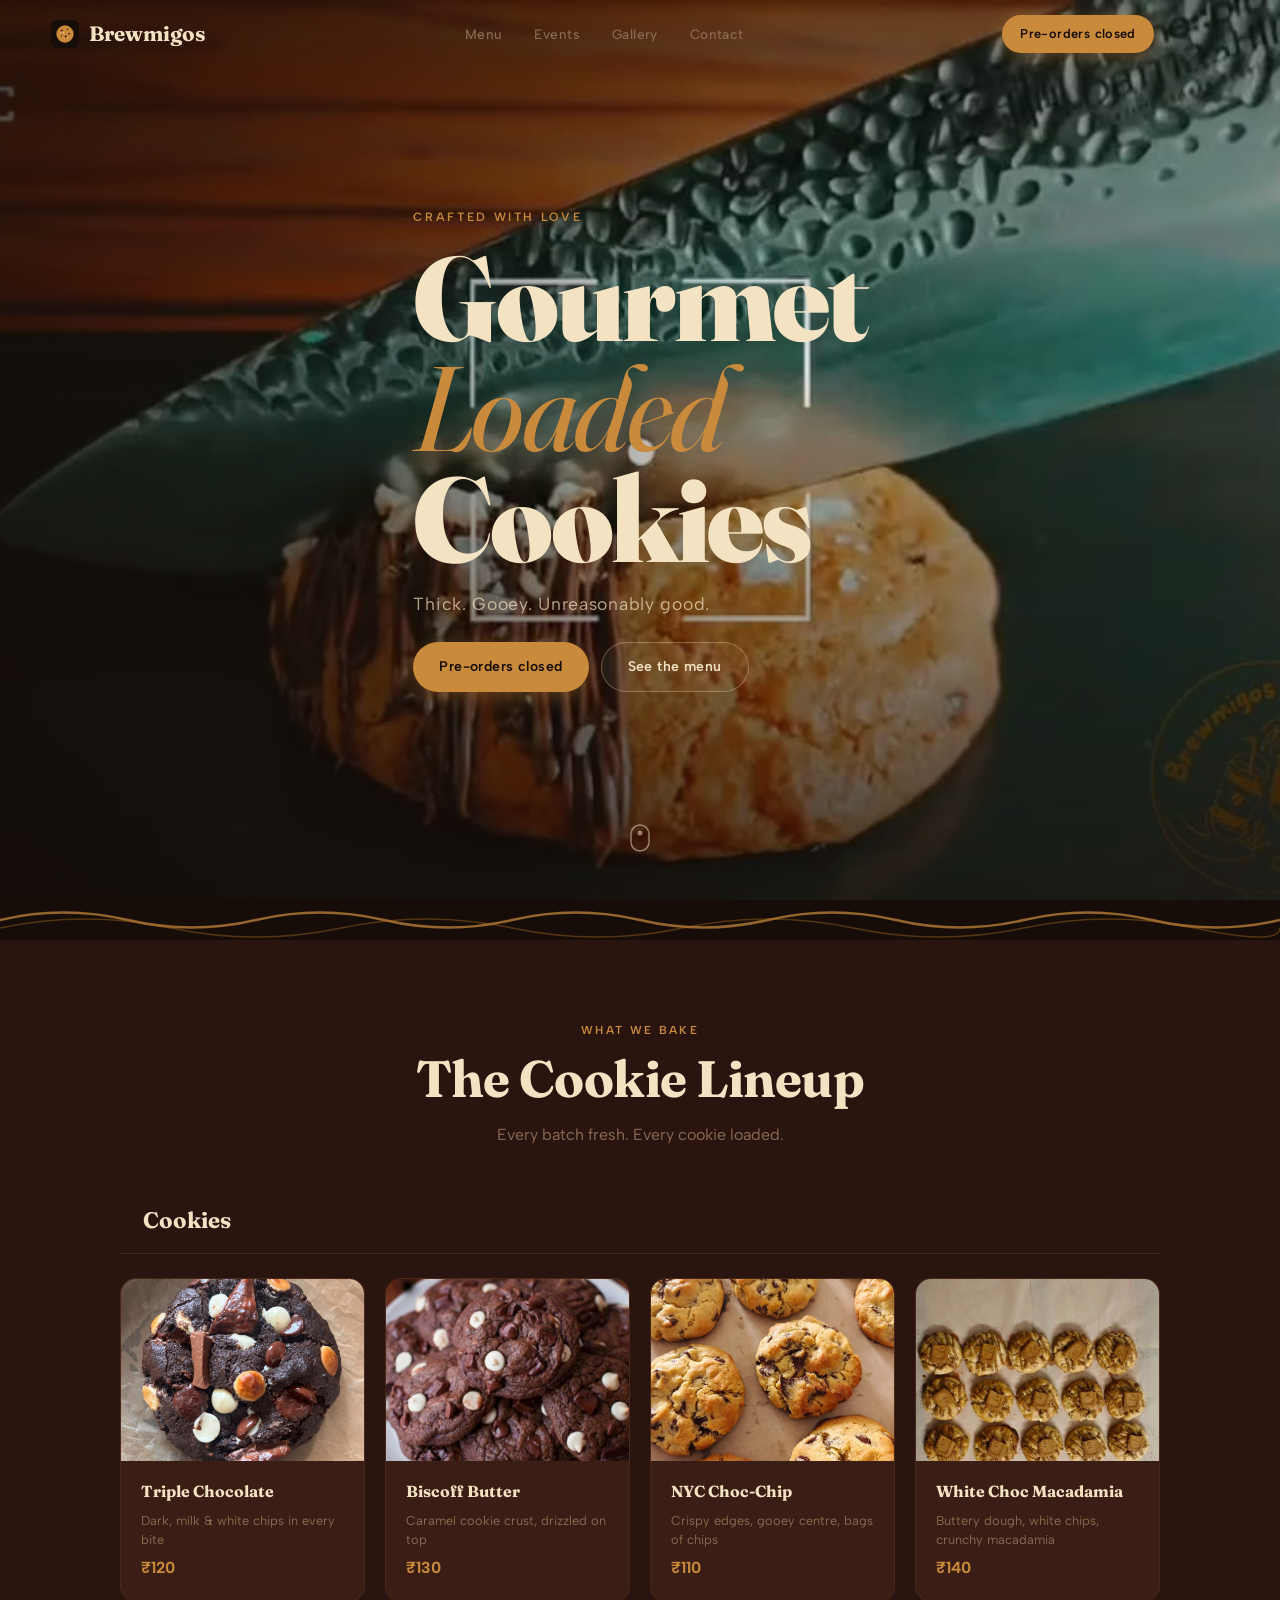
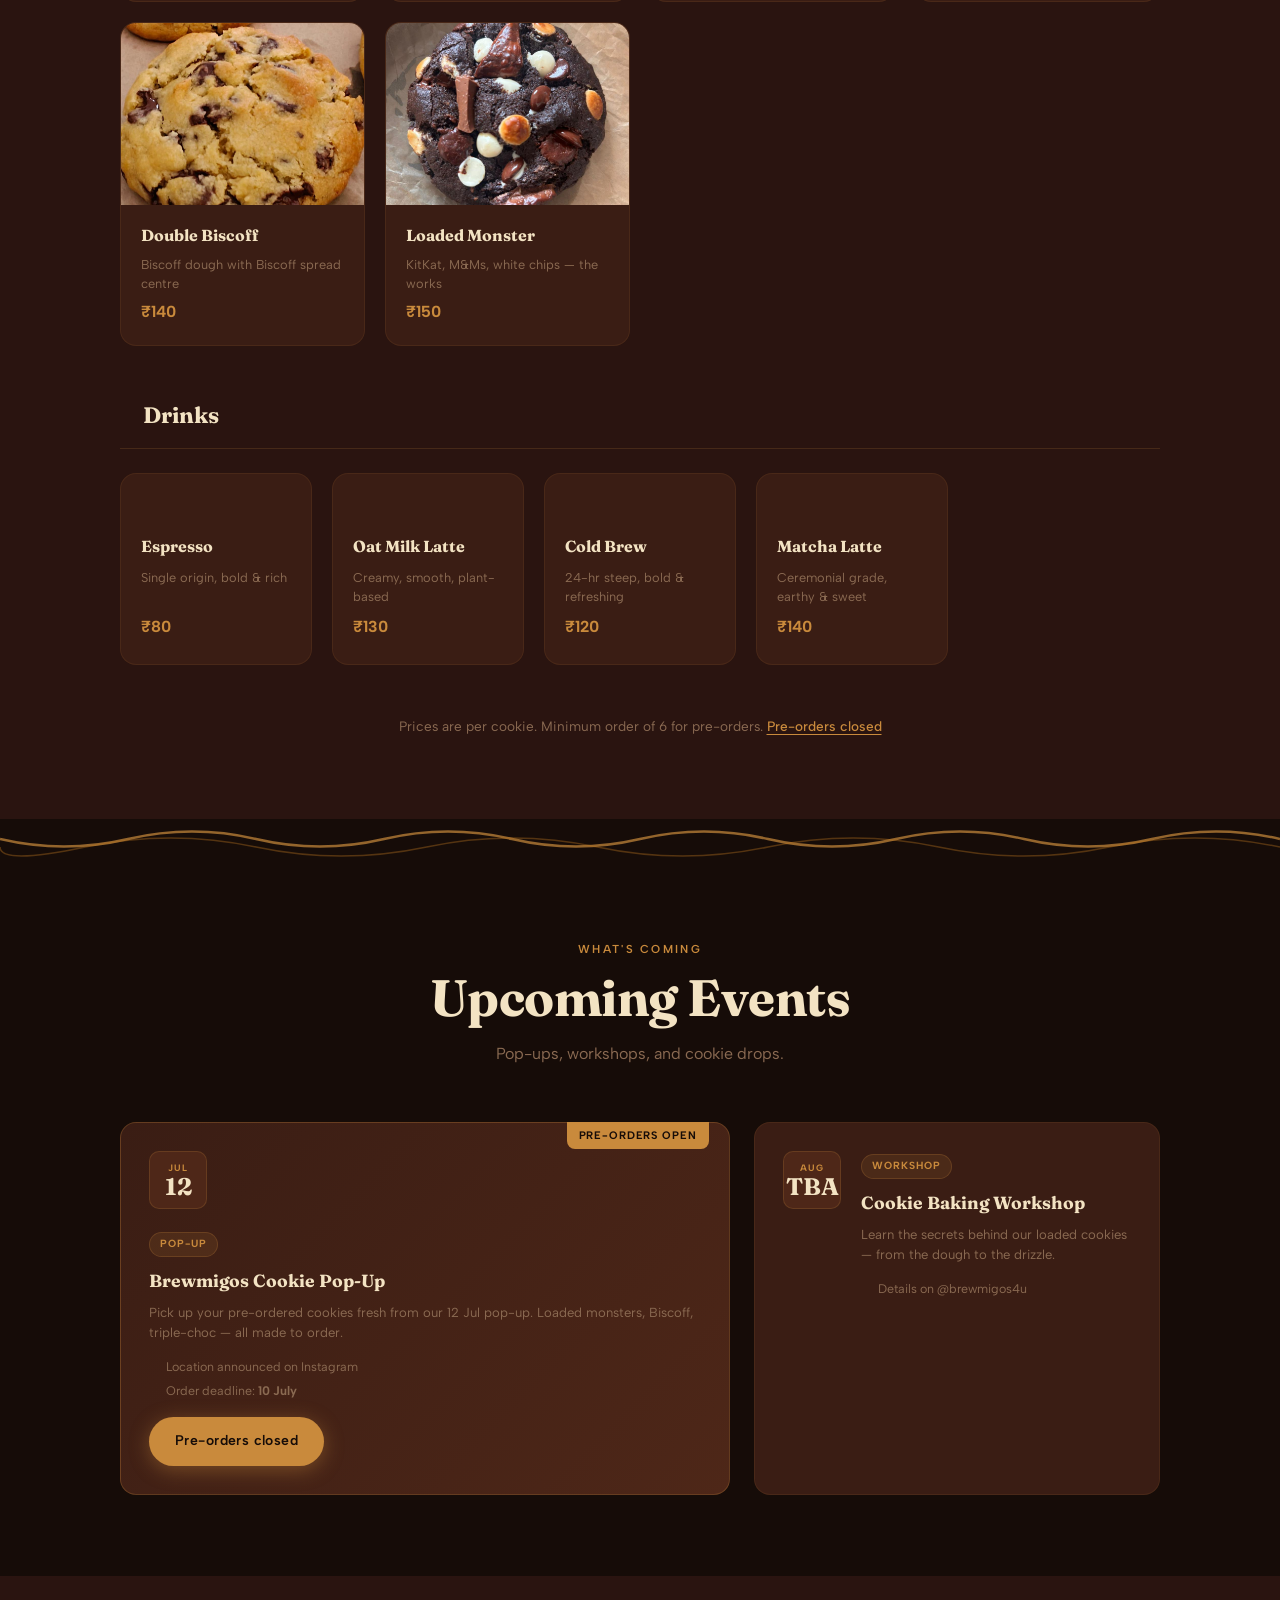
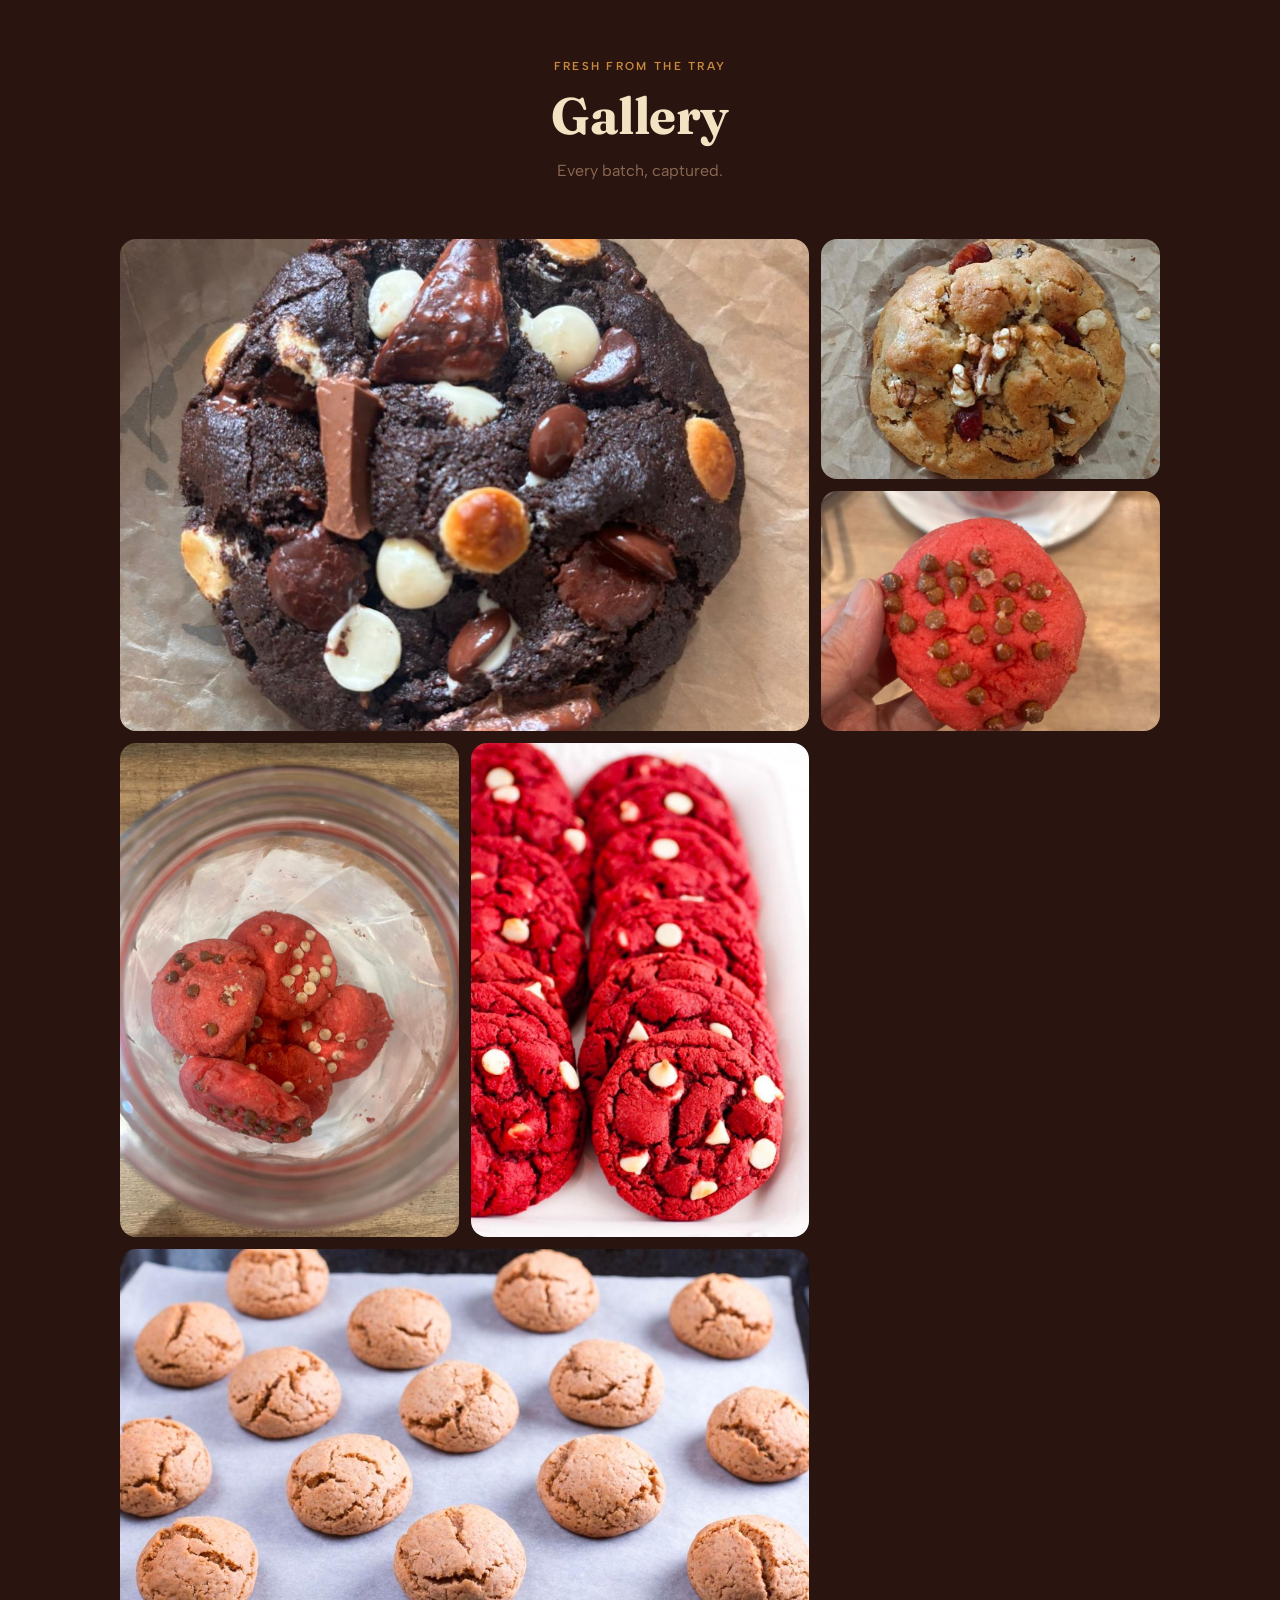
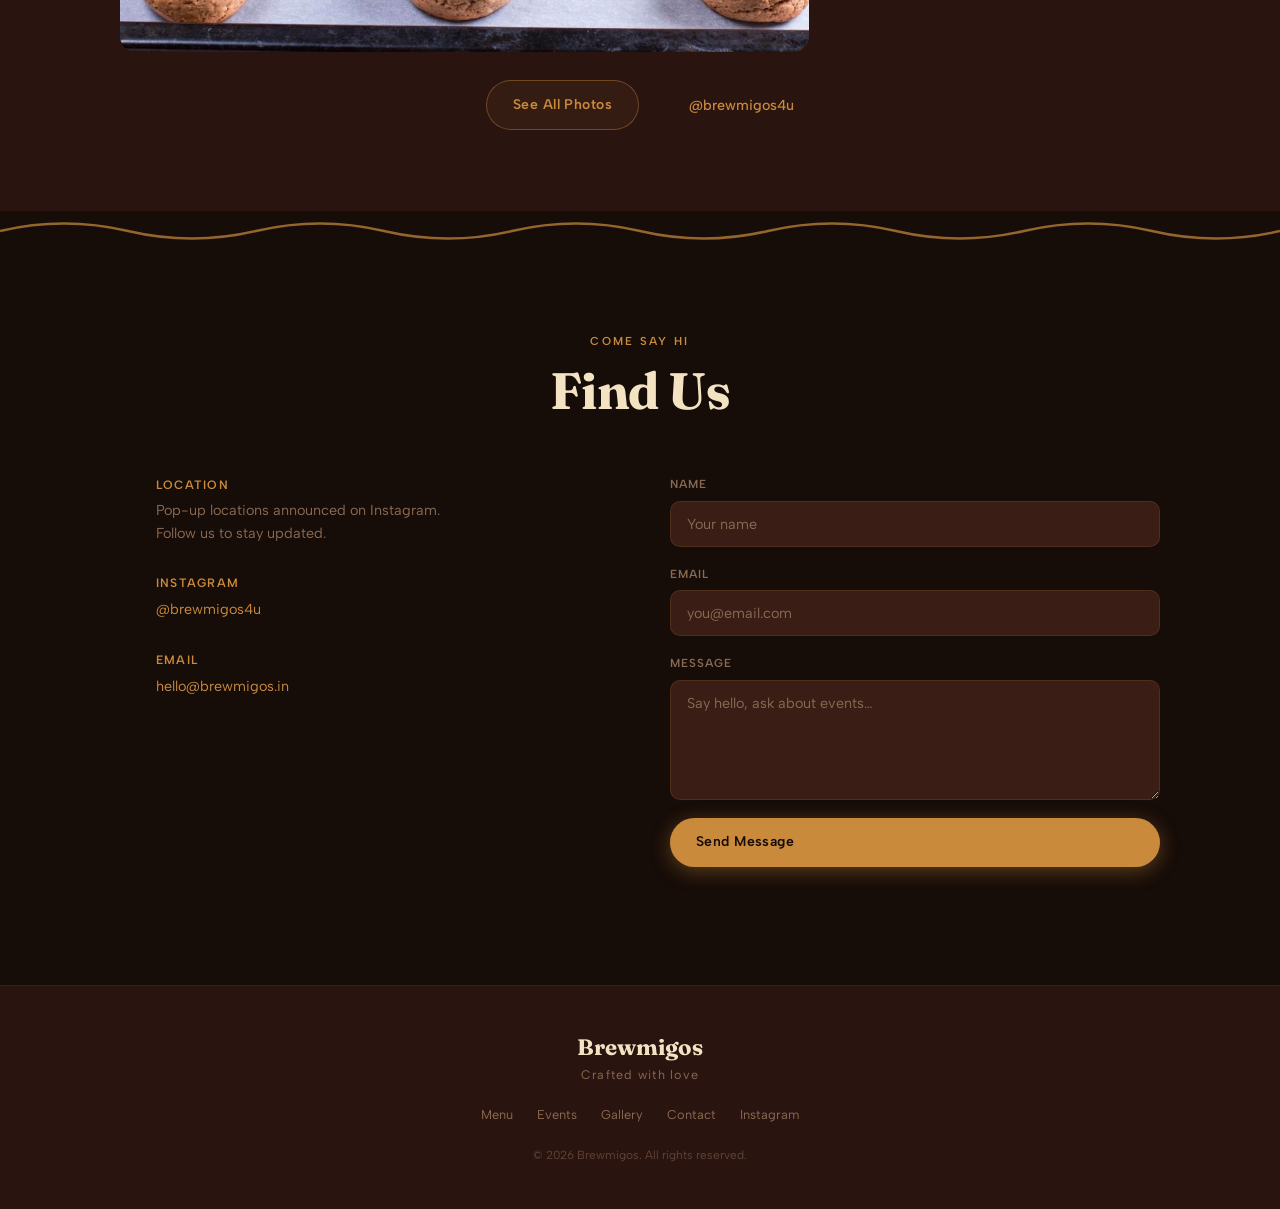
==== index.html @ 2e4a2f9e "fix: gallery carousel never rendered due to TDZ bug, add static fallback Root cause: initCarousel(ca" ====
<!DOCTYPE html>
<html lang="en">
<head>
  <meta charset="UTF-8" />
  <meta name="viewport" content="width=device-width, initial-scale=1.0" />
  <meta name="theme-color" content="#2A1410" />
  <meta name="description" content="Brewmigos — Gourmet loaded cookies, crafted with love. Pre-order for our 12 Jul pop-up." />
  <link rel="manifest" href="manifest.json" />
  <link rel="icon" type="image/svg+xml" href="icons/icon.svg" />
  <link rel="apple-touch-icon" href="icons/icon-192.png" />
  <title>Brewmigos</title>

  <script type="importmap">
  {
    "imports": {
      "three": "https://cdn.jsdelivr.net/npm/three@0.169.0/build/three.module.js",
      "three/addons/": "https://cdn.jsdelivr.net/npm/three@0.169.0/examples/jsm/"
    }
  }
  </script>

  <link rel="preconnect" href="https://fonts.googleapis.com" />
  <link rel="preconnect" href="https://fonts.gstatic.com" crossorigin />
  <link href="https://fonts.googleapis.com/css2?family=Fraunces:ital,opsz,wght@0,9..144,400;0,9..144,700;0,9..144,900;1,9..144,400&family=Albert+Sans:wght@300;400;500;600&display=swap" rel="stylesheet" />
  <link rel="stylesheet" href="style.css" />
</head>
<body>

  <!-- ── Navigation ─────────────────────────────────────────────────────── -->
  <nav class="nav" id="nav">
    <a href="#hero" class="nav__logo">
      <img src="icons/icon.svg" alt="" class="nav__logo-icon" width="28" height="28" />
      <span class="nav__logo-text">Brewmigos</span>
    </a>
    <button class="nav__hamburger" id="hamburger" aria-label="Toggle menu" aria-expanded="false">
      <span></span><span></span><span></span>
    </button>
    <ul class="nav__links" id="nav-links" role="list">
      <li><a href="#menu" class="nav__link">Menu</a></li>
      <li><a href="#events" class="nav__link">Events</a></li>
      <li><a href="#gallery" class="nav__link">Gallery</a></li>
      <li><a href="#contact" class="nav__link">Contact</a></li>
    </ul>
    <div class="nav__actions">
      <button class="btn btn--gold btn--sm" data-preorder-open id="nav-preorder-btn">
        Pre-order <span class="event-date"></span>
      </button>
      <button class="nav__cart" id="cart-badge" aria-label="View cart">
        <i data-lucide="shopping-cart" class="icon"></i>
        <span id="cart-count">0</span>
      </button>
    </div>
  </nav>

  <!-- ── Hero ───────────────────────────────────────────────────────────── -->
  <section class="hero" id="hero">
    <div class="hero__video-wrap">
      <video
        id="hero-video"
        class="hero__video"
        autoplay muted loop playsinline
        poster="assets/hero-poster.jpg"
        aria-hidden="true"
      >
        <source src="assets/VIDEO-2026-06-29-11-44-36%202.mp4" type="video/mp4" />
      </video>
      <div class="hero__scrim"></div>
    </div>

    <div class="hero__content">
      <p class="hero__eyebrow">Crafted with love</p>
      <h1 class="hero__title">Gourmet<br /><em>Loaded</em><br />Cookies</h1>
      <p class="hero__subtitle">Thick. Gooey. Unreasonably good.</p>
      <div class="hero__cta">
        <button class="btn btn--gold" data-preorder-open>
          Pre-order for <span class="event-date">12 Jul</span>
          <i data-lucide="arrow-right" class="icon"></i>
        </button>
        <a href="#menu" class="btn btn--ghost">See the menu</a>
      </div>
    </div>

    <a href="#menu" class="hero__scroll" aria-label="Scroll down">
      <svg width="20" height="36" viewBox="0 0 20 36" fill="none" aria-hidden="true">
        <rect x="1" y="1" width="18" height="26" rx="9" stroke="currentColor" stroke-width="1.5"/>
        <circle cx="10" cy="9" r="2.5" fill="currentColor" class="hero__scroll-dot"/>
      </svg>
    </a>
  </section>

  <!-- ── Drizzle divider ─────────────────────────────────────────────────── -->
  <div class="drizzle-divider" aria-hidden="true">
    <svg viewBox="0 0 1200 40" preserveAspectRatio="none" fill="none" xmlns="http://www.w3.org/2000/svg">
      <path d="M0 20 Q60 5 120 20 T240 20 T360 20 T480 20 T600 20 T720 20 T840 20 T960 20 T1080 20 T1200 20" stroke="#C98A3C" stroke-width="2.5" opacity="0.7"/>
      <path d="M0 28 Q80 10 160 28 T320 28 T480 28 T640 28 T800 28 T960 28 T1120 28 T1200 28" stroke="#B5701F" stroke-width="1.5" opacity="0.4"/>
    </svg>
  </div>

  <!-- ── Menu ───────────────────────────────────────────────────────────── -->
  <section class="section menu-section" id="menu">
    <div class="section__inner">
      <div class="section__header reveal">
        <p class="section__label">What We Bake</p>
        <h2 class="section__title">The Cookie Lineup</h2>
        <p class="section__desc">Every batch fresh. Every cookie loaded.</p>
      </div>

      <div class="menu__category reveal">
        <h3 class="menu__cat-title">
          <i data-lucide="cookie" class="icon"></i> Cookies
        </h3>
        <div class="menu__grid">
          <div class="menu-card" data-tilt>
            <div class="menu-card__photo">
              <img src="assets/PHOTO-2026-06-29-11-44-33.jpg" alt="Triple Chocolate cookie" loading="lazy" />
            </div>
            <div class="menu-card__body">
              <h4 class="menu-card__name">Triple Chocolate</h4>
              <p class="menu-card__desc">Dark, milk &amp; white chips in every bite</p>
              <span class="menu-card__price">&#8377;120</span>
            </div>
          </div>
          <div class="menu-card" data-tilt>
            <div class="menu-card__photo">
              <img src="assets/PHOTO-2026-06-29-11-44-35%202.jpg" alt="Biscoff Butter cookie" loading="lazy" />
            </div>
            <div class="menu-card__body">
              <h4 class="menu-card__name">Biscoff Butter</h4>
              <p class="menu-card__desc">Caramel cookie crust, drizzled on top</p>
              <span class="menu-card__price">&#8377;130</span>
            </div>
          </div>
          <div class="menu-card" data-tilt>
            <div class="menu-card__photo">
              <img src="assets/PHOTO-2026-06-29-11-44-35%2020.jpg" alt="NYC Choc-Chip cookie" loading="lazy" />
            </div>
            <div class="menu-card__body">
              <h4 class="menu-card__name">NYC Choc-Chip</h4>
              <p class="menu-card__desc">Crispy edges, gooey centre, bags of chips</p>
              <span class="menu-card__price">&#8377;110</span>
            </div>
          </div>
          <div class="menu-card" data-tilt>
            <div class="menu-card__photo">
              <img src="assets/PHOTO-2026-06-29-11-44-35%2010.jpg" alt="White Choc Macadamia cookie" loading="lazy" />
            </div>
            <div class="menu-card__body">
              <h4 class="menu-card__name">White Choc Macadamia</h4>
              <p class="menu-card__desc">Buttery dough, white chips, crunchy macadamia</p>
              <span class="menu-card__price">&#8377;140</span>
            </div>
          </div>
          <div class="menu-card" data-tilt>
            <div class="menu-card__photo">
              <img src="assets/PHOTO-2026-06-29-11-44-35%2015.jpg" alt="Double Biscoff cookie" loading="lazy" />
            </div>
            <div class="menu-card__body">
              <h4 class="menu-card__name">Double Biscoff</h4>
              <p class="menu-card__desc">Biscoff dough with Biscoff spread centre</p>
              <span class="menu-card__price">&#8377;140</span>
            </div>
          </div>
          <div class="menu-card" data-tilt>
            <div class="menu-card__photo">
              <img src="assets/PHOTO-2026-06-29-11-44-33.jpg" alt="Loaded Monster cookie" loading="lazy" />
            </div>
            <div class="menu-card__body">
              <h4 class="menu-card__name">Loaded Monster</h4>
              <p class="menu-card__desc">KitKat, M&amp;Ms, white chips — the works</p>
              <span class="menu-card__price">&#8377;150</span>
            </div>
          </div>
        </div>
      </div>

      <div class="menu__category reveal">
        <h3 class="menu__cat-title">
          <i data-lucide="coffee" class="icon"></i> Drinks
        </h3>
        <div class="menu__grid menu__grid--drinks">
          <div class="menu-card menu-card--drink" data-tilt>
            <i data-lucide="coffee" class="icon menu-card__icon"></i>
            <h4 class="menu-card__name">Espresso</h4>
            <p class="menu-card__desc">Single origin, bold &amp; rich</p>
            <span class="menu-card__price">&#8377;80</span>
          </div>
          <div class="menu-card menu-card--drink" data-tilt>
            <i data-lucide="milk" class="icon menu-card__icon"></i>
            <h4 class="menu-card__name">Oat Milk Latte</h4>
            <p class="menu-card__desc">Creamy, smooth, plant-based</p>
            <span class="menu-card__price">&#8377;130</span>
          </div>
          <div class="menu-card menu-card--drink" data-tilt>
            <i data-lucide="snowflake" class="icon menu-card__icon"></i>
            <h4 class="menu-card__name">Cold Brew</h4>
            <p class="menu-card__desc">24-hr steep, bold &amp; refreshing</p>
            <span class="menu-card__price">&#8377;120</span>
          </div>
          <div class="menu-card menu-card--drink" data-tilt>
            <i data-lucide="leaf" class="icon menu-card__icon"></i>
            <h4 class="menu-card__name">Matcha Latte</h4>
            <p class="menu-card__desc">Ceremonial grade, earthy &amp; sweet</p>
            <span class="menu-card__price">&#8377;140</span>
          </div>
        </div>
      </div>

      <p class="menu__note reveal">
        Prices are per cookie. Minimum order of 6 for pre-orders.
        <button class="link-btn" data-preorder-open>Pre-order for 12 Jul</button>
      </p>
    </div>
  </section>

  <!-- ── Drizzle divider ─────────────────────────────────────────────────── -->
  <div class="drizzle-divider drizzle-divider--flip" aria-hidden="true">
    <svg viewBox="0 0 1200 40" preserveAspectRatio="none" fill="none" xmlns="http://www.w3.org/2000/svg">
      <path d="M0 20 Q60 5 120 20 T240 20 T360 20 T480 20 T600 20 T720 20 T840 20 T960 20 T1080 20 T1200 20" stroke="#C98A3C" stroke-width="2.5" opacity="0.7"/>
      <path d="M0 28 Q80 10 160 28 T320 28 T480 28 T640 28 T800 28 T960 28 T1120 28 T1200 28" stroke="#B5701F" stroke-width="1.5" opacity="0.4"/>
    </svg>
  </div>

  <!-- ── Events ──────────────────────────────────────────────────────────── -->
  <section class="section events-section" id="events">
    <div class="section__inner">
      <div class="section__header reveal">
        <p class="section__label">What's Coming</p>
        <h2 class="section__title">Upcoming Events</h2>
        <p class="section__desc">Pop-ups, workshops, and cookie drops.</p>
      </div>
      <div class="events__grid">
        <article class="event-card event-card--featured reveal" data-tilt>
          <div class="event-card__badge">Pre-orders open</div>
          <div class="event-card__date">
            <span class="event-card__month">JUL</span>
            <span class="event-card__day">12</span>
          </div>
          <div class="event-card__body">
            <span class="event-card__tag">Pop-Up</span>
            <h3 class="event-card__title">Brewmigos Cookie Pop-Up</h3>
            <p class="event-card__desc">Pick up your pre-ordered cookies fresh from our 12 Jul pop-up. Loaded monsters, Biscoff, triple-choc — all made to order.</p>
            <div class="event-card__meta">
              <span>
                <i data-lucide="map-pin" class="icon icon--sm"></i>
                Location announced on Instagram
              </span>
              <span>
                <i data-lucide="clock" class="icon icon--sm"></i>
                Order deadline: <strong>10 July</strong>
              </span>
            </div>
            <button class="btn btn--gold" data-preorder-open style="margin-top:16px">
              Pre-order now
              <i data-lucide="arrow-right" class="icon"></i>
            </button>
          </div>
        </article>

        <article class="event-card reveal" data-tilt>
          <div class="event-card__date">
            <span class="event-card__month">AUG</span>
            <span class="event-card__day">TBA</span>
          </div>
          <div class="event-card__body">
            <span class="event-card__tag">Workshop</span>
            <h3 class="event-card__title">Cookie Baking Workshop</h3>
            <p class="event-card__desc">Learn the secrets behind our loaded cookies — from the dough to the drizzle.</p>
            <div class="event-card__meta">
              <span>
                <i data-lucide="instagram" class="icon icon--sm"></i>
                Details on @brewmigos4u
              </span>
            </div>
          </div>
        </article>
      </div>
    </div>
  </section>

  <!-- ── Gallery ─────────────────────────────────────────────────────────── -->
  <section class="section gallery-section" id="gallery">
    <div class="section__inner">
      <div class="section__header reveal">
        <p class="section__label">Fresh from the Tray</p>
        <h2 class="section__title">Gallery</h2>
        <p class="section__desc">Every batch, captured.</p>
      </div>

      <canvas id="gallery-canvas" aria-label="Cylindrical cookie photo carousel — drag to spin" role="img"></canvas>

      <div class="gallery__featured" id="gallery-fallback">
        <div class="gallery-item gallery-item--large">
          <img src="assets/PHOTO-2026-06-29-11-44-33.jpg" alt="Brewmigos cookies" loading="lazy" />
        </div>
        <div class="gallery-item">
          <img src="assets/PHOTO-2026-06-29-11-44-33%202.jpg" alt="Brewmigos cookies" loading="lazy" />
        </div>
        <div class="gallery-item">
          <img src="assets/PHOTO-2026-06-29-11-44-33%203.jpg" alt="Brewmigos cookies" loading="lazy" />
        </div>
        <div class="gallery-item">
          <img src="assets/PHOTO-2026-06-29-11-44-33%204.jpg" alt="Brewmigos cookies" loading="lazy" />
        </div>
        <div class="gallery-item">
          <img src="assets/PHOTO-2026-06-29-11-44-33%205.jpg" alt="Brewmigos cookies" loading="lazy" />
        </div>
        <div class="gallery-item gallery-item--wide">
          <img src="assets/PHOTO-2026-06-29-11-44-33%206.jpg" alt="Brewmigos cookies" loading="lazy" />
        </div>
      </div>

      <div class="gallery__all reveal" id="gallery-all" hidden>
        <div class="gallery__masonry">
          <img src="assets/PHOTO-2026-06-29-11-44-35.jpg" alt="" loading="lazy" />
          <img src="assets/PHOTO-2026-06-29-11-44-35%202.jpg" alt="" loading="lazy" />
          <img src="assets/PHOTO-2026-06-29-11-44-35%203.jpg" alt="" loading="lazy" />
          <img src="assets/PHOTO-2026-06-29-11-44-35%204.jpg" alt="" loading="lazy" />
          <img src="assets/PHOTO-2026-06-29-11-44-35%205.jpg" alt="" loading="lazy" />
          <img src="assets/PHOTO-2026-06-29-11-44-35%206.jpg" alt="" loading="lazy" />
          <img src="assets/PHOTO-2026-06-29-11-44-35%207.jpg" alt="" loading="lazy" />
          <img src="assets/PHOTO-2026-06-29-11-44-35%208.jpg" alt="" loading="lazy" />
          <img src="assets/PHOTO-2026-06-29-11-44-35%209.jpg" alt="" loading="lazy" />
          <img src="assets/PHOTO-2026-06-29-11-44-35%2010.jpg" alt="" loading="lazy" />
          <img src="assets/PHOTO-2026-06-29-11-44-35%2011.jpg" alt="" loading="lazy" />
          <img src="assets/PHOTO-2026-06-29-11-44-35%2012.jpg" alt="" loading="lazy" />
          <img src="assets/PHOTO-2026-06-29-11-44-35%2013.jpg" alt="" loading="lazy" />
          <img src="assets/PHOTO-2026-06-29-11-44-35%2014.jpg" alt="" loading="lazy" />
          <img src="assets/PHOTO-2026-06-29-11-44-35%2015.jpg" alt="" loading="lazy" />
          <img src="assets/PHOTO-2026-06-29-11-44-35%2016.jpg" alt="" loading="lazy" />
          <img src="assets/PHOTO-2026-06-29-11-44-35%2017.jpg" alt="" loading="lazy" />
          <img src="assets/PHOTO-2026-06-29-11-44-35%2018.jpg" alt="" loading="lazy" />
          <img src="assets/PHOTO-2026-06-29-11-44-35%2019.jpg" alt="" loading="lazy" />
          <img src="assets/PHOTO-2026-06-29-11-44-35%2020.jpg" alt="" loading="lazy" />
          <img src="assets/PHOTO-2026-06-29-11-44-35%2021.jpg" alt="" loading="lazy" />
          <img src="assets/PHOTO-2026-06-29-11-44-35%2022.jpg" alt="" loading="lazy" />
          <img src="assets/PHOTO-2026-06-29-11-44-35%2023.jpg" alt="" loading="lazy" />
          <img src="assets/PHOTO-2026-06-29-11-44-35%2024.jpg" alt="" loading="lazy" />
          <img src="assets/PHOTO-2026-06-29-11-44-35%2025.jpg" alt="" loading="lazy" />
          <img src="assets/PHOTO-2026-06-29-11-44-35%2026.jpg" alt="" loading="lazy" />
          <img src="assets/PHOTO-2026-06-29-11-44-35%2027.jpg" alt="" loading="lazy" />
          <img src="assets/PHOTO-2026-06-29-11-44-35%2028.jpg" alt="" loading="lazy" />
          <img src="assets/PHOTO-2026-06-29-11-44-35%2029.jpg" alt="" loading="lazy" />
          <img src="assets/PHOTO-2026-06-29-11-44-35%2030.jpg" alt="" loading="lazy" />
          <img src="assets/PHOTO-2026-06-29-11-44-35%2031.jpg" alt="" loading="lazy" />
          <img src="assets/PHOTO-2026-06-29-11-44-35%2032.jpg" alt="" loading="lazy" />
          <img src="assets/PHOTO-2026-06-29-11-44-35%2033.jpg" alt="" loading="lazy" />
          <img src="assets/PHOTO-2026-06-29-11-44-35%2034.jpg" alt="" loading="lazy" />
          <img src="assets/PHOTO-2026-06-29-11-44-36.jpg" alt="" loading="lazy" />
        </div>
      </div>

      <div class="gallery__footer reveal">
        <button class="btn btn--outline" id="gallery-toggle">See All Photos</button>
        <a href="https://www.instagram.com/brewmigos4u" target="_blank" rel="noopener noreferrer" class="gallery__ig-link">
          <i data-lucide="instagram" class="icon"></i> @brewmigos4u
        </a>
      </div>
    </div>
  </section>

  <!-- ── Drizzle divider ─────────────────────────────────────────────────── -->
  <div class="drizzle-divider" aria-hidden="true">
    <svg viewBox="0 0 1200 40" preserveAspectRatio="none" fill="none" xmlns="http://www.w3.org/2000/svg">
      <path d="M0 20 Q60 5 120 20 T240 20 T360 20 T480 20 T600 20 T720 20 T840 20 T960 20 T1080 20 T1200 20" stroke="#C98A3C" stroke-width="2.5" opacity="0.7"/>
    </svg>
  </div>

  <!-- ── Contact ─────────────────────────────────────────────────────────── -->
  <section class="section contact-section" id="contact">
    <div class="section__inner">
      <div class="section__header reveal">
        <p class="section__label">Come Say Hi</p>
        <h2 class="section__title">Find Us</h2>
      </div>
      <div class="contact__grid">
        <div class="contact__info reveal">
          <div class="contact__item">
            <i data-lucide="map-pin" class="icon contact__icon"></i>
            <div>
              <h4>Location</h4>
              <p>Pop-up locations announced on Instagram.<br />Follow us to stay updated.</p>
            </div>
          </div>
          <div class="contact__item">
            <i data-lucide="instagram" class="icon contact__icon"></i>
            <div>
              <h4>Instagram</h4>
              <a href="https://www.instagram.com/brewmigos4u" target="_blank" rel="noopener noreferrer" class="contact__link">@brewmigos4u</a>
            </div>
          </div>
          <div class="contact__item">
            <i data-lucide="mail" class="icon contact__icon"></i>
            <div>
              <h4>Email</h4>
              <a href="mailto:hello@brewmigos.in" class="contact__link">hello@brewmigos.in</a>
            </div>
          </div>
        </div>
        <div class="contact__form reveal">
          <form class="form" id="contact-form" novalidate>
            <div class="form__group">
              <label for="name" class="form__label">Name</label>
              <input type="text" id="name" name="name" class="form__input" placeholder="Your name" required />
            </div>
            <div class="form__group">
              <label for="email" class="form__label">Email</label>
              <input type="email" id="email" name="email" class="form__input" placeholder="you@email.com" required />
            </div>
            <div class="form__group">
              <label for="message" class="form__label">Message</label>
              <textarea id="message" name="message" class="form__input form__textarea" placeholder="Say hello, ask about events…" required></textarea>
            </div>
            <button type="submit" class="btn btn--gold">Send Message</button>
            <p class="form__status" id="form-status" aria-live="polite"></p>
          </form>
        </div>
      </div>
    </div>
  </section>

  <!-- ── Footer ──────────────────────────────────────────────────────────── -->
  <footer class="footer">
    <div class="footer__inner">
      <div class="footer__brand">
        <span class="footer__logo">Brewmigos</span>
        <p class="footer__tagline">Crafted with love</p>
      </div>
      <nav class="footer__links" aria-label="Footer navigation">
        <a href="#menu">Menu</a>
        <a href="#events">Events</a>
        <a href="#gallery">Gallery</a>
        <a href="#contact">Contact</a>
        <a href="https://www.instagram.com/brewmigos4u" target="_blank" rel="noopener noreferrer">Instagram</a>
      </nav>
      <p class="footer__copy">&copy; 2026 Brewmigos. All rights reserved.</p>
    </div>
  </footer>

  <!-- ── Pre-order modal ─────────────────────────────────────────────────── -->
  <div class="po-modal" id="preorder-modal" role="dialog" aria-modal="true" aria-label="Pre-order">
    <div class="po-modal__inner">
      <div class="po-modal__header">
        <div>
          <h2 class="po-modal__title">Pre-order for <span class="event-date"></span></h2>
          <p class="po-modal__subtitle event-location"></p>
        </div>
        <button class="po-modal__close" id="preorder-modal-close" aria-label="Close">
          <i data-lucide="x" class="icon"></i>
        </button>
      </div>

      <div class="po-modal__body">
        <div class="po-section">
          <h3 class="po-section__title">Pick your cookies</h3>
          <p class="po-section__hint">Minimum 6 cookies per order.</p>
          <div class="po-products" id="preorder-products"></div>
        </div>

        <div class="po-section po-cart">
          <h3 class="po-section__title">Your order</h3>
          <div id="cart-items" class="cart-items"></div>
          <div class="cart-total-row">
            <span>Total</span>
            <strong id="cart-total">&#8377;0</strong>
          </div>
        </div>

        <div class="po-section">
          <h3 class="po-section__title">Your details</h3>
          <form class="form po-form" id="checkout-form" novalidate>
            <div class="form__row">
              <div class="form__group">
                <label for="po-name" class="form__label">Name *</label>
                <input type="text" id="po-name" name="name" class="form__input" placeholder="Your name" required />
              </div>
              <div class="form__group">
                <label for="po-phone" class="form__label">Phone *</label>
                <input type="tel" id="po-phone" name="phone" class="form__input" placeholder="+91 00000 00000" required />
              </div>
            </div>
            <div class="form__group">
              <label for="po-email" class="form__label">Email *</label>
              <input type="email" id="po-email" name="email" class="form__input" placeholder="you@email.com" required />
            </div>
            <div class="form__group">
              <label class="form__label">Pickup</label>
              <input type="text" class="form__input" value="" readonly aria-readonly="true" id="pickup-info" />
            </div>
            <div class="form__group">
              <label for="po-notes" class="form__label">Notes / allergies</label>
              <textarea id="po-notes" name="notes" class="form__input form__textarea form__textarea--sm" placeholder="Any special requests, nut allergies, etc."></textarea>
            </div>
            <button type="submit" class="btn btn--gold btn--full">Place Pre-order</button>
            <div id="order-status" class="order-status" aria-live="polite"></div>
          </form>
        </div>
      </div>
    </div>
  </div>

  <!-- ── Lightbox ────────────────────────────────────────────────────────── -->
  <div class="lightbox" id="lightbox">
    <button class="lightbox__close" aria-label="Close">
      <i data-lucide="x" class="icon"></i>
    </button>
    <button class="lightbox__nav lightbox__prev" aria-label="Previous">
      <i data-lucide="chevron-left" class="icon"></i>
    </button>
    <img src="" alt="" />
    <button class="lightbox__nav lightbox__next" aria-label="Next">
      <i data-lucide="chevron-right" class="icon"></i>
    </button>
  </div>

  <script src="https://unpkg.com/lucide@latest/dist/umd/lucide.min.js"></script>
  <script src="https://cdn.jsdelivr.net/npm/gsap@3.12.5/dist/gsap.min.js"></script>
  <script type="module" src="ui.js"></script>
  <script type="module" src="preorder.js"></script>
  <script type="module" src="gallery-3d.js"></script>
  <script>
    if ('serviceWorker' in navigator) {
      window.addEventListener('load', () => {
        navigator.serviceWorker.register('sw.js').catch(() => {});
      });
    }
  </script>
</body>
</html>
---- style.css ----
/* ==========================================
   BREWMIGOS — CSS
   Palette: dark choc · baked cream · golden crust · Biscoff caramel
   Type: Fraunces (display) + Albert Sans (body)
   ========================================== */

:root {
  /* Palette */
  --c-bg:        #160C08;
  --c-surface:   #2A1410;
  --c-surface2:  #3A1D14;
  --c-surface3:  #4E2718;
  --c-muted:     #7A4E3A;
  --c-gold:      #C98A3C;
  --c-gold-lt:   #E0A852;
  --c-caramel:   #B5701F;
  --c-kraft:     #D8B98A;
  --c-cream:     #F3E3C3;
  --c-text:      #EDD8B4;
  --c-text-dim:  #8A6A52;

  /* Type */
  --font-display: 'Fraunces', Georgia, serif;
  --font-body:    'Albert Sans', system-ui, sans-serif;

  /* Layout */
  --nav-h: 68px;
  --radius: 16px;
  --radius-sm: 10px;
  --ease-out: cubic-bezier(0.22, 1, 0.36, 1);
}

/* ── Lucide icons ───────────────────────── */
.icon {
  display: inline-block;
  width: 18px; height: 18px;
  stroke: currentColor; fill: none;
  stroke-width: 1.75;
  stroke-linecap: round; stroke-linejoin: round;
  flex-shrink: 0;
  vertical-align: middle;
}
.icon--sm { width: 14px; height: 14px; }
.icon--lg { width: 22px; height: 22px; }

/* ── Reset ──────────────────────────────── */
*, *::before, *::after { box-sizing: border-box; margin: 0; padding: 0; }
html { scroll-behavior: smooth; scroll-padding-top: var(--nav-h); }
body {
  background: var(--c-bg);
  color: var(--c-text);
  font-family: var(--font-body);
  font-size: 16px;
  line-height: 1.6;
  overflow-x: hidden;
  -webkit-font-smoothing: antialiased;
}
img, video { display: block; max-width: 100%; }
a { color: inherit; text-decoration: none; }
button { cursor: pointer; border: none; background: none; font: inherit; }
ul { list-style: none; }
::-webkit-scrollbar { width: 6px; }
::-webkit-scrollbar-track { background: var(--c-bg); }
::-webkit-scrollbar-thumb { background: var(--c-surface3); border-radius: 3px; }

/* ── Buttons ────────────────────────────── */
.btn {
  display: inline-flex; align-items: center; gap: 8px;
  padding: 13px 26px; border-radius: 50px;
  font-family: var(--font-body); font-size: 0.875rem; font-weight: 600;
  letter-spacing: 0.03em; white-space: nowrap;
  transition: transform 0.2s var(--ease-out), box-shadow 0.2s var(--ease-out), background 0.2s;
}
.btn:hover { transform: translateY(-2px); }
.btn:active { transform: translateY(0); }

.btn--gold {
  background: var(--c-gold);
  color: var(--c-bg);
  box-shadow: 0 4px 20px rgba(201, 138, 60, 0.4);
}
.btn--gold:hover {
  background: var(--c-gold-lt);
  box-shadow: 0 8px 28px rgba(201, 138, 60, 0.55);
}

.btn--ghost {
  border: 1.5px solid rgba(243, 227, 195, 0.3);
  color: var(--c-cream);
  background: rgba(243, 227, 195, 0.06);
}
.btn--ghost:hover { border-color: rgba(243, 227, 195, 0.6); background: rgba(243, 227, 195, 0.1); }

.btn--outline {
  border: 1.5px solid rgba(201, 138, 60, 0.4);
  color: var(--c-gold);
  background: rgba(201, 138, 60, 0.07);
}
.btn--outline:hover { border-color: var(--c-gold); background: rgba(201, 138, 60, 0.14); }

.btn--sm   { padding: 9px 18px; font-size: 0.8rem; }
.btn--full { width: 100%; justify-content: center; }

.link-btn {
  background: none; border: none; padding: 0;
  color: var(--c-gold); font-size: inherit; font-weight: 500;
  cursor: pointer; text-decoration: underline;
  text-underline-offset: 3px;
}
.link-btn:hover { color: var(--c-gold-lt); }

/* ── Navigation ─────────────────────────── */
.nav {
  position: fixed; top: 0; left: 0; right: 0; z-index: 100;
  height: var(--nav-h);
  display: flex; align-items: center; justify-content: space-between;
  padding: 0 clamp(16px, 4vw, 52px);
  transition: background 0.4s var(--ease-out), backdrop-filter 0.4s, box-shadow 0.4s;
  gap: 16px;
}
.nav.scrolled {
  background: rgba(22, 12, 8, 0.9);
  backdrop-filter: blur(20px) saturate(1.5);
  -webkit-backdrop-filter: blur(20px) saturate(1.5);
  box-shadow: 0 1px 0 rgba(201, 138, 60, 0.1);
}
.nav__logo {
  display: flex; align-items: center; gap: 10px;
  font-family: var(--font-display); font-size: 1.3rem; font-weight: 700;
  color: var(--c-cream); flex-shrink: 0;
}
.nav__logo-icon { width: 28px; height: 28px; border-radius: 6px; }
.nav__logo:hover { color: var(--c-gold); }

.nav__links {
  display: flex; align-items: center; gap: 32px;
  flex: 1; justify-content: center;
}
.nav__link {
  font-size: 0.85rem; font-weight: 500;
  color: var(--c-text-dim); letter-spacing: 0.03em;
  position: relative; transition: color 0.2s;
}
.nav__link::after {
  content: ''; position: absolute; bottom: -4px; left: 0;
  width: 0; height: 1.5px; background: var(--c-gold);
  transition: width 0.3s var(--ease-out);
}
.nav__link:hover { color: var(--c-cream); }
.nav__link:hover::after { width: 100%; }
.nav__link.active { color: var(--c-cream); }
.nav__link.active::after { width: 100%; }

.nav__actions { display: flex; align-items: center; gap: 12px; flex-shrink: 0; }

.nav__cart {
  display: flex; align-items: center; gap: 6px;
  font-size: 0.85rem; font-weight: 600;
  color: var(--c-gold); padding: 8px 14px;
  border: 1.5px solid rgba(201, 138, 60, 0.3); border-radius: 50px;
  transition: all 0.2s; opacity: 0; pointer-events: none;
}
.nav__cart.visible { opacity: 1; pointer-events: all; }
.nav__cart:hover { border-color: var(--c-gold); background: rgba(201, 138, 60, 0.08); }

.nav__hamburger {
  display: none; flex-direction: column; gap: 5px;
  width: 28px; padding: 4px 0;
}
.nav__hamburger span {
  display: block; height: 2px; background: var(--c-cream);
  border-radius: 2px; transition: transform 0.3s var(--ease-out), opacity 0.3s, width 0.3s;
}
.nav__hamburger span:nth-child(2) { width: 70%; }
.nav__hamburger.open span:nth-child(1) { transform: translateY(7px) rotate(45deg); }
.nav__hamburger.open span:nth-child(2) { opacity: 0; width: 0; }
.nav__hamburger.open span:nth-child(3) { transform: translateY(-7px) rotate(-45deg); }

/* ── Hero ───────────────────────────────── */
.hero {
  position: relative; height: 100svh; min-height: 580px;
  display: flex; align-items: center; justify-content: center;
  overflow: hidden;
}
.hero__video-wrap {
  position: absolute; inset: 0;
}
.hero__video {
  width: 100%; height: 100%;
  object-fit: cover; object-position: center;
}
.hero__scrim {
  position: absolute; inset: 0;
  background:
    linear-gradient(to bottom, rgba(22,12,8,0.5) 0%, rgba(22,12,8,0.1) 40%, rgba(22,12,8,0.7) 100%),
    linear-gradient(to right, rgba(22,12,8,0.6) 0%, transparent 60%);
}

.hero__content {
  position: relative; z-index: 2;
  padding: 0 clamp(20px, 6vw, 80px);
  max-width: 700px;
  display: flex; flex-direction: column; gap: 16px;
}
.hero__eyebrow {
  font-size: 0.75rem; font-weight: 600; letter-spacing: 0.22em;
  text-transform: uppercase; color: var(--c-gold);
  opacity: 0; transform: translateY(16px);
  animation: fadeUp 0.7s 0.2s var(--ease-out) forwards;
}
.hero__title {
  font-family: var(--font-display);
  font-size: clamp(3.2rem, 10vw, 7.5rem);
  font-weight: 900; line-height: 0.92;
  color: var(--c-cream); letter-spacing: -0.02em;
  opacity: 0; transform: translateY(24px);
  animation: fadeUp 0.8s 0.35s var(--ease-out) forwards;
}
.hero__title em {
  font-style: italic; color: var(--c-gold);
  font-weight: 400;
}
.hero__subtitle {
  font-size: clamp(0.9rem, 2vw, 1.1rem);
  color: rgba(243, 227, 195, 0.7); letter-spacing: 0.04em;
  opacity: 0; transform: translateY(16px);
  animation: fadeUp 0.7s 0.5s var(--ease-out) forwards;
}
.hero__cta {
  display: flex; gap: 12px; flex-wrap: wrap;
  margin-top: 8px;
  opacity: 0; transform: translateY(16px);
  animation: fadeUp 0.7s 0.65s var(--ease-out) forwards;
}
.hero__scroll {
  position: absolute; bottom: 32px; left: 50%;
  transform: translateX(-50%);
  z-index: 2; color: rgba(243, 227, 195, 0.5);
  opacity: 0; animation: fadeIn 1s 1.3s ease forwards;
}
.hero__scroll-dot { animation: scrollBob 2s ease-in-out infinite; }

/* ── Drizzle divider ────────────────────── */
.drizzle-divider {
  height: 40px; overflow: hidden;
  background: transparent;
}
.drizzle-divider svg { width: 100%; height: 100%; }
.drizzle-divider--flip { transform: scaleX(-1); }

/* ── Section commons ────────────────────── */
.section { padding: clamp(72px, 9vh, 120px) 0; }
.section__inner { max-width: 1160px; margin: 0 auto; padding: 0 clamp(20px, 5vw, 60px); }
.section__header { text-align: center; margin-bottom: 56px; }
.section__label {
  font-size: 0.72rem; font-weight: 600; letter-spacing: 0.2em;
  text-transform: uppercase; color: var(--c-gold); margin-bottom: 12px;
}
.section__title {
  font-family: var(--font-display);
  font-size: clamp(2rem, 5vw, 3.2rem);
  font-weight: 700; line-height: 1.1;
  color: var(--c-cream); letter-spacing: -0.01em; margin-bottom: 14px;
}
.section__desc { font-size: 1rem; color: var(--c-text-dim); max-width: 440px; margin: 0 auto; }

/* ── Reveal ─────────────────────────────── */
.reveal {
  opacity: 0; transform: translateY(28px);
  transition: opacity 0.65s var(--ease-out), transform 0.65s var(--ease-out);
}
.reveal.visible { opacity: 1; transform: translateY(0); }

/* ── Menu section ───────────────────────── */
.menu-section { background: var(--c-surface); }

.menu__category { margin-bottom: 52px; }
.menu__category:last-child { margin-bottom: 0; }

.menu__cat-title {
  font-family: var(--font-display); font-size: 1.4rem; font-weight: 700;
  color: var(--c-cream); margin-bottom: 24px; padding-bottom: 14px;
  border-bottom: 1px solid rgba(201, 138, 60, 0.18);
}
.menu__grid {
  display: grid;
  grid-template-columns: repeat(auto-fill, minmax(210px, 1fr));
  gap: 20px;
}
.menu__grid--drinks { grid-template-columns: repeat(auto-fill, minmax(160px, 1fr)); }

/* Cookie cards (photo) */
.menu-card {
  background: var(--c-surface2);
  border: 1px solid rgba(201, 138, 60, 0.1);
  border-radius: var(--radius);
  overflow: hidden;
  transition: border-color 0.3s, box-shadow 0.3s, transform 0.15s;
  will-change: transform;
  display: flex; flex-direction: column;
}
.menu-card:hover {
  border-color: rgba(201, 138, 60, 0.35);
  box-shadow: 0 10px 36px rgba(0,0,0,0.45), 0 0 0 1px rgba(201,138,60,0.15);
}
.menu-card__photo {
  aspect-ratio: 4/3; overflow: hidden;
}
.menu-card__photo img {
  width: 100%; height: 100%; object-fit: cover;
  transition: transform 0.5s var(--ease-out);
}
.menu-card:hover .menu-card__photo img { transform: scale(1.06); }

.menu-card__body {
  padding: 18px 20px 20px; display: flex; flex-direction: column; gap: 6px; flex: 1;
}
.menu-card__name {
  font-family: var(--font-display); font-size: 1rem; font-weight: 700; color: var(--c-cream);
}
.menu-card__desc { font-size: 0.8rem; color: var(--c-text-dim); line-height: 1.5; flex: 1; }
.menu-card__price { font-size: 1rem; font-weight: 700; color: var(--c-gold); }

/* Drink cards (icon-only) */
.menu-card--drink {
  flex-direction: column; padding: 24px 20px;
  align-items: flex-start; gap: 8px;
}
.menu-card__icon { width: 28px; height: 28px; color: var(--c-gold); }

.menu__note {
  text-align: center; font-size: 0.85rem; color: var(--c-text-dim);
  margin-top: 36px;
}

/* ── Events section ─────────────────────── */
.events-section { background: var(--c-bg); }

.events__grid {
  display: grid;
  grid-template-columns: 1.5fr 1fr;
  gap: 24px;
}

.event-card {
  background: var(--c-surface2);
  border: 1px solid rgba(201, 138, 60, 0.1);
  border-radius: var(--radius); padding: 28px;
  display: flex; gap: 20px;
  transition: border-color 0.3s, box-shadow 0.3s, transform 0.15s;
  will-change: transform; position: relative;
}
.event-card:hover {
  border-color: rgba(201, 138, 60, 0.35);
  box-shadow: 0 12px 40px rgba(0,0,0,0.4);
}
.event-card--featured {
  border-color: rgba(201, 138, 60, 0.25);
  background: linear-gradient(135deg, var(--c-surface2), var(--c-surface3));
  flex-direction: column;
}
.event-card__badge {
  position: absolute; top: -1px; right: 20px;
  background: var(--c-gold); color: var(--c-bg);
  font-size: 0.68rem; font-weight: 700; letter-spacing: 0.08em;
  text-transform: uppercase; padding: 5px 12px; border-radius: 0 0 8px 8px;
}

.event-card__date {
  flex-shrink: 0; display: flex; flex-direction: column;
  align-items: center; justify-content: center;
  width: 58px; height: 58px;
  background: var(--c-surface3); border-radius: var(--radius-sm);
  border: 1px solid rgba(201, 138, 60, 0.2);
}
.event-card__month {
  font-size: 0.58rem; font-weight: 700; letter-spacing: 0.1em;
  color: var(--c-gold); text-transform: uppercase;
}
.event-card__day {
  font-family: var(--font-display); font-size: 1.5rem; font-weight: 700;
  color: var(--c-cream); line-height: 1;
}
.event-card__body { flex: 1; min-width: 0; }
.event-card__tag {
  display: inline-block; font-size: 0.65rem; font-weight: 700;
  letter-spacing: 0.1em; text-transform: uppercase; color: var(--c-gold);
  background: rgba(201, 138, 60, 0.12); border: 1px solid rgba(201, 138, 60, 0.22);
  padding: 3px 10px; border-radius: 20px; margin-bottom: 10px;
}
.event-card__title {
  font-family: var(--font-display); font-size: 1.1rem; font-weight: 700;
  color: var(--c-cream); margin-bottom: 8px;
}
.event-card__desc {
  font-size: 0.82rem; color: var(--c-text-dim); line-height: 1.55; margin-bottom: 14px;
}
.event-card__meta {
  display: flex; flex-direction: column; gap: 4px;
  font-size: 0.78rem; color: var(--c-text-dim);
}

/* ── Gallery section ────────────────────── */
.gallery-section { background: var(--c-surface); }

/* ── Gallery 3D canvas ──────────────────── */
/* Static grid is the default; JS swaps to the canvas only once the
   carousel has actually initialized (skipped under reduced-motion,
   WebGL failure, or a blocked/failed Three.js CDN load). */
#gallery-canvas {
  display: none;
  width: 100%;
  height: 520px;
  border-radius: var(--radius);
  margin-bottom: 12px;
  cursor: grab;
  touch-action: none;
}
#gallery-canvas:active { cursor: grabbing; }

.gallery-section.gallery-3d-active #gallery-canvas { display: block; }
.gallery-section.gallery-3d-active #gallery-fallback { display: none; }

.gallery__featured {
  display: grid;
  grid-template-columns: repeat(3, 1fr);
  grid-template-rows: repeat(2, 240px);
  gap: 12px; margin-bottom: 12px;
}
.gallery-item { border-radius: var(--radius); overflow: hidden; background: var(--c-surface2); }
.gallery-item--large { grid-column: span 2; grid-row: span 2; }
.gallery-item--wide  { grid-column: span 2; }

.gallery-item img {
  width: 100%; height: 100%; object-fit: cover; display: block;
  transition: transform 0.5s var(--ease-out); cursor: zoom-in;
}
.gallery-item:hover img { transform: scale(1.05); }

.gallery__all { margin-bottom: 32px; }
.gallery__all[hidden] { display: none; }
.gallery__masonry { columns: 4 200px; gap: 12px; }
.gallery__masonry img {
  width: 100%; border-radius: var(--radius-sm); margin-bottom: 12px;
  display: block; cursor: zoom-in;
  transition: transform 0.3s var(--ease-out), box-shadow 0.3s;
}
.gallery__masonry img:hover {
  transform: scale(1.02);
  box-shadow: 0 8px 28px rgba(0,0,0,0.5);
}
.gallery__footer {
  display: flex; align-items: center; justify-content: center;
  gap: 28px; flex-wrap: wrap; margin-top: 28px;
}
.gallery__ig-link {
  color: var(--c-gold); font-weight: 500; font-size: 0.9rem; transition: color 0.2s;
}
.gallery__ig-link:hover { color: var(--c-gold-lt); }

/* ── Lightbox ────────────────────────────── */
.lightbox {
  position: fixed; inset: 0; z-index: 200;
  background: rgba(0,0,0,0.92);
  display: flex; align-items: center; justify-content: center;
  opacity: 0; pointer-events: none;
  transition: opacity 0.3s;
  backdrop-filter: blur(8px); -webkit-backdrop-filter: blur(8px);
}
.lightbox.open { opacity: 1; pointer-events: all; }
.lightbox img {
  max-width: min(90vw, 1200px); max-height: 88vh;
  object-fit: contain; border-radius: var(--radius-sm);
  box-shadow: 0 24px 80px rgba(0,0,0,0.8);
}
.lightbox__close {
  position: absolute; top: 20px; right: 24px;
  color: var(--c-cream); opacity: 0.7;
  transition: opacity 0.2s;
  width: 40px; height: 40px;
  display: flex; align-items: center; justify-content: center;
  border-radius: 50%;
}
.lightbox__close:hover { opacity: 1; background: rgba(255,255,255,0.08); }
.lightbox__close .icon { width: 22px; height: 22px; }
.lightbox__nav {
  position: absolute; top: 50%; transform: translateY(-50%);
  background: rgba(255,255,255,0.08); border: 1px solid rgba(255,255,255,0.15);
  color: var(--c-cream);
  width: 48px; height: 48px; border-radius: 50%;
  display: flex; align-items: center; justify-content: center;
  transition: background 0.2s;
}
.lightbox__nav:hover { background: rgba(255,255,255,0.18); }
.lightbox__nav .icon { width: 22px; height: 22px; }
.lightbox__prev { left: 16px; }
.lightbox__next { right: 16px; }

/* ── Contact section ────────────────────── */
.contact-section { background: var(--c-bg); }
.contact__grid { display: grid; grid-template-columns: 1fr 1fr; gap: 60px; }
.contact__info { display: flex; flex-direction: column; gap: 28px; }
.contact__item { display: flex; gap: 16px; align-items: flex-start; }
.contact__icon { width: 20px; height: 20px; flex-shrink: 0; margin-top: 3px; color: var(--c-gold); }
.contact__item h4 {
  font-size: 0.76rem; font-weight: 600; letter-spacing: 0.1em;
  text-transform: uppercase; color: var(--c-gold); margin-bottom: 4px;
}
.contact__item p { font-size: 0.9rem; color: var(--c-text-dim); line-height: 1.6; }
.contact__link { font-size: 0.9rem; color: var(--c-gold); transition: color 0.2s; }
.contact__link:hover { color: var(--c-gold-lt); }

/* ── Form ───────────────────────────────── */
.form { display: flex; flex-direction: column; gap: 18px; }
.form__row { display: grid; grid-template-columns: 1fr 1fr; gap: 16px; }
.form__group { display: flex; flex-direction: column; gap: 7px; }
.form__label {
  font-size: 0.73rem; font-weight: 600; letter-spacing: 0.08em;
  text-transform: uppercase; color: var(--c-text-dim);
}
.form__input {
  background: var(--c-surface2); border: 1.5px solid rgba(201, 138, 60, 0.15);
  border-radius: var(--radius-sm); padding: 13px 16px;
  font-family: var(--font-body); font-size: 0.9rem; color: var(--c-text);
  transition: border-color 0.2s, box-shadow 0.2s; outline: none; width: 100%;
}
.form__input::placeholder { color: var(--c-text-dim); }
.form__input:focus { border-color: var(--c-gold); box-shadow: 0 0 0 3px rgba(201, 138, 60, 0.12); }
.form__input[readonly] { opacity: 0.65; cursor: default; }
.form__textarea { resize: vertical; min-height: 120px; }
.form__textarea--sm { min-height: 80px; }
.form__status { font-size: 0.85rem; min-height: 1.4em; }
.form__status.success { color: #7BC67E; }
.form__status.error   { color: #FF6B6B; }

/* ── Footer ─────────────────────────────── */
.footer {
  background: var(--c-surface);
  border-top: 1px solid rgba(201, 138, 60, 0.1);
  padding: 44px 0;
}
.footer__inner {
  max-width: 1160px; margin: 0 auto; padding: 0 clamp(20px, 5vw, 60px);
  display: flex; flex-direction: column; align-items: center; gap: 20px; text-align: center;
}
.footer__logo { font-family: var(--font-display); font-size: 1.4rem; font-weight: 700; color: var(--c-cream); }
.footer__tagline { font-size: 0.78rem; color: var(--c-text-dim); letter-spacing: 0.1em; }
.footer__links { display: flex; gap: 24px; flex-wrap: wrap; justify-content: center; }
.footer__links a { font-size: 0.8rem; color: var(--c-text-dim); transition: color 0.2s; }
.footer__links a:hover { color: var(--c-gold); }
.footer__copy { font-size: 0.74rem; color: var(--c-text-dim); opacity: 0.55; }

/* ── Pre-order modal ─────────────────────── */
.po-modal {
  position: fixed; inset: 0; z-index: 300;
  background: rgba(12, 6, 3, 0.85);
  backdrop-filter: blur(10px); -webkit-backdrop-filter: blur(10px);
  display: flex; align-items: stretch; justify-content: flex-end;
  opacity: 0; pointer-events: none;
  transition: opacity 0.35s var(--ease-out);
}
.po-modal.open { opacity: 1; pointer-events: all; }

.po-modal__inner {
  width: min(540px, 100vw);
  background: var(--c-surface);
  border-left: 1px solid rgba(201, 138, 60, 0.15);
  overflow-y: auto; -webkit-overflow-scrolling: touch;
  display: flex; flex-direction: column;
  transform: translateX(100%);
  transition: transform 0.4s var(--ease-out);
}
.po-modal.open .po-modal__inner { transform: translateX(0); }

.po-modal__header {
  display: flex; align-items: flex-start; justify-content: space-between;
  padding: 28px 28px 20px; gap: 16px;
  border-bottom: 1px solid rgba(201, 138, 60, 0.12);
  position: sticky; top: 0; background: var(--c-surface); z-index: 1;
}
.po-modal__title {
  font-family: var(--font-display); font-size: 1.4rem; font-weight: 700; color: var(--c-cream);
}
.po-modal__subtitle { font-size: 0.8rem; color: var(--c-text-dim); margin-top: 4px; }
.po-modal__close {
  color: var(--c-text-dim); flex-shrink: 0;
  width: 36px; height: 36px; display: flex; align-items: center; justify-content: center;
  border-radius: 50%; transition: background 0.2s, color 0.2s;
}
.po-modal__close:hover { background: var(--c-surface2); color: var(--c-cream); }
.po-modal__close .icon { width: 18px; height: 18px; }

.po-modal__body { padding: 0 28px 40px; flex: 1; }

.po-section { padding: 28px 0; border-bottom: 1px solid rgba(201, 138, 60, 0.08); }
.po-section:last-child { border-bottom: none; }
.po-section__title {
  font-family: var(--font-display); font-size: 1rem; font-weight: 700;
  color: var(--c-cream); margin-bottom: 6px;
}
.po-section__hint { font-size: 0.78rem; color: var(--c-text-dim); margin-bottom: 20px; }

/* Pre-order product cards */
.po-products {
  display: flex; flex-direction: column; gap: 12px;
}
.po-card {
  display: flex; gap: 14px; align-items: center;
  background: var(--c-surface2); border: 1px solid rgba(201, 138, 60, 0.1);
  border-radius: var(--radius-sm); padding: 12px;
  transition: border-color 0.2s;
}
.po-card:hover { border-color: rgba(201, 138, 60, 0.25); }
.po-card__img-wrap {
  width: 64px; height: 64px; border-radius: 8px;
  overflow: hidden; flex-shrink: 0;
}
.po-card__img-wrap img { width: 100%; height: 100%; object-fit: cover; }
.po-card__body { flex: 1; min-width: 0; }
.po-card__name { font-size: 0.9rem; font-weight: 600; color: var(--c-cream); margin-bottom: 2px; }
.po-card__desc { font-size: 0.74rem; color: var(--c-text-dim); line-height: 1.4; }
.po-card__footer {
  display: flex; align-items: center; justify-content: space-between; margin-top: 8px;
}
.po-card__price { font-size: 0.85rem; font-weight: 700; color: var(--c-gold); }

/* Qty stepper */
.qty-stepper {
  display: flex; align-items: center; gap: 0;
  border: 1.5px solid rgba(201, 138, 60, 0.25); border-radius: 50px;
  overflow: hidden;
}
.qty-btn {
  width: 32px; height: 32px; font-size: 1.1rem; font-weight: 700;
  color: var(--c-gold); transition: background 0.15s;
  display: flex; align-items: center; justify-content: center;
}
.qty-btn:hover { background: rgba(201, 138, 60, 0.12); }
.qty-val {
  min-width: 28px; text-align: center;
  font-size: 0.85rem; font-weight: 600; color: var(--c-cream);
}

/* Cart summary */
.cart-items { display: flex; flex-direction: column; gap: 8px; margin-bottom: 16px; }
.cart-row {
  display: flex; align-items: center; gap: 8px; font-size: 0.85rem;
}
.cart-row__name { flex: 1; color: var(--c-text); }
.cart-row__qty  { color: var(--c-text-dim); }
.cart-row__sub  { font-weight: 600; color: var(--c-gold); min-width: 50px; text-align: right; }
.cart-empty     { font-size: 0.82rem; color: var(--c-text-dim); font-style: italic; }
.cart-note      { font-size: 0.78rem; color: var(--c-caramel); margin-top: 8px; }
.cart-total-row {
  display: flex; align-items: center; justify-content: space-between;
  padding-top: 14px; border-top: 1px solid rgba(201, 138, 60, 0.15);
  font-size: 0.9rem; color: var(--c-text-dim);
}
.cart-total-row strong { font-size: 1.1rem; font-weight: 700; color: var(--c-gold); }

/* Order status */
.order-status { margin-top: 14px; font-size: 0.85rem; line-height: 1.6; }
.order-status--success { color: #7BC67E; }
.order-status--error   { color: #FF6B6B; }
.order-status--info    { color: var(--c-kraft); }
.order-summary-text {
  font-family: monospace; font-size: 0.78rem; white-space: pre-wrap;
  background: var(--c-bg); border-radius: 8px; padding: 12px;
  margin: 10px 0; color: var(--c-text);
}

/* ── Keyframes ──────────────────────────── */
@keyframes fadeUp { to { opacity: 1; transform: translateY(0); } }
@keyframes fadeIn { to { opacity: 1; } }
@keyframes scrollBob {
  0%, 100% { transform: translateY(0); }
  50%       { transform: translateY(6px); }
}

/* ── Reduced motion ─────────────────────── */
@media (prefers-reduced-motion: reduce) {
  *, *::before, *::after { animation-duration: 0.01ms !important; transition-duration: 0.1ms !important; }
  .hero__video { display: none; }
}

/* ── Responsive ─────────────────────────── */
@media (max-width: 960px) {
  .events__grid { grid-template-columns: 1fr; }
  .contact__grid { grid-template-columns: 1fr; gap: 44px; }
  .gallery__featured {
    grid-template-columns: repeat(2, 1fr);
    grid-template-rows: auto;
  }
  .gallery-item--large { grid-column: span 2; grid-row: span 1; height: 200px; }
  .gallery-item--wide  { grid-column: span 2; height: 160px; }
  .gallery-item        { height: 160px; }
  .gallery__masonry    { columns: 3 150px; }
}

@media (max-width: 700px) {
  .nav__links {
    position: fixed; top: var(--nav-h); left: 0; right: 0;
    background: rgba(22, 12, 8, 0.97);
    backdrop-filter: blur(24px); -webkit-backdrop-filter: blur(24px);
    flex-direction: column; justify-content: flex-start;
    gap: 0; padding: 12px 0 28px;
    transform: translateY(-110%);
    transition: transform 0.35s var(--ease-out);
    border-bottom: 1px solid rgba(201, 138, 60, 0.1);
  }
  .nav__links.open { transform: translateY(0); }
  .nav__link { padding: 14px 0; font-size: 1rem; }
  .nav__link::after { display: none; }
  .nav__hamburger { display: flex; }
  .nav__actions .btn--sm span { display: none; }

  .hero__title { font-size: clamp(2.8rem, 14vw, 5rem); }
  .hero__cta { flex-direction: column; align-items: flex-start; }
  .btn { width: auto; }

  .menu__grid { grid-template-columns: repeat(auto-fill, minmax(160px, 1fr)); }

  .gallery__featured {
    grid-template-columns: 1fr;
    grid-template-rows: auto;
  }
  .gallery-item,
  .gallery-item--large,
  .gallery-item--wide {
    grid-column: span 1; grid-row: span 1; height: 220px;
  }
  .gallery__masonry { columns: 2 140px; }

  .form__row { grid-template-columns: 1fr; }

  .po-modal__inner { width: 100vw; border-left: none; }
}

@media (max-width: 400px) {
  .hero__cta .btn { width: 100%; justify-content: center; }
}
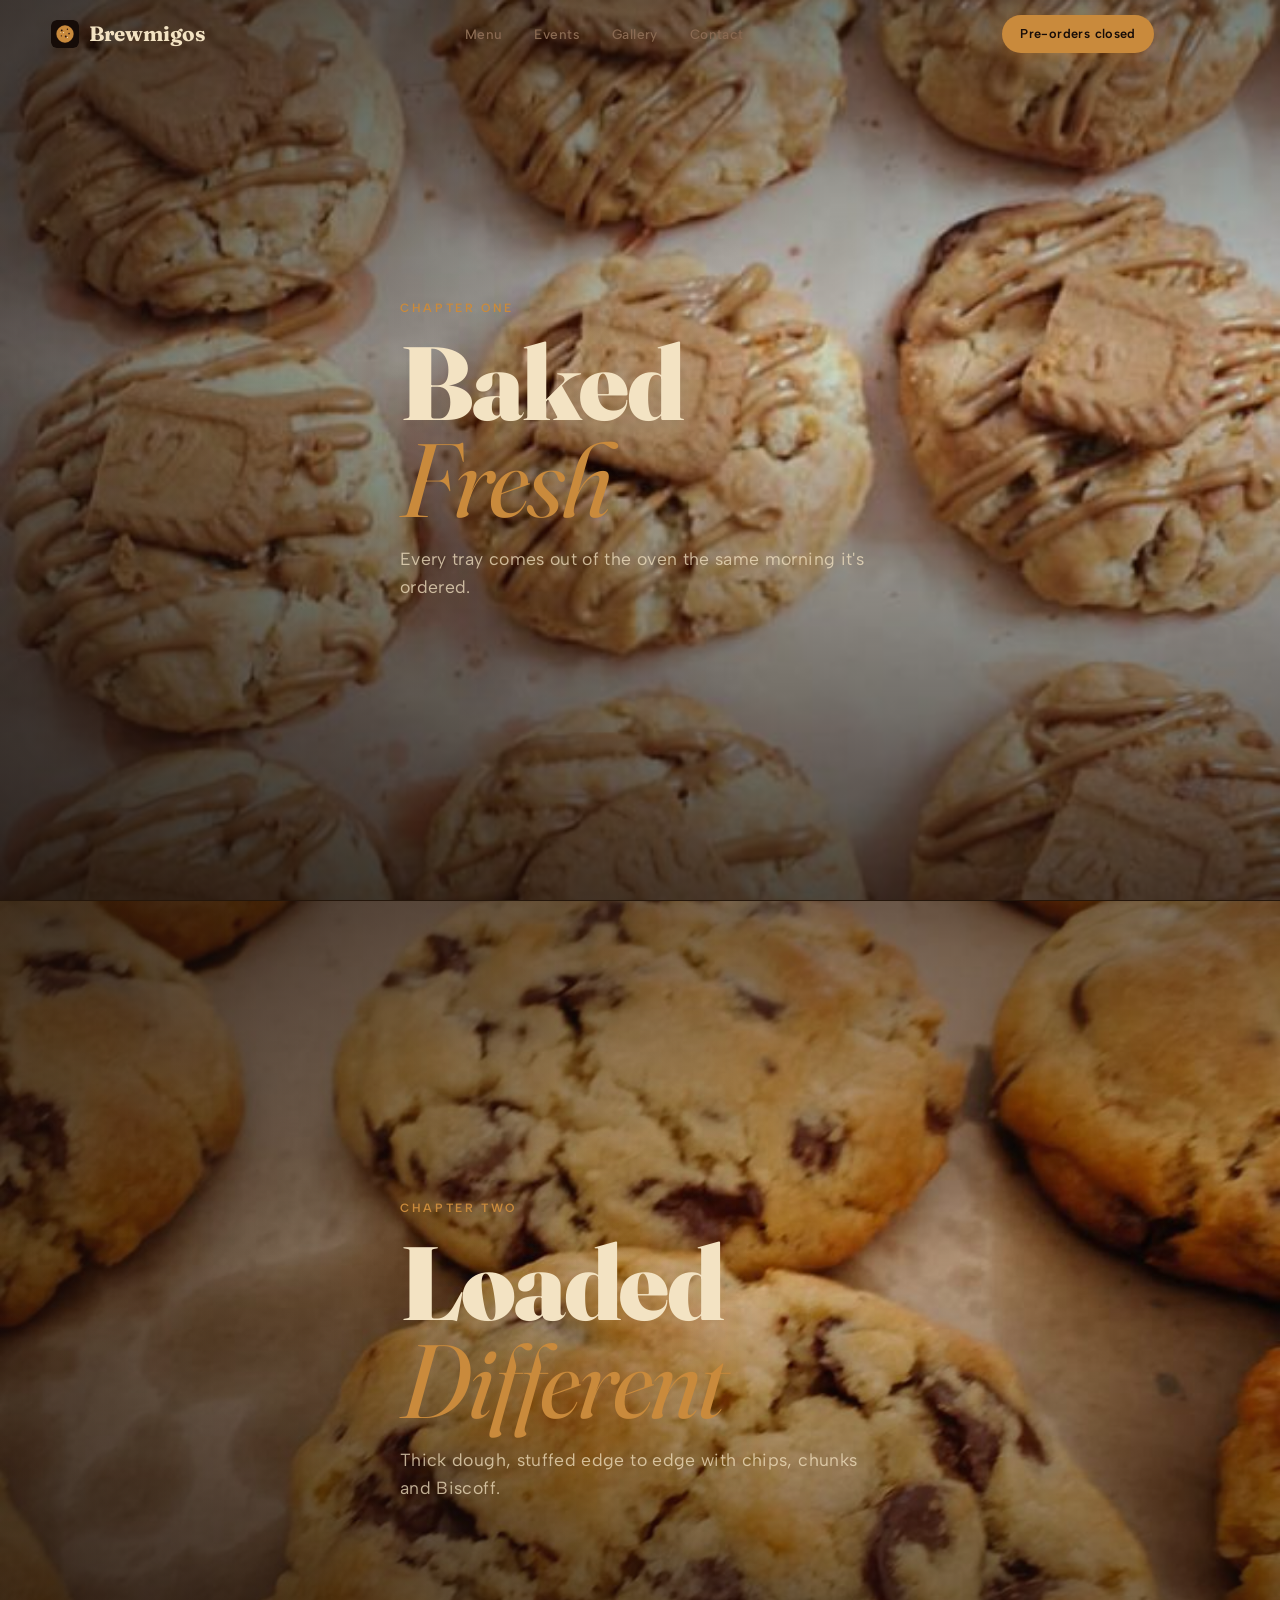
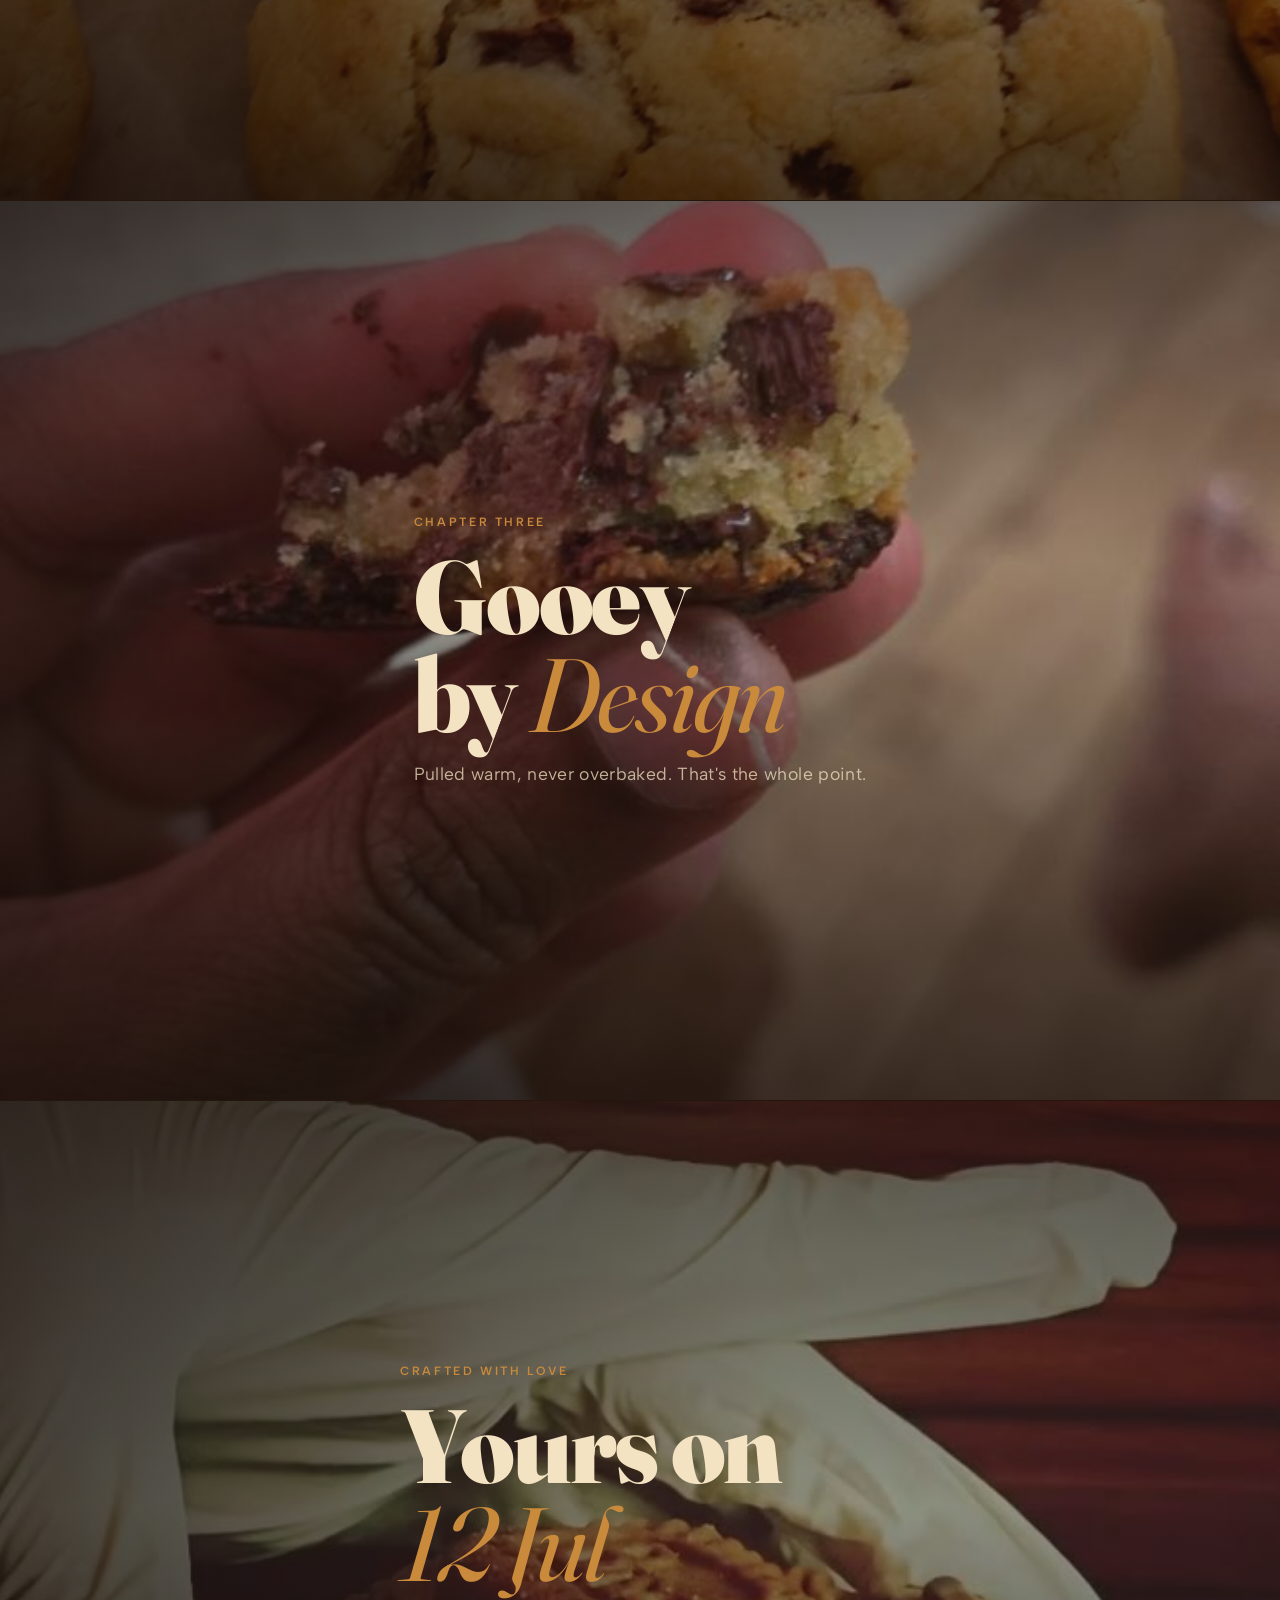
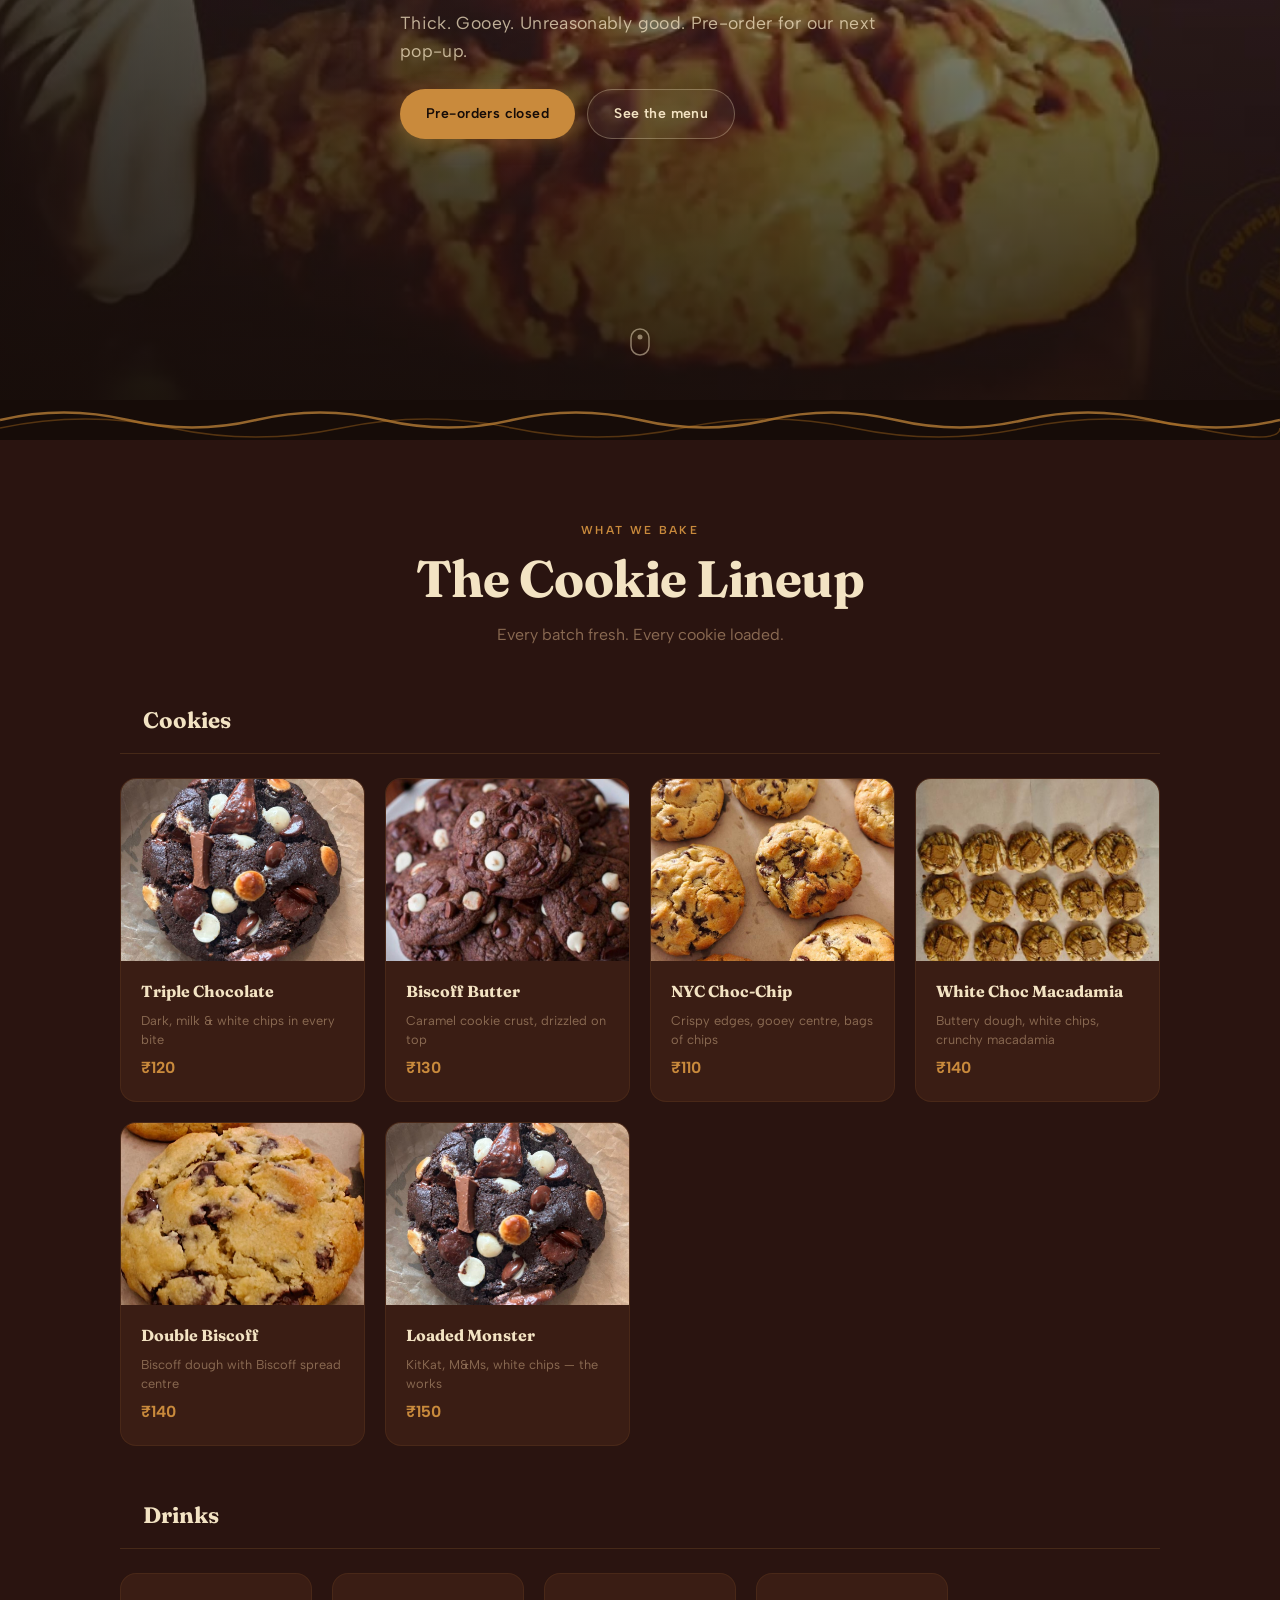
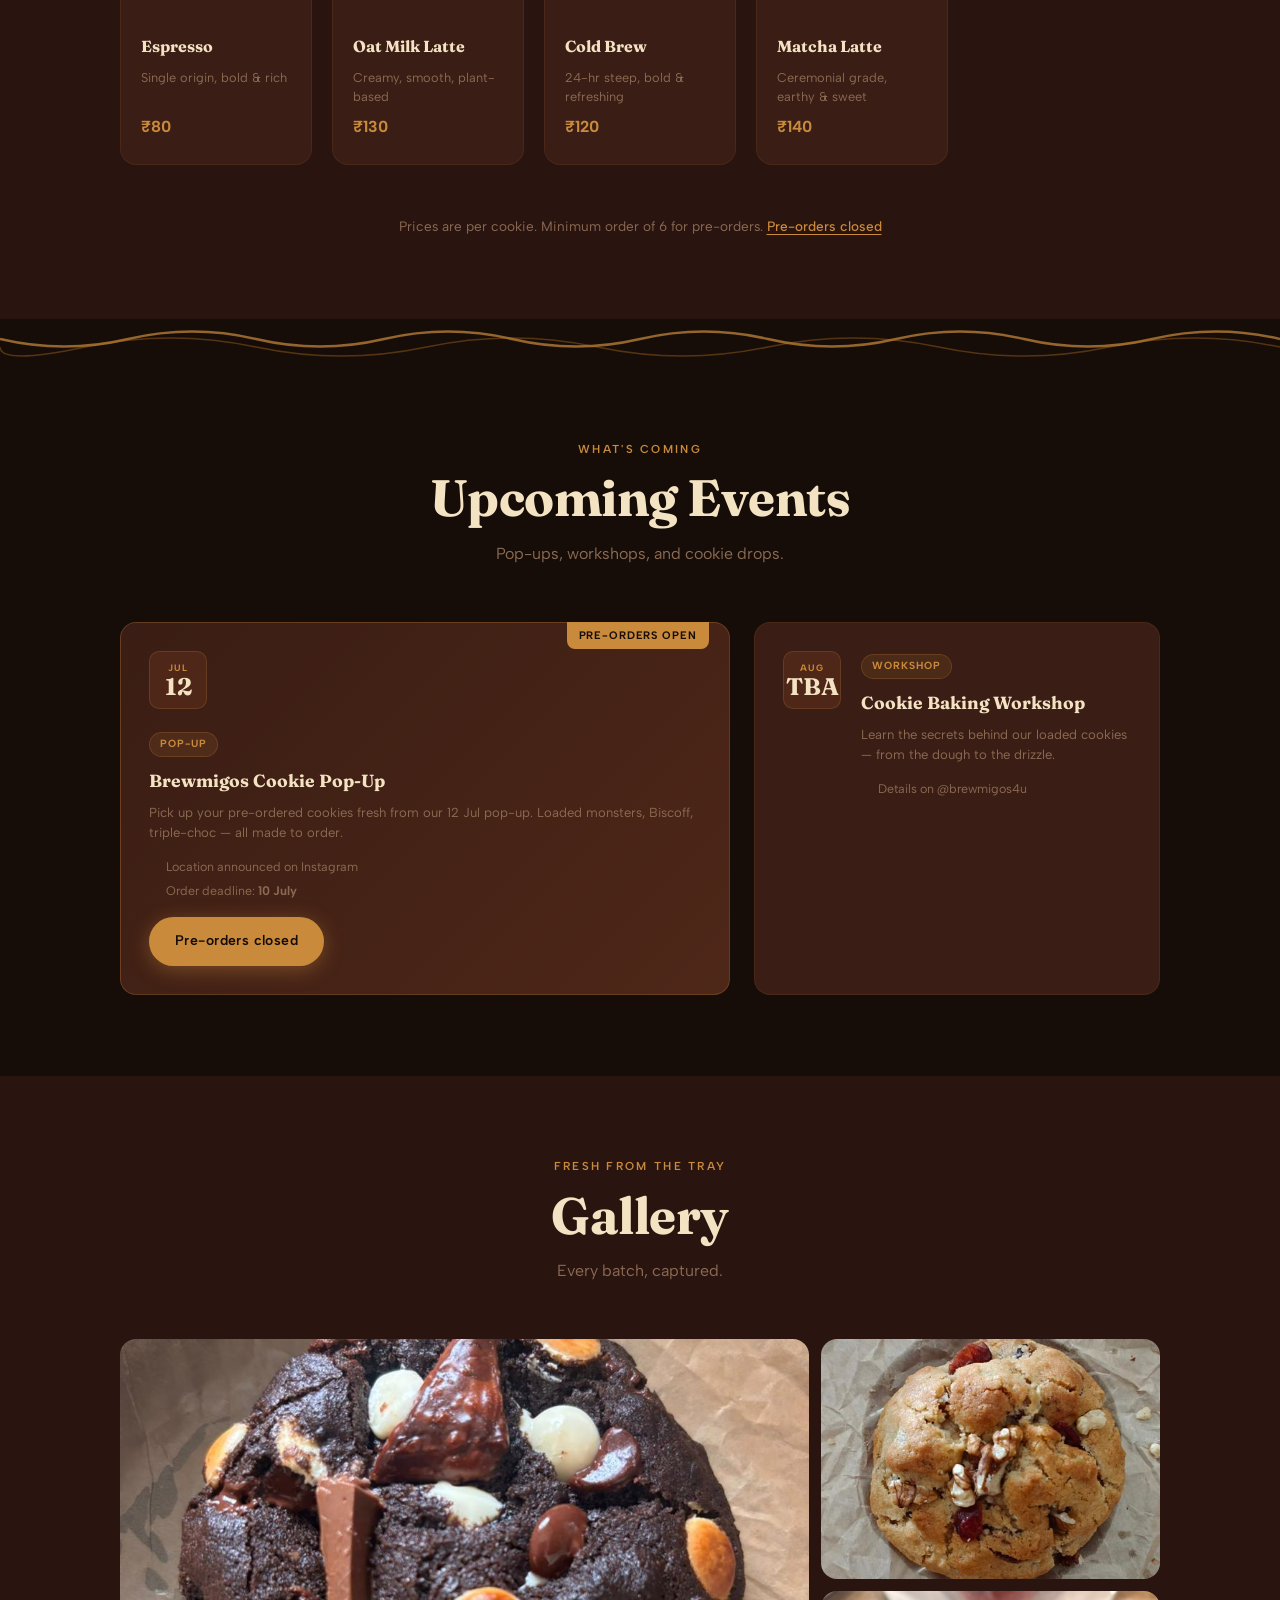
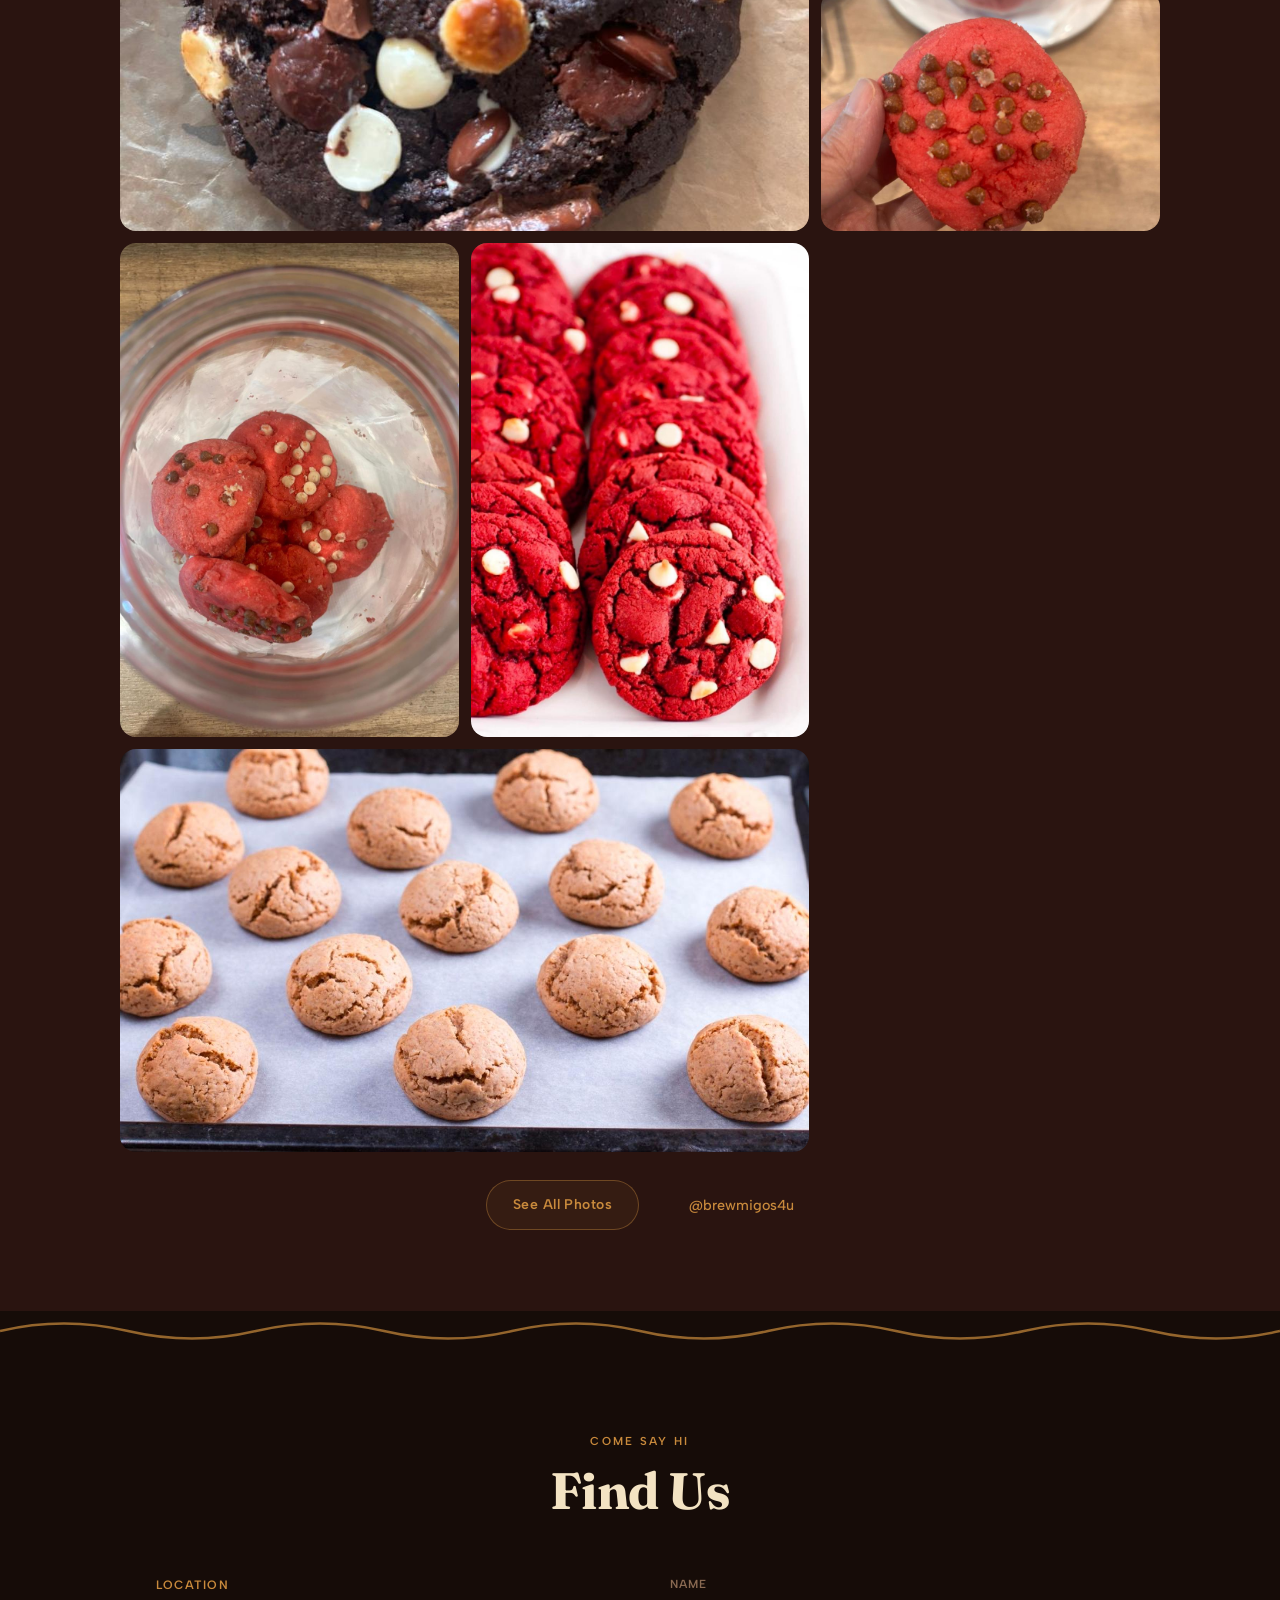
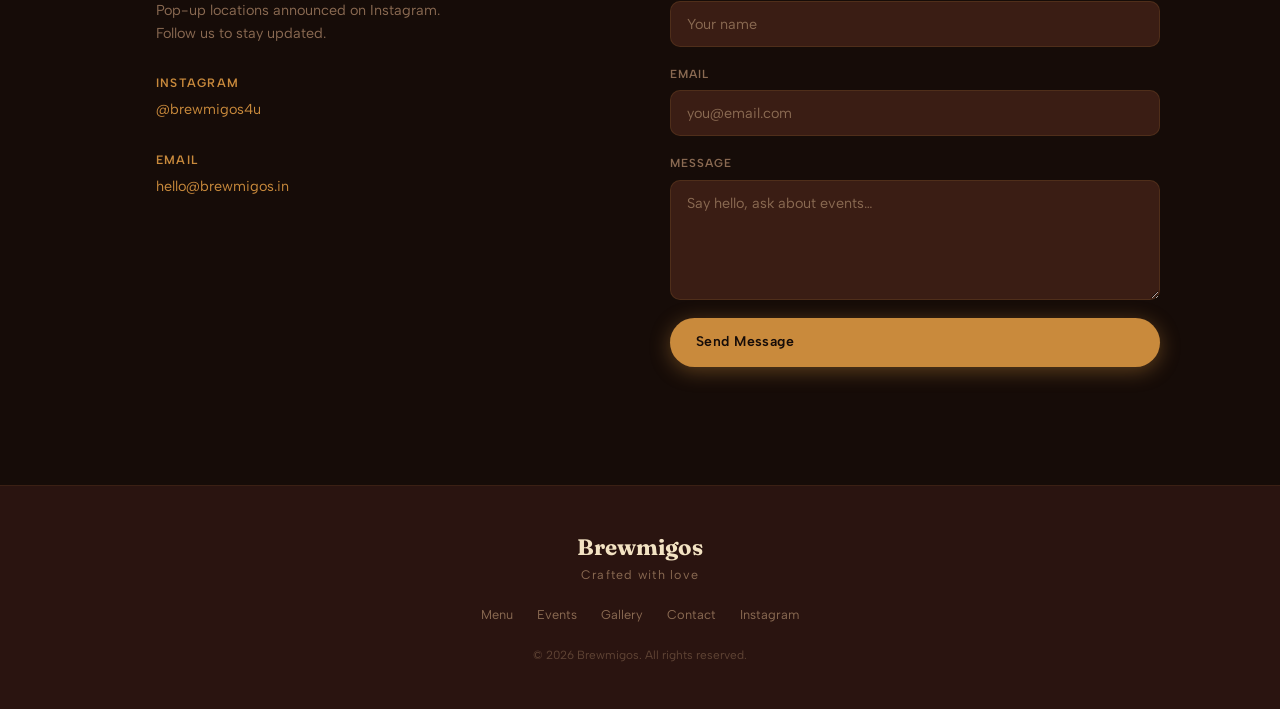
==== commit 8d8363bb: "feat: scroll-pinned story hero (GSAP ScrollTrigger), Café Oquendo–inspired Replaces the video hero w" ====
--- a/index.html
+++ b/index.html
@@ -52,38 +52,63 @@
     </div>
   </nav>
 
-  <!-- ── Hero ───────────────────────────────────────────────────────────── -->
-  <section class="hero" id="hero">
-    <div class="hero__video-wrap">
-      <video
-        id="hero-video"
-        class="hero__video"
-        autoplay muted loop playsinline
-        poster="assets/hero-poster.jpg"
-        aria-hidden="true"
-      >
-        <source src="assets/VIDEO-2026-06-29-11-44-36%202.mp4" type="video/mp4" />
-      </video>
-      <div class="hero__scrim"></div>
-    </div>
-
-    <div class="hero__content">
-      <p class="hero__eyebrow">Crafted with love</p>
-      <h1 class="hero__title">Gourmet<br /><em>Loaded</em><br />Cookies</h1>
-      <p class="hero__subtitle">Thick. Gooey. Unreasonably good.</p>
-      <div class="hero__cta">
-        <button class="btn btn--gold" data-preorder-open>
-          Pre-order for <span class="event-date">12 Jul</span>
-          <i data-lucide="arrow-right" class="icon"></i>
-        </button>
-        <a href="#menu" class="btn btn--ghost">See the menu</a>
-      </div>
-    </div>
-
-    <a href="#menu" class="hero__scroll" aria-label="Scroll down">
+  <!-- ── Story ──────────────────────────────────────────────────────────── -->
+  <section class="story" id="hero">
+    <div class="story__sticky">
+
+      <div class="story__stage" data-stage="0">
+        <div class="story__bg" style="background-image:url('assets/PHOTO-2026-06-29-11-44-35%208.jpg')"></div>
+        <div class="story__scrim"></div>
+        <div class="story__copy">
+          <p class="story__eyebrow">Chapter One</p>
+          <h2 class="story__title">Baked<br /><em>Fresh</em></h2>
+          <p class="story__desc">Every tray comes out of the oven the same morning it's ordered.</p>
+        </div>
+      </div>
+
+      <div class="story__stage" data-stage="1">
+        <div class="story__bg" style="background-image:url('assets/PHOTO-2026-06-29-11-44-35%2016.jpg')"></div>
+        <div class="story__scrim"></div>
+        <div class="story__copy">
+          <p class="story__eyebrow">Chapter Two</p>
+          <h2 class="story__title">Loaded<br /><em>Different</em></h2>
+          <p class="story__desc">Thick dough, stuffed edge to edge with chips, chunks and Biscoff.</p>
+        </div>
+      </div>
+
+      <div class="story__stage" data-stage="2">
+        <div class="story__bg" style="background-image:url('assets/PHOTO-2026-06-29-11-44-35%2025.jpg')"></div>
+        <div class="story__scrim"></div>
+        <div class="story__copy">
+          <p class="story__eyebrow">Chapter Three</p>
+          <h2 class="story__title">Gooey<br />by <em>Design</em></h2>
+          <p class="story__desc">Pulled warm, never overbaked. That's the whole point.</p>
+        </div>
+      </div>
+
+      <div class="story__stage story__stage--cta" data-stage="3">
+        <div class="story__bg" style="background-image:url('assets/hero-poster.jpg')"></div>
+        <div class="story__scrim story__scrim--cta"></div>
+        <div class="story__copy">
+          <p class="story__eyebrow">Crafted with love</p>
+          <h2 class="story__title">Yours on<br /><em>12 Jul</em></h2>
+          <p class="story__desc">Thick. Gooey. Unreasonably good. Pre-order for our next pop-up.</p>
+          <div class="story__cta">
+            <button class="btn btn--gold" data-preorder-open>
+              Pre-order for <span class="event-date">12 Jul</span>
+              <i data-lucide="arrow-right" class="icon"></i>
+            </button>
+            <a href="#menu" class="btn btn--ghost">See the menu</a>
+          </div>
+        </div>
+      </div>
+
+    </div>
+
+    <a href="#menu" class="story__scroll" aria-label="Scroll down">
       <svg width="20" height="36" viewBox="0 0 20 36" fill="none" aria-hidden="true">
         <rect x="1" y="1" width="18" height="26" rx="9" stroke="currentColor" stroke-width="1.5"/>
-        <circle cx="10" cy="9" r="2.5" fill="currentColor" class="hero__scroll-dot"/>
+        <circle cx="10" cy="9" r="2.5" fill="currentColor" class="story__scroll-dot"/>
       </svg>
     </a>
   </section>
@@ -514,9 +539,11 @@
 
   <script src="https://unpkg.com/lucide@latest/dist/umd/lucide.min.js"></script>
   <script src="https://cdn.jsdelivr.net/npm/gsap@3.12.5/dist/gsap.min.js"></script>
+  <script src="https://cdn.jsdelivr.net/npm/gsap@3.12.5/dist/ScrollTrigger.min.js"></script>
   <script type="module" src="ui.js"></script>
   <script type="module" src="preorder.js"></script>
   <script type="module" src="gallery-3d.js"></script>
+  <script type="module" src="story.js"></script>
   <script>
     if ('serviceWorker' in navigator) {
       window.addEventListener('load', () => {
--- a/style.css
+++ b/style.css
@@ -45,7 +45,10 @@
 
 /* ── Reset ──────────────────────────────── */
 *, *::before, *::after { box-sizing: border-box; margin: 0; padding: 0; }
-html { scroll-behavior: smooth; scroll-padding-top: var(--nav-h); }
+/* scroll-behavior: smooth intentionally omitted — it fights GSAP
+   ScrollTrigger's scrubbed pin in the story section (see ui.js for the
+   JS-driven smooth anchor scroll that replaces it). */
+html { scroll-padding-top: var(--nav-h); }
 body {
   background: var(--c-bg);
   color: var(--c-text);
@@ -176,69 +179,94 @@
 .nav__hamburger.open span:nth-child(2) { opacity: 0; width: 0; }
 .nav__hamburger.open span:nth-child(3) { transform: translateY(-7px) rotate(-45deg); }
 
-/* ── Hero ───────────────────────────────── */
-.hero {
-  position: relative; height: 100svh; min-height: 580px;
+/* ── Story (scroll narrative) ───────────── */
+/* Default state is a safe, always-visible stacked flow — works with no
+   JS, JS-disabled, GSAP CDN failure, or reduced-motion. story.js opts
+   INTO the pinned/crossfade treatment only once ScrollTrigger is
+   confirmed available and motion + viewport conditions allow it (adds
+   .story--pinned). This is progressive enhancement, not a fallback
+   bolted on after the fact. */
+.story {
+  position: relative;
+  background: var(--c-bg);
+}
+.story__sticky {
+  display: flex;
+  flex-direction: column;
+}
+.story__stage {
+  position: relative;
+  min-height: 100svh;
   display: flex; align-items: center; justify-content: center;
   overflow: hidden;
-}
-.hero__video-wrap {
+  border-top: 1px solid rgba(201, 138, 60, 0.08);
+}
+.story__stage:first-child { border-top: none; }
+
+.story__bg {
   position: absolute; inset: 0;
-}
-.hero__video {
-  width: 100%; height: 100%;
-  object-fit: cover; object-position: center;
-}
-.hero__scrim {
+  background-size: cover; background-position: center;
+}
+.story__scrim {
   position: absolute; inset: 0;
   background:
-    linear-gradient(to bottom, rgba(22,12,8,0.5) 0%, rgba(22,12,8,0.1) 40%, rgba(22,12,8,0.7) 100%),
+    linear-gradient(to bottom, rgba(22,12,8,0.55) 0%, rgba(22,12,8,0.15) 40%, rgba(22,12,8,0.75) 100%),
+    linear-gradient(to right, rgba(22,12,8,0.55) 0%, transparent 60%);
+}
+.story__scrim--cta {
+  background:
+    linear-gradient(to bottom, rgba(22,12,8,0.65) 0%, rgba(22,12,8,0.35) 45%, rgba(22,12,8,0.85) 100%),
     linear-gradient(to right, rgba(22,12,8,0.6) 0%, transparent 60%);
 }
 
-.hero__content {
+.story__copy {
   position: relative; z-index: 2;
   padding: 0 clamp(20px, 6vw, 80px);
   max-width: 700px;
   display: flex; flex-direction: column; gap: 16px;
 }
-.hero__eyebrow {
+.story__eyebrow {
   font-size: 0.75rem; font-weight: 600; letter-spacing: 0.22em;
   text-transform: uppercase; color: var(--c-gold);
-  opacity: 0; transform: translateY(16px);
-  animation: fadeUp 0.7s 0.2s var(--ease-out) forwards;
-}
-.hero__title {
+}
+.story__title {
   font-family: var(--font-display);
-  font-size: clamp(3.2rem, 10vw, 7.5rem);
-  font-weight: 900; line-height: 0.92;
+  font-size: clamp(3rem, 9vw, 6.5rem);
+  font-weight: 900; line-height: 0.94;
   color: var(--c-cream); letter-spacing: -0.02em;
-  opacity: 0; transform: translateY(24px);
-  animation: fadeUp 0.8s 0.35s var(--ease-out) forwards;
-}
-.hero__title em {
-  font-style: italic; color: var(--c-gold);
-  font-weight: 400;
-}
-.hero__subtitle {
+}
+.story__title em { font-style: italic; color: var(--c-gold); font-weight: 400; }
+.story__desc {
   font-size: clamp(0.9rem, 2vw, 1.1rem);
-  color: rgba(243, 227, 195, 0.7); letter-spacing: 0.04em;
-  opacity: 0; transform: translateY(16px);
-  animation: fadeUp 0.7s 0.5s var(--ease-out) forwards;
-}
-.hero__cta {
+  color: rgba(243, 227, 195, 0.75); letter-spacing: 0.02em;
+  max-width: 480px;
+}
+.story__cta {
   display: flex; gap: 12px; flex-wrap: wrap;
   margin-top: 8px;
-  opacity: 0; transform: translateY(16px);
-  animation: fadeUp 0.7s 0.65s var(--ease-out) forwards;
-}
-.hero__scroll {
-  position: absolute; bottom: 32px; left: 50%;
+}
+
+.story__scroll {
+  position: absolute; bottom: 28px; left: 50%;
   transform: translateX(-50%);
-  z-index: 2; color: rgba(243, 227, 195, 0.5);
-  opacity: 0; animation: fadeIn 1s 1.3s ease forwards;
-}
-.hero__scroll-dot { animation: scrollBob 2s ease-in-out infinite; }
+  z-index: 3; color: rgba(243, 227, 195, 0.5);
+}
+.story__scroll-dot { animation: scrollBob 2s ease-in-out infinite; }
+
+/* ── Pinned/enhanced mode (JS opt-in via story.js) ──────── */
+.story--pinned .story__sticky {
+  position: relative;
+  height: 100svh;
+}
+.story--pinned .story__stage {
+  position: absolute; inset: 0;
+  min-height: 0;
+  border-top: none;
+}
+.story--pinned .story__scroll {
+  opacity: 0;
+  animation: fadeIn 1s 1s ease forwards;
+}
 
 /* ── Drizzle divider ────────────────────── */
 .drizzle-divider {
@@ -680,7 +708,6 @@
 /* ── Reduced motion ─────────────────────── */
 @media (prefers-reduced-motion: reduce) {
   *, *::before, *::after { animation-duration: 0.01ms !important; transition-duration: 0.1ms !important; }
-  .hero__video { display: none; }
 }
 
 /* ── Responsive ─────────────────────────── */
@@ -714,8 +741,8 @@
   .nav__hamburger { display: flex; }
   .nav__actions .btn--sm span { display: none; }
 
-  .hero__title { font-size: clamp(2.8rem, 14vw, 5rem); }
-  .hero__cta { flex-direction: column; align-items: flex-start; }
+  .story__title { font-size: clamp(2.8rem, 14vw, 5rem); }
+  .story__cta { flex-direction: column; align-items: flex-start; }
   .btn { width: auto; }
 
   .menu__grid { grid-template-columns: repeat(auto-fill, minmax(160px, 1fr)); }
@@ -737,5 +764,5 @@
 }
 
 @media (max-width: 400px) {
-  .hero__cta .btn { width: 100%; justify-content: center; }
-}
+  .story__cta .btn { width: 100%; justify-content: center; }
+}
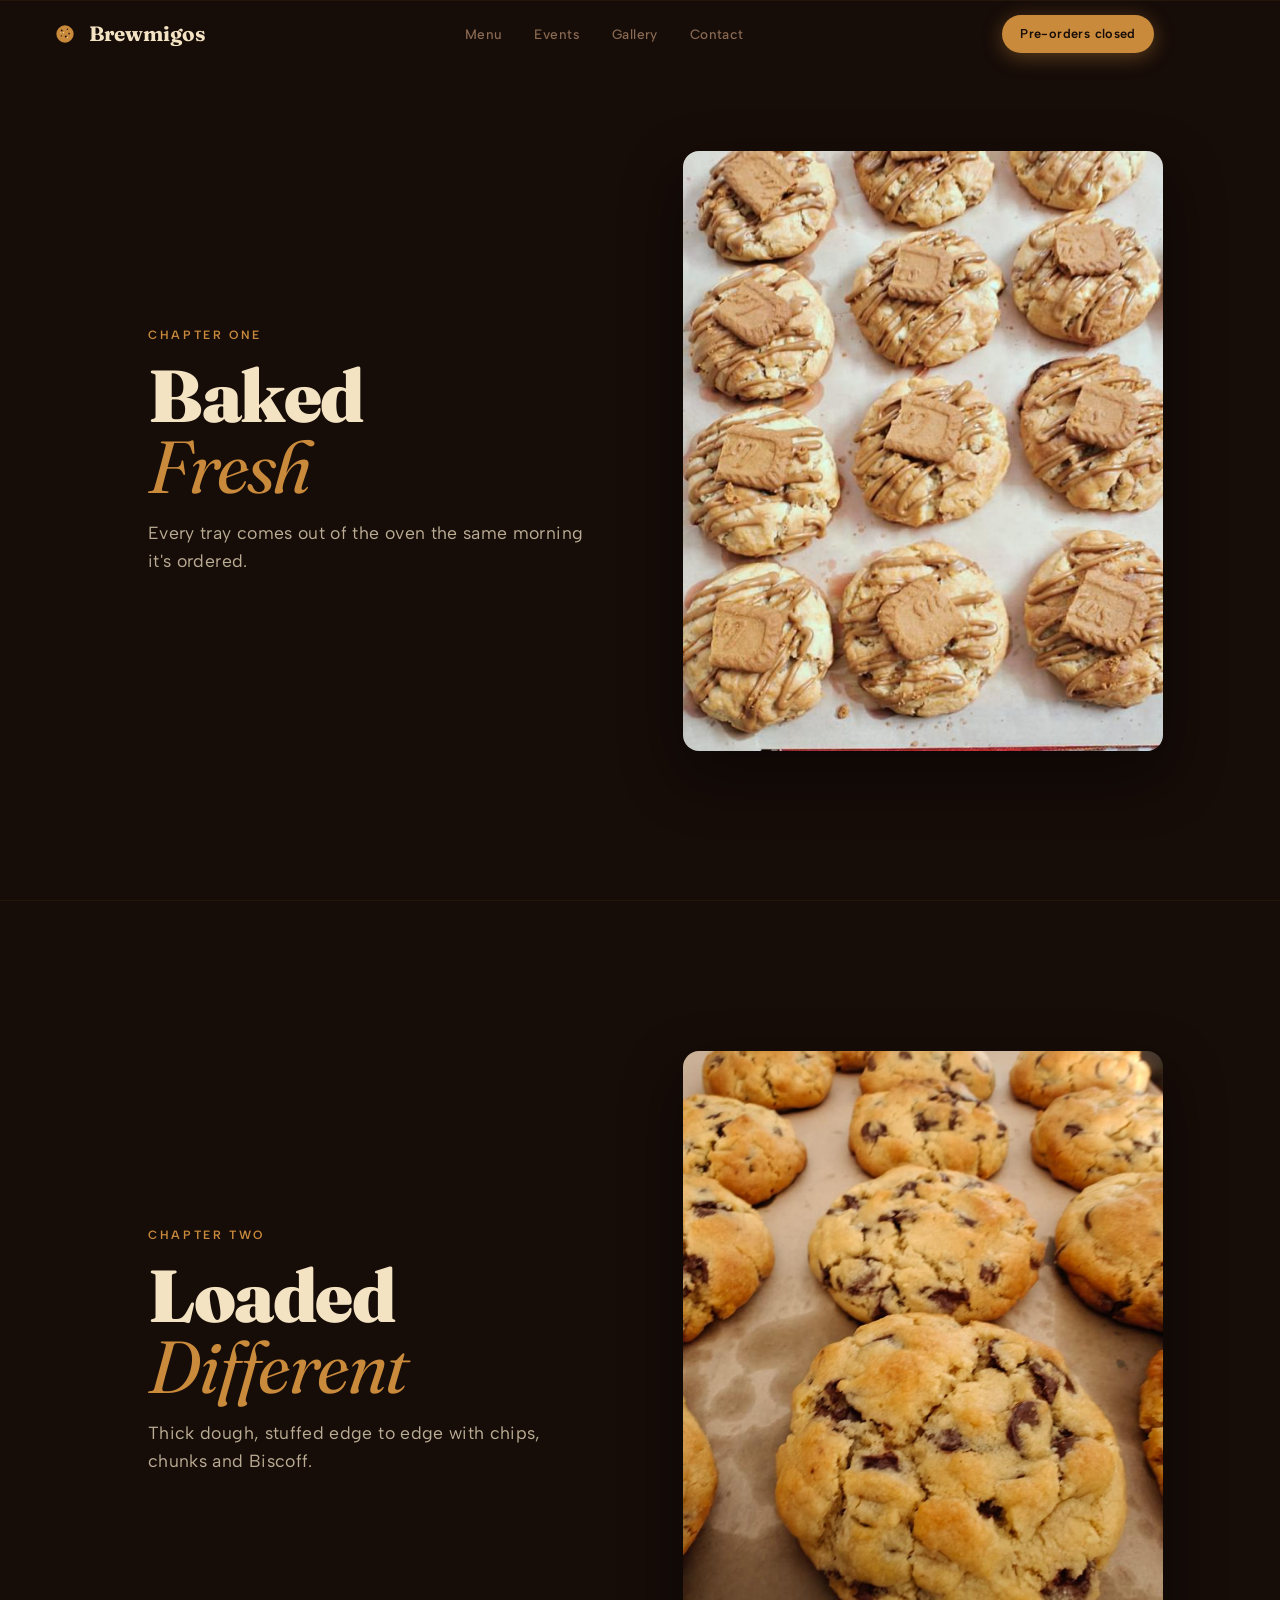
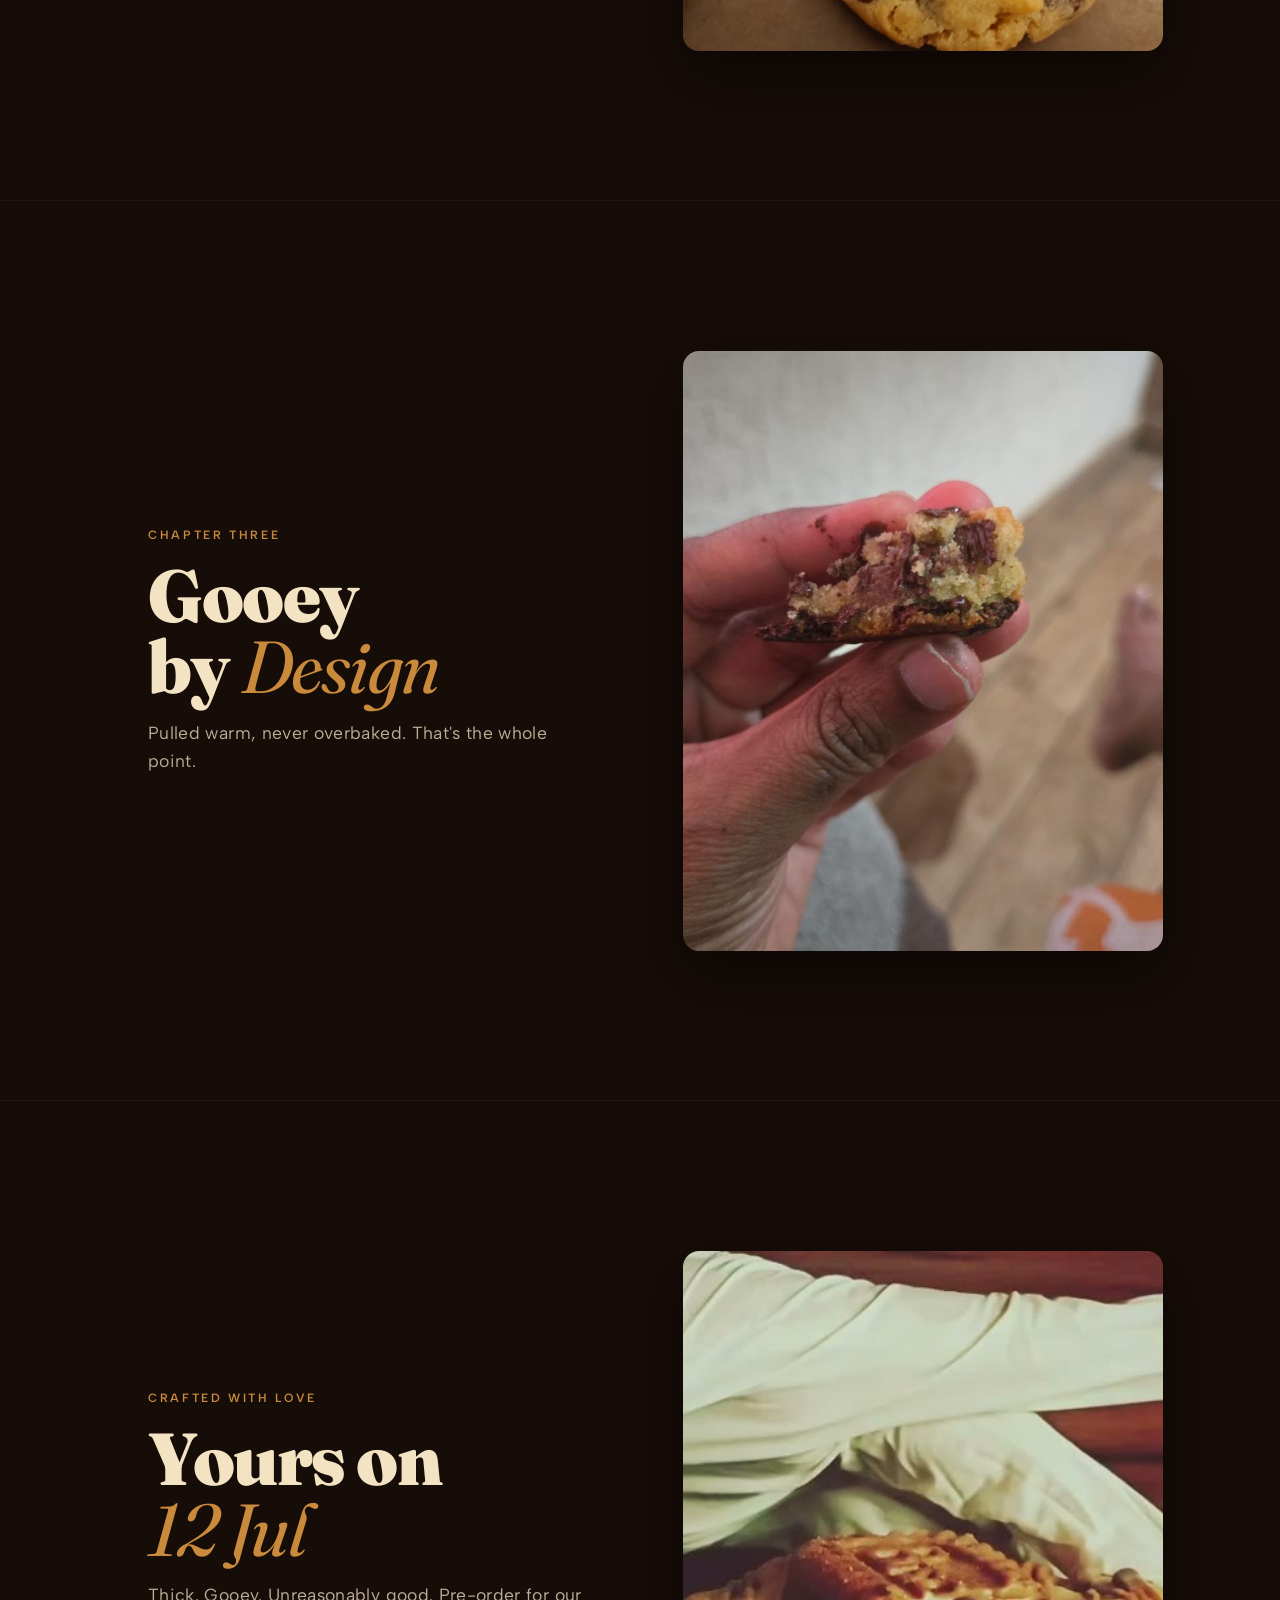
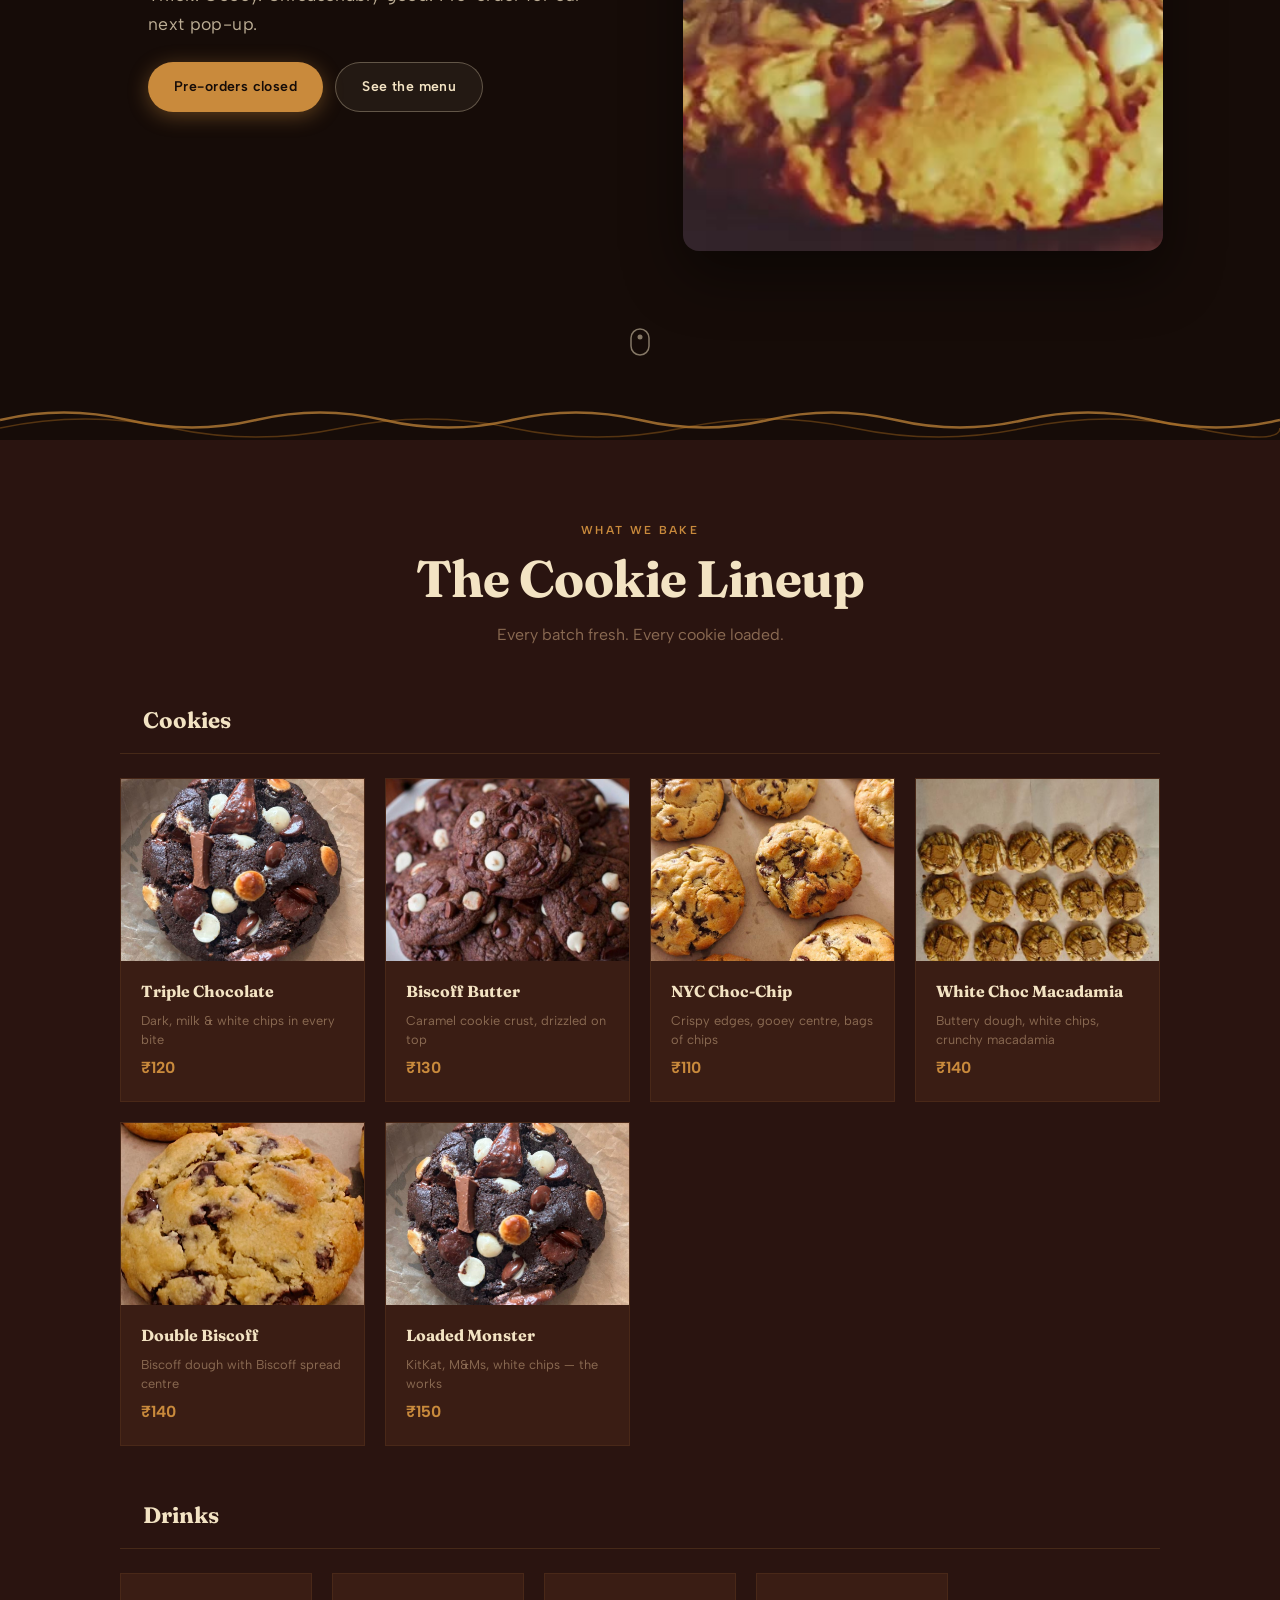
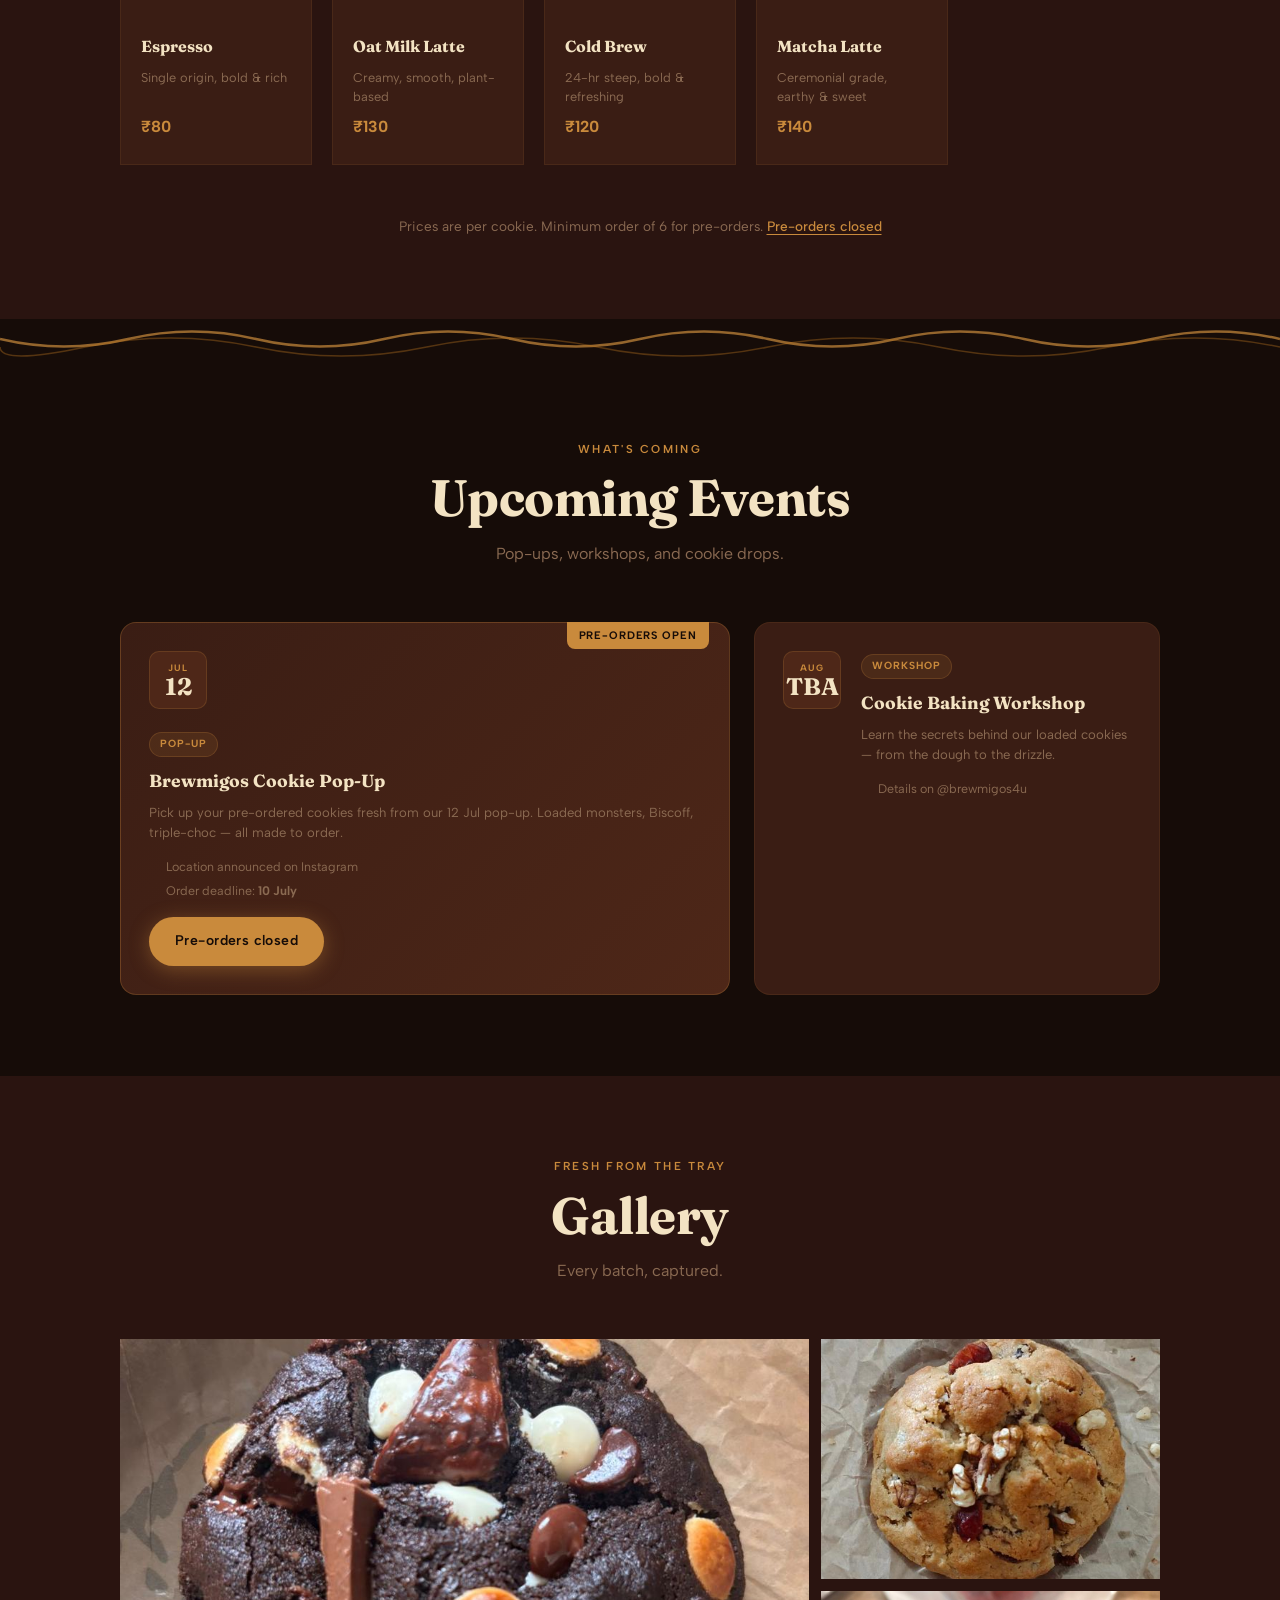
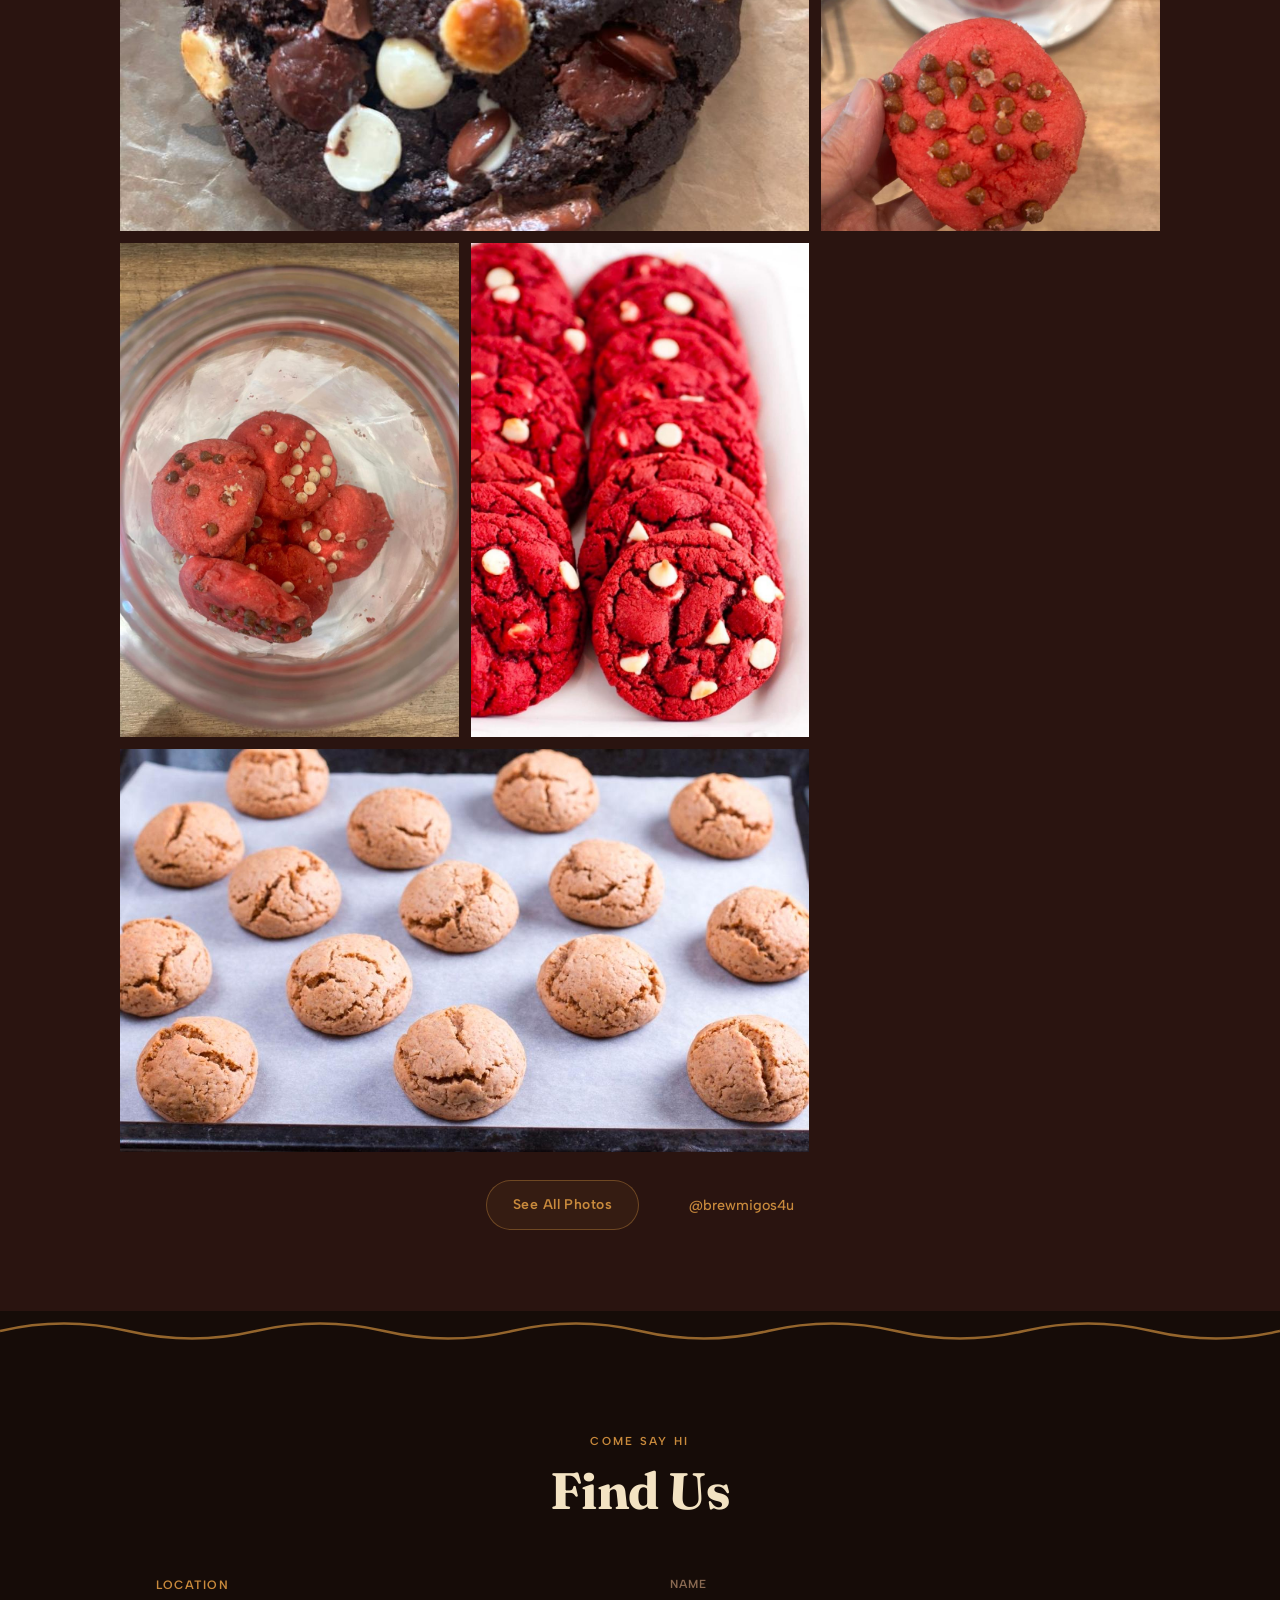
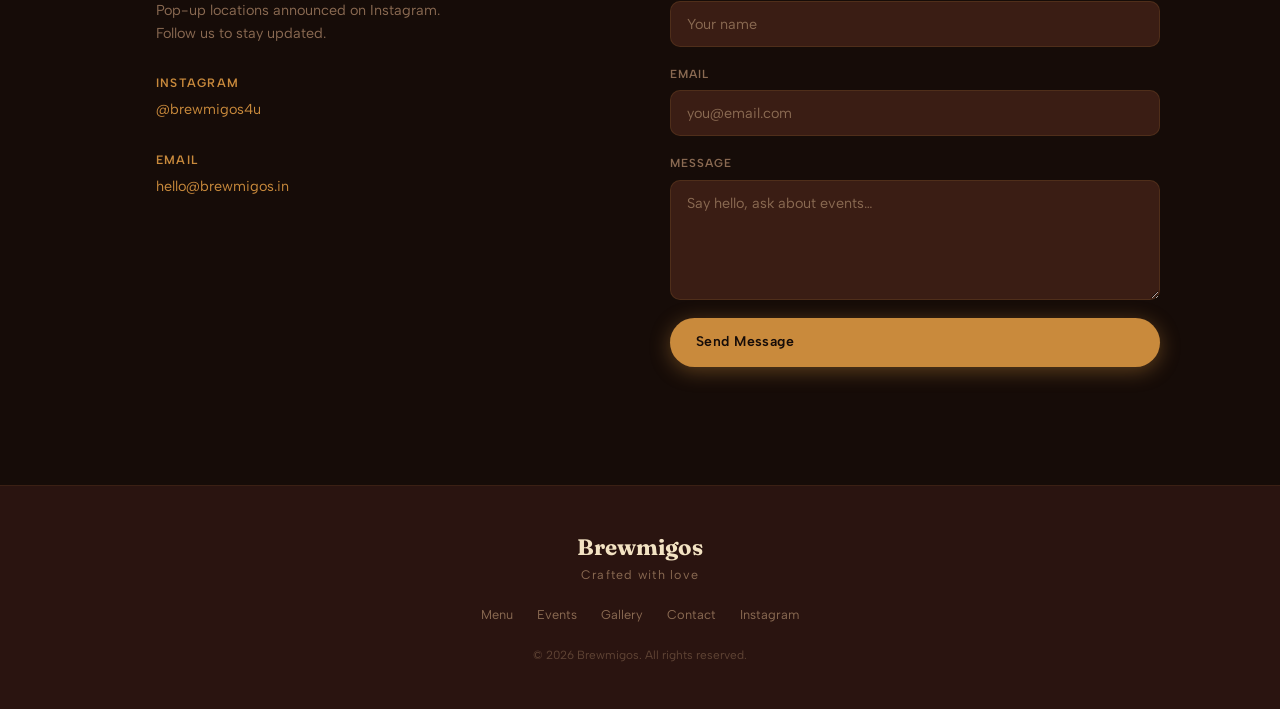
==== commit c3d5acc8: "feat: story hero as text-left/image-right split with a guide rail Redesign each of the 4 scroll-stor" ====
--- a/index.html
+++ b/index.html
@@ -56,49 +56,70 @@
   <section class="story" id="hero">
     <div class="story__sticky">
 
+      <!-- Vertical guide rail — tracks which chapter is active as you scroll -->
+      <div class="story__rail" aria-hidden="true">
+        <div class="story__rail-line"></div>
+        <div class="story__rail-dot" data-rail-dot="0"></div>
+        <div class="story__rail-dot" data-rail-dot="1"></div>
+        <div class="story__rail-dot" data-rail-dot="2"></div>
+        <div class="story__rail-dot" data-rail-dot="3"></div>
+      </div>
+
       <div class="story__stage" data-stage="0">
-        <div class="story__bg" style="background-image:url('assets/PHOTO-2026-06-29-11-44-35%208.jpg')"></div>
-        <div class="story__scrim"></div>
-        <div class="story__copy">
-          <p class="story__eyebrow">Chapter One</p>
-          <h2 class="story__title">Baked<br /><em>Fresh</em></h2>
-          <p class="story__desc">Every tray comes out of the oven the same morning it's ordered.</p>
+        <div class="story__row">
+          <div class="story__copy">
+            <p class="story__eyebrow">Chapter One</p>
+            <h2 class="story__title">Baked<br /><em>Fresh</em></h2>
+            <p class="story__desc">Every tray comes out of the oven the same morning it's ordered.</p>
+          </div>
+          <div class="story__media">
+            <img class="story__img" src="assets/PHOTO-2026-06-29-11-44-35%208.jpg" alt="Fresh-baked tray of Biscoff cookies" loading="eager" />
+          </div>
         </div>
       </div>
 
       <div class="story__stage" data-stage="1">
-        <div class="story__bg" style="background-image:url('assets/PHOTO-2026-06-29-11-44-35%2016.jpg')"></div>
-        <div class="story__scrim"></div>
-        <div class="story__copy">
-          <p class="story__eyebrow">Chapter Two</p>
-          <h2 class="story__title">Loaded<br /><em>Different</em></h2>
-          <p class="story__desc">Thick dough, stuffed edge to edge with chips, chunks and Biscoff.</p>
+        <div class="story__row">
+          <div class="story__copy">
+            <p class="story__eyebrow">Chapter Two</p>
+            <h2 class="story__title">Loaded<br /><em>Different</em></h2>
+            <p class="story__desc">Thick dough, stuffed edge to edge with chips, chunks and Biscoff.</p>
+          </div>
+          <div class="story__media">
+            <img class="story__img" src="assets/PHOTO-2026-06-29-11-44-35%2016.jpg" alt="Loaded cookie macro shot" loading="lazy" />
+          </div>
         </div>
       </div>
 
       <div class="story__stage" data-stage="2">
-        <div class="story__bg" style="background-image:url('assets/PHOTO-2026-06-29-11-44-35%2025.jpg')"></div>
-        <div class="story__scrim"></div>
-        <div class="story__copy">
-          <p class="story__eyebrow">Chapter Three</p>
-          <h2 class="story__title">Gooey<br />by <em>Design</em></h2>
-          <p class="story__desc">Pulled warm, never overbaked. That's the whole point.</p>
+        <div class="story__row">
+          <div class="story__copy">
+            <p class="story__eyebrow">Chapter Three</p>
+            <h2 class="story__title">Gooey<br />by <em>Design</em></h2>
+            <p class="story__desc">Pulled warm, never overbaked. That's the whole point.</p>
+          </div>
+          <div class="story__media">
+            <img class="story__img" src="assets/PHOTO-2026-06-29-11-44-35%2025.jpg" alt="Gooey cookie cross-section" loading="lazy" />
+          </div>
         </div>
       </div>
 
       <div class="story__stage story__stage--cta" data-stage="3">
-        <div class="story__bg" style="background-image:url('assets/hero-poster.jpg')"></div>
-        <div class="story__scrim story__scrim--cta"></div>
-        <div class="story__copy">
-          <p class="story__eyebrow">Crafted with love</p>
-          <h2 class="story__title">Yours on<br /><em>12 Jul</em></h2>
-          <p class="story__desc">Thick. Gooey. Unreasonably good. Pre-order for our next pop-up.</p>
-          <div class="story__cta">
-            <button class="btn btn--gold" data-preorder-open>
-              Pre-order for <span class="event-date">12 Jul</span>
-              <i data-lucide="arrow-right" class="icon"></i>
-            </button>
-            <a href="#menu" class="btn btn--ghost">See the menu</a>
+        <div class="story__row">
+          <div class="story__copy">
+            <p class="story__eyebrow">Crafted with love</p>
+            <h2 class="story__title">Yours on<br /><em>12 Jul</em></h2>
+            <p class="story__desc">Thick. Gooey. Unreasonably good. Pre-order for our next pop-up.</p>
+            <div class="story__cta">
+              <button class="btn btn--gold" data-preorder-open>
+                Pre-order for <span class="event-date">12 Jul</span>
+                <i data-lucide="arrow-right" class="icon"></i>
+              </button>
+              <a href="#menu" class="btn btn--ghost">See the menu</a>
+            </div>
+          </div>
+          <div class="story__media">
+            <img class="story__img" src="assets/hero-poster.jpg" alt="Brewmigos cookie, crafted with love" loading="lazy" />
           </div>
         </div>
       </div>
--- a/style.css
+++ b/style.css
@@ -169,6 +169,11 @@
 .nav__hamburger {
   display: none; flex-direction: column; gap: 5px;
   width: 28px; padding: 4px 0;
+  /* the bar spans have no intrinsic width of their own (span 1/3 are
+     unset, span 2 is a % of the parent) — without this, flexbox's
+     default min-width:auto lets the button shrink to 0 the moment the
+     nav row (logo + hamburger + pre-order button) gets tight. */
+  flex-shrink: 0;
 }
 .nav__hamburger span {
   display: block; height: 2px; background: var(--c-cream);
@@ -203,26 +208,20 @@
 }
 .story__stage:first-child { border-top: none; }
 
-.story__bg {
-  position: absolute; inset: 0;
-  background-size: cover; background-position: center;
-}
-.story__scrim {
-  position: absolute; inset: 0;
-  background:
-    linear-gradient(to bottom, rgba(22,12,8,0.55) 0%, rgba(22,12,8,0.15) 40%, rgba(22,12,8,0.75) 100%),
-    linear-gradient(to right, rgba(22,12,8,0.55) 0%, transparent 60%);
-}
-.story__scrim--cta {
-  background:
-    linear-gradient(to bottom, rgba(22,12,8,0.65) 0%, rgba(22,12,8,0.35) 45%, rgba(22,12,8,0.85) 100%),
-    linear-gradient(to right, rgba(22,12,8,0.6) 0%, transparent 60%);
-}
-
+/* Text left, image right, split row — no full-bleed photo/scrim */
+.story__row {
+  position: relative; z-index: 1;
+  max-width: 1200px;
+  margin: 0 auto;
+  padding: 0 clamp(20px, 6vw, 80px) 0 clamp(56px, 9vw, 108px);
+  display: flex;
+  align-items: center;
+  gap: clamp(32px, 5vw, 72px);
+  width: 100%;
+}
 .story__copy {
-  position: relative; z-index: 2;
-  padding: 0 clamp(20px, 6vw, 80px);
-  max-width: 700px;
+  flex: 1 1 42%;
+  min-width: 0;
   display: flex; flex-direction: column; gap: 16px;
 }
 .story__eyebrow {
@@ -231,20 +230,64 @@
 }
 .story__title {
   font-family: var(--font-display);
-  font-size: clamp(3rem, 9vw, 6.5rem);
-  font-weight: 900; line-height: 0.94;
+  font-size: clamp(2.6rem, 6vw, 4.6rem);
+  font-weight: 900; line-height: 0.96;
   color: var(--c-cream); letter-spacing: -0.02em;
 }
 .story__title em { font-style: italic; color: var(--c-gold); font-weight: 400; }
 .story__desc {
   font-size: clamp(0.9rem, 2vw, 1.1rem);
   color: rgba(243, 227, 195, 0.75); letter-spacing: 0.02em;
-  max-width: 480px;
+  max-width: 440px;
 }
 .story__cta {
   display: flex; gap: 12px; flex-wrap: wrap;
   margin-top: 8px;
 }
+
+/* Image — rounded rectangle, contained (not full-bleed) */
+.story__media {
+  flex: 1 1 50%;
+  max-width: 480px;
+  aspect-ratio: 4 / 5;
+  border-radius: var(--radius);
+  overflow: hidden;
+  box-shadow: 0 24px 60px rgba(0,0,0,0.45);
+}
+.story__img {
+  width: 100%; height: 100%;
+  object-fit: cover; object-position: center;
+  display: block;
+}
+
+/* Vertical guide rail — one persistent instance, tracks the active
+   chapter as the pinned timeline scrubs. Desktop/pinned only; in the
+   default flow layout (mobile, reduced-motion, no-JS) there's no
+   single "active chapter" to track, so it's hidden. */
+.story__rail {
+  display: none;
+  position: absolute;
+  left: clamp(20px, 5vw, 64px);
+  top: 20%; bottom: 20%;
+  width: 2px;
+  z-index: 2;
+}
+.story--pinned .story__rail { display: block; }
+.story__rail-line {
+  position: absolute; inset: 0;
+  background: rgba(201, 138, 60, 0.2);
+}
+.story__rail-dot {
+  position: absolute; left: 50%; top: 0;
+  width: 8px; height: 8px;
+  border-radius: 50%;
+  background: rgba(201, 138, 60, 0.3);
+  transform: translate(-50%, -50%) scale(1);
+}
+.story__rail-dot[data-rail-dot="0"] { top: 0%; }
+.story__rail-dot[data-rail-dot="1"] { top: 33.33%; }
+.story__rail-dot[data-rail-dot="2"] { top: 66.66%; }
+.story__rail-dot[data-rail-dot="3"] { top: 100%; }
 
 .story__scroll {
   position: absolute; bottom: 28px; left: 50%;
@@ -317,11 +360,10 @@
 }
 .menu__grid--drinks { grid-template-columns: repeat(auto-fill, minmax(160px, 1fr)); }
 
-/* Cookie cards (photo) */
+/* Cookie cards (photo) — sharp rectangular crop, no rounded mask */
 .menu-card {
   background: var(--c-surface2);
   border: 1px solid rgba(201, 138, 60, 0.1);
-  border-radius: var(--radius);
   overflow: hidden;
   transition: border-color 0.3s, box-shadow 0.3s, transform 0.15s;
   will-change: transform;
@@ -439,7 +481,6 @@
   display: none;
   width: 100%;
   height: 520px;
-  border-radius: var(--radius);
   margin-bottom: 12px;
   cursor: grab;
   touch-action: none;
@@ -455,7 +496,7 @@
   grid-template-rows: repeat(2, 240px);
   gap: 12px; margin-bottom: 12px;
 }
-.gallery-item { border-radius: var(--radius); overflow: hidden; background: var(--c-surface2); }
+.gallery-item { overflow: hidden; background: var(--c-surface2); }
 .gallery-item--large { grid-column: span 2; grid-row: span 2; }
 .gallery-item--wide  { grid-column: span 2; }
 
@@ -469,7 +510,7 @@
 .gallery__all[hidden] { display: none; }
 .gallery__masonry { columns: 4 200px; gap: 12px; }
 .gallery__masonry img {
-  width: 100%; border-radius: var(--radius-sm); margin-bottom: 12px;
+  width: 100%; margin-bottom: 12px;
   display: block; cursor: zoom-in;
   transition: transform 0.3s var(--ease-out), box-shadow 0.3s;
 }
@@ -498,7 +539,7 @@
 .lightbox.open { opacity: 1; pointer-events: all; }
 .lightbox img {
   max-width: min(90vw, 1200px); max-height: 88vh;
-  object-fit: contain; border-radius: var(--radius-sm);
+  object-fit: contain;
   box-shadow: 0 24px 80px rgba(0,0,0,0.8);
 }
 .lightbox__close {
@@ -635,12 +676,12 @@
 .po-card {
   display: flex; gap: 14px; align-items: center;
   background: var(--c-surface2); border: 1px solid rgba(201, 138, 60, 0.1);
-  border-radius: var(--radius-sm); padding: 12px;
+  padding: 12px;
   transition: border-color 0.2s;
 }
 .po-card:hover { border-color: rgba(201, 138, 60, 0.25); }
 .po-card__img-wrap {
-  width: 64px; height: 64px; border-radius: 8px;
+  width: 64px; height: 64px;
   overflow: hidden; flex-shrink: 0;
 }
 .po-card__img-wrap img { width: 100%; height: 100%; object-fit: cover; }
@@ -731,7 +772,12 @@
     backdrop-filter: blur(24px); -webkit-backdrop-filter: blur(24px);
     flex-direction: column; justify-content: flex-start;
     gap: 0; padding: 12px 0 28px;
-    transform: translateY(-110%);
+    /* -100vh (not a %-of-own-height translate) guarantees full clearance
+       above the viewport regardless of how tall the link list grows —
+       a %-based translate here undershoots once top + own-height (both
+       ~68px + ~143px) exceed what -110% of just the own-height covers,
+       which let the last link ("Contact") peek into the navbar. */
+    transform: translateY(-100vh);
     transition: transform 0.35s var(--ease-out);
     border-bottom: 1px solid rgba(201, 138, 60, 0.1);
   }
@@ -741,7 +787,14 @@
   .nav__hamburger { display: flex; }
   .nav__actions .btn--sm span { display: none; }
 
-  .story__title { font-size: clamp(2.8rem, 14vw, 5rem); }
+  .story__row {
+    flex-direction: column;
+    align-items: flex-start;
+    padding: 0 clamp(20px, 6vw, 80px);
+    gap: 28px;
+  }
+  .story__media { max-width: 100%; aspect-ratio: 4 / 3; }
+  .story__title { font-size: clamp(2.4rem, 11vw, 3.6rem); }
   .story__cta { flex-direction: column; align-items: flex-start; }
   .btn { width: auto; }
 
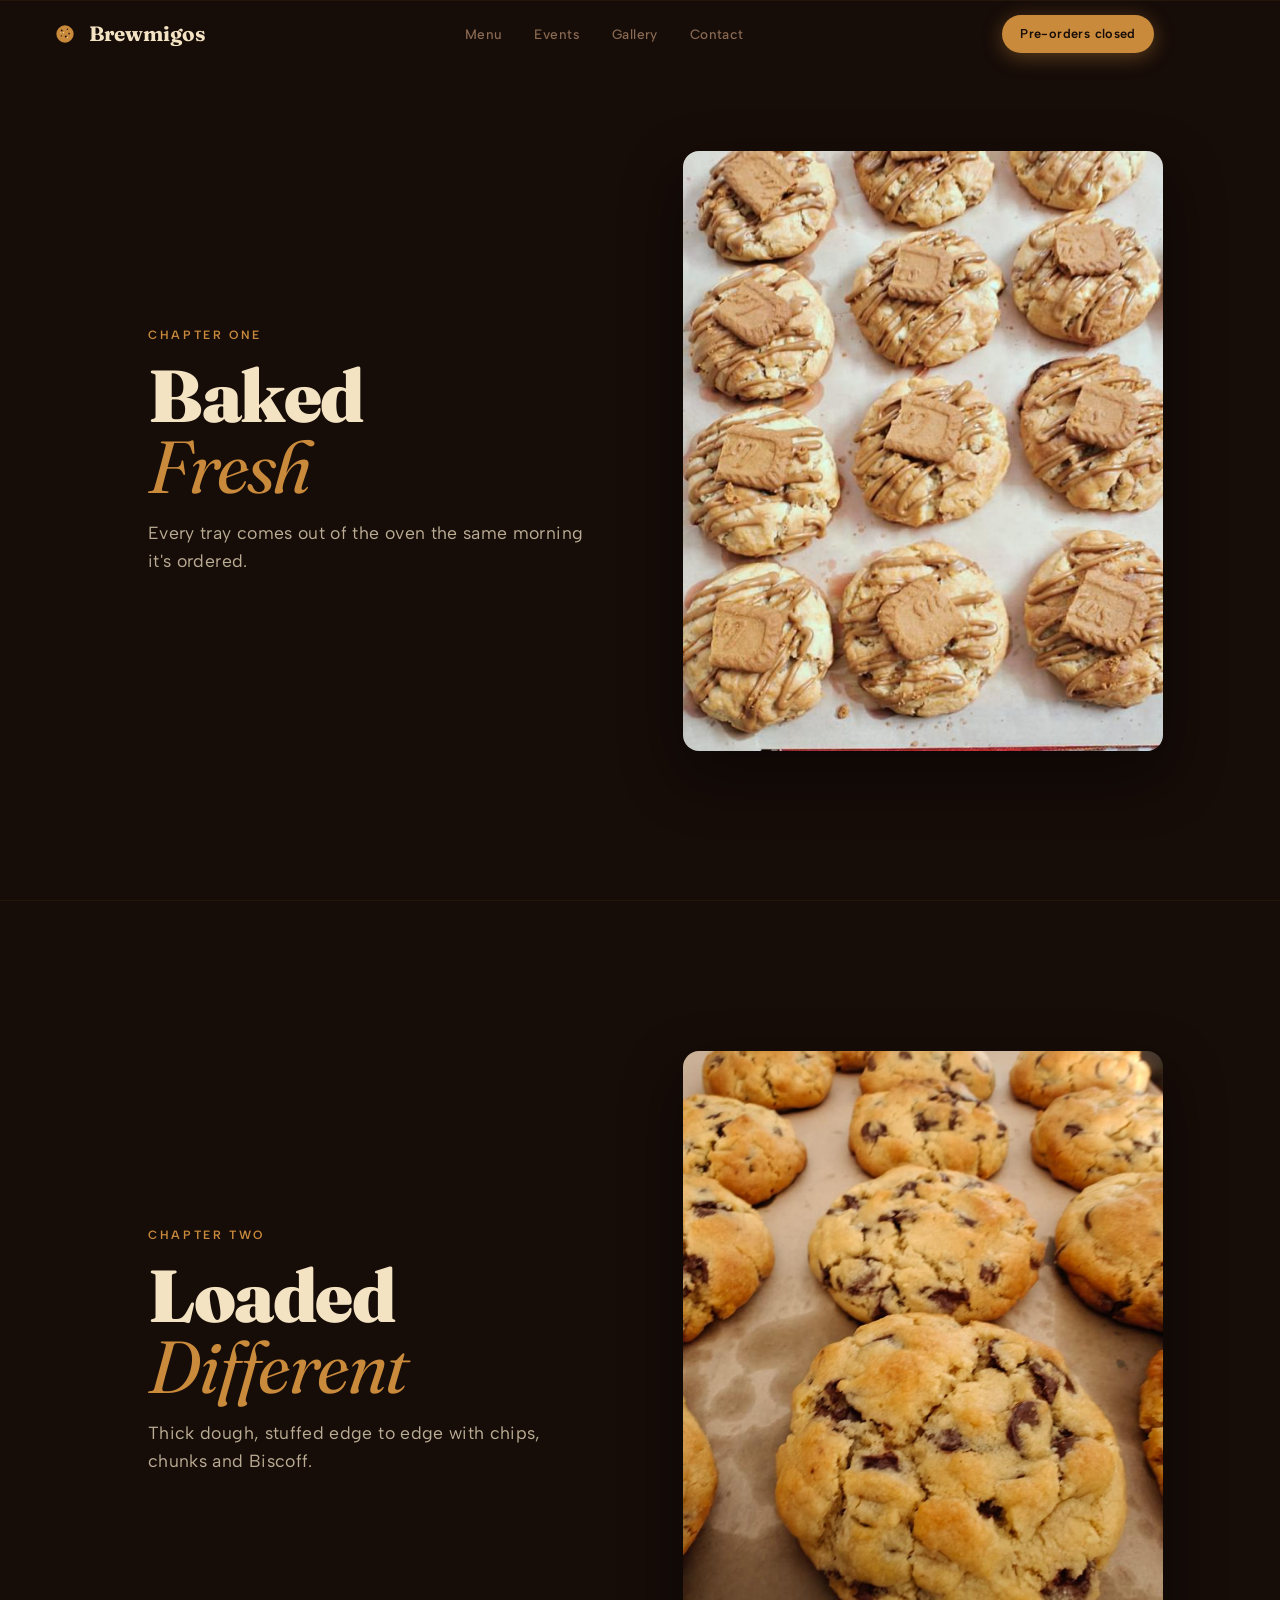
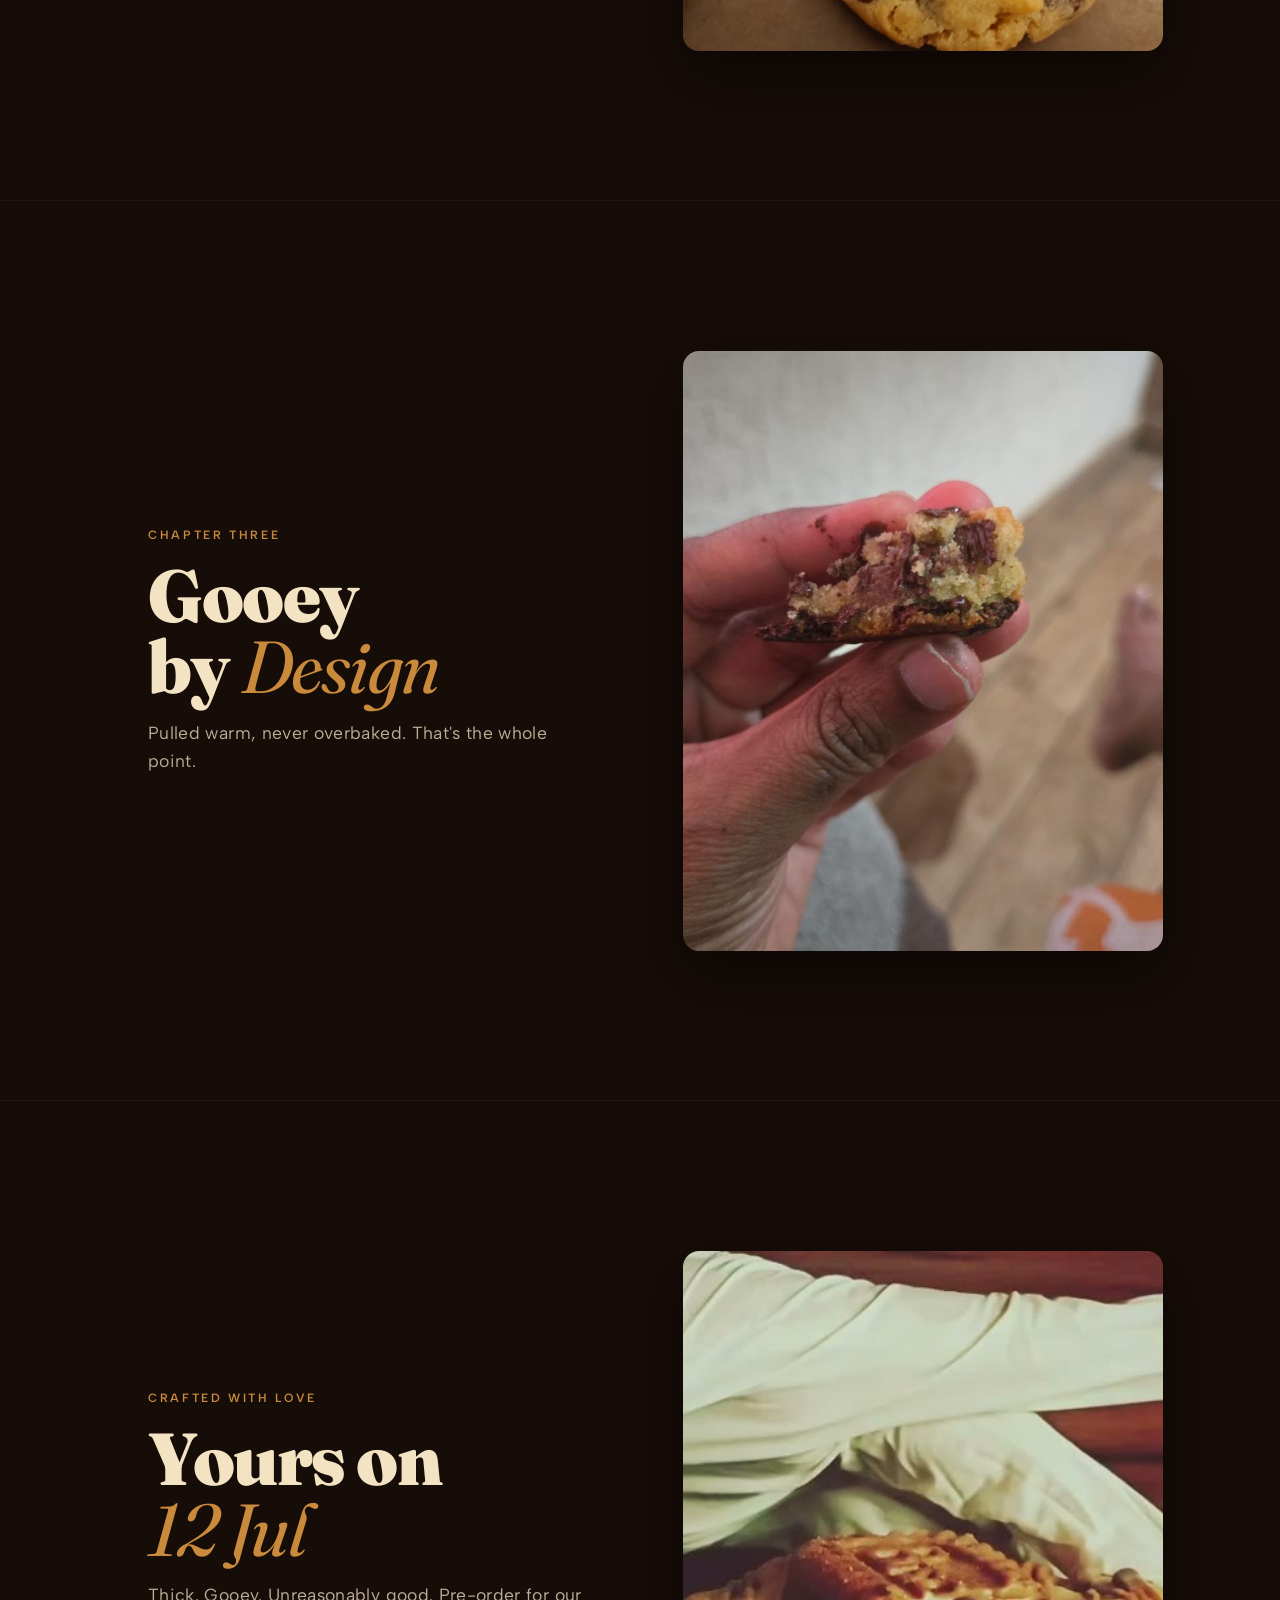
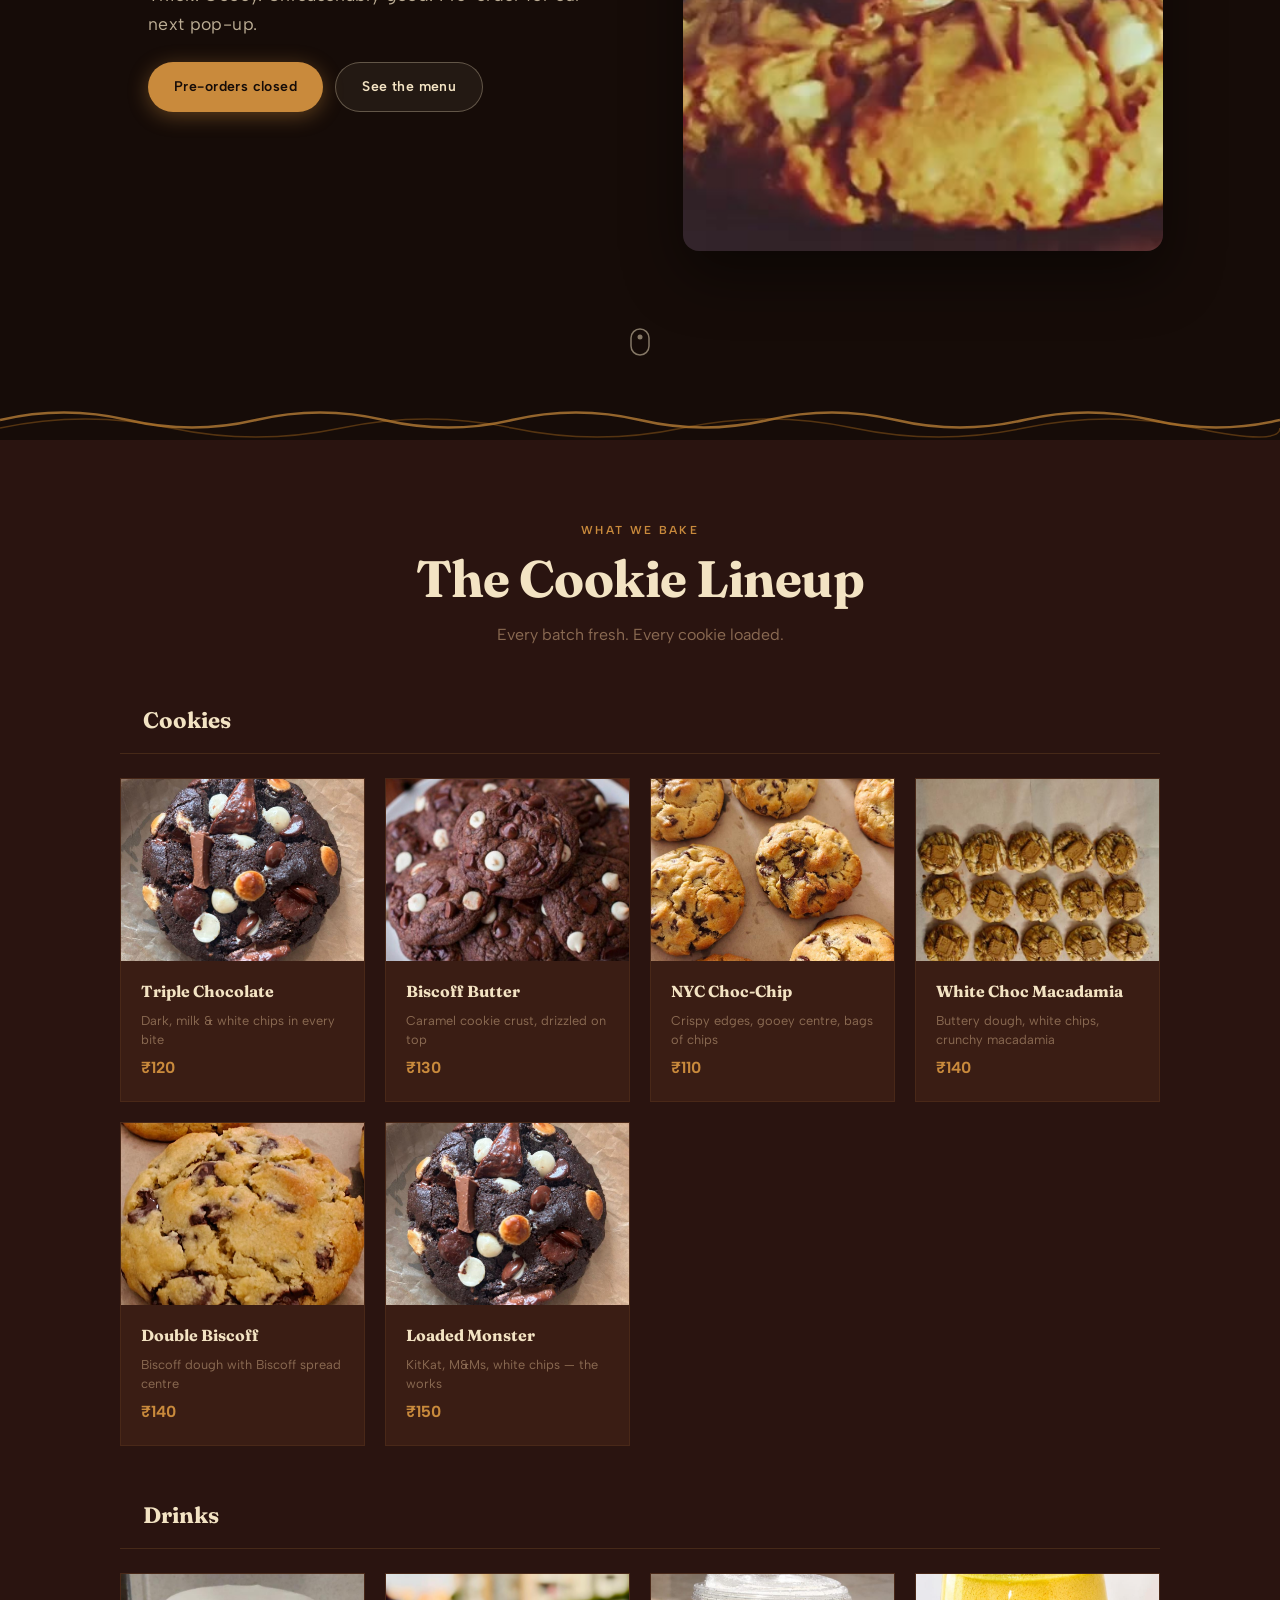
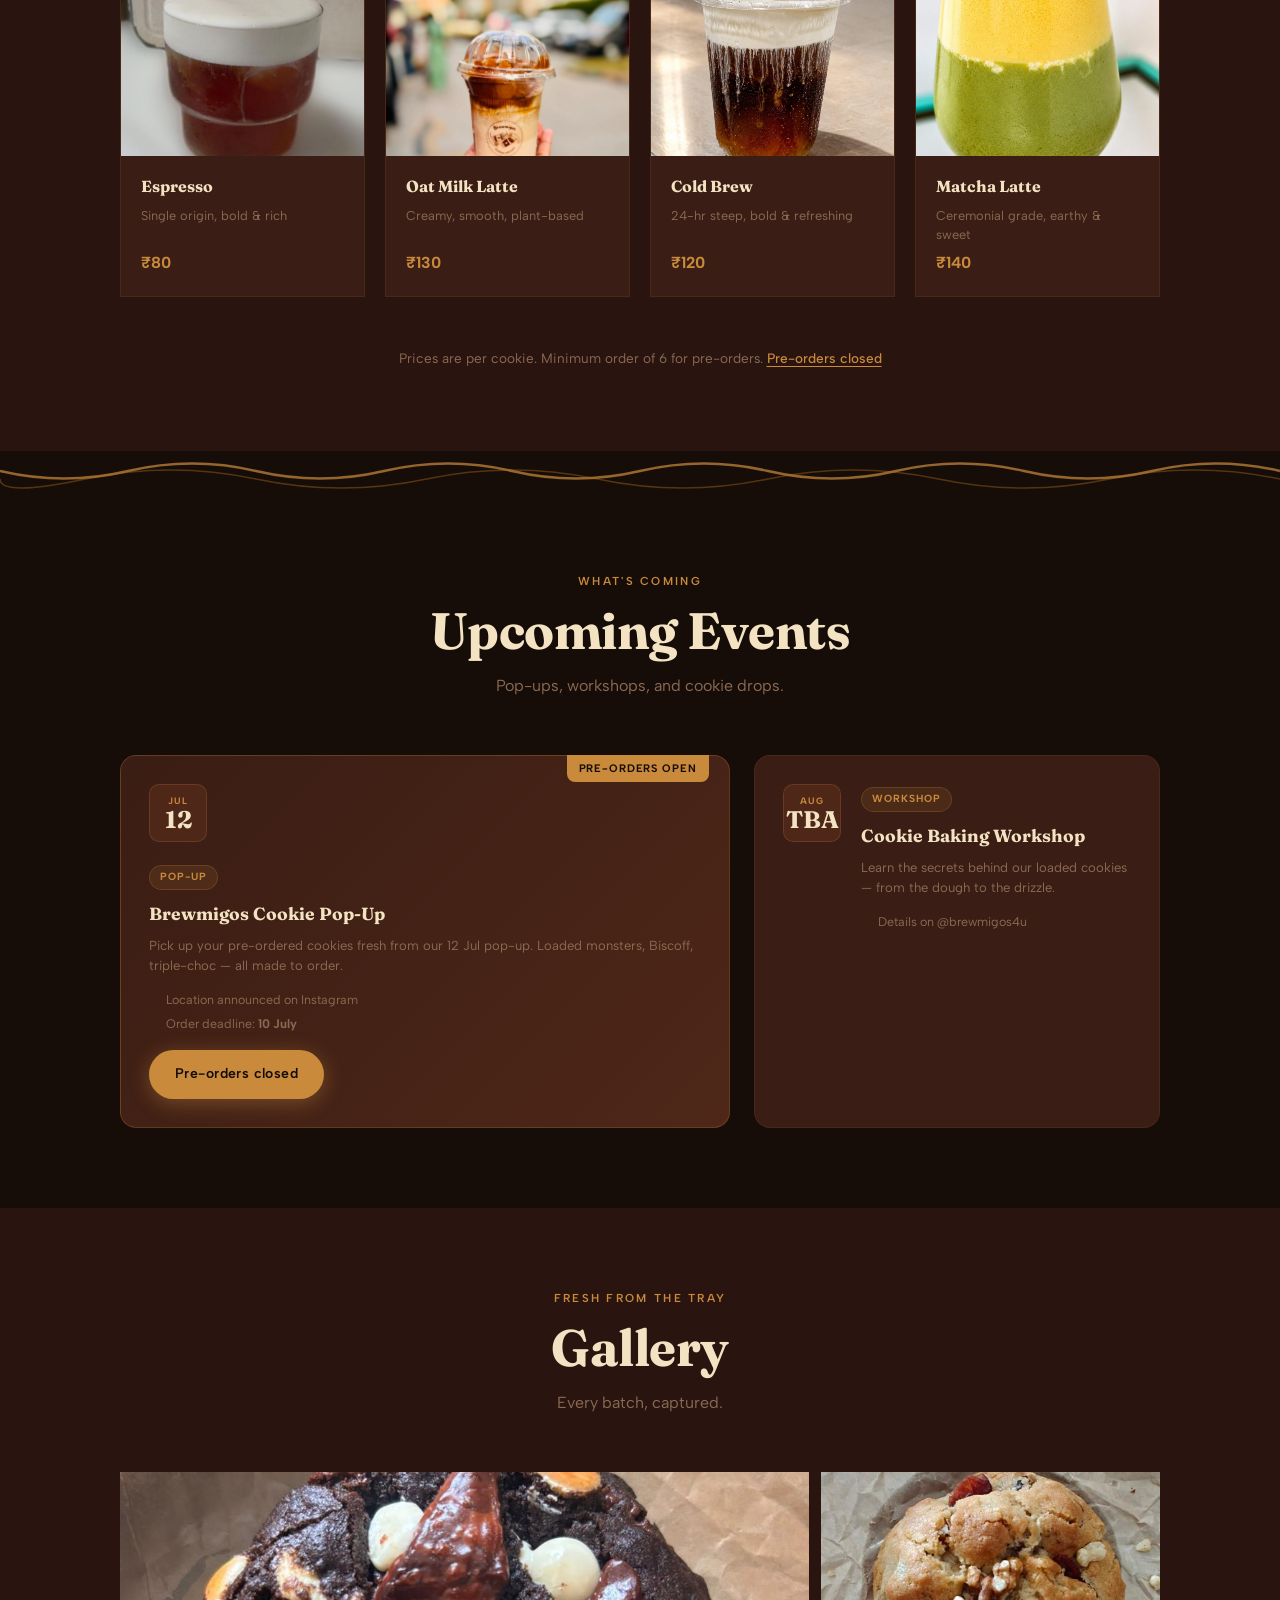
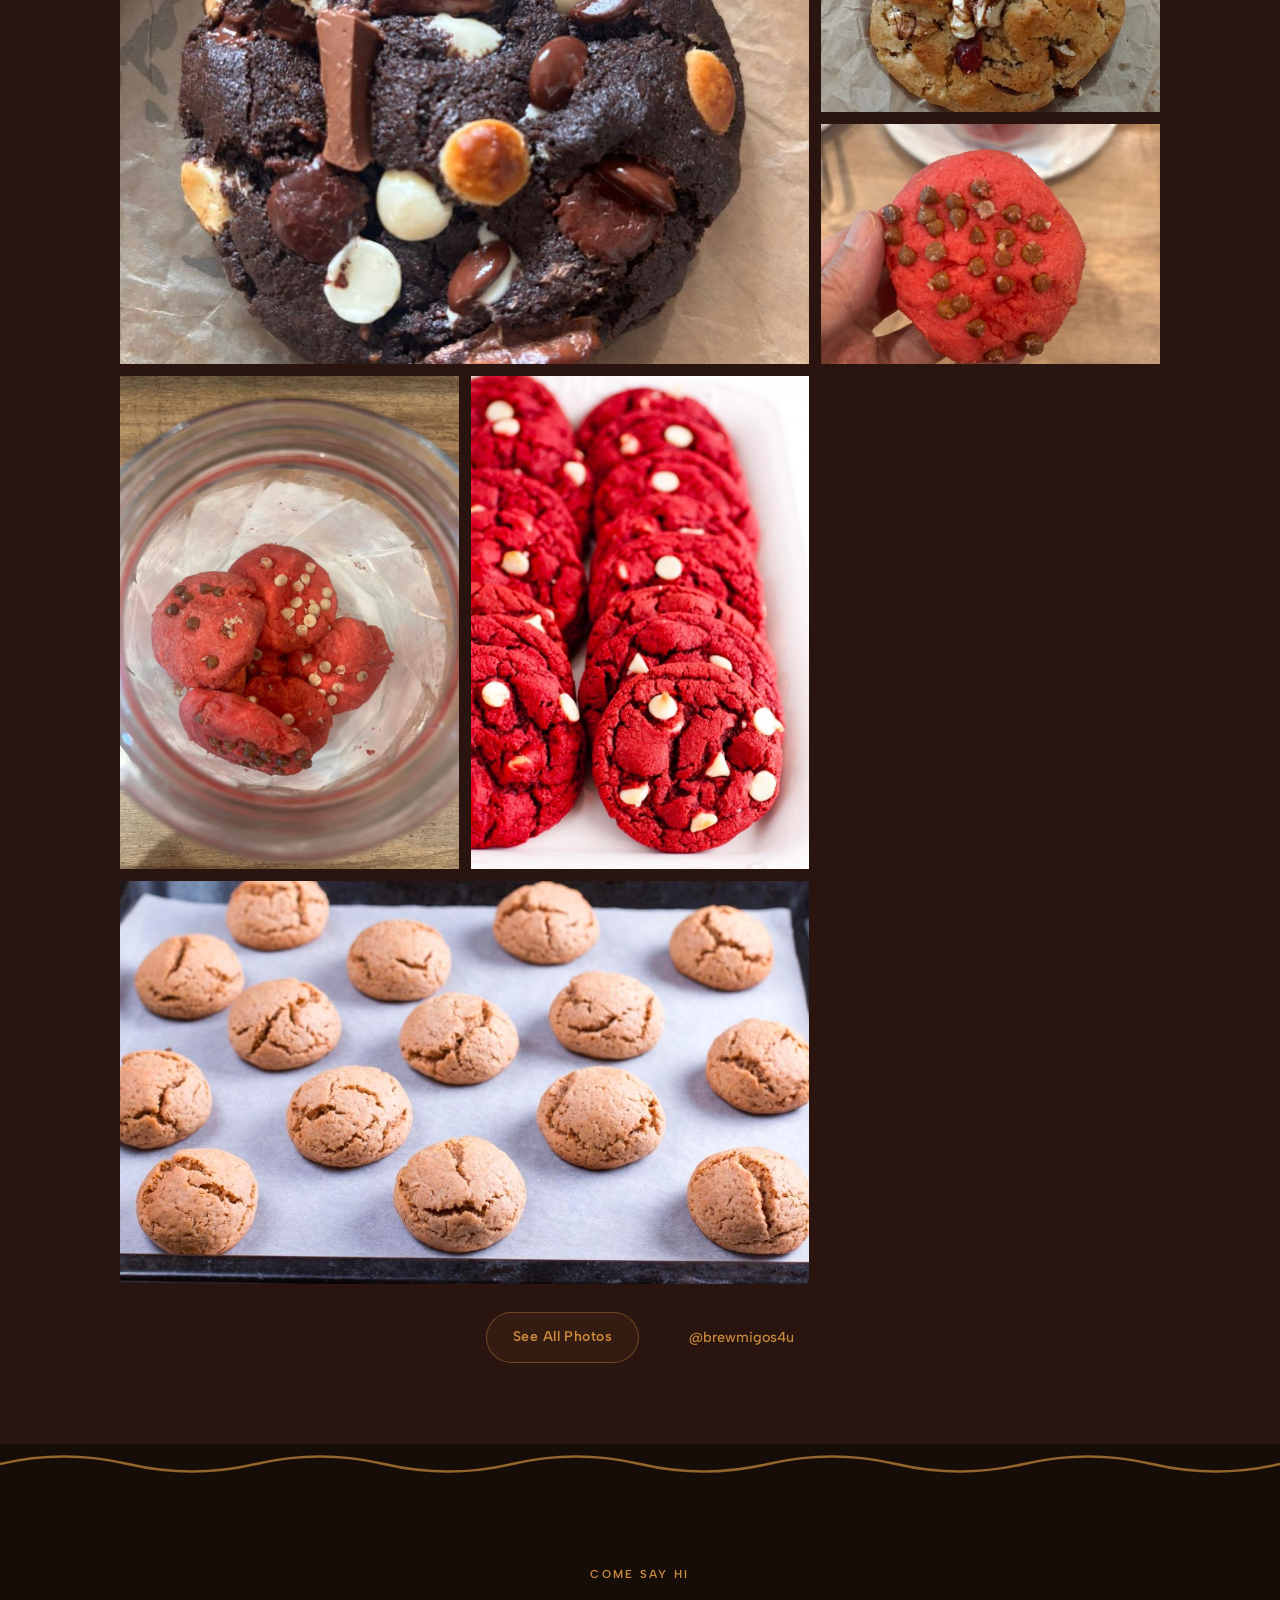
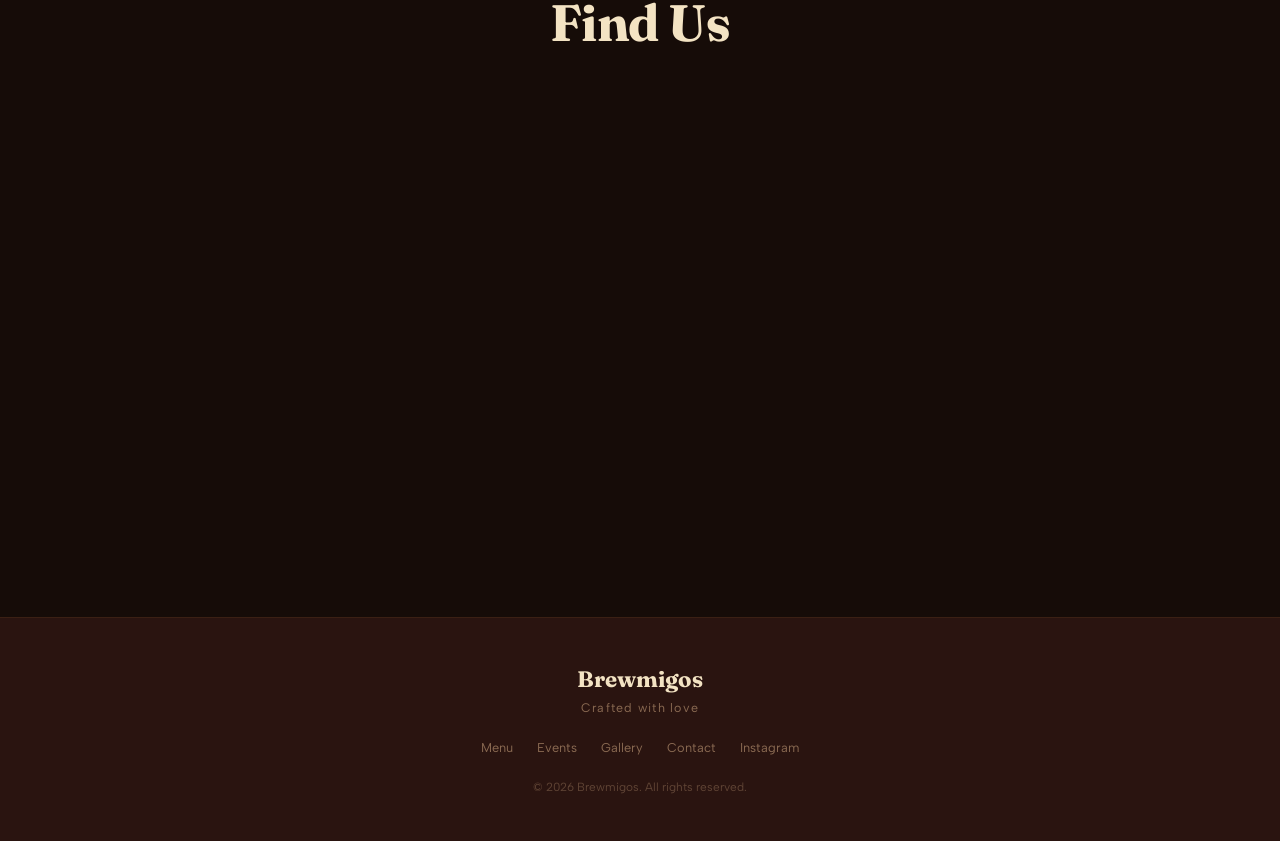
==== commit 986f77a5: "feat: real photos for drink menu cards, matching cookie card layout Drinks previously showed a Lucid" ====
--- a/index.html
+++ b/index.html
@@ -224,29 +224,45 @@
           <i data-lucide="coffee" class="icon"></i> Drinks
         </h3>
         <div class="menu__grid menu__grid--drinks">
-          <div class="menu-card menu-card--drink" data-tilt>
-            <i data-lucide="coffee" class="icon menu-card__icon"></i>
-            <h4 class="menu-card__name">Espresso</h4>
-            <p class="menu-card__desc">Single origin, bold &amp; rich</p>
-            <span class="menu-card__price">&#8377;80</span>
-          </div>
-          <div class="menu-card menu-card--drink" data-tilt>
-            <i data-lucide="milk" class="icon menu-card__icon"></i>
-            <h4 class="menu-card__name">Oat Milk Latte</h4>
-            <p class="menu-card__desc">Creamy, smooth, plant-based</p>
-            <span class="menu-card__price">&#8377;130</span>
-          </div>
-          <div class="menu-card menu-card--drink" data-tilt>
-            <i data-lucide="snowflake" class="icon menu-card__icon"></i>
-            <h4 class="menu-card__name">Cold Brew</h4>
-            <p class="menu-card__desc">24-hr steep, bold &amp; refreshing</p>
-            <span class="menu-card__price">&#8377;120</span>
-          </div>
-          <div class="menu-card menu-card--drink" data-tilt>
-            <i data-lucide="leaf" class="icon menu-card__icon"></i>
-            <h4 class="menu-card__name">Matcha Latte</h4>
-            <p class="menu-card__desc">Ceremonial grade, earthy &amp; sweet</p>
-            <span class="menu-card__price">&#8377;140</span>
+          <div class="menu-card" data-tilt>
+            <div class="menu-card__photo">
+              <img src="assets/PHOTO-2026-06-29-11-44-35%2026.jpg" alt="Espresso" loading="lazy" />
+            </div>
+            <div class="menu-card__body">
+              <h4 class="menu-card__name">Espresso</h4>
+              <p class="menu-card__desc">Single origin, bold &amp; rich</p>
+              <span class="menu-card__price">&#8377;80</span>
+            </div>
+          </div>
+          <div class="menu-card" data-tilt>
+            <div class="menu-card__photo">
+              <img src="assets/PHOTO-2026-06-29-11-44-35%2019.jpg" alt="Oat Milk Latte" loading="lazy" />
+            </div>
+            <div class="menu-card__body">
+              <h4 class="menu-card__name">Oat Milk Latte</h4>
+              <p class="menu-card__desc">Creamy, smooth, plant-based</p>
+              <span class="menu-card__price">&#8377;130</span>
+            </div>
+          </div>
+          <div class="menu-card" data-tilt>
+            <div class="menu-card__photo">
+              <img src="assets/PHOTO-2026-06-29-11-44-35%2031.jpg" alt="Cold Brew" loading="lazy" />
+            </div>
+            <div class="menu-card__body">
+              <h4 class="menu-card__name">Cold Brew</h4>
+              <p class="menu-card__desc">24-hr steep, bold &amp; refreshing</p>
+              <span class="menu-card__price">&#8377;120</span>
+            </div>
+          </div>
+          <div class="menu-card" data-tilt>
+            <div class="menu-card__photo">
+              <img src="assets/PHOTO-2026-06-29-11-44-35%2028.jpg" alt="Matcha Latte" loading="lazy" />
+            </div>
+            <div class="menu-card__body">
+              <h4 class="menu-card__name">Matcha Latte</h4>
+              <p class="menu-card__desc">Ceremonial grade, earthy &amp; sweet</p>
+              <span class="menu-card__price">&#8377;140</span>
+            </div>
           </div>
         </div>
       </div>
--- a/style.css
+++ b/style.css
@@ -57,6 +57,10 @@
   line-height: 1.6;
   overflow-x: hidden;
   -webkit-font-smoothing: antialiased;
+  /* Cookie cursor (matches the navbar logo mark). Elements with their
+     own cursor (buttons, the draggable gallery, lightbox zoom) keep
+     that more specific value — this only sets the default. */
+  cursor: url('icons/cursor-cookie.svg') 16 16, auto;
 }
 img, video { display: block; max-width: 100%; }
 a { color: inherit; text-decoration: none; }
@@ -358,7 +362,7 @@
   grid-template-columns: repeat(auto-fill, minmax(210px, 1fr));
   gap: 20px;
 }
-.menu__grid--drinks { grid-template-columns: repeat(auto-fill, minmax(160px, 1fr)); }
+.menu__grid--drinks { grid-template-columns: repeat(auto-fill, minmax(210px, 1fr)); }
 
 /* Cookie cards (photo) — sharp rectangular crop, no rounded mask */
 .menu-card {
@@ -390,13 +394,6 @@
 }
 .menu-card__desc { font-size: 0.8rem; color: var(--c-text-dim); line-height: 1.5; flex: 1; }
 .menu-card__price { font-size: 1rem; font-weight: 700; color: var(--c-gold); }
-
-/* Drink cards (icon-only) */
-.menu-card--drink {
-  flex-direction: column; padding: 24px 20px;
-  align-items: flex-start; gap: 8px;
-}
-.menu-card__icon { width: 28px; height: 28px; color: var(--c-gold); }
 
 .menu__note {
   text-align: center; font-size: 0.85rem; color: var(--c-text-dim);
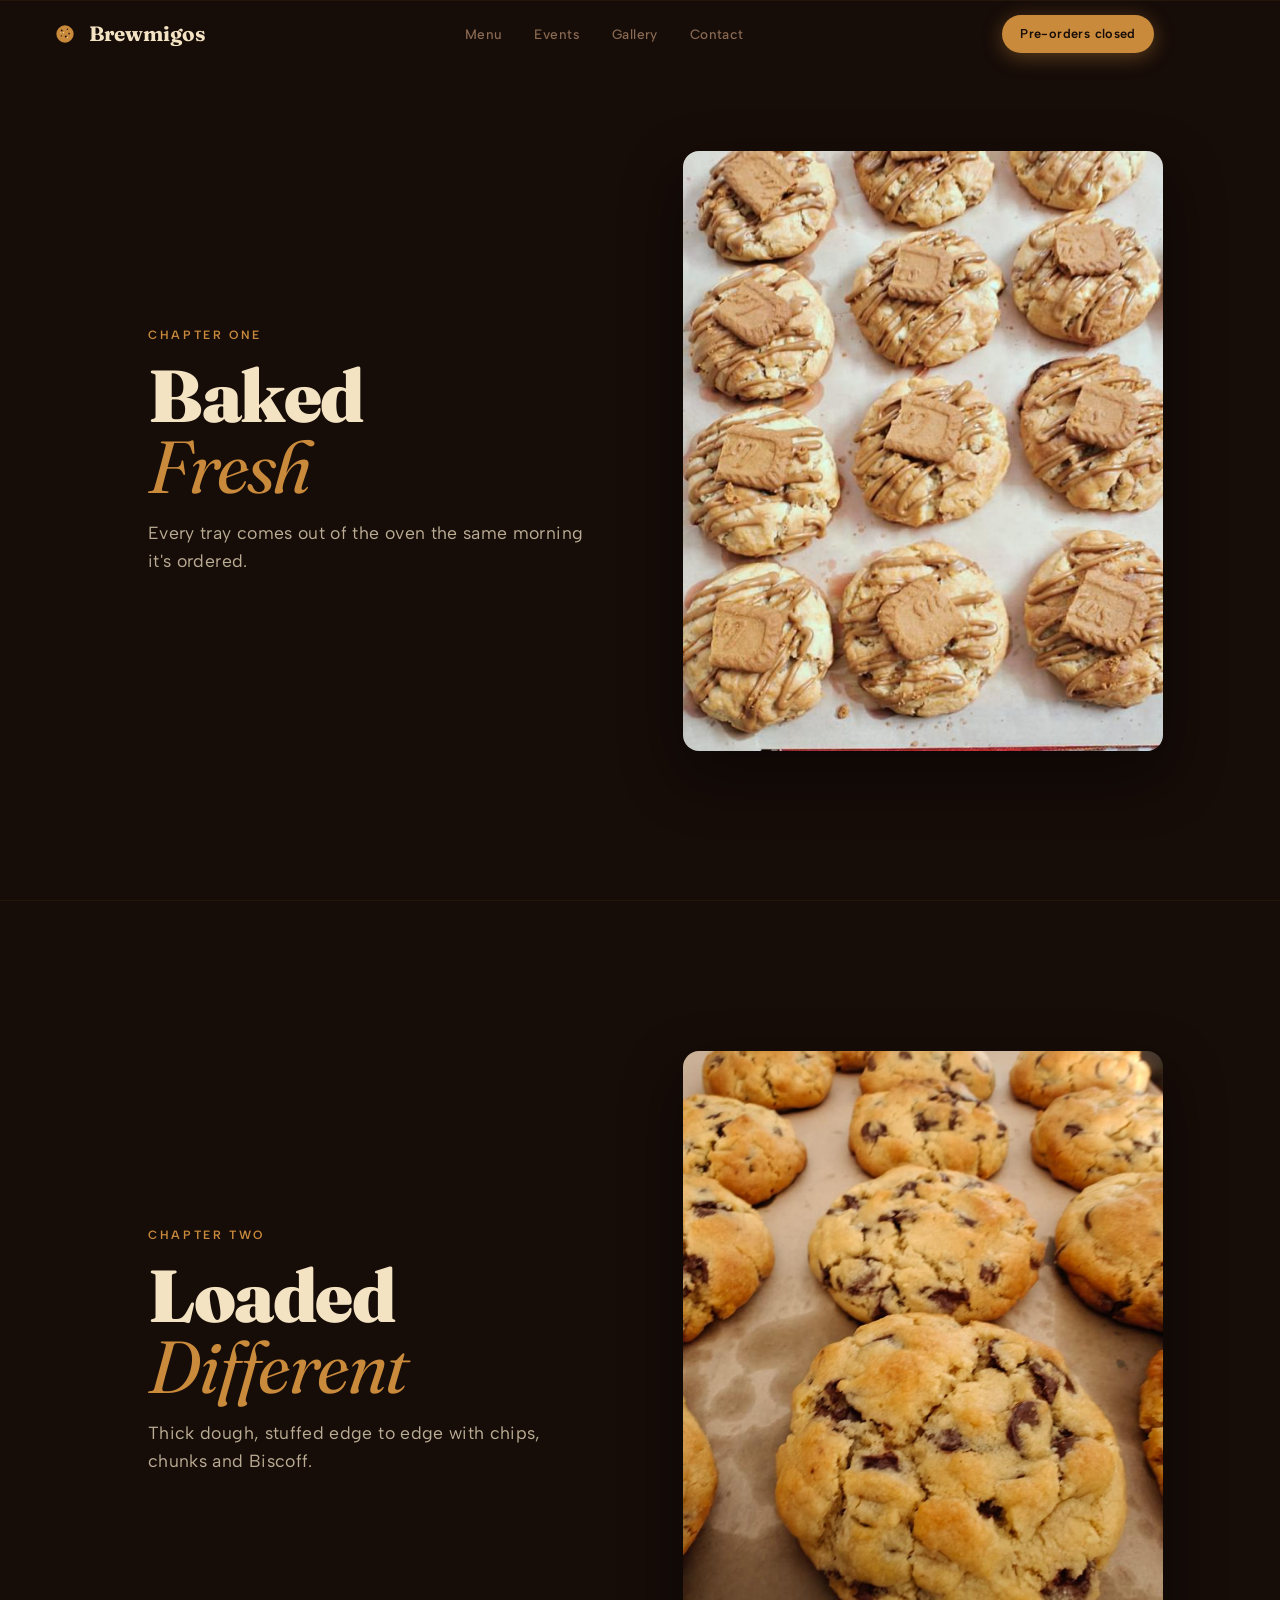
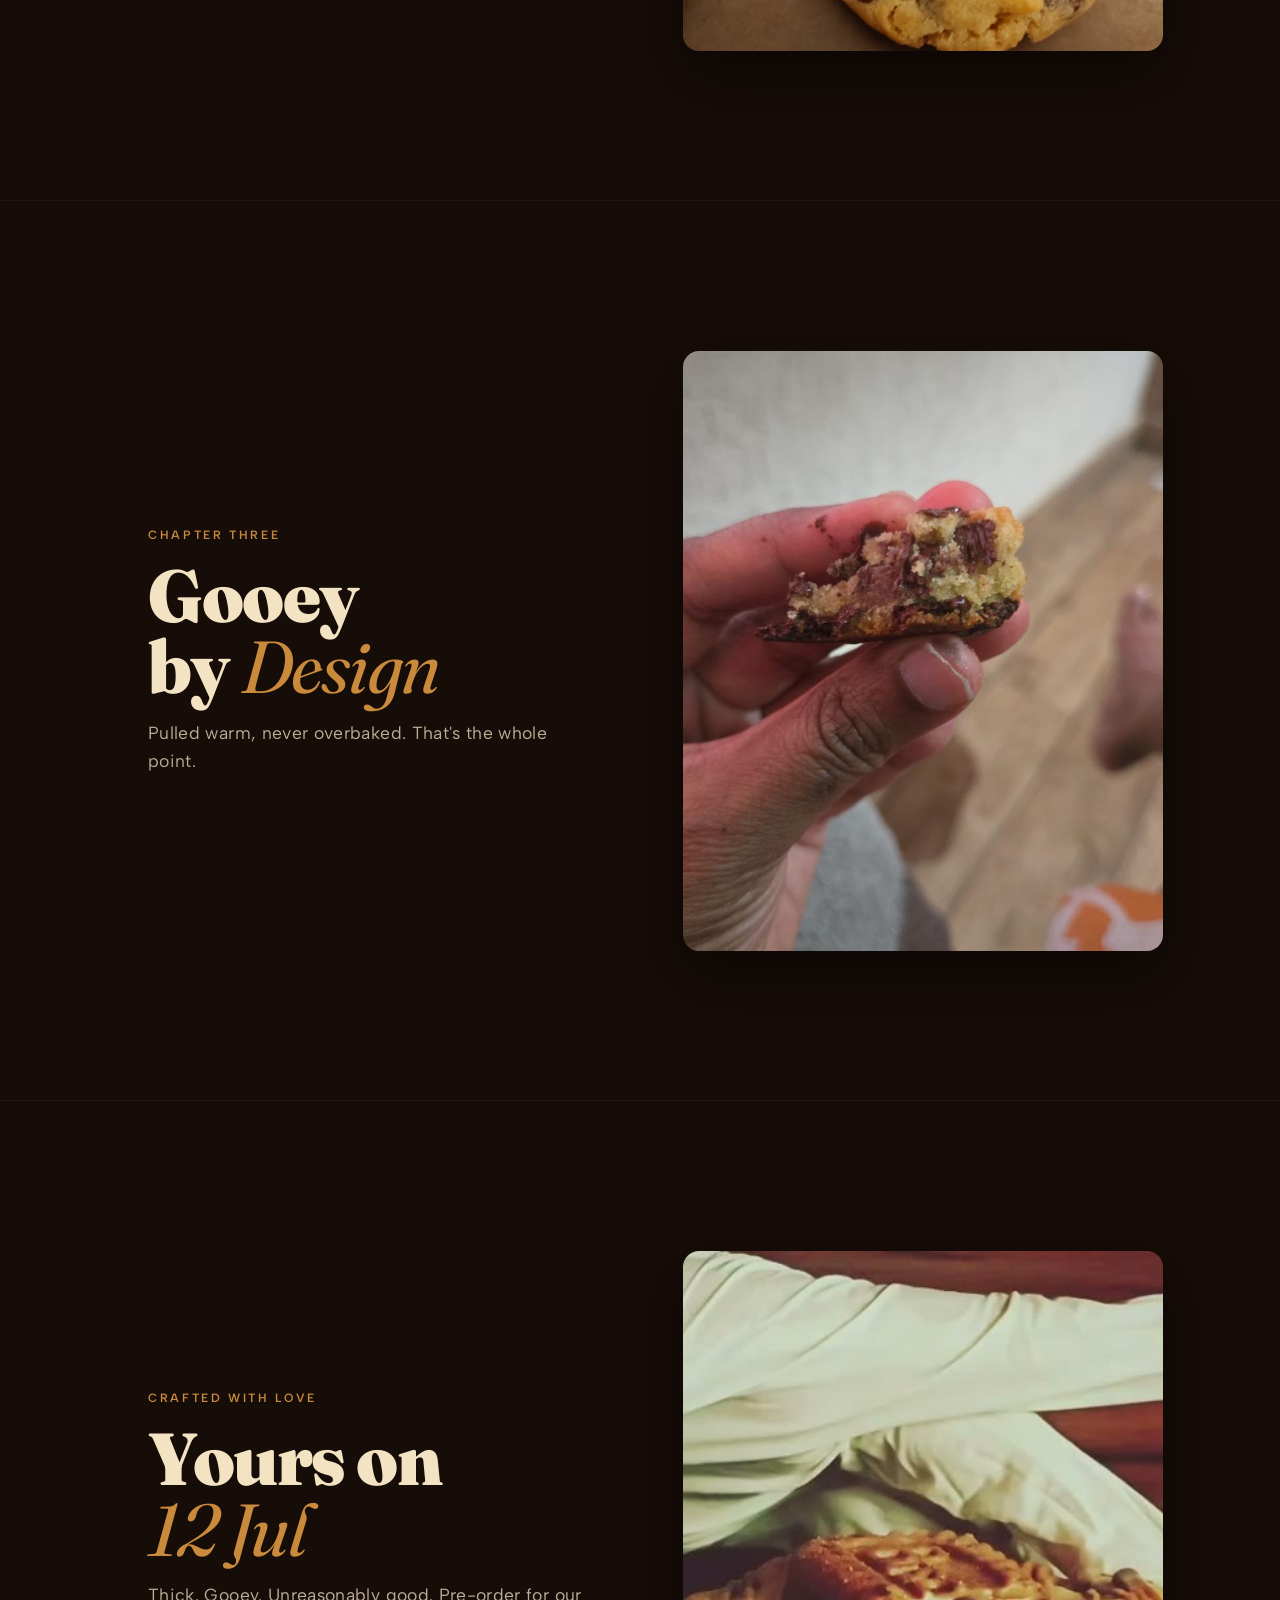
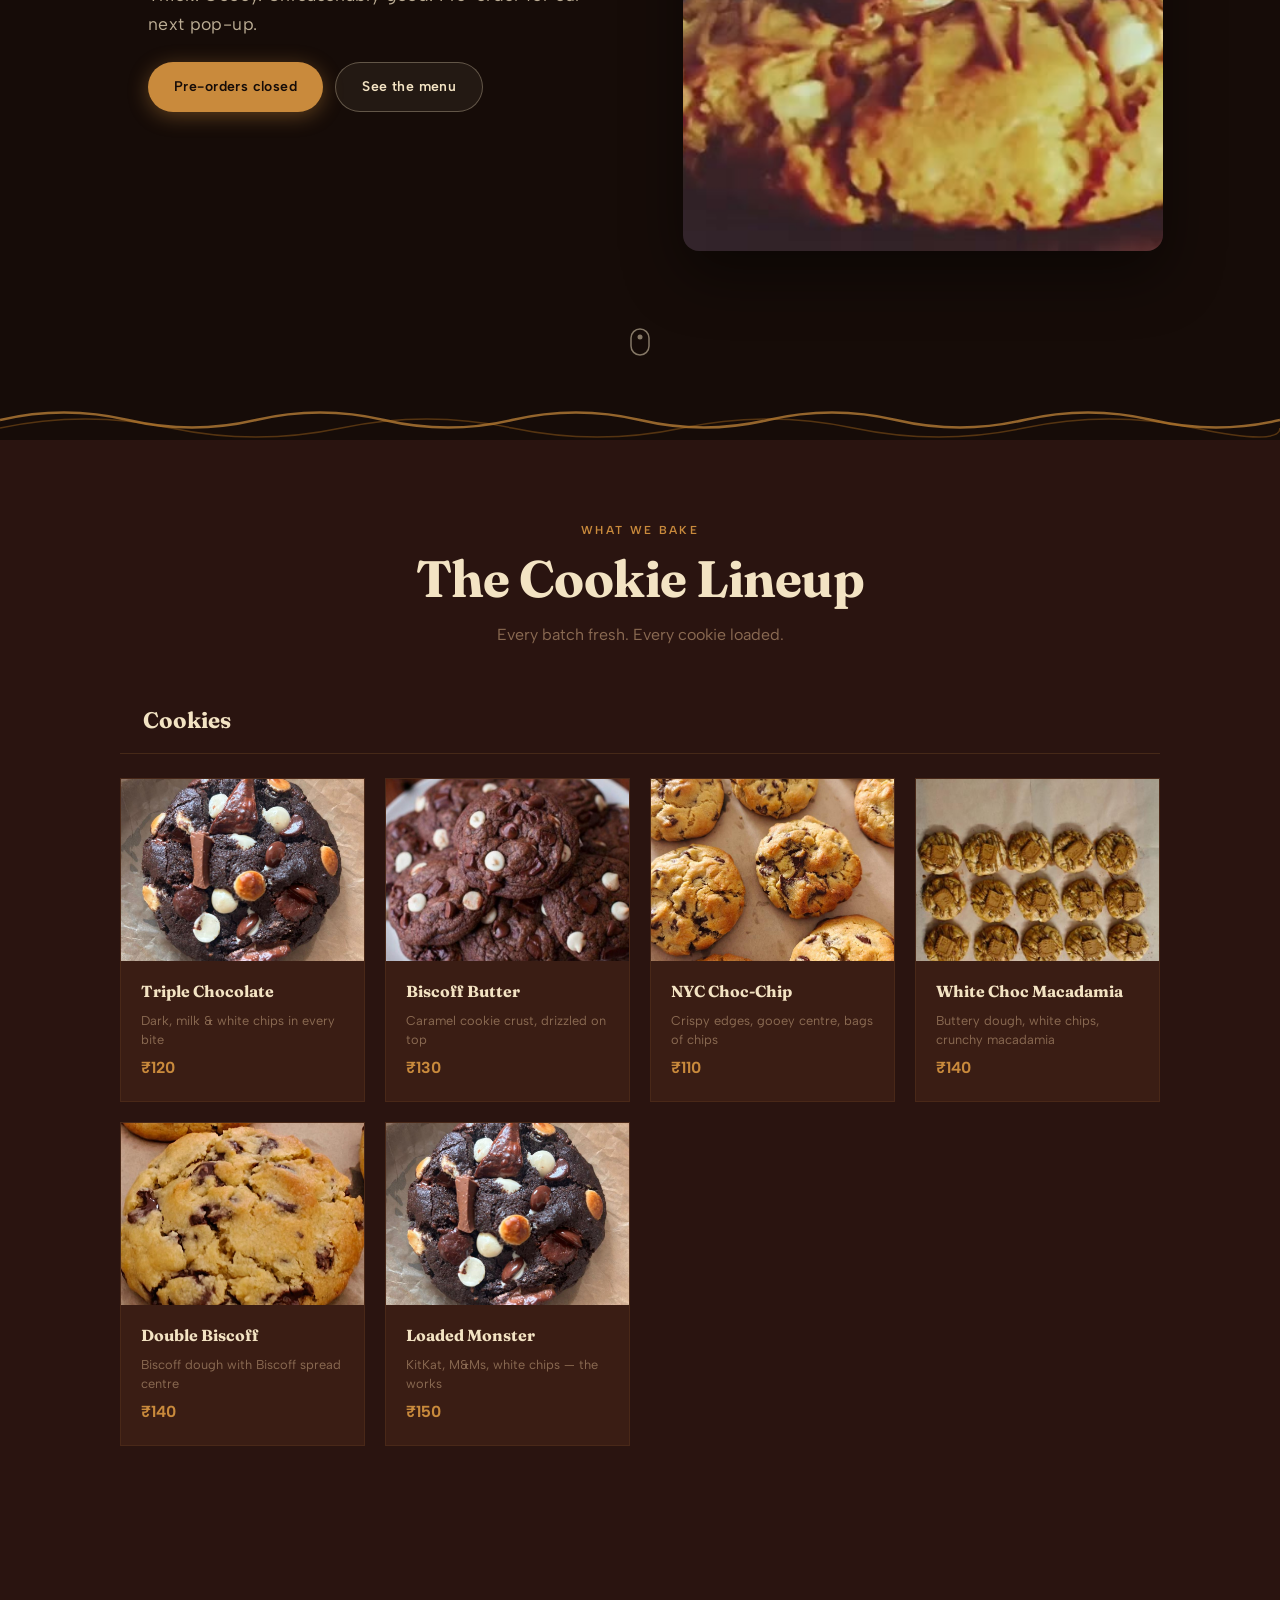
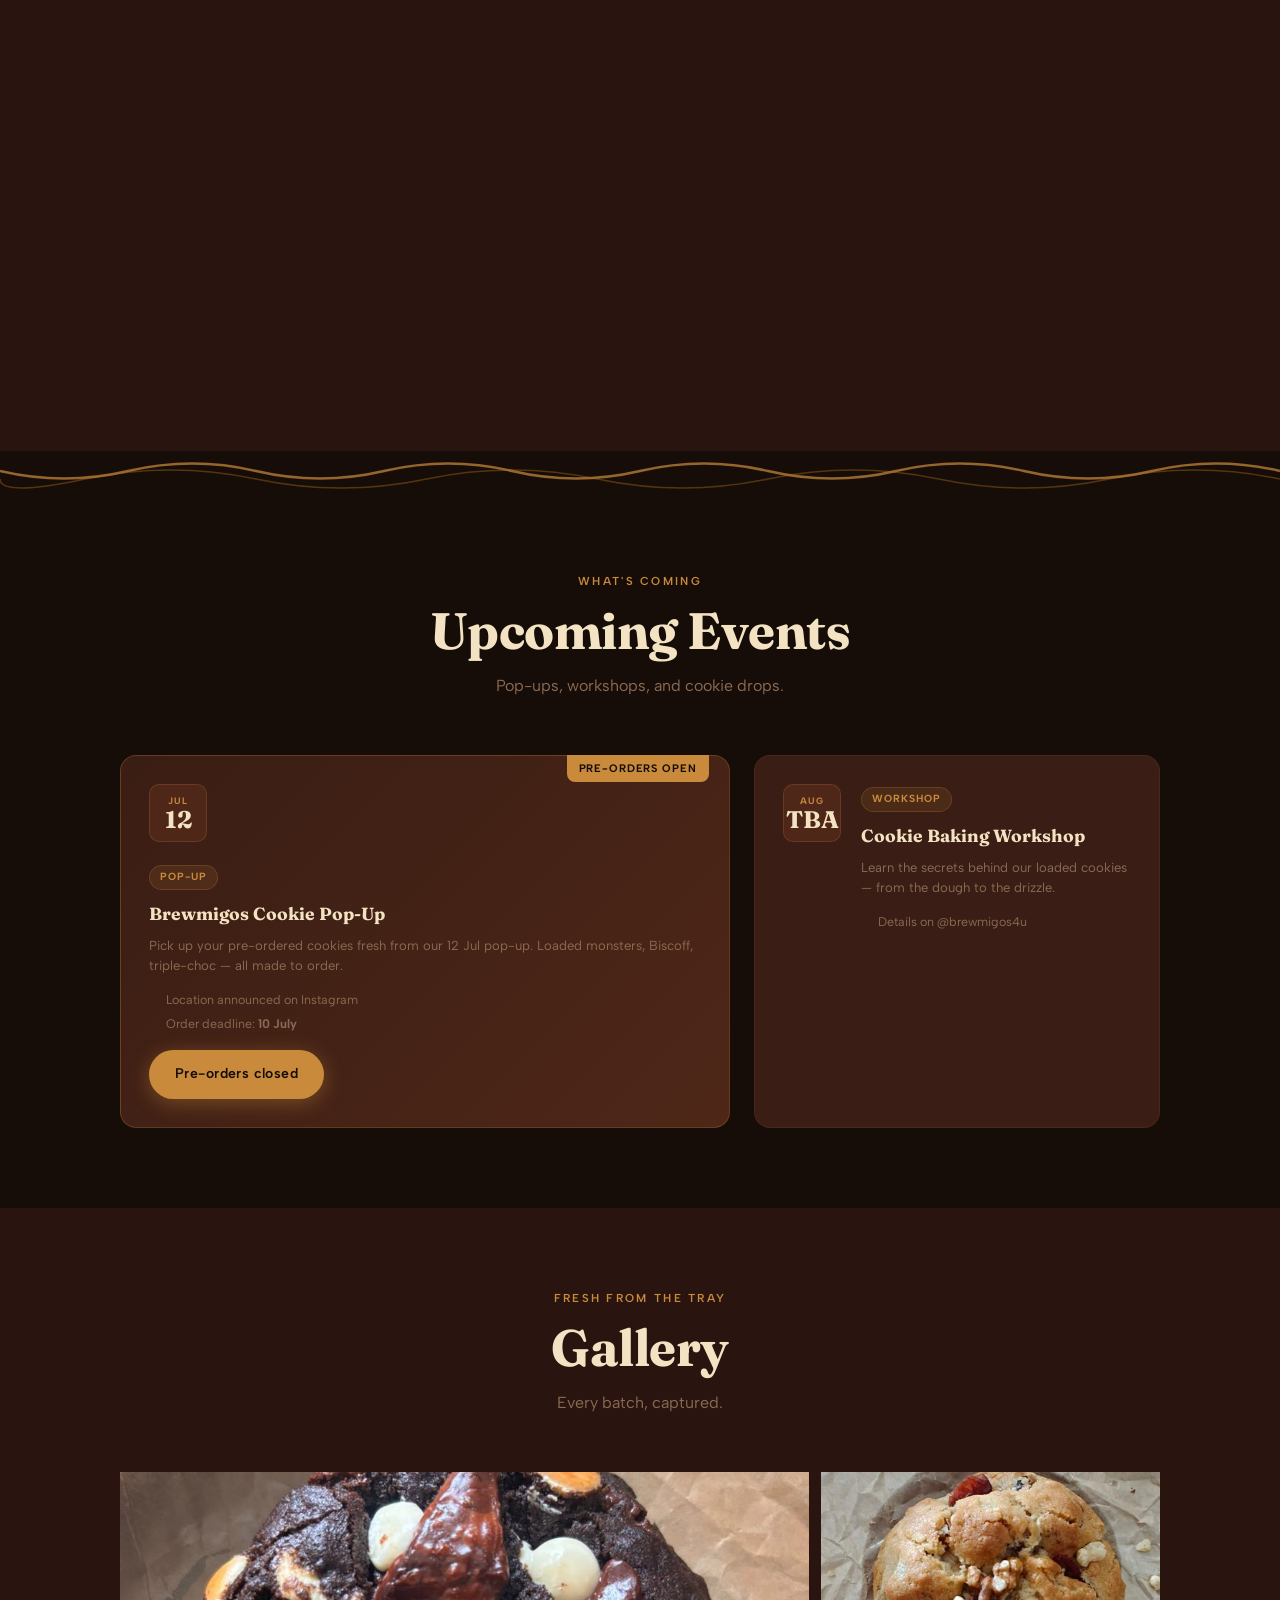
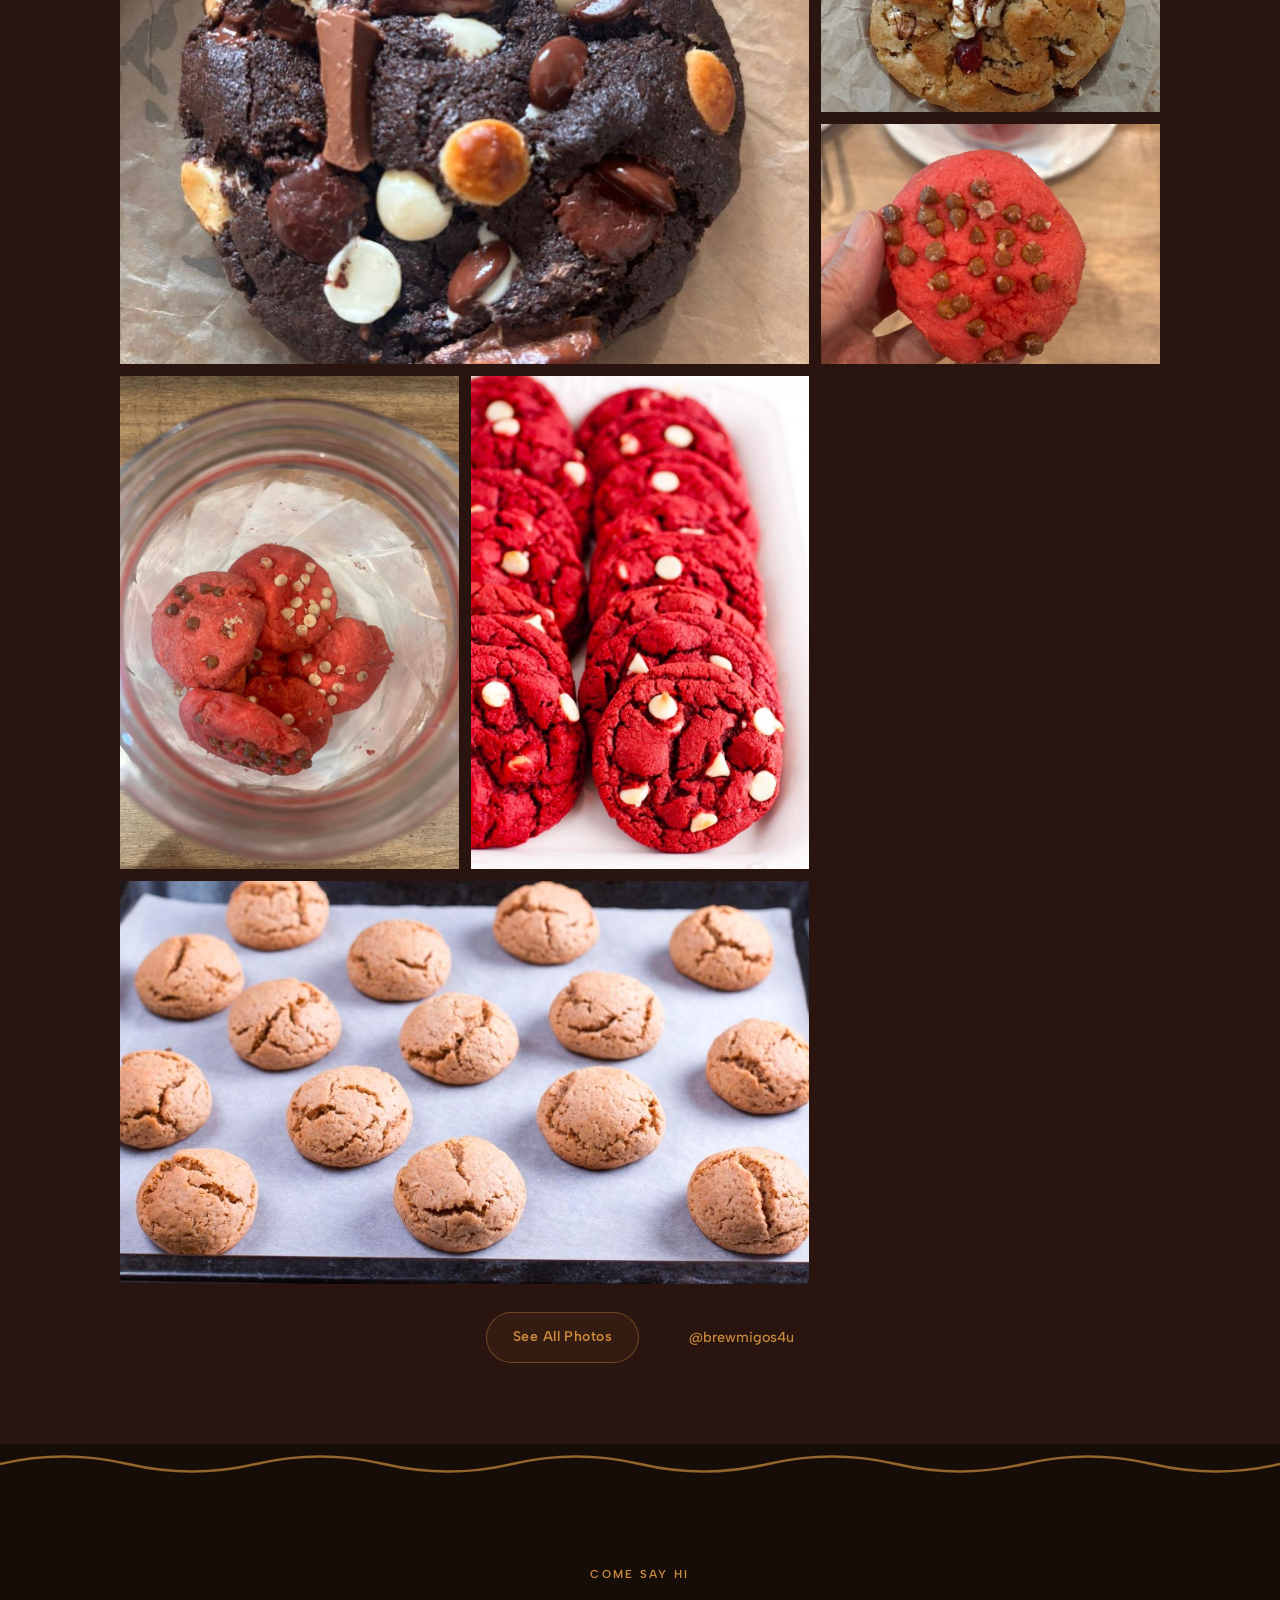
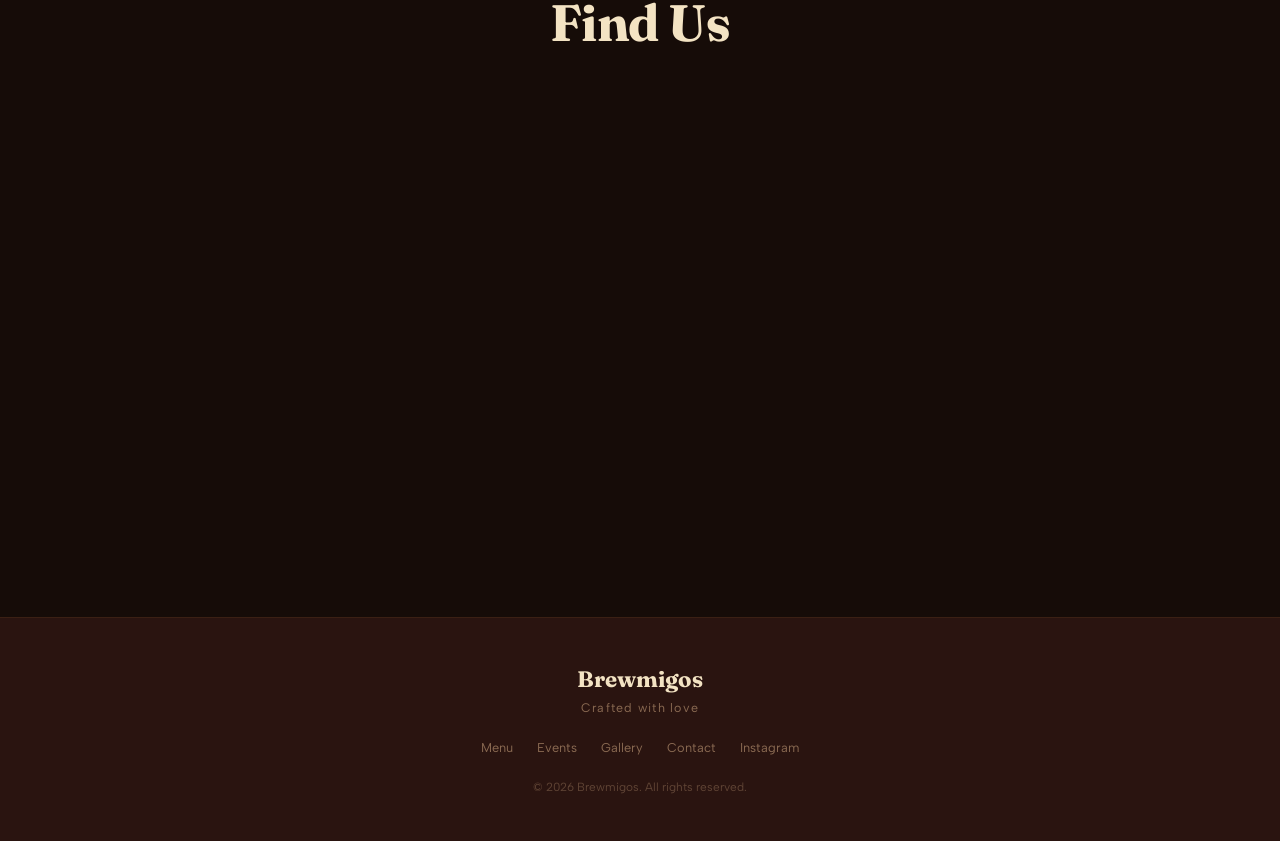
==== commit 0c8e20ee: "feat: PWA install indicator, Android phones only Small dismissible "Install App" pill, bottom-right," ====
--- a/index.html
+++ b/index.html
@@ -124,6 +124,16 @@
         </div>
       </div>
 
+    </div>
+
+    <!-- Mobile carousel dots — hidden unless story.js activates the
+         horizontal auto-sliding carousel (JS opts in via .story--carousel,
+         same progressive-enhancement pattern as the desktop pin). -->
+    <div class="story__carousel-dots">
+      <button class="story__carousel-dot" data-goto="0" aria-label="Chapter 1: Baked Fresh"></button>
+      <button class="story__carousel-dot" data-goto="1" aria-label="Chapter 2: Loaded Different"></button>
+      <button class="story__carousel-dot" data-goto="2" aria-label="Chapter 3: Gooey by Design"></button>
+      <button class="story__carousel-dot" data-goto="3" aria-label="Chapter 4: Yours on 12 Jul"></button>
     </div>
 
     <a href="#menu" class="story__scroll" aria-label="Scroll down">
@@ -498,6 +508,17 @@
     </div>
   </footer>
 
+  <!-- ── Install indicator (Android phones only) ──────────────────────────── -->
+  <div class="install-indicator" id="install-indicator" hidden>
+    <button class="install-indicator__btn" id="install-btn">
+      <i data-lucide="download" class="icon icon--sm"></i>
+      <span>Install App</span>
+    </button>
+    <button class="install-indicator__close" id="install-close" aria-label="Dismiss">
+      <i data-lucide="x" class="icon icon--sm"></i>
+    </button>
+  </div>
+
   <!-- ── Pre-order modal ─────────────────────────────────────────────────── -->
   <div class="po-modal" id="preorder-modal" role="dialog" aria-modal="true" aria-label="Pre-order">
     <div class="po-modal__inner">
--- a/style.css
+++ b/style.css
@@ -300,6 +300,26 @@
 }
 .story__scroll-dot { animation: scrollBob 2s ease-in-out infinite; }
 
+/* Horizontal carousel dots — mobile only, JS opt-in (.story--carousel) */
+.story__carousel-dots {
+  display: none;
+  position: absolute; bottom: 20px; left: 50%;
+  transform: translateX(-50%);
+  z-index: 3;
+  gap: 8px;
+}
+.story--carousel .story__carousel-dots { display: flex; }
+.story__carousel-dot {
+  width: 7px; height: 7px;
+  border-radius: 50%;
+  background: rgba(201, 138, 60, 0.3);
+  transition: background 0.3s, transform 0.3s;
+}
+.story__carousel-dot.active {
+  background: var(--c-gold);
+  transform: scale(1.4);
+}
+
 /* ── Pinned/enhanced mode (JS opt-in via story.js) ──────── */
 .story--pinned .story__sticky {
   position: relative;
@@ -615,6 +635,42 @@
 .footer__links a { font-size: 0.8rem; color: var(--c-text-dim); transition: color 0.2s; }
 .footer__links a:hover { color: var(--c-gold); }
 .footer__copy { font-size: 0.74rem; color: var(--c-text-dim); opacity: 0.55; }
+
+/* ── Install indicator (Android phones only) ────────── */
+.install-indicator {
+  position: fixed;
+  bottom: 20px; right: 16px;
+  z-index: 50;
+  display: flex;
+  align-items: center;
+  gap: 2px;
+  background: var(--c-surface2);
+  border: 1px solid rgba(201, 138, 60, 0.3);
+  border-radius: 50px;
+  padding: 4px;
+  box-shadow: 0 8px 28px rgba(0, 0, 0, 0.45);
+  opacity: 0;
+  transform: translateY(12px);
+  animation: fadeUp 0.4s var(--ease-out) forwards;
+}
+.install-indicator[hidden] { display: none; }
+.install-indicator__btn {
+  display: flex; align-items: center; gap: 8px;
+  padding: 10px 16px;
+  border-radius: 50px;
+  color: var(--c-gold);
+  font-size: 0.82rem; font-weight: 600;
+  transition: background 0.2s;
+}
+.install-indicator__btn:hover { background: rgba(201, 138, 60, 0.1); }
+.install-indicator__close {
+  width: 28px; height: 28px; flex-shrink: 0;
+  display: flex; align-items: center; justify-content: center;
+  border-radius: 50%;
+  color: var(--c-text-dim);
+  transition: background 0.2s, color 0.2s;
+}
+.install-indicator__close:hover { background: var(--c-surface3); color: var(--c-cream); }
 
 /* ── Pre-order modal ─────────────────────── */
 .po-modal {
@@ -795,6 +851,33 @@
   .story__cta { flex-direction: column; align-items: flex-start; }
   .btn { width: auto; }
 
+  /* Horizontal auto-sliding carousel — JS opt-in only (story.js adds
+     .story--carousel once it confirms motion is allowed; reduced-motion
+     visitors keep the plain vertical stacked flow above instead, since
+     an auto-advancing carousel is exactly the kind of motion that
+     preference exists to suppress). */
+  .story--carousel .story__sticky {
+    flex-direction: row;
+    height: 100svh;
+    overflow-x: auto;
+    overflow-y: hidden;
+    scroll-snap-type: x mandatory;
+    -webkit-overflow-scrolling: touch;
+    scrollbar-width: none;
+  }
+  .story--carousel .story__sticky::-webkit-scrollbar { display: none; }
+  .story--carousel .story__stage {
+    flex: 0 0 100%;
+    min-height: 0;
+    height: 100%;
+    border-top: none;
+    scroll-snap-align: start;
+  }
+  .story--carousel .story__row {
+    max-height: 100%;
+    overflow-y: auto;
+  }
+
   .menu__grid { grid-template-columns: repeat(auto-fill, minmax(160px, 1fr)); }
 
   .gallery__featured {
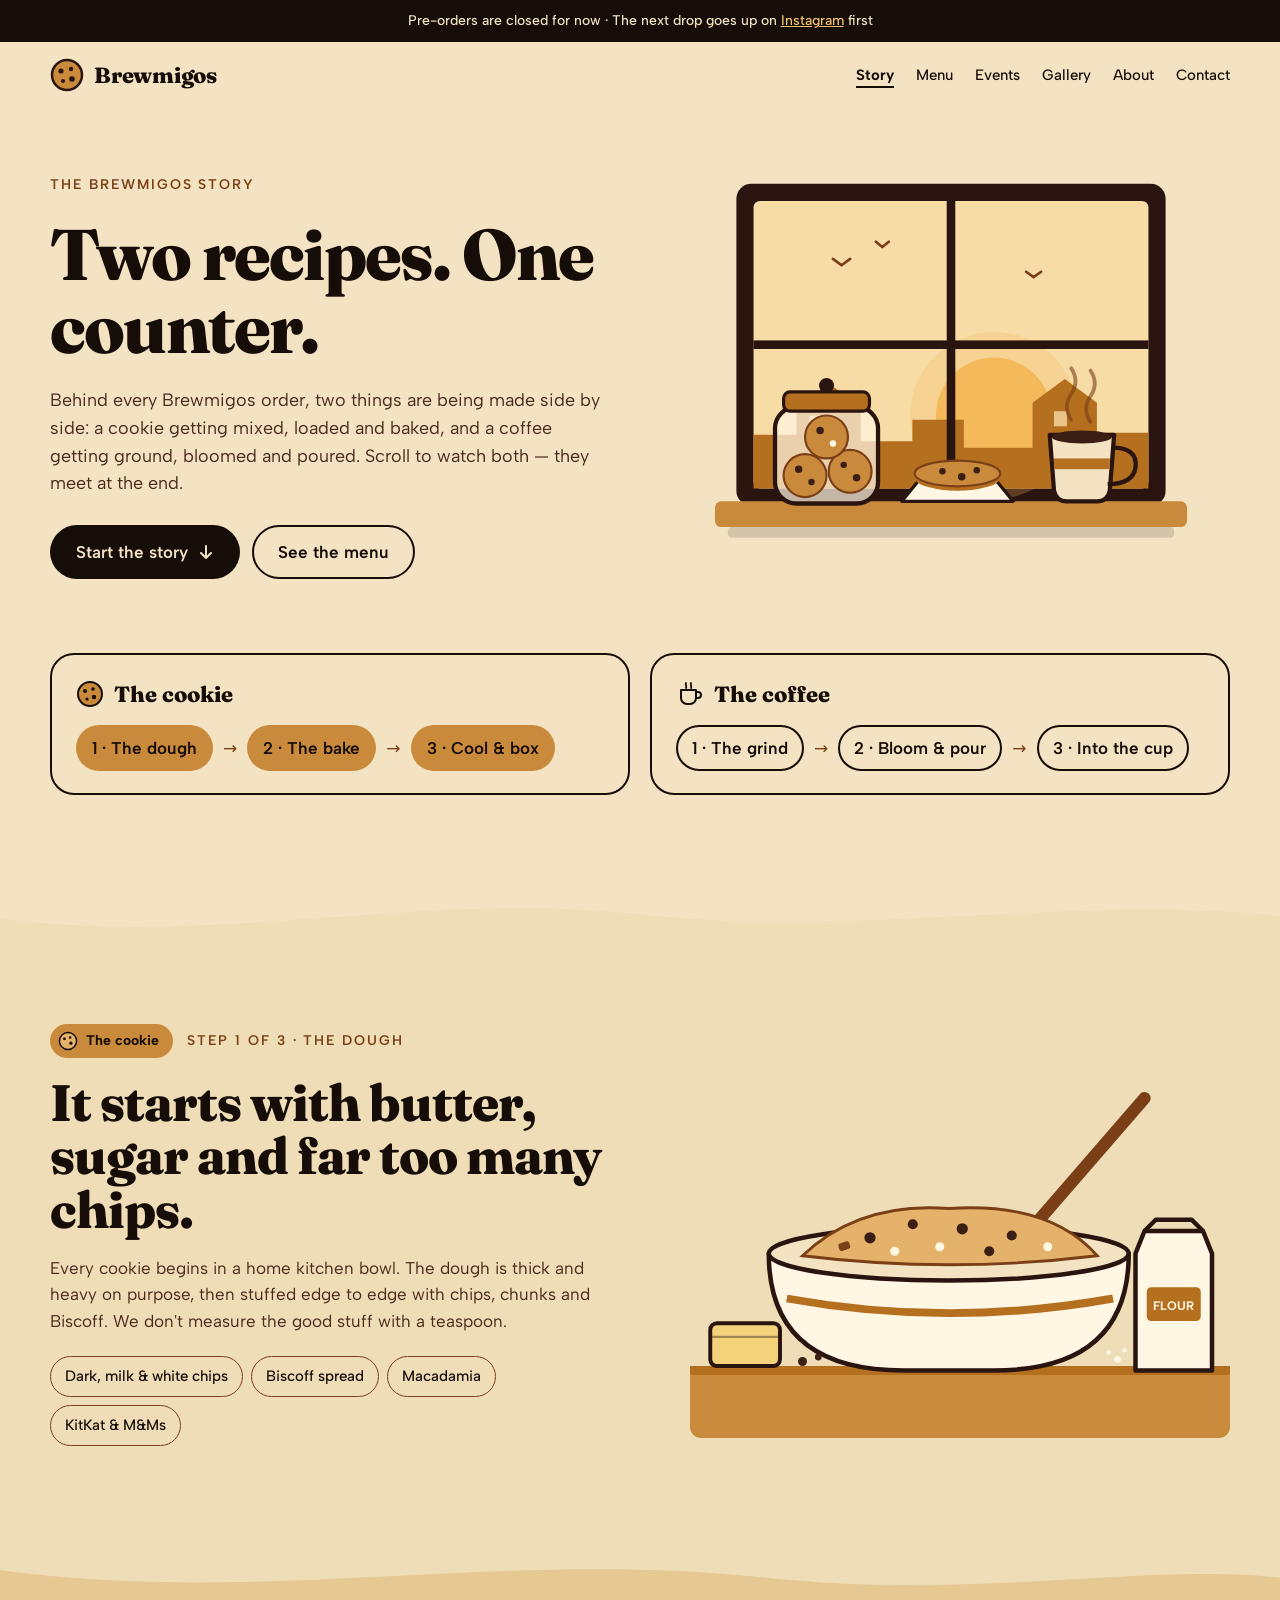
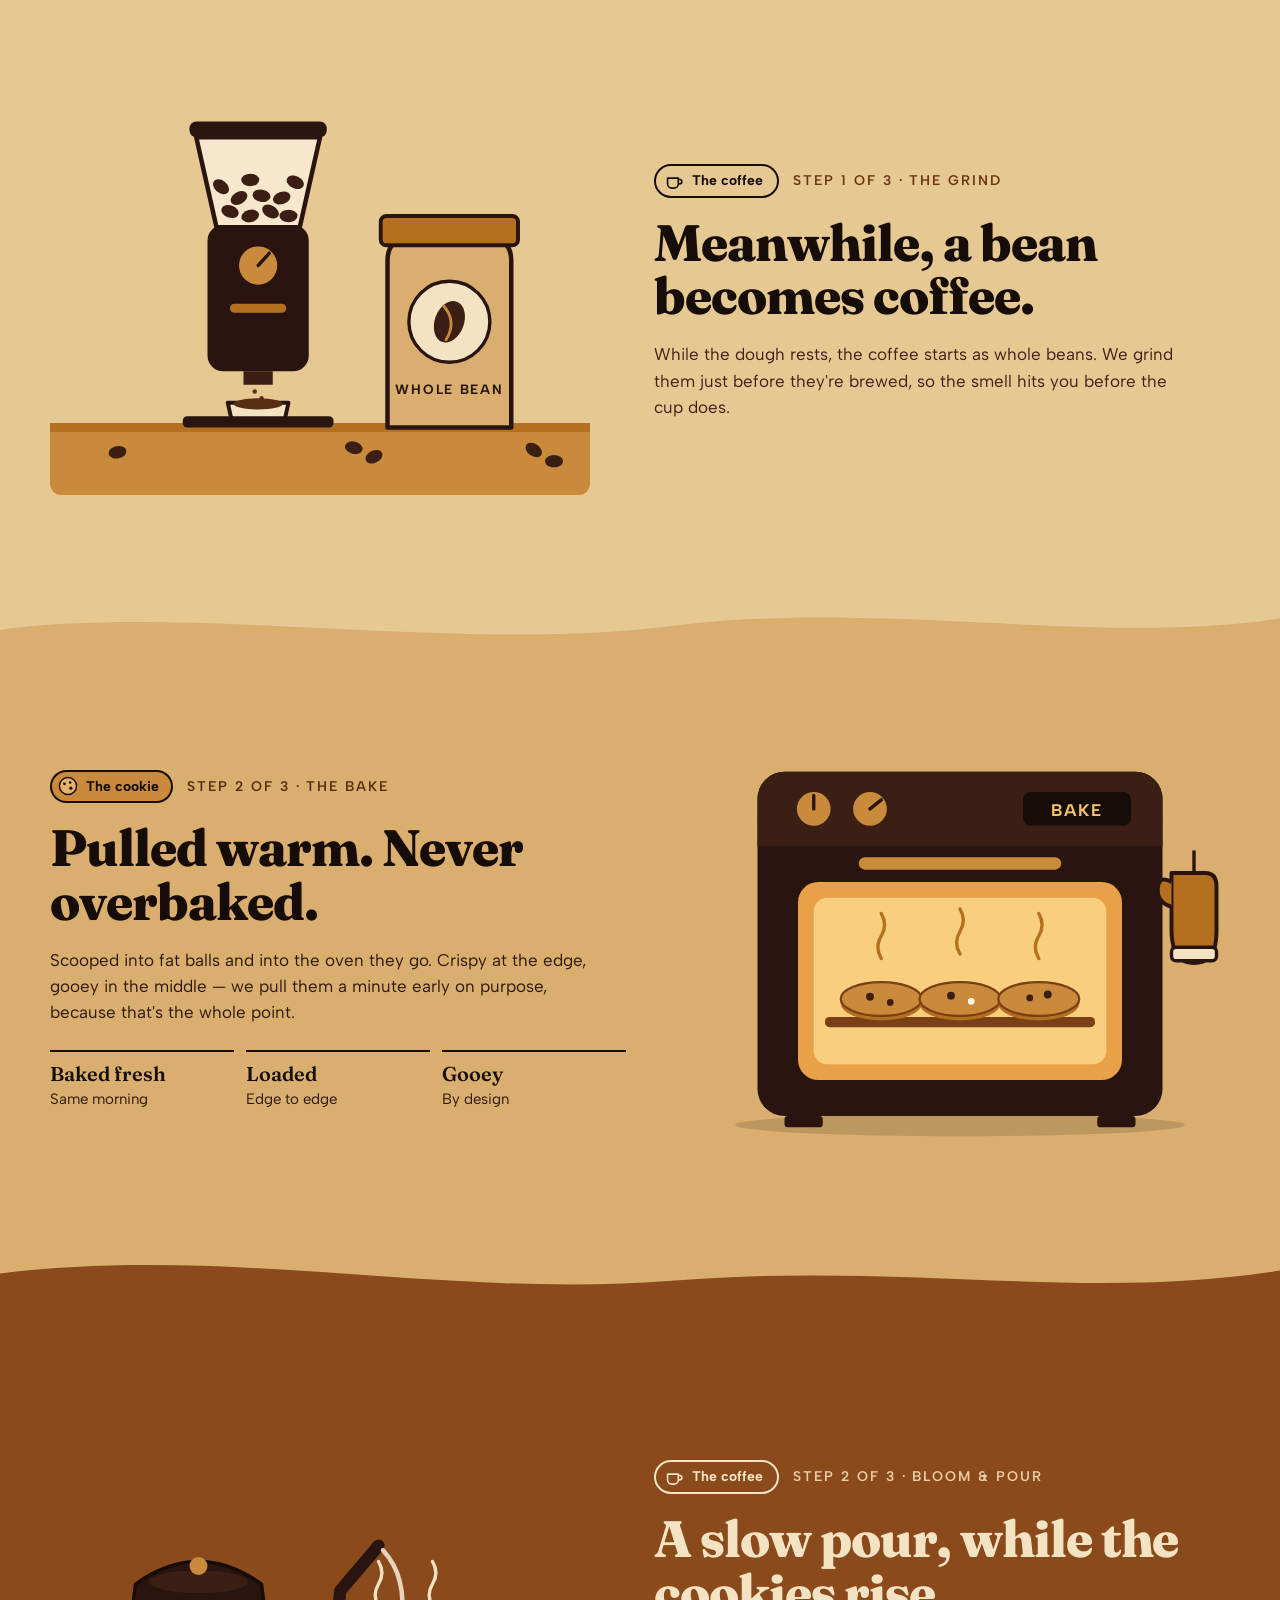
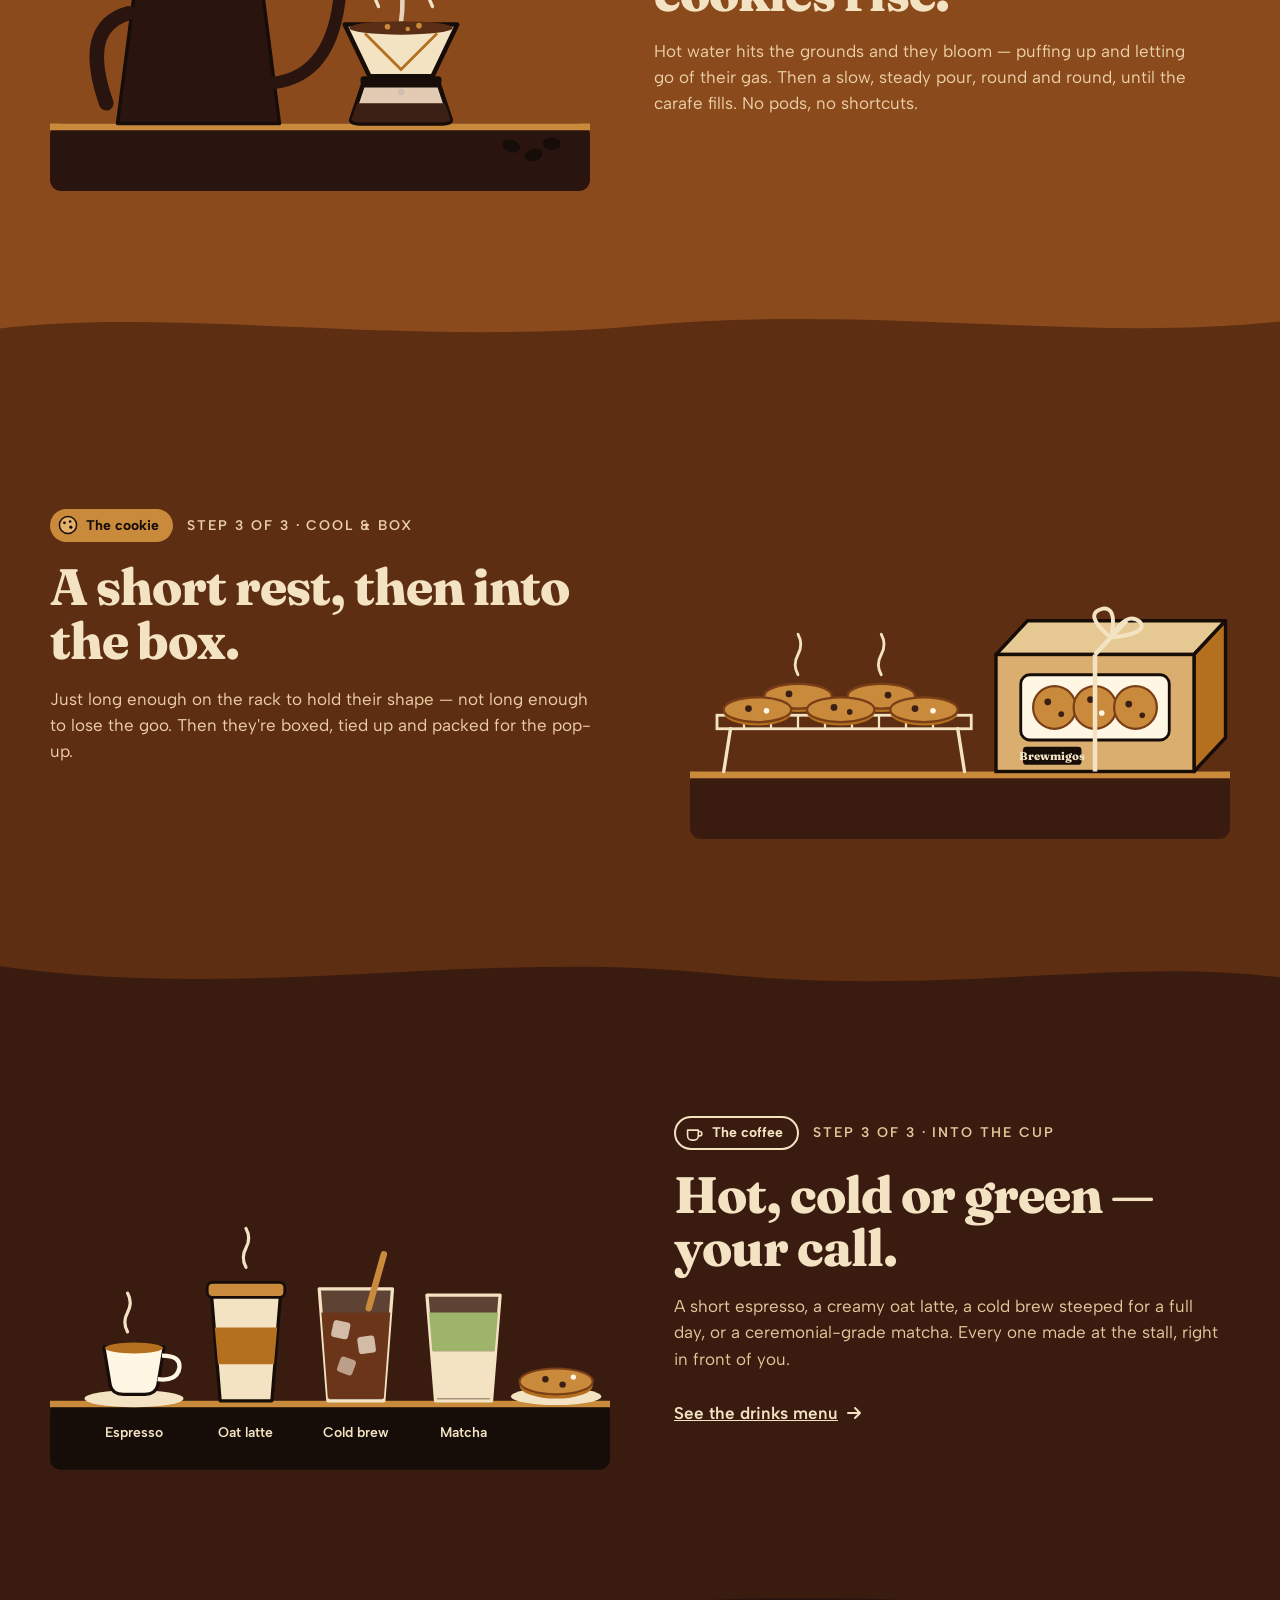
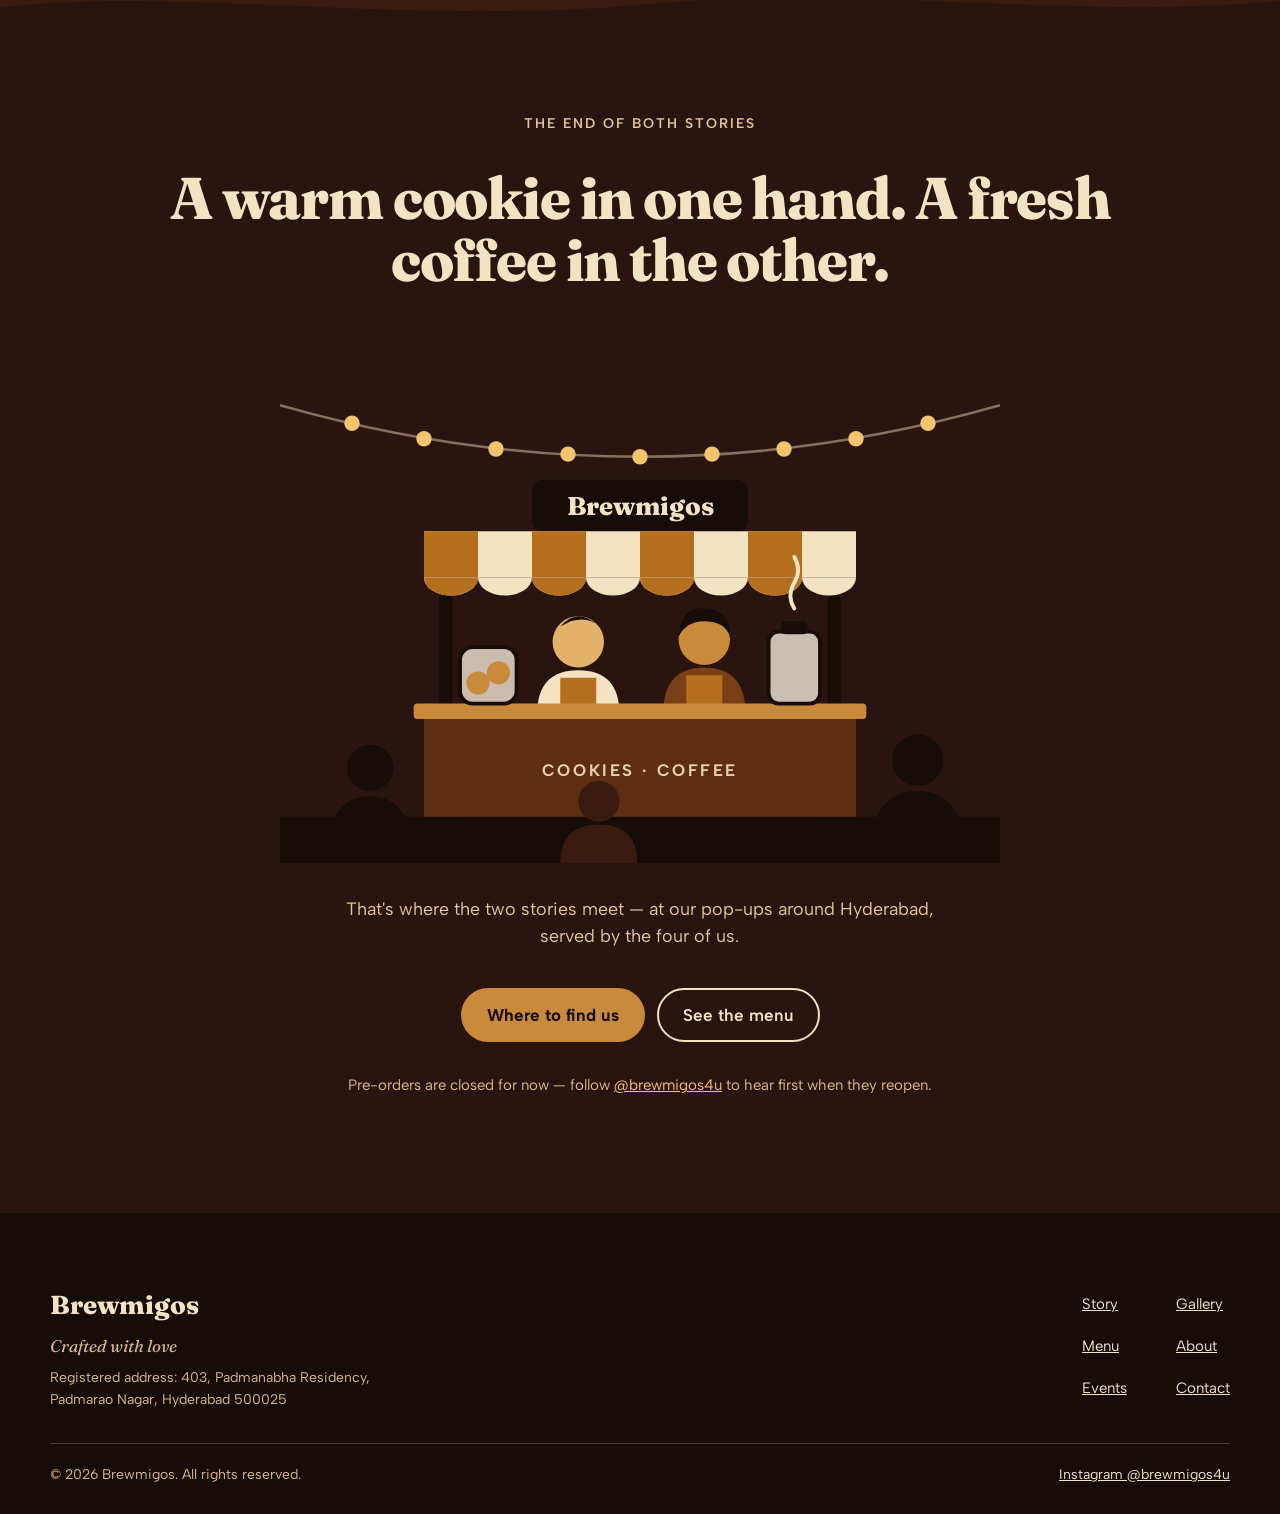
==== commit 9aac63c5: "feat: redesign as a 2D illustrated cookie-and-coffee story across six pages The home page now tells " ====
--- a/index.html
+++ b/index.html
@@ -4,522 +4,491 @@
   <meta charset="UTF-8" />
   <meta name="viewport" content="width=device-width, initial-scale=1.0" />
   <meta name="theme-color" content="#2A1410" />
-  <meta name="description" content="Brewmigos — Gourmet loaded cookies, crafted with love. Pre-order for our 12 Jul pop-up." />
+  <meta name="description" content="Brewmigos — homemade loaded cookies and freshly brewed coffee at pop-ups in Hyderabad. Follow a cookie and a coffee from bowl and bean to the counter." />
   <link rel="manifest" href="manifest.json" />
   <link rel="icon" type="image/svg+xml" href="icons/icon.svg" />
   <link rel="apple-touch-icon" href="icons/icon-192.png" />
-  <title>Brewmigos</title>
-
-  <script type="importmap">
-  {
-    "imports": {
-      "three": "https://cdn.jsdelivr.net/npm/three@0.169.0/build/three.module.js",
-      "three/addons/": "https://cdn.jsdelivr.net/npm/three@0.169.0/examples/jsm/"
-    }
-  }
-  </script>
-
+  <title>Brewmigos — Two recipes, one counter</title>
+  <script>document.documentElement.classList.add('js');</script>
   <link rel="preconnect" href="https://fonts.googleapis.com" />
   <link rel="preconnect" href="https://fonts.gstatic.com" crossorigin />
-  <link href="https://fonts.googleapis.com/css2?family=Fraunces:ital,opsz,wght@0,9..144,400;0,9..144,700;0,9..144,900;1,9..144,400&family=Albert+Sans:wght@300;400;500;600&display=swap" rel="stylesheet" />
+  <link href="https://fonts.googleapis.com/css2?family=Fraunces:ital,opsz,wght@0,9..144,400;0,9..144,600;0,9..144,800;1,9..144,400&family=Albert+Sans:wght@400;500;600;700&display=swap" rel="stylesheet" />
   <link rel="stylesheet" href="style.css" />
 </head>
 <body>
-
-  <!-- ── Navigation ─────────────────────────────────────────────────────── -->
-  <nav class="nav" id="nav">
-    <a href="#hero" class="nav__logo">
-      <img src="icons/icon.svg" alt="" class="nav__logo-icon" width="28" height="28" />
-      <span class="nav__logo-text">Brewmigos</span>
-    </a>
-    <button class="nav__hamburger" id="hamburger" aria-label="Toggle menu" aria-expanded="false">
-      <span></span><span></span><span></span>
-    </button>
-    <ul class="nav__links" id="nav-links" role="list">
-      <li><a href="#menu" class="nav__link">Menu</a></li>
-      <li><a href="#events" class="nav__link">Events</a></li>
-      <li><a href="#gallery" class="nav__link">Gallery</a></li>
-      <li><a href="#contact" class="nav__link">Contact</a></li>
-    </ul>
-    <div class="nav__actions">
-      <button class="btn btn--gold btn--sm" data-preorder-open id="nav-preorder-btn">
-        Pre-order <span class="event-date"></span>
-      </button>
-      <button class="nav__cart" id="cart-badge" aria-label="View cart">
-        <i data-lucide="shopping-cart" class="icon"></i>
-        <span id="cart-count">0</span>
-      </button>
+  <a class="skip" href="#main">Skip to content</a>
+
+  <div class="announce" data-preorder-closed>Pre-orders are closed for now · The next drop goes up on <a href="https://www.instagram.com/brewmigos4u" target="_blank" rel="noopener noreferrer">Instagram</a> first</div>
+
+  <header class="nav" id="nav">
+    <div class="nav__inner">
+      <a href="index.html" class="nav__logo">
+        <svg width="34" height="34" viewBox="0 0 34 34" aria-hidden="true"><circle cx="17" cy="17" r="15" fill="#C98A3C" stroke="#2A1410" stroke-width="2.5"/><circle cx="11" cy="13" r="2.6" fill="#2A1410"/><circle cx="21" cy="11" r="2.2" fill="#2A1410"/><circle cx="22" cy="21" r="2.8" fill="#2A1410"/><circle cx="13" cy="23" r="2" fill="#2A1410"/></svg>
+        <span>Brewmigos</span>
+      </a>
+      <button class="nav__hamburger" id="hamburger" aria-label="Menu" aria-expanded="false" aria-controls="nav-links"><span></span><span></span><span></span></button>
+      <nav class="nav__links" id="nav-links" aria-label="Main">
+        <a href="index.html" class="nav__link" aria-current="page">Story</a>
+        <a href="menu.html" class="nav__link">Menu</a>
+        <a href="events.html" class="nav__link">Events</a>
+        <a href="gallery.html" class="nav__link">Gallery</a>
+        <a href="about.html" class="nav__link">About</a>
+        <a href="contact.html" class="nav__link">Contact</a>
+        <button class="btn btn--gold btn--sm" data-preorder-open hidden>Pre-order</button>
+      </nav>
     </div>
-  </nav>
-
-  <!-- ── Story ──────────────────────────────────────────────────────────── -->
-  <section class="story" id="hero">
-    <div class="story__sticky">
-
-      <!-- Vertical guide rail — tracks which chapter is active as you scroll -->
-      <div class="story__rail" aria-hidden="true">
-        <div class="story__rail-line"></div>
-        <div class="story__rail-dot" data-rail-dot="0"></div>
-        <div class="story__rail-dot" data-rail-dot="1"></div>
-        <div class="story__rail-dot" data-rail-dot="2"></div>
-        <div class="story__rail-dot" data-rail-dot="3"></div>
-      </div>
-
-      <div class="story__stage" data-stage="0">
-        <div class="story__row">
-          <div class="story__copy">
-            <p class="story__eyebrow">Chapter One</p>
-            <h2 class="story__title">Baked<br /><em>Fresh</em></h2>
-            <p class="story__desc">Every tray comes out of the oven the same morning it's ordered.</p>
-          </div>
-          <div class="story__media">
-            <img class="story__img" src="assets/PHOTO-2026-06-29-11-44-35%208.jpg" alt="Fresh-baked tray of Biscoff cookies" loading="eager" />
-          </div>
-        </div>
-      </div>
-
-      <div class="story__stage" data-stage="1">
-        <div class="story__row">
-          <div class="story__copy">
-            <p class="story__eyebrow">Chapter Two</p>
-            <h2 class="story__title">Loaded<br /><em>Different</em></h2>
-            <p class="story__desc">Thick dough, stuffed edge to edge with chips, chunks and Biscoff.</p>
-          </div>
-          <div class="story__media">
-            <img class="story__img" src="assets/PHOTO-2026-06-29-11-44-35%2016.jpg" alt="Loaded cookie macro shot" loading="lazy" />
-          </div>
-        </div>
-      </div>
-
-      <div class="story__stage" data-stage="2">
-        <div class="story__row">
-          <div class="story__copy">
-            <p class="story__eyebrow">Chapter Three</p>
-            <h2 class="story__title">Gooey<br />by <em>Design</em></h2>
-            <p class="story__desc">Pulled warm, never overbaked. That's the whole point.</p>
-          </div>
-          <div class="story__media">
-            <img class="story__img" src="assets/PHOTO-2026-06-29-11-44-35%2025.jpg" alt="Gooey cookie cross-section" loading="lazy" />
-          </div>
-        </div>
-      </div>
-
-      <div class="story__stage story__stage--cta" data-stage="3">
-        <div class="story__row">
-          <div class="story__copy">
-            <p class="story__eyebrow">Crafted with love</p>
-            <h2 class="story__title">Yours on<br /><em>12 Jul</em></h2>
-            <p class="story__desc">Thick. Gooey. Unreasonably good. Pre-order for our next pop-up.</p>
-            <div class="story__cta">
-              <button class="btn btn--gold" data-preorder-open>
-                Pre-order for <span class="event-date">12 Jul</span>
-                <i data-lucide="arrow-right" class="icon"></i>
-              </button>
-              <a href="#menu" class="btn btn--ghost">See the menu</a>
-            </div>
-          </div>
-          <div class="story__media">
-            <img class="story__img" src="assets/hero-poster.jpg" alt="Brewmigos cookie, crafted with love" loading="lazy" />
-          </div>
-        </div>
-      </div>
-
-    </div>
-
-    <!-- Mobile carousel dots — hidden unless story.js activates the
-         horizontal auto-sliding carousel (JS opts in via .story--carousel,
-         same progressive-enhancement pattern as the desktop pin). -->
-    <div class="story__carousel-dots">
-      <button class="story__carousel-dot" data-goto="0" aria-label="Chapter 1: Baked Fresh"></button>
-      <button class="story__carousel-dot" data-goto="1" aria-label="Chapter 2: Loaded Different"></button>
-      <button class="story__carousel-dot" data-goto="2" aria-label="Chapter 3: Gooey by Design"></button>
-      <button class="story__carousel-dot" data-goto="3" aria-label="Chapter 4: Yours on 12 Jul"></button>
-    </div>
-
-    <a href="#menu" class="story__scroll" aria-label="Scroll down">
-      <svg width="20" height="36" viewBox="0 0 20 36" fill="none" aria-hidden="true">
-        <rect x="1" y="1" width="18" height="26" rx="9" stroke="currentColor" stroke-width="1.5"/>
-        <circle cx="10" cy="9" r="2.5" fill="currentColor" class="story__scroll-dot"/>
-      </svg>
-    </a>
-  </section>
-
-  <!-- ── Drizzle divider ─────────────────────────────────────────────────── -->
-  <div class="drizzle-divider" aria-hidden="true">
-    <svg viewBox="0 0 1200 40" preserveAspectRatio="none" fill="none" xmlns="http://www.w3.org/2000/svg">
-      <path d="M0 20 Q60 5 120 20 T240 20 T360 20 T480 20 T600 20 T720 20 T840 20 T960 20 T1080 20 T1200 20" stroke="#C98A3C" stroke-width="2.5" opacity="0.7"/>
-      <path d="M0 28 Q80 10 160 28 T320 28 T480 28 T640 28 T800 28 T960 28 T1120 28 T1200 28" stroke="#B5701F" stroke-width="1.5" opacity="0.4"/>
-    </svg>
-  </div>
-
-  <!-- ── Menu ───────────────────────────────────────────────────────────── -->
-  <section class="section menu-section" id="menu">
-    <div class="section__inner">
-      <div class="section__header reveal">
-        <p class="section__label">What We Bake</p>
-        <h2 class="section__title">The Cookie Lineup</h2>
-        <p class="section__desc">Every batch fresh. Every cookie loaded.</p>
-      </div>
-
-      <div class="menu__category reveal">
-        <h3 class="menu__cat-title">
-          <i data-lucide="cookie" class="icon"></i> Cookies
-        </h3>
-        <div class="menu__grid">
-          <div class="menu-card" data-tilt>
-            <div class="menu-card__photo">
-              <img src="assets/PHOTO-2026-06-29-11-44-33.jpg" alt="Triple Chocolate cookie" loading="lazy" />
-            </div>
-            <div class="menu-card__body">
-              <h4 class="menu-card__name">Triple Chocolate</h4>
-              <p class="menu-card__desc">Dark, milk &amp; white chips in every bite</p>
-              <span class="menu-card__price">&#8377;120</span>
-            </div>
-          </div>
-          <div class="menu-card" data-tilt>
-            <div class="menu-card__photo">
-              <img src="assets/PHOTO-2026-06-29-11-44-35%202.jpg" alt="Biscoff Butter cookie" loading="lazy" />
-            </div>
-            <div class="menu-card__body">
-              <h4 class="menu-card__name">Biscoff Butter</h4>
-              <p class="menu-card__desc">Caramel cookie crust, drizzled on top</p>
-              <span class="menu-card__price">&#8377;130</span>
-            </div>
-          </div>
-          <div class="menu-card" data-tilt>
-            <div class="menu-card__photo">
-              <img src="assets/PHOTO-2026-06-29-11-44-35%2020.jpg" alt="NYC Choc-Chip cookie" loading="lazy" />
-            </div>
-            <div class="menu-card__body">
-              <h4 class="menu-card__name">NYC Choc-Chip</h4>
-              <p class="menu-card__desc">Crispy edges, gooey centre, bags of chips</p>
-              <span class="menu-card__price">&#8377;110</span>
-            </div>
-          </div>
-          <div class="menu-card" data-tilt>
-            <div class="menu-card__photo">
-              <img src="assets/PHOTO-2026-06-29-11-44-35%2010.jpg" alt="White Choc Macadamia cookie" loading="lazy" />
-            </div>
-            <div class="menu-card__body">
-              <h4 class="menu-card__name">White Choc Macadamia</h4>
-              <p class="menu-card__desc">Buttery dough, white chips, crunchy macadamia</p>
-              <span class="menu-card__price">&#8377;140</span>
-            </div>
-          </div>
-          <div class="menu-card" data-tilt>
-            <div class="menu-card__photo">
-              <img src="assets/PHOTO-2026-06-29-11-44-35%2015.jpg" alt="Double Biscoff cookie" loading="lazy" />
-            </div>
-            <div class="menu-card__body">
-              <h4 class="menu-card__name">Double Biscoff</h4>
-              <p class="menu-card__desc">Biscoff dough with Biscoff spread centre</p>
-              <span class="menu-card__price">&#8377;140</span>
-            </div>
-          </div>
-          <div class="menu-card" data-tilt>
-            <div class="menu-card__photo">
-              <img src="assets/PHOTO-2026-06-29-11-44-33.jpg" alt="Loaded Monster cookie" loading="lazy" />
-            </div>
-            <div class="menu-card__body">
-              <h4 class="menu-card__name">Loaded Monster</h4>
-              <p class="menu-card__desc">KitKat, M&amp;Ms, white chips — the works</p>
-              <span class="menu-card__price">&#8377;150</span>
-            </div>
-          </div>
-        </div>
-      </div>
-
-      <div class="menu__category reveal">
-        <h3 class="menu__cat-title">
-          <i data-lucide="coffee" class="icon"></i> Drinks
-        </h3>
-        <div class="menu__grid menu__grid--drinks">
-          <div class="menu-card" data-tilt>
-            <div class="menu-card__photo">
-              <img src="assets/PHOTO-2026-06-29-11-44-35%2026.jpg" alt="Espresso" loading="lazy" />
-            </div>
-            <div class="menu-card__body">
-              <h4 class="menu-card__name">Espresso</h4>
-              <p class="menu-card__desc">Single origin, bold &amp; rich</p>
-              <span class="menu-card__price">&#8377;80</span>
-            </div>
-          </div>
-          <div class="menu-card" data-tilt>
-            <div class="menu-card__photo">
-              <img src="assets/PHOTO-2026-06-29-11-44-35%2019.jpg" alt="Oat Milk Latte" loading="lazy" />
-            </div>
-            <div class="menu-card__body">
-              <h4 class="menu-card__name">Oat Milk Latte</h4>
-              <p class="menu-card__desc">Creamy, smooth, plant-based</p>
-              <span class="menu-card__price">&#8377;130</span>
-            </div>
-          </div>
-          <div class="menu-card" data-tilt>
-            <div class="menu-card__photo">
-              <img src="assets/PHOTO-2026-06-29-11-44-35%2031.jpg" alt="Cold Brew" loading="lazy" />
-            </div>
-            <div class="menu-card__body">
-              <h4 class="menu-card__name">Cold Brew</h4>
-              <p class="menu-card__desc">24-hr steep, bold &amp; refreshing</p>
-              <span class="menu-card__price">&#8377;120</span>
-            </div>
-          </div>
-          <div class="menu-card" data-tilt>
-            <div class="menu-card__photo">
-              <img src="assets/PHOTO-2026-06-29-11-44-35%2028.jpg" alt="Matcha Latte" loading="lazy" />
-            </div>
-            <div class="menu-card__body">
-              <h4 class="menu-card__name">Matcha Latte</h4>
-              <p class="menu-card__desc">Ceremonial grade, earthy &amp; sweet</p>
-              <span class="menu-card__price">&#8377;140</span>
-            </div>
-          </div>
-        </div>
-      </div>
-
-      <p class="menu__note reveal">
-        Prices are per cookie. Minimum order of 6 for pre-orders.
-        <button class="link-btn" data-preorder-open>Pre-order for 12 Jul</button>
-      </p>
-    </div>
-  </section>
-
-  <!-- ── Drizzle divider ─────────────────────────────────────────────────── -->
-  <div class="drizzle-divider drizzle-divider--flip" aria-hidden="true">
-    <svg viewBox="0 0 1200 40" preserveAspectRatio="none" fill="none" xmlns="http://www.w3.org/2000/svg">
-      <path d="M0 20 Q60 5 120 20 T240 20 T360 20 T480 20 T600 20 T720 20 T840 20 T960 20 T1080 20 T1200 20" stroke="#C98A3C" stroke-width="2.5" opacity="0.7"/>
-      <path d="M0 28 Q80 10 160 28 T320 28 T480 28 T640 28 T800 28 T960 28 T1120 28 T1200 28" stroke="#B5701F" stroke-width="1.5" opacity="0.4"/>
-    </svg>
-  </div>
-
-  <!-- ── Events ──────────────────────────────────────────────────────────── -->
-  <section class="section events-section" id="events">
-    <div class="section__inner">
-      <div class="section__header reveal">
-        <p class="section__label">What's Coming</p>
-        <h2 class="section__title">Upcoming Events</h2>
-        <p class="section__desc">Pop-ups, workshops, and cookie drops.</p>
-      </div>
-      <div class="events__grid">
-        <article class="event-card event-card--featured reveal" data-tilt>
-          <div class="event-card__badge">Pre-orders open</div>
-          <div class="event-card__date">
-            <span class="event-card__month">JUL</span>
-            <span class="event-card__day">12</span>
-          </div>
-          <div class="event-card__body">
-            <span class="event-card__tag">Pop-Up</span>
-            <h3 class="event-card__title">Brewmigos Cookie Pop-Up</h3>
-            <p class="event-card__desc">Pick up your pre-ordered cookies fresh from our 12 Jul pop-up. Loaded monsters, Biscoff, triple-choc — all made to order.</p>
-            <div class="event-card__meta">
-              <span>
-                <i data-lucide="map-pin" class="icon icon--sm"></i>
-                Location announced on Instagram
-              </span>
-              <span>
-                <i data-lucide="clock" class="icon icon--sm"></i>
-                Order deadline: <strong>10 July</strong>
-              </span>
-            </div>
-            <button class="btn btn--gold" data-preorder-open style="margin-top:16px">
-              Pre-order now
-              <i data-lucide="arrow-right" class="icon"></i>
-            </button>
-          </div>
-        </article>
-
-        <article class="event-card reveal" data-tilt>
-          <div class="event-card__date">
-            <span class="event-card__month">AUG</span>
-            <span class="event-card__day">TBA</span>
-          </div>
-          <div class="event-card__body">
-            <span class="event-card__tag">Workshop</span>
-            <h3 class="event-card__title">Cookie Baking Workshop</h3>
-            <p class="event-card__desc">Learn the secrets behind our loaded cookies — from the dough to the drizzle.</p>
-            <div class="event-card__meta">
-              <span>
-                <i data-lucide="instagram" class="icon icon--sm"></i>
-                Details on @brewmigos4u
-              </span>
-            </div>
-          </div>
-        </article>
-      </div>
-    </div>
-  </section>
-
-  <!-- ── Gallery ─────────────────────────────────────────────────────────── -->
-  <section class="section gallery-section" id="gallery">
-    <div class="section__inner">
-      <div class="section__header reveal">
-        <p class="section__label">Fresh from the Tray</p>
-        <h2 class="section__title">Gallery</h2>
-        <p class="section__desc">Every batch, captured.</p>
-      </div>
-
-      <canvas id="gallery-canvas" aria-label="Cylindrical cookie photo carousel — drag to spin" role="img"></canvas>
-
-      <div class="gallery__featured" id="gallery-fallback">
-        <div class="gallery-item gallery-item--large">
-          <img src="assets/PHOTO-2026-06-29-11-44-33.jpg" alt="Brewmigos cookies" loading="lazy" />
-        </div>
-        <div class="gallery-item">
-          <img src="assets/PHOTO-2026-06-29-11-44-33%202.jpg" alt="Brewmigos cookies" loading="lazy" />
-        </div>
-        <div class="gallery-item">
-          <img src="assets/PHOTO-2026-06-29-11-44-33%203.jpg" alt="Brewmigos cookies" loading="lazy" />
-        </div>
-        <div class="gallery-item">
-          <img src="assets/PHOTO-2026-06-29-11-44-33%204.jpg" alt="Brewmigos cookies" loading="lazy" />
-        </div>
-        <div class="gallery-item">
-          <img src="assets/PHOTO-2026-06-29-11-44-33%205.jpg" alt="Brewmigos cookies" loading="lazy" />
-        </div>
-        <div class="gallery-item gallery-item--wide">
-          <img src="assets/PHOTO-2026-06-29-11-44-33%206.jpg" alt="Brewmigos cookies" loading="lazy" />
-        </div>
-      </div>
-
-      <div class="gallery__all reveal" id="gallery-all" hidden>
-        <div class="gallery__masonry">
-          <img src="assets/PHOTO-2026-06-29-11-44-35.jpg" alt="" loading="lazy" />
-          <img src="assets/PHOTO-2026-06-29-11-44-35%202.jpg" alt="" loading="lazy" />
-          <img src="assets/PHOTO-2026-06-29-11-44-35%203.jpg" alt="" loading="lazy" />
-          <img src="assets/PHOTO-2026-06-29-11-44-35%204.jpg" alt="" loading="lazy" />
-          <img src="assets/PHOTO-2026-06-29-11-44-35%205.jpg" alt="" loading="lazy" />
-          <img src="assets/PHOTO-2026-06-29-11-44-35%206.jpg" alt="" loading="lazy" />
-          <img src="assets/PHOTO-2026-06-29-11-44-35%207.jpg" alt="" loading="lazy" />
-          <img src="assets/PHOTO-2026-06-29-11-44-35%208.jpg" alt="" loading="lazy" />
-          <img src="assets/PHOTO-2026-06-29-11-44-35%209.jpg" alt="" loading="lazy" />
-          <img src="assets/PHOTO-2026-06-29-11-44-35%2010.jpg" alt="" loading="lazy" />
-          <img src="assets/PHOTO-2026-06-29-11-44-35%2011.jpg" alt="" loading="lazy" />
-          <img src="assets/PHOTO-2026-06-29-11-44-35%2012.jpg" alt="" loading="lazy" />
-          <img src="assets/PHOTO-2026-06-29-11-44-35%2013.jpg" alt="" loading="lazy" />
-          <img src="assets/PHOTO-2026-06-29-11-44-35%2014.jpg" alt="" loading="lazy" />
-          <img src="assets/PHOTO-2026-06-29-11-44-35%2015.jpg" alt="" loading="lazy" />
-          <img src="assets/PHOTO-2026-06-29-11-44-35%2016.jpg" alt="" loading="lazy" />
-          <img src="assets/PHOTO-2026-06-29-11-44-35%2017.jpg" alt="" loading="lazy" />
-          <img src="assets/PHOTO-2026-06-29-11-44-35%2018.jpg" alt="" loading="lazy" />
-          <img src="assets/PHOTO-2026-06-29-11-44-35%2019.jpg" alt="" loading="lazy" />
-          <img src="assets/PHOTO-2026-06-29-11-44-35%2020.jpg" alt="" loading="lazy" />
-          <img src="assets/PHOTO-2026-06-29-11-44-35%2021.jpg" alt="" loading="lazy" />
-          <img src="assets/PHOTO-2026-06-29-11-44-35%2022.jpg" alt="" loading="lazy" />
-          <img src="assets/PHOTO-2026-06-29-11-44-35%2023.jpg" alt="" loading="lazy" />
-          <img src="assets/PHOTO-2026-06-29-11-44-35%2024.jpg" alt="" loading="lazy" />
-          <img src="assets/PHOTO-2026-06-29-11-44-35%2025.jpg" alt="" loading="lazy" />
-          <img src="assets/PHOTO-2026-06-29-11-44-35%2026.jpg" alt="" loading="lazy" />
-          <img src="assets/PHOTO-2026-06-29-11-44-35%2027.jpg" alt="" loading="lazy" />
-          <img src="assets/PHOTO-2026-06-29-11-44-35%2028.jpg" alt="" loading="lazy" />
-          <img src="assets/PHOTO-2026-06-29-11-44-35%2029.jpg" alt="" loading="lazy" />
-          <img src="assets/PHOTO-2026-06-29-11-44-35%2030.jpg" alt="" loading="lazy" />
-          <img src="assets/PHOTO-2026-06-29-11-44-35%2031.jpg" alt="" loading="lazy" />
-          <img src="assets/PHOTO-2026-06-29-11-44-35%2032.jpg" alt="" loading="lazy" />
-          <img src="assets/PHOTO-2026-06-29-11-44-35%2033.jpg" alt="" loading="lazy" />
-          <img src="assets/PHOTO-2026-06-29-11-44-35%2034.jpg" alt="" loading="lazy" />
-          <img src="assets/PHOTO-2026-06-29-11-44-36.jpg" alt="" loading="lazy" />
-        </div>
-      </div>
-
-      <div class="gallery__footer reveal">
-        <button class="btn btn--outline" id="gallery-toggle">See All Photos</button>
-        <a href="https://www.instagram.com/brewmigos4u" target="_blank" rel="noopener noreferrer" class="gallery__ig-link">
-          <i data-lucide="instagram" class="icon"></i> @brewmigos4u
-        </a>
-      </div>
-    </div>
-  </section>
-
-  <!-- ── Drizzle divider ─────────────────────────────────────────────────── -->
-  <div class="drizzle-divider" aria-hidden="true">
-    <svg viewBox="0 0 1200 40" preserveAspectRatio="none" fill="none" xmlns="http://www.w3.org/2000/svg">
-      <path d="M0 20 Q60 5 120 20 T240 20 T360 20 T480 20 T600 20 T720 20 T840 20 T960 20 T1080 20 T1200 20" stroke="#C98A3C" stroke-width="2.5" opacity="0.7"/>
-    </svg>
-  </div>
-
-  <!-- ── Contact ─────────────────────────────────────────────────────────── -->
-  <section class="section contact-section" id="contact">
-    <div class="section__inner">
-      <div class="section__header reveal">
-        <p class="section__label">Come Say Hi</p>
-        <h2 class="section__title">Find Us</h2>
-      </div>
-      <div class="contact__grid">
-        <div class="contact__info reveal">
-          <div class="contact__item">
-            <i data-lucide="map-pin" class="icon contact__icon"></i>
-            <div>
-              <h4>Location</h4>
-              <p>Pop-up locations announced on Instagram.<br />Follow us to stay updated.</p>
-            </div>
-          </div>
-          <div class="contact__item">
-            <i data-lucide="instagram" class="icon contact__icon"></i>
-            <div>
-              <h4>Instagram</h4>
-              <a href="https://www.instagram.com/brewmigos4u" target="_blank" rel="noopener noreferrer" class="contact__link">@brewmigos4u</a>
-            </div>
-          </div>
-          <div class="contact__item">
-            <i data-lucide="mail" class="icon contact__icon"></i>
-            <div>
-              <h4>Email</h4>
-              <a href="mailto:hello@brewmigos.in" class="contact__link">hello@brewmigos.in</a>
-            </div>
-          </div>
-        </div>
-        <div class="contact__form reveal">
-          <form class="form" id="contact-form" novalidate>
-            <div class="form__group">
-              <label for="name" class="form__label">Name</label>
-              <input type="text" id="name" name="name" class="form__input" placeholder="Your name" required />
-            </div>
-            <div class="form__group">
-              <label for="email" class="form__label">Email</label>
-              <input type="email" id="email" name="email" class="form__input" placeholder="you@email.com" required />
-            </div>
-            <div class="form__group">
-              <label for="message" class="form__label">Message</label>
-              <textarea id="message" name="message" class="form__input form__textarea" placeholder="Say hello, ask about events…" required></textarea>
-            </div>
-            <button type="submit" class="btn btn--gold">Send Message</button>
-            <p class="form__status" id="form-status" aria-live="polite"></p>
-          </form>
-        </div>
-      </div>
-    </div>
-  </section>
-
-  <!-- ── Footer ──────────────────────────────────────────────────────────── -->
+  </header>
+
+  <main id="main">
+
+    <!-- ── Hero ───────────────────────────────────────────────────────────── -->
+    <section class="hero">
+      <div class="container split">
+        <div class="split__text">
+          <p class="eyebrow">The Brewmigos story</p>
+          <h1 class="display">Two recipes. One counter.</h1>
+          <p class="lede">Behind every Brewmigos order, two things are being made side by side: a cookie getting mixed, loaded and baked, and a coffee getting ground, bloomed and poured. Scroll to watch both — they meet at the end.</p>
+          <div class="btn-row">
+            <a href="#cookie-1" class="btn btn--dark">Start the story
+              <svg width="16" height="16" viewBox="0 0 16 16" aria-hidden="true"><path d="M8 2v12M3 9l5 5 5-5" fill="none" stroke="currentColor" stroke-width="2" stroke-linecap="round" stroke-linejoin="round"/></svg>
+            </a>
+            <a href="menu.html" class="btn btn--outline">See the menu</a>
+          </div>
+        </div>
+        <div class="split__art">
+          <svg viewBox="0 0 520 380" role="img" aria-label="A kitchen window at sunrise: a jar of cookies and a steaming mug of coffee on the sill">
+            <rect x="60" y="10" width="400" height="300" rx="14" fill="#2A1410"/>
+            <rect x="76" y="26" width="368" height="268" rx="6" fill="#F8DCA6"/>
+            <circle cx="300" cy="226" r="54" fill="#F2B95A"/>
+            <circle cx="300" cy="226" r="78" fill="#F2B95A" opacity="0.25"/>
+            <path d="M150 80 l8 6 l8 -6 M190 64 l6 5 l6 -5 M330 92 l7 5 l7 -5" fill="none" stroke="#7A3F17" stroke-width="2.5" stroke-linecap="round" stroke-linejoin="round"/>
+            <path d="M76 294 L76 244 L116 244 L116 218 L146 196 L176 218 L176 250 L224 250 L224 230 L272 230 L272 256 L336 256 L336 214 L366 192 L396 214 L396 242 L444 242 L444 294 Z" fill="#B5701F"/>
+            <rect x="128" y="226" width="12" height="14" fill="#F8DCA6" opacity="0.8"/>
+            <rect x="356" y="222" width="12" height="14" fill="#F8DCA6" opacity="0.8"/>
+            <rect x="256" y="26" width="8" height="268" fill="#2A1410"/>
+            <rect x="76" y="156" width="368" height="8" fill="#2A1410"/>
+            <rect x="40" y="306" width="440" height="24" rx="6" fill="#C98A3C"/>
+            <rect x="52" y="330" width="416" height="10" rx="4" fill="#160C08" opacity="0.14"/>
+            <rect x="96" y="218" width="96" height="90" rx="20" fill="#FFF6E4" fill-opacity="0.72" stroke="#2A1410" stroke-width="4"/>
+            <rect x="104" y="204" width="80" height="18" rx="6" fill="#B5701F" stroke="#2A1410" stroke-width="3"/>
+            <circle cx="144" cy="198" r="7" fill="#2A1410"/>
+            <circle cx="124" cy="282" r="20" fill="#C98A3C" stroke="#7A3F17" stroke-width="2"/>
+            <circle cx="166" cy="278" r="20" fill="#C98A3C" stroke="#7A3F17" stroke-width="2"/>
+            <circle cx="144" cy="246" r="20" fill="#C98A3C" stroke="#7A3F17" stroke-width="2"/>
+            <circle cx="118" cy="276" r="3.5" fill="#3B1F14"/><circle cx="130" cy="288" r="3" fill="#3B1F14"/>
+            <circle cx="160" cy="272" r="3" fill="#3B1F14"/><circle cx="172" cy="284" r="3.5" fill="#3B1F14"/>
+            <circle cx="138" cy="240" r="3.5" fill="#3B1F14"/><circle cx="150" cy="252" r="3" fill="#FFF6E4"/>
+            <path d="M214 306 L232 284 L300 284 L318 306 Z" fill="#FFF6E4" stroke="#2A1410" stroke-width="3" stroke-linejoin="round"/>
+            <ellipse cx="266" cy="284" rx="40" ry="12" fill="#B5701F"/>
+            <ellipse cx="266" cy="280" rx="40" ry="12" fill="#C98A3C" stroke="#7A3F17" stroke-width="2"/>
+            <circle cx="252" cy="278" r="3" fill="#3B1F14"/><circle cx="270" cy="283" r="3.5" fill="#3B1F14"/><circle cx="284" cy="277" r="3" fill="#3B1F14"/>
+            <path d="M352 244 L412 244 L408 296 Q406 306 396 306 L368 306 Q358 306 356 296 Z" fill="#F3E3C3" stroke="#2A1410" stroke-width="4" stroke-linejoin="round"/>
+            <path d="M410 256 Q434 256 432 274 Q430 290 406 290" fill="none" stroke="#2A1410" stroke-width="4"/>
+            <ellipse cx="382" cy="246" rx="28" ry="6" fill="#3B1F14"/>
+            <rect x="356" y="266" width="52" height="10" fill="#B5701F"/>
+            <path class="steam" d="M372 230 q-8 -12 0 -24 q8 -12 0 -24" fill="none" stroke="#7A3F17" stroke-width="3.5" stroke-linecap="round" opacity="0.6"/>
+            <path class="steam d2" d="M390 232 q-8 -12 0 -24 q8 -12 0 -24" fill="none" stroke="#7A3F17" stroke-width="3.5" stroke-linecap="round" opacity="0.6"/>
+          </svg>
+        </div>
+      </div>
+
+      <div class="container tracks">
+        <div class="track track--cookie reveal">
+          <p class="track__title">
+            <svg width="28" height="28" viewBox="0 0 28 28" aria-hidden="true"><circle cx="14" cy="14" r="12" fill="#C98A3C" stroke="#160C08" stroke-width="2"/><circle cx="9" cy="11" r="2" fill="#160C08"/><circle cx="17" cy="9" r="1.8" fill="#160C08"/><circle cx="18" cy="17" r="2.2" fill="#160C08"/><circle cx="11" cy="19" r="1.6" fill="#160C08"/></svg>
+            The cookie
+          </p>
+          <ol class="track__steps">
+            <li><a href="#cookie-1">1 · The dough</a></li>
+            <li class="track__arrow" aria-hidden="true">→</li>
+            <li><a href="#cookie-2">2 · The bake</a></li>
+            <li class="track__arrow" aria-hidden="true">→</li>
+            <li><a href="#cookie-3">3 · Cool &amp; box</a></li>
+          </ol>
+        </div>
+        <div class="track track--coffee reveal">
+          <p class="track__title">
+            <svg width="28" height="28" viewBox="0 0 28 28" aria-hidden="true"><path d="M5 10h15v8a6 6 0 0 1-6 6h-3a6 6 0 0 1-6-6z" fill="#F3E3C3" stroke="#160C08" stroke-width="2" stroke-linejoin="round"/><path d="M20 12h2a3 3 0 0 1 0 6h-2" fill="none" stroke="#160C08" stroke-width="2"/><path d="M10 3c-1 2 1 3 0 5M15 3c-1 2 1 3 0 5" fill="none" stroke="#160C08" stroke-width="1.8" stroke-linecap="round"/></svg>
+            The coffee
+          </p>
+          <ol class="track__steps">
+            <li><a href="#coffee-1">1 · The grind</a></li>
+            <li class="track__arrow" aria-hidden="true">→</li>
+            <li><a href="#coffee-2">2 · Bloom &amp; pour</a></li>
+            <li class="track__arrow" aria-hidden="true">→</li>
+            <li><a href="#coffee-3">3 · Into the cup</a></li>
+          </ol>
+        </div>
+      </div>
+
+      <svg class="wave" aria-hidden="true" viewBox="0 0 1440 90" preserveAspectRatio="none"><path d="M0 50 C240 90 480 10 720 44 C960 78 1200 16 1440 46 L1440 90 L0 90 Z" fill="#EFDDB7"/></svg>
+    </section>
+
+    <!-- ── Cookie 1: the dough ────────────────────────────────────────────── -->
+    <section id="cookie-1" class="band band--1">
+      <div class="container split band__body">
+        <div class="split__text reveal">
+          <div class="step">
+            <span class="pill pill--cookie"><svg width="20" height="20" viewBox="0 0 28 28" aria-hidden="true"><circle cx="14" cy="14" r="12" fill="#E4B26A" stroke="#160C08" stroke-width="2"/><circle cx="9" cy="11" r="2" fill="#160C08"/><circle cx="17" cy="9" r="1.8" fill="#160C08"/><circle cx="18" cy="17" r="2.2" fill="#160C08"/></svg>The cookie</span>
+            <span class="step__label">Step 1 of 3 · The dough</span>
+          </div>
+          <h2 class="h2">It starts with butter, sugar and far too many chips.</h2>
+          <p class="body">Every cookie begins in a home kitchen bowl. The dough is thick and heavy on purpose, then stuffed edge to edge with chips, chunks and Biscoff. We don't measure the good stuff with a teaspoon.</p>
+          <ul class="chips">
+            <li>Dark, milk &amp; white chips</li>
+            <li>Biscoff spread</li>
+            <li>Macadamia</li>
+            <li>KitKat &amp; M&amp;Ms</li>
+          </ul>
+        </div>
+        <div class="split__art reveal">
+          <svg viewBox="0 0 480 360" role="img" aria-label="A mixing bowl of cookie dough studded with chips, a wooden spoon, a butter block and a bag of flour on the counter">
+            <rect x="0" y="296" width="480" height="64" rx="10" fill="#C98A3C"/>
+            <rect x="0" y="296" width="480" height="8" fill="#B5701F"/>
+            <path d="M396 300 L396 196 L404 176 L456 176 L464 196 L464 300 Z" fill="#FFF6E4" stroke="#2A1410" stroke-width="4" stroke-linejoin="round"/>
+            <path d="M404 176 L414 166 L446 166 L456 176" fill="none" stroke="#2A1410" stroke-width="4" stroke-linejoin="round"/>
+            <rect x="406" y="226" width="48" height="30" rx="4" fill="#B5701F"/>
+            <text x="430" y="246" text-anchor="middle" font-family="Albert Sans, sans-serif" font-weight="700" font-size="11" fill="#FFF6E4">FLOUR</text>
+            <circle cx="380" cy="290" r="3" fill="#FFF6E4"/><circle cx="372" cy="284" r="2" fill="#FFF6E4"/><circle cx="386" cy="282" r="2" fill="#FFF6E4"/>
+            <line x1="300" y1="178" x2="404" y2="58" stroke="#7A3F17" stroke-width="11" stroke-linecap="round"/>
+            <path d="M70 196 Q70 300 190 300 L270 300 Q390 300 390 196 Z" fill="#FFF6E4" stroke="#2A1410" stroke-width="4" stroke-linejoin="round"/>
+            <path d="M86 236 Q230 262 376 236" fill="none" stroke="#B5701F" stroke-width="7"/>
+            <ellipse cx="230" cy="196" rx="160" ry="24" fill="#F3E3C3" stroke="#2A1410" stroke-width="4"/>
+            <path d="M100 198 Q150 150 230 156 Q320 150 362 198 Q230 214 100 198 Z" fill="#E4B26A" stroke="#7A3F17" stroke-width="2.5"/>
+            <circle cx="160" cy="182" r="5" fill="#3B1F14"/><circle cx="198" cy="170" r="4.5" fill="#3B1F14"/>
+            <circle cx="242" cy="174" r="5" fill="#3B1F14"/><circle cx="286" cy="180" r="4.5" fill="#3B1F14"/>
+            <circle cx="222" cy="190" r="4" fill="#FFF6E4"/><circle cx="266" cy="194" r="4.5" fill="#3B1F14"/>
+            <circle cx="182" cy="194" r="4" fill="#FFF6E4"/><circle cx="318" cy="190" r="4" fill="#FFF6E4"/>
+            <rect x="132" y="186" width="10" height="7" rx="2" fill="#7A3F17" transform="rotate(-18 137 189)"/>
+            <rect x="18" y="258" width="62" height="38" rx="6" fill="#F4D27C" stroke="#2A1410" stroke-width="3.5"/>
+            <path d="M18 270 L80 270" stroke="#2A1410" stroke-width="2" opacity="0.4"/>
+            <circle cx="100" cy="292" r="4" fill="#3B1F14"/><circle cx="114" cy="288" r="3" fill="#3B1F14"/>
+          </svg>
+        </div>
+      </div>
+      <svg class="wave" aria-hidden="true" viewBox="0 0 1440 90" preserveAspectRatio="none"><path d="M0 30 C300 80 560 0 860 40 C1100 72 1280 20 1440 40 L1440 90 L0 90 Z" fill="#E6C893"/></svg>
+    </section>
+
+    <!-- ── Coffee 1: the grind ────────────────────────────────────────────── -->
+    <section id="coffee-1" class="band band--2">
+      <div class="container split split--rev band__body">
+        <div class="split__art reveal">
+          <svg viewBox="0 0 480 360" role="img" aria-label="A burr grinder full of whole coffee beans, fresh grounds falling into the catch cup, beside a bag of beans">
+            <rect x="0" y="296" width="480" height="64" rx="10" fill="#C98A3C"/>
+            <rect x="0" y="296" width="480" height="8" fill="#B5701F"/>
+            <rect x="124" y="28" width="122" height="14" rx="6" fill="#2A1410"/>
+            <path d="M130 42 L240 42 L222 122 L148 122 Z" fill="#FFF6E4" fill-opacity="0.7" stroke="#2A1410" stroke-width="4" stroke-linejoin="round"/>
+            <g fill="#3B1F14"><ellipse cx="160" cy="108" rx="8" ry="5.5" transform="rotate(20 160 108)"/><ellipse cx="178" cy="112" rx="8" ry="5.5" transform="rotate(-15 178 112)"/><ellipse cx="196" cy="108" rx="8" ry="5.5" transform="rotate(30 196 108)"/><ellipse cx="212" cy="112" rx="8" ry="5.5"/><ellipse cx="168" cy="96" rx="8" ry="5.5" transform="rotate(-30 168 96)"/><ellipse cx="188" cy="94" rx="8" ry="5.5" transform="rotate(10 188 94)"/><ellipse cx="206" cy="96" rx="8" ry="5.5" transform="rotate(-20 206 96)"/><ellipse cx="152" cy="86" rx="8" ry="5.5" transform="rotate(40 152 86)"/><ellipse cx="178" cy="80" rx="8" ry="5.5"/><ellipse cx="218" cy="82" rx="8" ry="5.5" transform="rotate(25 218 82)"/></g>
+            <rect x="140" y="120" width="90" height="130" rx="14" fill="#2A1410"/>
+            <circle cx="185" cy="156" r="17" fill="#C98A3C"/>
+            <line x1="185" y1="156" x2="195" y2="145" stroke="#2A1410" stroke-width="3" stroke-linecap="round"/>
+            <rect x="160" y="190" width="50" height="8" rx="4" fill="#B5701F"/>
+            <rect x="172" y="250" width="26" height="12" fill="#3B1F14"/>
+            <circle cx="182" cy="268" r="2" fill="#5A2E15"/><circle cx="188" cy="274" r="2" fill="#5A2E15"/><circle cx="184" cy="280" r="1.8" fill="#5A2E15"/>
+            <path d="M158 278 L212 278 L208 296 L162 296 Z" fill="#F3E3C3" stroke="#2A1410" stroke-width="3.5" stroke-linejoin="round"/>
+            <ellipse cx="185" cy="279" rx="22" ry="5" fill="#5A2E15"/>
+            <rect x="118" y="290" width="134" height="10" rx="4" fill="#2A1410"/>
+            <path d="M300 300 L300 152 Q300 134 316 132 L394 132 Q410 134 410 152 L410 300 Z" fill="#D9AE6E" stroke="#2A1410" stroke-width="4" stroke-linejoin="round"/>
+            <rect x="294" y="112" width="122" height="26" rx="5" fill="#B5701F" stroke="#2A1410" stroke-width="3.5"/>
+            <circle cx="355" cy="206" r="36" fill="#F3E3C3" stroke="#2A1410" stroke-width="3"/>
+            <ellipse cx="355" cy="206" rx="13" ry="19" fill="#3B1F14" transform="rotate(20 355 206)"/>
+            <path d="M350 192 Q362 206 352 222" fill="none" stroke="#C98A3C" stroke-width="2.5" stroke-linecap="round"/>
+            <text x="355" y="270" text-anchor="middle" font-family="Albert Sans, sans-serif" font-weight="700" font-size="12" letter-spacing="1.5" fill="#2A1410">WHOLE BEAN</text>
+            <g fill="#3B1F14"><ellipse cx="270" cy="318" rx="8" ry="5.5" transform="rotate(15 270 318)"/><ellipse cx="288" cy="326" rx="8" ry="5.5" transform="rotate(-25 288 326)"/><ellipse cx="430" cy="320" rx="8" ry="5.5" transform="rotate(35 430 320)"/><ellipse cx="448" cy="330" rx="8" ry="5.5"/><ellipse cx="60" cy="322" rx="8" ry="5.5" transform="rotate(-10 60 322)"/></g>
+          </svg>
+        </div>
+        <div class="split__text reveal">
+          <div class="step">
+            <span class="pill pill--coffee"><svg width="20" height="20" viewBox="0 0 28 28" aria-hidden="true"><path d="M5 10h15v8a6 6 0 0 1-6 6h-3a6 6 0 0 1-6-6z" fill="none" stroke="currentColor" stroke-width="2.2" stroke-linejoin="round"/><path d="M20 12h2a3 3 0 0 1 0 6h-2" fill="none" stroke="currentColor" stroke-width="2.2"/></svg>The coffee</span>
+            <span class="step__label">Step 1 of 3 · The grind</span>
+          </div>
+          <h2 class="h2">Meanwhile, a bean becomes coffee.</h2>
+          <p class="body">While the dough rests, the coffee starts as whole beans. We grind them just before they're brewed, so the smell hits you before the cup does.</p>
+        </div>
+      </div>
+      <svg class="wave" aria-hidden="true" viewBox="0 0 1440 90" preserveAspectRatio="none"><path d="M0 46 C220 10 520 80 760 40 C1000 4 1240 70 1440 30 L1440 90 L0 90 Z" fill="#D9AE6E"/></svg>
+    </section>
+
+    <!-- ── Cookie 2: the bake ─────────────────────────────────────────────── -->
+    <section id="cookie-2" class="band band--3">
+      <div class="container split band__body">
+        <div class="split__text reveal">
+          <div class="step">
+            <span class="pill pill--cookie"><svg width="20" height="20" viewBox="0 0 28 28" aria-hidden="true"><circle cx="14" cy="14" r="12" fill="#E4B26A" stroke="#160C08" stroke-width="2"/><circle cx="9" cy="11" r="2" fill="#160C08"/><circle cx="17" cy="9" r="1.8" fill="#160C08"/><circle cx="18" cy="17" r="2.2" fill="#160C08"/></svg>The cookie</span>
+            <span class="step__label">Step 2 of 3 · The bake</span>
+          </div>
+          <h2 class="h2">Pulled warm. Never overbaked.</h2>
+          <p class="body">Scooped into fat balls and into the oven they go. Crispy at the edge, gooey in the middle — we pull them a minute early on purpose, because that's the whole point.</p>
+          <dl class="facts">
+            <div><dt>Baked fresh</dt><dd>Same morning</dd></div>
+            <div><dt>Loaded</dt><dd>Edge to edge</dd></div>
+            <div><dt>Gooey</dt><dd>By design</dd></div>
+          </dl>
+        </div>
+        <div class="split__art reveal">
+          <svg viewBox="0 0 480 360" role="img" aria-label="An oven glowing gold with a tray of cookies baking inside">
+            <ellipse cx="240" cy="344" rx="200" ry="10" fill="#160C08" opacity="0.14"/>
+            <rect x="60" y="30" width="360" height="306" rx="24" fill="#2A1410"/>
+            <rect x="60" y="30" width="360" height="66" rx="24" fill="#3B1F14"/>
+            <rect x="60" y="72" width="360" height="24" fill="#3B1F14"/>
+            <circle cx="110" cy="63" r="15" fill="#C98A3C"/><line x1="110" y1="63" x2="110" y2="51" stroke="#2A1410" stroke-width="3" stroke-linecap="round"/>
+            <circle cx="160" cy="63" r="15" fill="#C98A3C"/><line x1="160" y1="63" x2="170" y2="55" stroke="#2A1410" stroke-width="3" stroke-linecap="round"/>
+            <rect x="296" y="48" width="96" height="30" rx="7" fill="#160C08"/>
+            <text x="344" y="69" text-anchor="middle" font-family="Albert Sans, sans-serif" font-weight="700" font-size="15" letter-spacing="2" fill="#F2C46B">BAKE</text>
+            <rect x="150" y="106" width="180" height="11" rx="5.5" fill="#C98A3C"/>
+            <rect x="96" y="128" width="288" height="176" rx="18" fill="#E8A146"/>
+            <rect x="110" y="142" width="260" height="148" rx="12" fill="#F7CF7E"/>
+            <path class="steam" d="M170 196 q-6 -10 0 -20 q6 -10 0 -20" fill="none" stroke="#B5701F" stroke-width="3" stroke-linecap="round"/>
+            <path class="steam d2" d="M240 192 q-6 -10 0 -20 q6 -10 0 -20" fill="none" stroke="#B5701F" stroke-width="3" stroke-linecap="round"/>
+            <path class="steam d3" d="M310 196 q-6 -10 0 -20 q6 -10 0 -20" fill="none" stroke="#B5701F" stroke-width="3" stroke-linecap="round"/>
+            <rect x="120" y="248" width="240" height="9" rx="4" fill="#7A3F17"/>
+            <ellipse cx="170" cy="236" rx="36" ry="15" fill="#B5701F"/><ellipse cx="170" cy="232" rx="36" ry="15" fill="#C98A3C" stroke="#7A3F17" stroke-width="2"/>
+            <ellipse cx="240" cy="236" rx="36" ry="15" fill="#B5701F"/><ellipse cx="240" cy="232" rx="36" ry="15" fill="#C98A3C" stroke="#7A3F17" stroke-width="2"/>
+            <ellipse cx="310" cy="236" rx="36" ry="15" fill="#B5701F"/><ellipse cx="310" cy="232" rx="36" ry="15" fill="#C98A3C" stroke="#7A3F17" stroke-width="2"/>
+            <circle cx="160" cy="230" r="3.5" fill="#3B1F14"/><circle cx="178" cy="235" r="3" fill="#3B1F14"/>
+            <circle cx="232" cy="229" r="3.5" fill="#3B1F14"/><circle cx="250" cy="234" r="3" fill="#FFF6E4"/>
+            <circle cx="302" cy="231" r="3" fill="#3B1F14"/><circle cx="318" cy="228" r="3.5" fill="#3B1F14"/>
+            <rect x="84" y="336" width="34" height="10" rx="3" fill="#2A1410"/>
+            <rect x="362" y="336" width="34" height="10" rx="3" fill="#2A1410"/>
+            <path d="M428 120 L428 170 Q428 200 448 200 Q468 200 468 172 L468 132 Q468 120 458 120 Z" fill="#B5701F" stroke="#2A1410" stroke-width="3.5" stroke-linejoin="round"/>
+            <path d="M428 150 Q414 146 416 132 Q418 122 428 128" fill="#B5701F" stroke="#2A1410" stroke-width="3.5" stroke-linejoin="round"/>
+            <rect x="428" y="186" width="40" height="12" rx="4" fill="#F3E3C3" stroke="#2A1410" stroke-width="3"/>
+            <line x1="448" y1="120" x2="448" y2="100" stroke="#2A1410" stroke-width="3"/>
+          </svg>
+        </div>
+      </div>
+      <svg class="wave" aria-hidden="true" viewBox="0 0 1440 90" preserveAspectRatio="none"><path d="M0 40 C260 0 500 76 760 50 C1020 24 1220 80 1440 36 L1440 90 L0 90 Z" fill="#8A4A1C"/></svg>
+    </section>
+
+    <!-- ── Coffee 2: bloom & pour ─────────────────────────────────────────── -->
+    <section id="coffee-2" class="band band--4">
+      <div class="container split split--rev band__body">
+        <div class="split__art reveal">
+          <svg viewBox="0 0 480 360" role="img" aria-label="A gooseneck kettle pouring hot water over coffee grounds in a pour-over dripper, coffee dripping into a glass carafe">
+            <rect x="0" y="300" width="480" height="60" rx="10" fill="#2A1410"/>
+            <rect x="0" y="300" width="480" height="6" fill="#C98A3C"/>
+            <path d="M60 300 L76 176 Q132 136 188 176 L204 300 Z" fill="#2A1410" stroke="#160C08" stroke-width="3" stroke-linejoin="round"/>
+            <ellipse cx="132" cy="174" rx="44" ry="10" fill="#3B1F14"/>
+            <circle cx="132" cy="160" r="8" fill="#C98A3C"/>
+            <path d="M70 202 Q26 214 50 282" fill="none" stroke="#2A1410" stroke-width="13" stroke-linecap="round"/>
+            <path d="M198 264 Q252 258 258 182 L292 142" fill="none" stroke="#2A1410" stroke-width="11" stroke-linecap="round" stroke-linejoin="round"/>
+            <path d="M296 146 Q318 170 312 210" fill="none" stroke="#FFF6E4" stroke-opacity="0.8" stroke-width="4" stroke-linecap="round"/>
+            <path class="steam" d="M292 196 q-6 -10 0 -20 q6 -10 0 -20" fill="none" stroke="#F3E3C3" stroke-width="3" stroke-linecap="round"/>
+            <path class="steam d2" d="M340 196 q-6 -10 0 -20 q6 -10 0 -20" fill="none" stroke="#F3E3C3" stroke-width="3" stroke-linecap="round"/>
+            <path d="M262 212 L362 212 L340 258 L284 258 Z" fill="#F3E3C3" stroke="#160C08" stroke-width="4" stroke-linejoin="round"/>
+            <ellipse cx="312" cy="215" rx="46" ry="6" fill="#5A2E15"/>
+            <circle cx="300" cy="214" r="2.5" fill="#C98A3C"/><circle cx="318" cy="216" r="2" fill="#C98A3C"/><circle cx="328" cy="213" r="2.5" fill="#C98A3C"/>
+            <path d="M280 220 L312 252 L344 220" fill="none" stroke="#B5701F" stroke-width="2.5"/>
+            <rect x="276" y="258" width="72" height="8" rx="3" fill="#160C08"/>
+            <circle cx="312" cy="272" r="3" fill="#3B1F14"/>
+            <path d="M278 266 L346 266 L356 296 Q358 300 346 300 L278 300 Q266 300 268 296 Z" fill="#FFF6E4" fill-opacity="0.75" stroke="#160C08" stroke-width="4" stroke-linejoin="round"/>
+            <path d="M273 282 L351 282 L356 296 Q357 299 346 299 L278 299 Q267 299 268 296 Z" fill="#3B1F14"/>
+            <g fill="#160C08"><ellipse cx="410" cy="320" rx="8" ry="5.5" transform="rotate(20 410 320)"/><ellipse cx="430" cy="328" rx="8" ry="5.5" transform="rotate(-20 430 328)"/><ellipse cx="446" cy="318" rx="8" ry="5.5"/></g>
+          </svg>
+        </div>
+        <div class="split__text reveal">
+          <div class="step">
+            <span class="pill pill--coffee"><svg width="20" height="20" viewBox="0 0 28 28" aria-hidden="true"><path d="M5 10h15v8a6 6 0 0 1-6 6h-3a6 6 0 0 1-6-6z" fill="none" stroke="currentColor" stroke-width="2.2" stroke-linejoin="round"/><path d="M20 12h2a3 3 0 0 1 0 6h-2" fill="none" stroke="currentColor" stroke-width="2.2"/></svg>The coffee</span>
+            <span class="step__label">Step 2 of 3 · Bloom &amp; pour</span>
+          </div>
+          <h2 class="h2">A slow pour, while the cookies rise.</h2>
+          <p class="body">Hot water hits the grounds and they bloom — puffing up and letting go of their gas. Then a slow, steady pour, round and round, until the carafe fills. No pods, no shortcuts.</p>
+        </div>
+      </div>
+      <svg class="wave" aria-hidden="true" viewBox="0 0 1440 90" preserveAspectRatio="none"><path d="M0 50 C200 20 460 76 720 46 C980 16 1220 70 1440 40 L1440 90 L0 90 Z" fill="#5E2E12"/></svg>
+    </section>
+
+    <!-- ── Cookie 3: cool & box ───────────────────────────────────────────── -->
+    <section id="cookie-3" class="band band--5">
+      <div class="container split band__body">
+        <div class="split__text reveal">
+          <div class="step">
+            <span class="pill pill--cookie"><svg width="20" height="20" viewBox="0 0 28 28" aria-hidden="true"><circle cx="14" cy="14" r="12" fill="#E4B26A" stroke="#160C08" stroke-width="2"/><circle cx="9" cy="11" r="2" fill="#160C08"/><circle cx="17" cy="9" r="1.8" fill="#160C08"/><circle cx="18" cy="17" r="2.2" fill="#160C08"/></svg>The cookie</span>
+            <span class="step__label">Step 3 of 3 · Cool &amp; box</span>
+          </div>
+          <h2 class="h2">A short rest, then into the box.</h2>
+          <p class="body">Just long enough on the rack to hold their shape — not long enough to lose the goo. Then they're boxed, tied up and packed for the pop-up.</p>
+        </div>
+        <div class="split__art reveal">
+          <svg viewBox="0 0 480 360" role="img" aria-label="Cookies cooling on a wire rack beside a kraft box tied with twine, cookies showing through its window">
+            <rect x="0" y="300" width="480" height="60" rx="10" fill="#3A1B0F"/>
+            <rect x="0" y="300" width="480" height="6" fill="#C98A3C"/>
+            <rect x="24" y="250" width="226" height="12" fill="none" stroke="#F3E3C3" stroke-width="2.5"/>
+            <path d="M48 250 v12 M72 250 v12 M96 250 v12 M120 250 v12 M144 250 v12 M168 250 v12 M192 250 v12 M216 250 v12" stroke="#F3E3C3" stroke-width="2"/>
+            <path d="M36 262 L30 300 M238 262 L244 300" stroke="#F3E3C3" stroke-width="3" stroke-linecap="round"/>
+            <ellipse cx="96" cy="236" rx="30" ry="11" fill="#B5701F"/><ellipse cx="96" cy="233" rx="30" ry="11" fill="#C98A3C" stroke="#7A3F17" stroke-width="2"/>
+            <ellipse cx="170" cy="236" rx="30" ry="11" fill="#B5701F"/><ellipse cx="170" cy="233" rx="30" ry="11" fill="#C98A3C" stroke="#7A3F17" stroke-width="2"/>
+            <ellipse cx="60" cy="248" rx="30" ry="11" fill="#B5701F"/><ellipse cx="60" cy="245" rx="30" ry="11" fill="#C98A3C" stroke="#7A3F17" stroke-width="2"/>
+            <ellipse cx="134" cy="248" rx="30" ry="11" fill="#B5701F"/><ellipse cx="134" cy="245" rx="30" ry="11" fill="#C98A3C" stroke="#7A3F17" stroke-width="2"/>
+            <ellipse cx="208" cy="248" rx="30" ry="11" fill="#B5701F"/><ellipse cx="208" cy="245" rx="30" ry="11" fill="#C98A3C" stroke="#7A3F17" stroke-width="2"/>
+            <circle cx="88" cy="231" r="3" fill="#3B1F14"/><circle cx="176" cy="232" r="3" fill="#3B1F14"/><circle cx="52" cy="244" r="3" fill="#3B1F14"/><circle cx="68" cy="246" r="2.5" fill="#FFF6E4"/><circle cx="128" cy="243" r="3" fill="#3B1F14"/><circle cx="142" cy="247" r="2.5" fill="#3B1F14"/><circle cx="200" cy="244" r="3" fill="#3B1F14"/><circle cx="216" cy="246" r="2.5" fill="#FFF6E4"/>
+            <path class="steam" d="M96 214 q-5 -9 0 -18 q5 -9 0 -18" fill="none" stroke="#F3E3C3" stroke-width="2.5" stroke-linecap="round"/>
+            <path class="steam d3" d="M170 214 q-5 -9 0 -18 q5 -9 0 -18" fill="none" stroke="#F3E3C3" stroke-width="2.5" stroke-linecap="round"/>
+            <path d="M272 196 L300 166 L476 166 L448 196 Z" fill="#E6C893" stroke="#160C08" stroke-width="3" stroke-linejoin="round"/>
+            <path d="M448 196 L476 166 L476 270 L448 300 Z" fill="#B5701F" stroke="#160C08" stroke-width="3" stroke-linejoin="round"/>
+            <rect x="272" y="196" width="176" height="104" fill="#D9AE6E" stroke="#160C08" stroke-width="3"/>
+            <rect x="294" y="214" width="132" height="58" rx="8" fill="#FFF6E4" stroke="#160C08" stroke-width="2.5"/>
+            <circle cx="324" cy="243" r="19" fill="#C98A3C" stroke="#7A3F17" stroke-width="2"/>
+            <circle cx="360" cy="243" r="19" fill="#C98A3C" stroke="#7A3F17" stroke-width="2"/>
+            <circle cx="396" cy="243" r="19" fill="#C98A3C" stroke="#7A3F17" stroke-width="2"/>
+            <circle cx="318" cy="238" r="3" fill="#3B1F14"/><circle cx="330" cy="249" r="2.5" fill="#3B1F14"/><circle cx="356" cy="236" r="3" fill="#3B1F14"/><circle cx="366" cy="248" r="2.5" fill="#FFF6E4"/><circle cx="390" cy="240" r="3" fill="#3B1F14"/><circle cx="402" cy="250" r="2.5" fill="#3B1F14"/>
+            <path d="M360 196 V300 M360 196 L388 166" stroke="#F3E3C3" stroke-width="4"/>
+            <path d="M374 181 q-26 -22 -6 -26 q12 0 6 26 q14 -24 26 -14 q8 10 -26 14" fill="none" stroke="#F3E3C3" stroke-width="3.5" stroke-linejoin="round"/>
+            <rect x="296" y="278" width="52" height="16" rx="3" fill="#160C08"/>
+            <text x="322" y="290" text-anchor="middle" font-family="Fraunces, Georgia, serif" font-weight="800" font-size="10" fill="#F3E3C3">Brewmigos</text>
+          </svg>
+        </div>
+      </div>
+      <svg class="wave" aria-hidden="true" viewBox="0 0 1440 90" preserveAspectRatio="none"><path d="M0 34 C280 84 540 10 800 44 C1060 78 1260 20 1440 50 L1440 90 L0 90 Z" fill="#3A1B0F"/></svg>
+    </section>
+
+    <!-- ── Coffee 3: into the cup ─────────────────────────────────────────── -->
+    <section id="coffee-3" class="band band--6">
+      <div class="container split split--rev band__body">
+        <div class="split__art reveal" style="max-width: 560px">
+          <svg viewBox="0 0 520 360" role="img" aria-label="Four drinks lined up on the counter: an espresso, an oat milk latte, a cold brew over ice and a matcha latte, with a cookie on a plate">
+            <rect x="0" y="296" width="520" height="64" rx="10" fill="#160C08"/>
+            <rect x="0" y="296" width="520" height="6" fill="#C98A3C"/>
+            <ellipse cx="78" cy="294" rx="46" ry="8" fill="#F3E3C3"/>
+            <path d="M50 246 L106 246 L100 282 Q98 290 88 290 L68 290 Q58 290 56 282 Z" fill="#FFF6E4" stroke="#160C08" stroke-width="3" stroke-linejoin="round"/>
+            <path d="M104 254 Q122 254 120 266 Q118 278 100 276" fill="none" stroke="#FFF6E4" stroke-width="4"/>
+            <ellipse cx="78" cy="247" rx="27" ry="5" fill="#B5701F"/>
+            <path class="steam" d="M72 232 q-5 -9 0 -18 q5 -9 0 -18" fill="none" stroke="#F3E3C3" stroke-width="3" stroke-linecap="round"/>
+            <path d="M150 198 L214 198 L206 296 L158 296 Z" fill="#F3E3C3" stroke="#160C08" stroke-width="3" stroke-linejoin="round"/>
+            <rect x="146" y="186" width="72" height="14" rx="5" fill="#C98A3C" stroke="#160C08" stroke-width="2.5"/>
+            <path d="M153 228 L211 228 L208 262 L156 262 Z" fill="#B5701F"/>
+            <path class="steam d2" d="M182 172 q-5 -9 0 -18 q5 -9 0 -18" fill="none" stroke="#F3E3C3" stroke-width="3" stroke-linecap="round"/>
+            <path d="M250 192 L318 192 L310 296 L258 296 Z" fill="#FFF6E4" fill-opacity="0.18" stroke="#F3E3C3" stroke-width="3" stroke-linejoin="round"/>
+            <path d="M252 214 L316 214 L310 294 L258 294 Z" fill="#6B3519"/>
+            <rect x="262" y="222" width="16" height="16" rx="3" fill="#FFF6E4" opacity="0.7" transform="rotate(12 270 230)"/>
+            <rect x="286" y="236" width="16" height="16" rx="3" fill="#FFF6E4" opacity="0.7" transform="rotate(-8 294 244)"/>
+            <rect x="268" y="256" width="15" height="15" rx="3" fill="#FFF6E4" opacity="0.55" transform="rotate(20 275 263)"/>
+            <line x1="296" y1="210" x2="310" y2="160" stroke="#C98A3C" stroke-width="6" stroke-linecap="round"/>
+            <path d="M350 198 L418 198 L410 296 L358 296 Z" fill="#FFF6E4" fill-opacity="0.18" stroke="#F3E3C3" stroke-width="3" stroke-linejoin="round"/>
+            <path d="M352 214 L416 214 L413 250 L355 250 Z" fill="#9DB46A"/>
+            <path d="M355 250 L413 250 L410 294 L358 294 Z" fill="#F3E3C3"/>
+            <ellipse cx="470" cy="292" rx="42" ry="8" fill="#F3E3C3"/>
+            <ellipse cx="470" cy="282" rx="34" ry="12" fill="#B5701F"/>
+            <ellipse cx="470" cy="278" rx="34" ry="12" fill="#C98A3C" stroke="#7A3F17" stroke-width="2"/>
+            <circle cx="460" cy="276" r="3" fill="#3B1F14"/><circle cx="476" cy="281" r="3" fill="#3B1F14"/><circle cx="486" cy="274" r="2.5" fill="#FFF6E4"/>
+            <text x="78" y="330" text-anchor="middle" font-family="Albert Sans, sans-serif" font-weight="600" font-size="13" fill="#F3E3C3">Espresso</text>
+            <text x="182" y="330" text-anchor="middle" font-family="Albert Sans, sans-serif" font-weight="600" font-size="13" fill="#F3E3C3">Oat latte</text>
+            <text x="284" y="330" text-anchor="middle" font-family="Albert Sans, sans-serif" font-weight="600" font-size="13" fill="#F3E3C3">Cold brew</text>
+            <text x="384" y="330" text-anchor="middle" font-family="Albert Sans, sans-serif" font-weight="600" font-size="13" fill="#F3E3C3">Matcha</text>
+          </svg>
+        </div>
+        <div class="split__text reveal">
+          <div class="step">
+            <span class="pill pill--coffee"><svg width="20" height="20" viewBox="0 0 28 28" aria-hidden="true"><path d="M5 10h15v8a6 6 0 0 1-6 6h-3a6 6 0 0 1-6-6z" fill="none" stroke="currentColor" stroke-width="2.2" stroke-linejoin="round"/><path d="M20 12h2a3 3 0 0 1 0 6h-2" fill="none" stroke="currentColor" stroke-width="2.2"/></svg>The coffee</span>
+            <span class="step__label">Step 3 of 3 · Into the cup</span>
+          </div>
+          <h2 class="h2">Hot, cold or green — your call.</h2>
+          <p class="body">A short espresso, a creamy oat latte, a cold brew steeped for a full day, or a ceremonial-grade matcha. Every one made at the stall, right in front of you.</p>
+          <a href="menu.html" class="link-arrow">See the drinks menu
+            <svg width="16" height="16" viewBox="0 0 16 16" aria-hidden="true"><path d="M2 8h12M9 3l5 5-5 5" fill="none" stroke="currentColor" stroke-width="2" stroke-linecap="round" stroke-linejoin="round"/></svg>
+          </a>
+        </div>
+      </div>
+      <svg class="wave" aria-hidden="true" viewBox="0 0 1440 90" preserveAspectRatio="none"><path d="M0 50 C200 20 460 76 720 46 C980 16 1220 70 1440 40 L1440 90 L0 90 Z" fill="#2A1410"/></svg>
+    </section>
+
+    <!-- ── Finale ─────────────────────────────────────────────────────────── -->
+    <section id="together" class="finale">
+      <div class="container finale__inner">
+        <p class="eyebrow reveal">The end of both stories</p>
+        <h2 class="h2 reveal">A warm cookie in one hand. A fresh coffee in the other.</h2>
+        <div class="finale__art reveal">
+          <svg viewBox="0 0 560 420" role="img" aria-label="The Brewmigos stall under string lights: two of us behind the counter with a cookie jar and coffee urn, customers queuing in front">
+            <path d="M0 64 Q280 144 560 64" fill="none" stroke="#F3E3C3" stroke-opacity="0.45" stroke-width="2"/>
+            <circle class="bulb" cx="56" cy="78" r="6" fill="#F2C46B"/>
+            <circle class="bulb d2" cx="112" cy="90" r="6" fill="#F2C46B"/>
+            <circle class="bulb d3" cx="168" cy="98" r="6" fill="#F2C46B"/>
+            <circle class="bulb" cx="224" cy="102" r="6" fill="#F2C46B"/>
+            <circle class="bulb d2" cx="280" cy="104" r="6" fill="#F2C46B"/>
+            <circle class="bulb d3" cx="336" cy="102" r="6" fill="#F2C46B"/>
+            <circle class="bulb" cx="392" cy="98" r="6" fill="#F2C46B"/>
+            <circle class="bulb d2" cx="448" cy="90" r="6" fill="#F2C46B"/>
+            <circle class="bulb d3" cx="504" cy="78" r="6" fill="#F2C46B"/>
+            <rect x="0" y="384" width="560" height="36" fill="#160C08"/>
+            <rect x="124" y="170" width="10" height="214" fill="#160C08"/>
+            <rect x="426" y="170" width="10" height="214" fill="#160C08"/>
+            <rect x="196" y="122" width="168" height="40" rx="8" fill="#160C08"/>
+            <text x="280" y="149" text-anchor="middle" font-family="Fraunces, Georgia, serif" font-weight="800" font-size="20" fill="#F3E3C3">Brewmigos</text>
+            <rect x="112" y="162" width="336" height="36" fill="#F3E3C3"/>
+            <rect x="112" y="162" width="42" height="36" fill="#B5701F"/>
+            <rect x="196" y="162" width="42" height="36" fill="#B5701F"/>
+            <rect x="280" y="162" width="42" height="36" fill="#B5701F"/>
+            <rect x="364" y="162" width="42" height="36" fill="#B5701F"/>
+            <path d="M112 198 a21 14 0 0 0 42 0 a21 14 0 0 0 42 0 a21 14 0 0 0 42 0 a21 14 0 0 0 42 0 a21 14 0 0 0 42 0 a21 14 0 0 0 42 0 a21 14 0 0 0 42 0 a21 14 0 0 0 42 0 Z" fill="#F3E3C3"/>
+            <path d="M112 198 a21 14 0 0 0 42 0 Z M196 198 a21 14 0 0 0 42 0 Z M280 198 a21 14 0 0 0 42 0 Z M364 198 a21 14 0 0 0 42 0 Z" fill="#B5701F"/>
+            <circle cx="232" cy="248" r="20" fill="#E4B26A"/>
+            <path d="M218 236 Q232 220 248 236 Q240 228 226 232 Z" fill="#160C08"/>
+            <path d="M200 304 Q200 270 232 270 Q264 270 264 304 Z" fill="#F3E3C3"/>
+            <path d="M218 276 L246 276 L246 304 L218 304 Z" fill="#B5701F"/>
+            <circle cx="330" cy="246" r="20" fill="#C98A3C"/>
+            <path d="M310 244 Q312 220 330 222 Q350 222 350 244 Q346 232 330 232 Q316 232 310 244 Z" fill="#160C08"/>
+            <path d="M298 304 Q298 268 330 268 Q362 268 362 304 Z" fill="#7A3F17"/>
+            <path d="M316 274 L344 274 L344 304 L316 304 Z" fill="#B5701F"/>
+            <rect x="104" y="296" width="352" height="12" rx="3" fill="#C98A3C"/>
+            <rect x="112" y="308" width="336" height="76" fill="#5E2E12"/>
+            <text x="280" y="352" text-anchor="middle" font-family="Albert Sans, sans-serif" font-weight="700" font-size="13" letter-spacing="2" fill="#F3E3C3" opacity="0.9">COOKIES · COFFEE</text>
+            <rect x="140" y="252" width="44" height="44" rx="10" fill="#FFF6E4" fill-opacity="0.75" stroke="#160C08" stroke-width="3"/>
+            <circle cx="154" cy="280" r="9" fill="#C98A3C"/><circle cx="170" cy="272" r="9" fill="#C98A3C"/>
+            <rect x="380" y="240" width="40" height="56" rx="8" fill="#C9C0B4" stroke="#160C08" stroke-width="3"/>
+            <rect x="390" y="232" width="20" height="10" rx="3" fill="#160C08"/>
+            <path class="steam" d="M400 222 q-6 -10 0 -20 q6 -10 0 -20" fill="none" stroke="#F3E3C3" stroke-width="3" stroke-linecap="round"/>
+            <circle cx="70" cy="346" r="18" fill="#160C08"/>
+            <path d="M36 420 Q36 368 70 368 Q104 368 104 420 Z" fill="#160C08"/>
+            <circle cx="496" cy="340" r="20" fill="#160C08"/>
+            <path d="M458 420 Q458 364 496 364 Q534 364 534 420 Z" fill="#160C08"/>
+            <circle cx="248" cy="372" r="16" fill="#3A1B0F"/>
+            <path d="M218 420 Q218 390 248 390 Q278 390 278 420 Z" fill="#3A1B0F"/>
+          </svg>
+        </div>
+        <p class="lede reveal">That's where the two stories meet — at our pop-ups around Hyderabad, served by the four of us.</p>
+        <div class="btn-row reveal">
+          <a href="events.html" class="btn btn--gold">Where to find us</a>
+          <a href="menu.html" class="btn btn--outline-light">See the menu</a>
+        </div>
+        <p class="finale__note" data-preorder-closed>Pre-orders are closed for now — follow <a href="https://www.instagram.com/brewmigos4u" target="_blank" rel="noopener noreferrer">@brewmigos4u</a> to hear first when they reopen.</p>
+      </div>
+    </section>
+  </main>
+
   <footer class="footer">
-    <div class="footer__inner">
-      <div class="footer__brand">
-        <span class="footer__logo">Brewmigos</span>
-        <p class="footer__tagline">Crafted with love</p>
-      </div>
-      <nav class="footer__links" aria-label="Footer navigation">
-        <a href="#menu">Menu</a>
-        <a href="#events">Events</a>
-        <a href="#gallery">Gallery</a>
-        <a href="#contact">Contact</a>
-        <a href="https://www.instagram.com/brewmigos4u" target="_blank" rel="noopener noreferrer">Instagram</a>
-      </nav>
-      <p class="footer__copy">&copy; 2026 Brewmigos. All rights reserved.</p>
+    <div class="container">
+      <div class="footer__top">
+        <div class="footer__brand">
+          <span class="footer__name">Brewmigos</span>
+          <span class="footer__tag">Crafted with love</span>
+          <span class="footer__addr">Registered address: 403, Padmanabha Residency, Padmarao Nagar, Hyderabad 500025</span>
+        </div>
+        <nav class="footer__links" aria-label="Footer">
+          <a href="index.html">Story</a>
+          <a href="gallery.html">Gallery</a>
+          <a href="menu.html">Menu</a>
+          <a href="about.html">About</a>
+          <a href="events.html">Events</a>
+          <a href="contact.html">Contact</a>
+        </nav>
+      </div>
+      <div class="footer__bottom">
+        <span>&copy; 2026 Brewmigos. All rights reserved.</span>
+        <a href="https://www.instagram.com/brewmigos4u" target="_blank" rel="noopener noreferrer">Instagram @brewmigos4u</a>
+      </div>
     </div>
   </footer>
 
-  <!-- ── Install indicator (Android phones only) ──────────────────────────── -->
   <div class="install-indicator" id="install-indicator" hidden>
     <button class="install-indicator__btn" id="install-btn">
-      <i data-lucide="download" class="icon icon--sm"></i>
-      <span>Install App</span>
+      <svg width="20" height="20" viewBox="0 0 24 24" aria-hidden="true"><path d="M12 3v12M7 10l5 5 5-5M5 21h14" fill="none" stroke="currentColor" stroke-width="2" stroke-linecap="round" stroke-linejoin="round"/></svg>
+      Install the Brewmigos app
     </button>
     <button class="install-indicator__close" id="install-close" aria-label="Dismiss">
-      <i data-lucide="x" class="icon icon--sm"></i>
+      <svg width="16" height="16" viewBox="0 0 24 24" aria-hidden="true"><path d="M6 6l12 12M18 6L6 18" stroke="currentColor" stroke-width="2.5" stroke-linecap="round"/></svg>
     </button>
   </div>
 
-  <!-- ── Pre-order modal ─────────────────────────────────────────────────── -->
   <div class="po-modal" id="preorder-modal" role="dialog" aria-modal="true" aria-label="Pre-order">
     <div class="po-modal__inner">
       <div class="po-modal__header">
@@ -528,50 +497,44 @@
           <p class="po-modal__subtitle event-location"></p>
         </div>
         <button class="po-modal__close" id="preorder-modal-close" aria-label="Close">
-          <i data-lucide="x" class="icon"></i>
+          <svg width="18" height="18" viewBox="0 0 24 24" aria-hidden="true"><path d="M6 6l12 12M18 6L6 18" stroke="currentColor" stroke-width="2.5" stroke-linecap="round"/></svg>
         </button>
       </div>
-
       <div class="po-modal__body">
         <div class="po-section">
           <h3 class="po-section__title">Pick your cookies</h3>
           <p class="po-section__hint">Minimum 6 cookies per order.</p>
           <div class="po-products" id="preorder-products"></div>
         </div>
-
-        <div class="po-section po-cart">
+        <div class="po-section">
           <h3 class="po-section__title">Your order</h3>
           <div id="cart-items" class="cart-items"></div>
-          <div class="cart-total-row">
-            <span>Total</span>
-            <strong id="cart-total">&#8377;0</strong>
-          </div>
-        </div>
-
+          <div class="cart-total-row"><span>Total</span><strong id="cart-total">&#8377;0</strong></div>
+        </div>
         <div class="po-section">
           <h3 class="po-section__title">Your details</h3>
-          <form class="form po-form" id="checkout-form" novalidate>
+          <form class="form" id="checkout-form" novalidate>
             <div class="form__row">
               <div class="form__group">
                 <label for="po-name" class="form__label">Name *</label>
-                <input type="text" id="po-name" name="name" class="form__input" placeholder="Your name" required />
+                <input type="text" id="po-name" name="name" class="form__input" autocomplete="name" required />
               </div>
               <div class="form__group">
                 <label for="po-phone" class="form__label">Phone *</label>
-                <input type="tel" id="po-phone" name="phone" class="form__input" placeholder="+91 00000 00000" required />
+                <input type="tel" id="po-phone" name="phone" class="form__input" autocomplete="tel" required />
               </div>
             </div>
             <div class="form__group">
               <label for="po-email" class="form__label">Email *</label>
-              <input type="email" id="po-email" name="email" class="form__input" placeholder="you@email.com" required />
+              <input type="email" id="po-email" name="email" class="form__input" autocomplete="email" required />
             </div>
             <div class="form__group">
-              <label class="form__label">Pickup</label>
-              <input type="text" class="form__input" value="" readonly aria-readonly="true" id="pickup-info" />
+              <label for="pickup-info" class="form__label">Pickup</label>
+              <input type="text" class="form__input" id="pickup-info" readonly />
             </div>
             <div class="form__group">
               <label for="po-notes" class="form__label">Notes / allergies</label>
-              <textarea id="po-notes" name="notes" class="form__input form__textarea form__textarea--sm" placeholder="Any special requests, nut allergies, etc."></textarea>
+              <textarea id="po-notes" name="notes" class="form__input form__textarea form__textarea--sm"></textarea>
             </div>
             <button type="submit" class="btn btn--gold btn--full">Place Pre-order</button>
             <div id="order-status" class="order-status" aria-live="polite"></div>
@@ -581,27 +544,8 @@
     </div>
   </div>
 
-  <!-- ── Lightbox ────────────────────────────────────────────────────────── -->
-  <div class="lightbox" id="lightbox">
-    <button class="lightbox__close" aria-label="Close">
-      <i data-lucide="x" class="icon"></i>
-    </button>
-    <button class="lightbox__nav lightbox__prev" aria-label="Previous">
-      <i data-lucide="chevron-left" class="icon"></i>
-    </button>
-    <img src="" alt="" />
-    <button class="lightbox__nav lightbox__next" aria-label="Next">
-      <i data-lucide="chevron-right" class="icon"></i>
-    </button>
-  </div>
-
-  <script src="https://unpkg.com/lucide@latest/dist/umd/lucide.min.js"></script>
-  <script src="https://cdn.jsdelivr.net/npm/gsap@3.12.5/dist/gsap.min.js"></script>
-  <script src="https://cdn.jsdelivr.net/npm/gsap@3.12.5/dist/ScrollTrigger.min.js"></script>
   <script type="module" src="ui.js"></script>
   <script type="module" src="preorder.js"></script>
-  <script type="module" src="gallery-3d.js"></script>
-  <script type="module" src="story.js"></script>
   <script>
     if ('serviceWorker' in navigator) {
       window.addEventListener('load', () => {
--- a/style.css
+++ b/style.css
@@ -1,901 +1,560 @@
-/* ==========================================
-   BREWMIGOS — CSS
-   Palette: dark choc · baked cream · golden crust · Biscoff caramel
-   Type: Fraunces (display) + Albert Sans (body)
-   ========================================== */
-
+/* ── Tokens ───────────────────────────────────────────────────────────────── */
 :root {
-  /* Palette */
-  --c-bg:        #160C08;
-  --c-surface:   #2A1410;
-  --c-surface2:  #3A1D14;
-  --c-surface3:  #4E2718;
-  --c-muted:     #7A4E3A;
-  --c-gold:      #C98A3C;
-  --c-gold-lt:   #E0A852;
-  --c-caramel:   #B5701F;
-  --c-kraft:     #D8B98A;
-  --c-cream:     #F3E3C3;
-  --c-text:      #EDD8B4;
-  --c-text-dim:  #8A6A52;
-
-  /* Type */
+  --c-bg:       #160C08;  /* deep espresso base */
+  --c-surface:  #2A1410;  /* dark chocolate */
+  --c-gold:     #C98A3C;  /* golden crust accent */
+  --c-caramel:  #B5701F;  /* Biscoff caramel */
+  --c-cream:    #F3E3C3;  /* baked dough cream */
+  --c-paper:    #FFF6E4;
+  --c-rust:     #7A3F17;
+  --c-chip:     #3B1F14;
+  --c-glow:     #F2C46B;
+
+  --c-ink:        #160C08;
+  --c-ink-soft:   #4A2A1C;
+  --c-ink-muted:  #5A3A2A;
+  --c-cream-soft: #EBCFA6;
+  --c-cream-muted:#D9B98A;
+
+  /* Story bands: the page darkens as the bake and the brew progress */
+  --band-1: #EFDDB7;
+  --band-2: #E6C893;
+  --band-3: #D9AE6E;
+  --band-4: #8A4A1C;
+  --band-5: #5E2E12;
+  --band-6: #3A1B0F;
+
   --font-display: 'Fraunces', Georgia, serif;
   --font-body:    'Albert Sans', system-ui, sans-serif;
 
-  /* Layout */
-  --nav-h: 68px;
-  --radius: 16px;
-  --radius-sm: 10px;
-  --ease-out: cubic-bezier(0.22, 1, 0.36, 1);
-}
-
-/* ── Lucide icons ───────────────────────── */
-.icon {
-  display: inline-block;
-  width: 18px; height: 18px;
-  stroke: currentColor; fill: none;
-  stroke-width: 1.75;
-  stroke-linecap: round; stroke-linejoin: round;
-  flex-shrink: 0;
-  vertical-align: middle;
-}
-.icon--sm { width: 14px; height: 14px; }
-.icon--lg { width: 22px; height: 22px; }
-
-/* ── Reset ──────────────────────────────── */
-*, *::before, *::after { box-sizing: border-box; margin: 0; padding: 0; }
-/* scroll-behavior: smooth intentionally omitted — it fights GSAP
-   ScrollTrigger's scrubbed pin in the story section (see ui.js for the
-   JS-driven smooth anchor scroll that replaces it). */
-html { scroll-padding-top: var(--nav-h); }
+  --pad-x:  clamp(16px, 4vw, 48px);
+  --maxw:   1180px;
+  --radius: 22px;
+  --ease-out: cubic-bezier(.22, 1, .36, 1);
+
+  /* Per-section text tones, overridden by each band */
+  --eyebrow: var(--c-rust);
+  --muted:   var(--c-ink-soft);
+}
+
+/* ── Base ─────────────────────────────────────────────────────────────────── */
+*, *::before, *::after { box-sizing: border-box; }
+html { scroll-behavior: smooth; }
+@media (prefers-reduced-motion: reduce) { html { scroll-behavior: auto; } }
+
 body {
-  background: var(--c-bg);
-  color: var(--c-text);
+  margin: 0;
+  background: var(--c-cream);
+  color: var(--c-ink);
   font-family: var(--font-body);
-  font-size: 16px;
-  line-height: 1.6;
+  font-size: 17px;
+  line-height: 1.55;
   overflow-x: hidden;
   -webkit-font-smoothing: antialiased;
-  /* Cookie cursor (matches the navbar logo mark). Elements with their
-     own cursor (buttons, the draggable gallery, lightbox zoom) keep
-     that more specific value — this only sets the default. */
+  /* Cookie cursor (matches the navbar logo mark); elements with their own
+     cursor (buttons, zoomable photos) keep their more specific value. */
   cursor: url('icons/cursor-cookie.svg') 16 16, auto;
 }
-img, video { display: block; max-width: 100%; }
-a { color: inherit; text-decoration: none; }
-button { cursor: pointer; border: none; background: none; font: inherit; }
-ul { list-style: none; }
-::-webkit-scrollbar { width: 6px; }
-::-webkit-scrollbar-track { background: var(--c-bg); }
-::-webkit-scrollbar-thumb { background: var(--c-surface3); border-radius: 3px; }
-
-/* ── Buttons ────────────────────────────── */
+img, video { display: block; max-width: 100%; height: auto; }
+svg { display: block; }
+a { color: inherit; }
+h1, h2, h3, h4, p, ul, ol, dl, dd, figure, pre { margin: 0; }
+ul, ol { padding: 0; list-style: none; }
+button { font: inherit; cursor: pointer; }
+[hidden] { display: none !important; }
+:focus-visible { outline: 3px solid var(--c-gold); outline-offset: 3px; }
+
+.skip {
+  position: absolute; left: -9999px; top: 8px; z-index: 200;
+  background: var(--c-ink); color: var(--c-cream);
+  padding: 10px 16px; border-radius: 999px; font-weight: 600;
+}
+.skip:focus { left: 16px; }
+
+.container { max-width: var(--maxw); margin-inline: auto; }
+
+/* ── Announcement bar ─────────────────────────────────────────────────────── */
+.announce {
+  background: var(--c-ink); color: var(--c-cream);
+  padding: 10px var(--pad-x);
+  text-align: center; font-size: 14px; font-weight: 500;
+}
+.announce a { color: var(--c-glow); }
+
+/* ── Nav ──────────────────────────────────────────────────────────────────── */
+.nav {
+  position: sticky; top: 0; z-index: 50;
+  background: var(--c-cream);
+  padding: 10px var(--pad-x);
+  transition: box-shadow .3s;
+}
+.nav.scrolled { box-shadow: 0 1px 0 rgba(22,12,8,.12), 0 8px 24px rgba(22,12,8,.08); }
+.nav__inner {
+  max-width: var(--maxw); margin: 0 auto;
+  display: flex; align-items: center; justify-content: space-between; gap: 16px 24px;
+}
+.nav__logo { display: flex; align-items: center; gap: 10px; text-decoration: none; min-height: 44px; }
+.nav__logo span { font-family: var(--font-display); font-weight: 800; font-size: 22px; letter-spacing: -.01em; }
+.nav__links { display: flex; align-items: center; gap: 0 22px; font-weight: 500; font-size: 15px; }
+.nav__link { text-decoration: none; padding: 12px 0; }
+.nav__link:hover { text-decoration: underline; text-decoration-thickness: 2px; text-underline-offset: 6px; }
+.nav__link[aria-current="page"] {
+  font-weight: 700;
+  text-decoration: underline; text-decoration-thickness: 2px; text-underline-offset: 6px;
+}
+.nav__hamburger {
+  display: none; width: 44px; height: 44px; padding: 0;
+  border: none; background: none;
+  flex-direction: column; justify-content: center; align-items: center; gap: 5px;
+}
+.nav__hamburger span {
+  display: block; width: 22px; height: 2px; border-radius: 2px;
+  background: var(--c-ink); transition: transform .3s, opacity .3s;
+}
+.nav__hamburger.open span:nth-child(1) { transform: translateY(7px) rotate(45deg); }
+.nav__hamburger.open span:nth-child(2) { opacity: 0; }
+.nav__hamburger.open span:nth-child(3) { transform: translateY(-7px) rotate(-45deg); }
+
+@media (max-width: 820px) {
+  .nav__hamburger { display: flex; }
+  .nav__links {
+    display: none;
+    position: absolute; left: 0; right: 0; top: 100%;
+    flex-direction: column; align-items: stretch;
+    background: var(--c-cream);
+    padding: 4px var(--pad-x) 20px;
+    border-bottom: 1px solid rgba(22,12,8,.12);
+    box-shadow: 0 16px 32px rgba(22,12,8,.12);
+  }
+  .nav__links.open { display: flex; }
+  .nav__link { padding: 14px 0; font-size: 18px; border-bottom: 1px solid rgba(22,12,8,.08); }
+  .nav__links .btn { margin-top: 14px; }
+}
+
+/* ── Type ─────────────────────────────────────────────────────────────────── */
+.eyebrow {
+  font-weight: 600; font-size: 14px; letter-spacing: .14em; text-transform: uppercase;
+  color: var(--eyebrow);
+}
+.display {
+  font-family: var(--font-display); font-weight: 800;
+  font-size: clamp(2.6rem, 5.6vw, 5rem); line-height: 1.02; letter-spacing: -.025em;
+}
+.page-title {
+  font-family: var(--font-display); font-weight: 800;
+  font-size: clamp(2.4rem, 5vw, 4.4rem); line-height: 1.02; letter-spacing: -.025em;
+}
+.page-title em { font-weight: 400; color: var(--c-rust); }
+.h2 {
+  font-family: var(--font-display); font-weight: 800;
+  font-size: clamp(2rem, 4vw, 3.4rem); line-height: 1.05; letter-spacing: -.02em;
+}
+.lede { max-width: 34em; font-size: clamp(1.05rem, 1.4vw, 1.2rem); color: var(--muted); }
+.body { max-width: 32em; color: var(--muted); }
+
+/* ── Buttons ──────────────────────────────────────────────────────────────── */
 .btn {
+  display: inline-flex; align-items: center; justify-content: center; gap: 10px;
+  min-height: 48px; padding: 12px 24px; border-radius: 999px;
+  border: 2px solid transparent; background: none;
+  font-weight: 600; text-decoration: none;
+  transition: transform .2s var(--ease-out), background-color .2s, color .2s;
+}
+.btn:hover { transform: translateY(-2px); }
+.btn--dark { background: var(--c-ink); color: var(--c-cream); }
+.btn--gold { background: var(--c-gold); color: var(--c-ink); font-weight: 700; }
+.btn--outline { border-color: var(--c-ink); color: var(--c-ink); }
+.btn--outline-light { border-color: var(--c-cream); color: var(--c-cream); }
+.btn--sm { min-height: 40px; padding: 8px 18px; font-size: 15px; }
+.btn--full { width: 100%; }
+.btn:disabled { opacity: .45; cursor: not-allowed; transform: none; }
+.btn-row { display: flex; flex-wrap: wrap; gap: 12px; padding-top: 6px; }
+.link-arrow { display: inline-flex; align-items: center; gap: 8px; font-weight: 600; padding: 10px 0; align-self: flex-start; }
+
+/* ── Layout ───────────────────────────────────────────────────────────────── */
+.split { display: flex; flex-wrap: wrap; align-items: center; gap: 40px 64px; }
+.split--rev { flex-wrap: wrap-reverse; }
+.split__text { flex: 1 1 380px; min-width: 0; display: flex; flex-direction: column; gap: 18px; }
+.split__art { flex: 1 1 420px; min-width: 0; max-width: 540px; margin: 0 auto; }
+.split__art svg { width: 100%; height: auto; }
+
+.wave {
+  display: block;
+  width: calc(100% + 2 * var(--pad-x));
+  margin: 0 calc(-1 * var(--pad-x));
+  height: clamp(36px, 5vw, 80px);
+}
+
+/* ── Story ────────────────────────────────────────────────────────────────── */
+.hero { padding: clamp(24px, 5vw, 64px) var(--pad-x) 0; }
+.hero .split__text { flex-basis: 420px; gap: 22px; }
+.hero .split__art { max-width: 560px; }
+
+.tracks {
+  display: grid; grid-template-columns: repeat(auto-fit, minmax(min(300px, 100%), 1fr)); gap: 20px;
+  margin-top: clamp(40px, 6vw, 72px); padding-bottom: clamp(48px, 7vw, 88px);
+}
+.track { border: 2px solid var(--c-ink); border-radius: 24px; padding: 22px 24px; display: flex; flex-direction: column; gap: 14px; }
+.track__title { display: flex; align-items: center; gap: 10px; font-family: var(--font-display); font-weight: 800; font-size: 22px; }
+.track__steps { display: flex; flex-wrap: wrap; align-items: center; gap: 6px 10px; }
+.track__steps a { display: inline-flex; padding: 10px 16px; border-radius: 999px; font-weight: 600; text-decoration: none; }
+.track--cookie .track__steps a { background: var(--c-gold); }
+.track--coffee .track__steps a { border: 2px solid var(--c-ink); padding: 8px 14px; }
+.track__arrow { color: var(--c-rust); }
+
+.band { padding: clamp(40px, 6vw, 80px) var(--pad-x) 0; }
+.band__body { padding-bottom: clamp(56px, 8vw, 104px); }
+.band--1 { background: var(--band-1); --eyebrow: #7A3F17; --muted: #4A2A1C; }
+.band--2 { background: var(--band-2); --eyebrow: #6A3512; --muted: #3E2216; }
+.band--3 { background: var(--band-3); --eyebrow: #5A2C0E; --muted: #2E180E; }
+.band--4 { background: var(--band-4); color: var(--c-cream); --eyebrow: #EBCFA6; --muted: #EBCFA6; }
+.band--5 { background: var(--band-5); color: var(--c-cream); --eyebrow: #EBCFA6; --muted: #EBCFA6; }
+.band--6 { background: var(--band-6); color: var(--c-cream); --eyebrow: #E3C79B; --muted: #E3C79B; }
+
+.step { display: flex; flex-wrap: wrap; align-items: center; gap: 10px 14px; }
+.pill {
   display: inline-flex; align-items: center; gap: 8px;
-  padding: 13px 26px; border-radius: 50px;
-  font-family: var(--font-body); font-size: 0.875rem; font-weight: 600;
-  letter-spacing: 0.03em; white-space: nowrap;
-  transition: transform 0.2s var(--ease-out), box-shadow 0.2s var(--ease-out), background 0.2s;
-}
-.btn:hover { transform: translateY(-2px); }
-.btn:active { transform: translateY(0); }
-
-.btn--gold {
-  background: var(--c-gold);
-  color: var(--c-bg);
-  box-shadow: 0 4px 20px rgba(201, 138, 60, 0.4);
-}
-.btn--gold:hover {
-  background: var(--c-gold-lt);
-  box-shadow: 0 8px 28px rgba(201, 138, 60, 0.55);
-}
-
-.btn--ghost {
-  border: 1.5px solid rgba(243, 227, 195, 0.3);
-  color: var(--c-cream);
-  background: rgba(243, 227, 195, 0.06);
-}
-.btn--ghost:hover { border-color: rgba(243, 227, 195, 0.6); background: rgba(243, 227, 195, 0.1); }
-
-.btn--outline {
-  border: 1.5px solid rgba(201, 138, 60, 0.4);
-  color: var(--c-gold);
-  background: rgba(201, 138, 60, 0.07);
-}
-.btn--outline:hover { border-color: var(--c-gold); background: rgba(201, 138, 60, 0.14); }
-
-.btn--sm   { padding: 9px 18px; font-size: 0.8rem; }
-.btn--full { width: 100%; justify-content: center; }
-
-.link-btn {
-  background: none; border: none; padding: 0;
-  color: var(--c-gold); font-size: inherit; font-weight: 500;
-  cursor: pointer; text-decoration: underline;
-  text-underline-offset: 3px;
-}
-.link-btn:hover { color: var(--c-gold-lt); }
-
-/* ── Navigation ─────────────────────────── */
-.nav {
-  position: fixed; top: 0; left: 0; right: 0; z-index: 100;
-  height: var(--nav-h);
-  display: flex; align-items: center; justify-content: space-between;
-  padding: 0 clamp(16px, 4vw, 52px);
-  transition: background 0.4s var(--ease-out), backdrop-filter 0.4s, box-shadow 0.4s;
-  gap: 16px;
-}
-.nav.scrolled {
-  background: rgba(22, 12, 8, 0.9);
-  backdrop-filter: blur(20px) saturate(1.5);
-  -webkit-backdrop-filter: blur(20px) saturate(1.5);
-  box-shadow: 0 1px 0 rgba(201, 138, 60, 0.1);
-}
-.nav__logo {
-  display: flex; align-items: center; gap: 10px;
-  font-family: var(--font-display); font-size: 1.3rem; font-weight: 700;
-  color: var(--c-cream); flex-shrink: 0;
-}
-.nav__logo-icon { width: 28px; height: 28px; border-radius: 6px; }
-.nav__logo:hover { color: var(--c-gold); }
-
-.nav__links {
-  display: flex; align-items: center; gap: 32px;
-  flex: 1; justify-content: center;
-}
-.nav__link {
-  font-size: 0.85rem; font-weight: 500;
-  color: var(--c-text-dim); letter-spacing: 0.03em;
-  position: relative; transition: color 0.2s;
-}
-.nav__link::after {
-  content: ''; position: absolute; bottom: -4px; left: 0;
-  width: 0; height: 1.5px; background: var(--c-gold);
-  transition: width 0.3s var(--ease-out);
-}
-.nav__link:hover { color: var(--c-cream); }
-.nav__link:hover::after { width: 100%; }
-.nav__link.active { color: var(--c-cream); }
-.nav__link.active::after { width: 100%; }
-
-.nav__actions { display: flex; align-items: center; gap: 12px; flex-shrink: 0; }
-
-.nav__cart {
-  display: flex; align-items: center; gap: 6px;
-  font-size: 0.85rem; font-weight: 600;
-  color: var(--c-gold); padding: 8px 14px;
-  border: 1.5px solid rgba(201, 138, 60, 0.3); border-radius: 50px;
-  transition: all 0.2s; opacity: 0; pointer-events: none;
-}
-.nav__cart.visible { opacity: 1; pointer-events: all; }
-.nav__cart:hover { border-color: var(--c-gold); background: rgba(201, 138, 60, 0.08); }
-
-.nav__hamburger {
-  display: none; flex-direction: column; gap: 5px;
-  width: 28px; padding: 4px 0;
-  /* the bar spans have no intrinsic width of their own (span 1/3 are
-     unset, span 2 is a % of the parent) — without this, flexbox's
-     default min-width:auto lets the button shrink to 0 the moment the
-     nav row (logo + hamburger + pre-order button) gets tight. */
-  flex-shrink: 0;
-}
-.nav__hamburger span {
-  display: block; height: 2px; background: var(--c-cream);
-  border-radius: 2px; transition: transform 0.3s var(--ease-out), opacity 0.3s, width 0.3s;
-}
-.nav__hamburger span:nth-child(2) { width: 70%; }
-.nav__hamburger.open span:nth-child(1) { transform: translateY(7px) rotate(45deg); }
-.nav__hamburger.open span:nth-child(2) { opacity: 0; width: 0; }
-.nav__hamburger.open span:nth-child(3) { transform: translateY(-7px) rotate(-45deg); }
-
-/* ── Story (scroll narrative) ───────────── */
-/* Default state is a safe, always-visible stacked flow — works with no
-   JS, JS-disabled, GSAP CDN failure, or reduced-motion. story.js opts
-   INTO the pinned/crossfade treatment only once ScrollTrigger is
-   confirmed available and motion + viewport conditions allow it (adds
-   .story--pinned). This is progressive enhancement, not a fallback
-   bolted on after the fact. */
-.story {
-  position: relative;
-  background: var(--c-bg);
-}
-.story__sticky {
-  display: flex;
-  flex-direction: column;
-}
-.story__stage {
-  position: relative;
-  min-height: 100svh;
+  padding: 6px 14px 6px 8px; border-radius: 999px;
+  font-weight: 700; font-size: 14px;
+}
+.pill--cookie { background: var(--c-gold); color: var(--c-ink); }
+.band--3 .pill--cookie { box-shadow: inset 0 0 0 2px var(--c-ink); }
+.pill--coffee { border: 2px solid currentColor; padding: 4px 14px 4px 8px; }
+.step__label { font-weight: 600; font-size: 14px; letter-spacing: .14em; text-transform: uppercase; color: var(--eyebrow); }
+
+.chips { display: flex; flex-wrap: wrap; gap: 8px; margin-top: 4px; }
+.chips li { padding: 8px 14px; border-radius: 999px; border: 1.5px solid var(--c-rust); font-size: 15px; font-weight: 500; }
+
+.facts { display: grid; grid-template-columns: repeat(3, minmax(0, 1fr)); gap: 12px; margin-top: 6px; }
+.facts div { border-top: 2px solid var(--c-ink); padding-top: 10px; }
+.facts dt { font-family: var(--font-display); font-weight: 600; font-size: 20px; line-height: 1.2; }
+.facts dd { margin: 2px 0 0; font-size: 15px; color: var(--muted); }
+
+.finale {
+  background: var(--c-surface); color: var(--c-cream);
+  padding: clamp(40px, 6vw, 80px) var(--pad-x) clamp(64px, 9vw, 120px);
+  --eyebrow: #E3C79B; --muted: #E3C79B;
+}
+.finale__inner { display: flex; flex-direction: column; align-items: center; gap: 32px; text-align: center; }
+.finale .h2 { max-width: 16em; font-size: clamp(2.2rem, 4.6vw, 4rem); }
+.finale__art { width: 100%; max-width: 720px; }
+.finale__art svg { width: 100%; height: auto; }
+.finale .btn-row { justify-content: center; }
+.finale__note { font-size: 15px; color: var(--c-cream-muted); }
+.finale__note a { color: var(--c-glow); }
+
+/* Illustration motion */
+.steam { animation: bm-rise 3.2s ease-in-out infinite; }
+.steam.d2 { animation-delay: 1.1s; }
+.steam.d3 { animation-delay: 2.1s; }
+.bulb { animation: bm-twinkle 2.6s ease-in-out infinite; }
+.bulb.d2 { animation-delay: .9s; }
+.bulb.d3 { animation-delay: 1.7s; }
+@keyframes bm-rise { 0% { opacity: 0; transform: translateY(8px); } 40% { opacity: .9; } 100% { opacity: 0; transform: translateY(-14px); } }
+@keyframes bm-twinkle { 0%, 100% { opacity: 1; } 50% { opacity: .55; } }
+
+/* Scroll reveal (ui.js adds .visible; .js is set in <head> so no-JS shows everything) */
+.js .reveal { opacity: 0; transform: translateY(28px); transition: opacity .8s var(--ease-out), transform .8s var(--ease-out); }
+.js .reveal.visible { opacity: 1; transform: none; }
+
+@media (prefers-reduced-motion: reduce) {
+  .steam, .bulb { animation: none; }
+  .js .reveal { opacity: 1; transform: none; transition: none; }
+}
+
+/* ── Inner pages ──────────────────────────────────────────────────────────── */
+.page-head { padding: clamp(24px, 4vw, 56px) var(--pad-x) clamp(40px, 5vw, 72px); }
+.page-head .split { gap: 32px 56px; }
+.page-head .split__text { flex-basis: 440px; }
+.page-head .split__art { flex: 1 1 300px; max-width: 420px; }
+
+.notice {
+  align-self: flex-start; display: inline-flex; align-items: center; gap: 10px;
+  padding: 10px 16px; border-radius: 14px; background: var(--band-1);
+  font-size: 15px; font-weight: 500;
+}
+.notice svg { flex: none; }
+
+.section { padding: clamp(48px, 6vw, 88px) var(--pad-x); }
+.section--band { background: var(--band-1); }
+.section--dark { background: var(--c-surface); color: var(--c-cream); --eyebrow: #E3C79B; --muted: #D9B98A; }
+.section__head {
+  display: flex; flex-wrap: wrap; align-items: baseline; justify-content: space-between;
+  gap: 8px 24px; margin-bottom: 28px;
+}
+.section__head--stack { flex-direction: column; align-items: flex-start; gap: 10px; }
+.section__title {
+  display: flex; align-items: center; gap: 12px;
+  font-family: var(--font-display); font-weight: 800;
+  font-size: clamp(1.8rem, 3.4vw, 2.8rem); line-height: 1.1; letter-spacing: -.02em;
+}
+.section__aside { font-size: 15px; color: var(--muted); }
+
+/* Menu */
+.menu-grid { display: grid; grid-template-columns: repeat(auto-fill, minmax(min(260px, 100%), 1fr)); gap: 24px; }
+.menu-grid--drinks { grid-template-columns: repeat(auto-fill, minmax(min(240px, 100%), 1fr)); }
+.menu-card {
+  background: var(--c-paper); border: 1.5px solid rgba(22,12,8,.12);
+  border-radius: var(--radius); overflow: hidden; display: flex; flex-direction: column;
+}
+.menu-card img { width: 100%; aspect-ratio: 4 / 3; object-fit: cover; }
+.menu-card--drink { background: var(--band-6); border-color: rgba(243,227,195,.14); }
+.menu-card--drink img { aspect-ratio: 1 / 1; }
+.menu-card__body { padding: 18px 20px 22px; display: flex; flex-direction: column; gap: 6px; }
+.menu-card__row { display: flex; justify-content: space-between; align-items: baseline; gap: 12px; }
+.menu-card__name { font-family: var(--font-display); font-weight: 600; font-size: 22px; line-height: 1.2; }
+.menu-card__price { font-weight: 700; font-variant-numeric: tabular-nums; white-space: nowrap; }
+.menu-card__desc { font-size: 15px; color: var(--c-ink-muted); }
+.menu-card--drink .menu-card__desc { color: var(--c-cream-muted); }
+
+/* Events */
+.events-hero {
+  background: var(--c-rust); color: var(--c-cream);
+  padding: 0 var(--pad-x) clamp(48px, 6vw, 88px);
+  --eyebrow: #EBCFA6; --muted: #EBCFA6;
+}
+.events-hero__lights { display: block; width: calc(100% + 2 * var(--pad-x)); margin: 0 calc(-1 * var(--pad-x)); height: clamp(60px, 8vw, 120px); }
+.events-hero__row { display: flex; flex-wrap: wrap; align-items: flex-end; justify-content: space-between; gap: 28px 56px; }
+.events-hero__text { flex: 1 1 520px; min-width: 0; display: flex; flex-direction: column; gap: 18px; }
+.closed-card {
+  flex: 0 1 360px; min-width: 0;
+  background: var(--c-cream); color: var(--c-ink);
+  border-radius: var(--radius); padding: 22px 24px;
+  display: flex; flex-direction: column; gap: 10px;
+}
+.closed-card a { font-weight: 700; color: var(--c-rust); padding: 10px 0; align-self: flex-start; }
+.badge {
+  align-self: flex-start; display: inline-flex; padding: 4px 12px; border-radius: 999px;
+  background: var(--c-ink); color: var(--c-cream);
+  font-size: 13px; font-weight: 700; letter-spacing: .08em; text-transform: uppercase;
+}
+.ticket-list { display: flex; flex-direction: column; gap: 24px; }
+.ticket {
+  display: flex; flex-wrap: wrap;
+  background: var(--c-paper); border: 1.5px solid rgba(22,12,8,.12);
+  border-radius: 24px; overflow: hidden;
+}
+.ticket__date {
+  flex: 0 0 150px; background: var(--c-gold);
+  display: flex; flex-direction: column; align-items: center; justify-content: center;
+  padding: 24px 16px; border-right: 3px dashed var(--c-cream);
+}
+.ticket__month { font-weight: 700; font-size: 15px; letter-spacing: .14em; }
+.ticket__day { font-family: var(--font-display); font-weight: 800; font-size: 48px; line-height: 1; }
+.ticket__body { flex: 1 1 320px; min-width: 0; padding: 24px clamp(20px, 3vw, 32px); display: flex; flex-direction: column; gap: 10px; }
+.tag {
+  align-self: flex-start; padding: 3px 12px; border-radius: 999px;
+  border: 1.5px solid var(--c-rust); color: var(--c-rust);
+  font-size: 13px; font-weight: 700; letter-spacing: .06em; text-transform: uppercase;
+}
+.ticket__title { font-family: var(--font-display); font-weight: 600; font-size: 26px; line-height: 1.2; }
+.ticket__desc { color: var(--c-ink-soft); max-width: 40em; }
+.ticket__meta { display: flex; flex-wrap: wrap; align-items: center; gap: 8px 20px; font-size: 15px; color: var(--c-ink-muted); }
+.ticket__meta span { display: inline-flex; align-items: center; gap: 6px; }
+.ticket__meta a { font-weight: 600; color: var(--c-rust); padding: 10px 0; }
+@media (max-width: 560px) {
+  .ticket__date { flex: 1 1 100%; flex-direction: row; gap: 12px; padding: 14px; border-right: none; border-bottom: 3px dashed var(--c-cream); }
+  .ticket__day { font-size: 32px; }
+}
+
+.two-col { display: flex; flex-wrap: wrap; gap: 40px 64px; }
+.two-col > * { flex: 1 1 380px; min-width: 0; }
+.past li { display: flex; flex-wrap: wrap; align-items: baseline; gap: 4px 20px; padding: 16px 0; border-top: 1.5px solid var(--c-ink); }
+.past__date { font-family: var(--font-display); font-weight: 600; font-size: 20px; min-width: 140px; }
+.past__title { flex: 1 1 200px; font-weight: 600; }
+.past__where { color: var(--c-ink-muted); }
+.callout {
+  background: var(--c-surface); color: var(--c-cream);
+  border-radius: 24px; padding: clamp(24px, 3vw, 36px);
+  display: flex; flex-direction: column; gap: 14px; align-self: flex-start;
+  --muted: #E3C79B;
+}
+.callout__title { font-family: var(--font-display); font-weight: 800; font-size: 28px; line-height: 1.15; }
+.callout .btn { align-self: flex-start; }
+
+/* Gallery */
+.gallery-head { padding: clamp(24px, 4vw, 56px) var(--pad-x) clamp(32px, 4vw, 48px); }
+.gallery-head__row { display: flex; flex-wrap: wrap; align-items: flex-end; justify-content: space-between; gap: 20px 48px; }
+.gallery-head__text { flex: 1 1 480px; min-width: 0; display: flex; flex-direction: column; gap: 16px; }
+.masonry { columns: 260px 4; column-gap: 16px; }
+.masonry img, .ig-tile { break-inside: avoid; margin: 0 0 16px; width: 100%; border-radius: 18px; }
+.masonry img { background: var(--band-1); cursor: zoom-in; }
+.ig-tile {
+  background: var(--c-surface); color: var(--c-cream);
+  padding: 24px; display: flex; flex-direction: column; gap: 12px;
+}
+.ig-tile__text { font-family: var(--font-display); font-weight: 600; font-size: 22px; line-height: 1.2; }
+.ig-tile a { color: var(--c-glow); font-weight: 600; padding: 8px 0; align-self: flex-start; }
+
+/* Lightbox */
+.lightbox {
+  position: fixed; inset: 0; z-index: 100;
+  background: rgba(22,12,8,.94);
+  display: none; align-items: center; justify-content: center;
+  padding: 72px 16px;
+}
+.lightbox.open { display: flex; }
+.lightbox img { max-width: min(1000px, 100%); max-height: 100%; object-fit: contain; border-radius: 12px; }
+.lightbox__btn {
+  position: absolute; width: 48px; height: 48px; border-radius: 50%;
+  border: none; background: var(--c-cream); color: var(--c-ink);
   display: flex; align-items: center; justify-content: center;
-  overflow: hidden;
-  border-top: 1px solid rgba(201, 138, 60, 0.08);
-}
-.story__stage:first-child { border-top: none; }
-
-/* Text left, image right, split row — no full-bleed photo/scrim */
-.story__row {
-  position: relative; z-index: 1;
-  max-width: 1200px;
-  margin: 0 auto;
-  padding: 0 clamp(20px, 6vw, 80px) 0 clamp(56px, 9vw, 108px);
-  display: flex;
-  align-items: center;
-  gap: clamp(32px, 5vw, 72px);
-  width: 100%;
-}
-.story__copy {
-  flex: 1 1 42%;
-  min-width: 0;
-  display: flex; flex-direction: column; gap: 16px;
-}
-.story__eyebrow {
-  font-size: 0.75rem; font-weight: 600; letter-spacing: 0.22em;
-  text-transform: uppercase; color: var(--c-gold);
-}
-.story__title {
-  font-family: var(--font-display);
-  font-size: clamp(2.6rem, 6vw, 4.6rem);
-  font-weight: 900; line-height: 0.96;
-  color: var(--c-cream); letter-spacing: -0.02em;
-}
-.story__title em { font-style: italic; color: var(--c-gold); font-weight: 400; }
-.story__desc {
-  font-size: clamp(0.9rem, 2vw, 1.1rem);
-  color: rgba(243, 227, 195, 0.75); letter-spacing: 0.02em;
-  max-width: 440px;
-}
-.story__cta {
-  display: flex; gap: 12px; flex-wrap: wrap;
-  margin-top: 8px;
-}
-
-/* Image — rounded rectangle, contained (not full-bleed) */
-.story__media {
-  flex: 1 1 50%;
-  max-width: 480px;
-  aspect-ratio: 4 / 5;
-  border-radius: var(--radius);
-  overflow: hidden;
-  box-shadow: 0 24px 60px rgba(0,0,0,0.45);
-}
-.story__img {
-  width: 100%; height: 100%;
-  object-fit: cover; object-position: center;
-  display: block;
-}
-
-/* Vertical guide rail — one persistent instance, tracks the active
-   chapter as the pinned timeline scrubs. Desktop/pinned only; in the
-   default flow layout (mobile, reduced-motion, no-JS) there's no
-   single "active chapter" to track, so it's hidden. */
-.story__rail {
-  display: none;
-  position: absolute;
-  left: clamp(20px, 5vw, 64px);
-  top: 20%; bottom: 20%;
-  width: 2px;
-  z-index: 2;
-}
-.story--pinned .story__rail { display: block; }
-.story__rail-line {
-  position: absolute; inset: 0;
-  background: rgba(201, 138, 60, 0.2);
-}
-.story__rail-dot {
-  position: absolute; left: 50%; top: 0;
-  width: 8px; height: 8px;
-  border-radius: 50%;
-  background: rgba(201, 138, 60, 0.3);
-  transform: translate(-50%, -50%) scale(1);
-}
-.story__rail-dot[data-rail-dot="0"] { top: 0%; }
-.story__rail-dot[data-rail-dot="1"] { top: 33.33%; }
-.story__rail-dot[data-rail-dot="2"] { top: 66.66%; }
-.story__rail-dot[data-rail-dot="3"] { top: 100%; }
-
-.story__scroll {
-  position: absolute; bottom: 28px; left: 50%;
-  transform: translateX(-50%);
-  z-index: 3; color: rgba(243, 227, 195, 0.5);
-}
-.story__scroll-dot { animation: scrollBob 2s ease-in-out infinite; }
-
-/* Horizontal carousel dots — mobile only, JS opt-in (.story--carousel) */
-.story__carousel-dots {
-  display: none;
-  position: absolute; bottom: 20px; left: 50%;
-  transform: translateX(-50%);
-  z-index: 3;
-  gap: 8px;
-}
-.story--carousel .story__carousel-dots { display: flex; }
-.story__carousel-dot {
-  width: 7px; height: 7px;
-  border-radius: 50%;
-  background: rgba(201, 138, 60, 0.3);
-  transition: background 0.3s, transform 0.3s;
-}
-.story__carousel-dot.active {
-  background: var(--c-gold);
-  transform: scale(1.4);
-}
-
-/* ── Pinned/enhanced mode (JS opt-in via story.js) ──────── */
-.story--pinned .story__sticky {
-  position: relative;
-  height: 100svh;
-}
-.story--pinned .story__stage {
-  position: absolute; inset: 0;
-  min-height: 0;
-  border-top: none;
-}
-.story--pinned .story__scroll {
-  opacity: 0;
-  animation: fadeIn 1s 1s ease forwards;
-}
-
-/* ── Drizzle divider ────────────────────── */
-.drizzle-divider {
-  height: 40px; overflow: hidden;
-  background: transparent;
-}
-.drizzle-divider svg { width: 100%; height: 100%; }
-.drizzle-divider--flip { transform: scaleX(-1); }
-
-/* ── Section commons ────────────────────── */
-.section { padding: clamp(72px, 9vh, 120px) 0; }
-.section__inner { max-width: 1160px; margin: 0 auto; padding: 0 clamp(20px, 5vw, 60px); }
-.section__header { text-align: center; margin-bottom: 56px; }
-.section__label {
-  font-size: 0.72rem; font-weight: 600; letter-spacing: 0.2em;
-  text-transform: uppercase; color: var(--c-gold); margin-bottom: 12px;
-}
-.section__title {
-  font-family: var(--font-display);
-  font-size: clamp(2rem, 5vw, 3.2rem);
-  font-weight: 700; line-height: 1.1;
-  color: var(--c-cream); letter-spacing: -0.01em; margin-bottom: 14px;
-}
-.section__desc { font-size: 1rem; color: var(--c-text-dim); max-width: 440px; margin: 0 auto; }
-
-/* ── Reveal ─────────────────────────────── */
-.reveal {
-  opacity: 0; transform: translateY(28px);
-  transition: opacity 0.65s var(--ease-out), transform 0.65s var(--ease-out);
-}
-.reveal.visible { opacity: 1; transform: translateY(0); }
-
-/* ── Menu section ───────────────────────── */
-.menu-section { background: var(--c-surface); }
-
-.menu__category { margin-bottom: 52px; }
-.menu__category:last-child { margin-bottom: 0; }
-
-.menu__cat-title {
-  font-family: var(--font-display); font-size: 1.4rem; font-weight: 700;
-  color: var(--c-cream); margin-bottom: 24px; padding-bottom: 14px;
-  border-bottom: 1px solid rgba(201, 138, 60, 0.18);
-}
-.menu__grid {
-  display: grid;
-  grid-template-columns: repeat(auto-fill, minmax(210px, 1fr));
-  gap: 20px;
-}
-.menu__grid--drinks { grid-template-columns: repeat(auto-fill, minmax(210px, 1fr)); }
-
-/* Cookie cards (photo) — sharp rectangular crop, no rounded mask */
-.menu-card {
-  background: var(--c-surface2);
-  border: 1px solid rgba(201, 138, 60, 0.1);
-  overflow: hidden;
-  transition: border-color 0.3s, box-shadow 0.3s, transform 0.15s;
-  will-change: transform;
-  display: flex; flex-direction: column;
-}
-.menu-card:hover {
-  border-color: rgba(201, 138, 60, 0.35);
-  box-shadow: 0 10px 36px rgba(0,0,0,0.45), 0 0 0 1px rgba(201,138,60,0.15);
-}
-.menu-card__photo {
-  aspect-ratio: 4/3; overflow: hidden;
-}
-.menu-card__photo img {
-  width: 100%; height: 100%; object-fit: cover;
-  transition: transform 0.5s var(--ease-out);
-}
-.menu-card:hover .menu-card__photo img { transform: scale(1.06); }
-
-.menu-card__body {
-  padding: 18px 20px 20px; display: flex; flex-direction: column; gap: 6px; flex: 1;
-}
-.menu-card__name {
-  font-family: var(--font-display); font-size: 1rem; font-weight: 700; color: var(--c-cream);
-}
-.menu-card__desc { font-size: 0.8rem; color: var(--c-text-dim); line-height: 1.5; flex: 1; }
-.menu-card__price { font-size: 1rem; font-weight: 700; color: var(--c-gold); }
-
-.menu__note {
-  text-align: center; font-size: 0.85rem; color: var(--c-text-dim);
-  margin-top: 36px;
-}
-
-/* ── Events section ─────────────────────── */
-.events-section { background: var(--c-bg); }
-
-.events__grid {
-  display: grid;
-  grid-template-columns: 1.5fr 1fr;
-  gap: 24px;
-}
-
-.event-card {
-  background: var(--c-surface2);
-  border: 1px solid rgba(201, 138, 60, 0.1);
-  border-radius: var(--radius); padding: 28px;
-  display: flex; gap: 20px;
-  transition: border-color 0.3s, box-shadow 0.3s, transform 0.15s;
-  will-change: transform; position: relative;
-}
-.event-card:hover {
-  border-color: rgba(201, 138, 60, 0.35);
-  box-shadow: 0 12px 40px rgba(0,0,0,0.4);
-}
-.event-card--featured {
-  border-color: rgba(201, 138, 60, 0.25);
-  background: linear-gradient(135deg, var(--c-surface2), var(--c-surface3));
-  flex-direction: column;
-}
-.event-card__badge {
-  position: absolute; top: -1px; right: 20px;
-  background: var(--c-gold); color: var(--c-bg);
-  font-size: 0.68rem; font-weight: 700; letter-spacing: 0.08em;
-  text-transform: uppercase; padding: 5px 12px; border-radius: 0 0 8px 8px;
-}
-
-.event-card__date {
-  flex-shrink: 0; display: flex; flex-direction: column;
-  align-items: center; justify-content: center;
-  width: 58px; height: 58px;
-  background: var(--c-surface3); border-radius: var(--radius-sm);
-  border: 1px solid rgba(201, 138, 60, 0.2);
-}
-.event-card__month {
-  font-size: 0.58rem; font-weight: 700; letter-spacing: 0.1em;
-  color: var(--c-gold); text-transform: uppercase;
-}
-.event-card__day {
-  font-family: var(--font-display); font-size: 1.5rem; font-weight: 700;
-  color: var(--c-cream); line-height: 1;
-}
-.event-card__body { flex: 1; min-width: 0; }
-.event-card__tag {
-  display: inline-block; font-size: 0.65rem; font-weight: 700;
-  letter-spacing: 0.1em; text-transform: uppercase; color: var(--c-gold);
-  background: rgba(201, 138, 60, 0.12); border: 1px solid rgba(201, 138, 60, 0.22);
-  padding: 3px 10px; border-radius: 20px; margin-bottom: 10px;
-}
-.event-card__title {
-  font-family: var(--font-display); font-size: 1.1rem; font-weight: 700;
-  color: var(--c-cream); margin-bottom: 8px;
-}
-.event-card__desc {
-  font-size: 0.82rem; color: var(--c-text-dim); line-height: 1.55; margin-bottom: 14px;
-}
-.event-card__meta {
-  display: flex; flex-direction: column; gap: 4px;
-  font-size: 0.78rem; color: var(--c-text-dim);
-}
-
-/* ── Gallery section ────────────────────── */
-.gallery-section { background: var(--c-surface); }
-
-/* ── Gallery 3D canvas ──────────────────── */
-/* Static grid is the default; JS swaps to the canvas only once the
-   carousel has actually initialized (skipped under reduced-motion,
-   WebGL failure, or a blocked/failed Three.js CDN load). */
-#gallery-canvas {
-  display: none;
-  width: 100%;
-  height: 520px;
-  margin-bottom: 12px;
-  cursor: grab;
-  touch-action: none;
-}
-#gallery-canvas:active { cursor: grabbing; }
-
-.gallery-section.gallery-3d-active #gallery-canvas { display: block; }
-.gallery-section.gallery-3d-active #gallery-fallback { display: none; }
-
-.gallery__featured {
-  display: grid;
-  grid-template-columns: repeat(3, 1fr);
-  grid-template-rows: repeat(2, 240px);
-  gap: 12px; margin-bottom: 12px;
-}
-.gallery-item { overflow: hidden; background: var(--c-surface2); }
-.gallery-item--large { grid-column: span 2; grid-row: span 2; }
-.gallery-item--wide  { grid-column: span 2; }
-
-.gallery-item img {
-  width: 100%; height: 100%; object-fit: cover; display: block;
-  transition: transform 0.5s var(--ease-out); cursor: zoom-in;
-}
-.gallery-item:hover img { transform: scale(1.05); }
-
-.gallery__all { margin-bottom: 32px; }
-.gallery__all[hidden] { display: none; }
-.gallery__masonry { columns: 4 200px; gap: 12px; }
-.gallery__masonry img {
-  width: 100%; margin-bottom: 12px;
-  display: block; cursor: zoom-in;
-  transition: transform 0.3s var(--ease-out), box-shadow 0.3s;
-}
-.gallery__masonry img:hover {
-  transform: scale(1.02);
-  box-shadow: 0 8px 28px rgba(0,0,0,0.5);
-}
-.gallery__footer {
+}
+.lightbox__close { top: 16px; right: 16px; }
+.lightbox__prev { left: 16px; top: 50%; transform: translateY(-50%); }
+.lightbox__next { right: 16px; top: 50%; transform: translateY(-50%); }
+
+/* About */
+.rules { display: grid; grid-template-columns: repeat(auto-fit, minmax(min(260px, 100%), 1fr)); gap: 20px; }
+.rule { border: 1.5px solid rgba(243,227,195,.25); border-radius: var(--radius); padding: 26px; display: flex; flex-direction: column; gap: 12px; }
+.rule__title { font-family: var(--font-display); font-weight: 600; font-size: 24px; }
+.rule p { color: var(--muted); }
+.partners { display: grid; grid-template-columns: repeat(auto-fit, minmax(min(240px, 100%), 1fr)); gap: 20px; }
+.partner {
+  background: var(--c-paper); border: 1.5px solid rgba(22,12,8,.12);
+  border-radius: var(--radius); padding: 24px;
+  display: flex; flex-direction: column; align-items: flex-start; gap: 10px;
+}
+.avatar {
+  width: 72px; height: 72px; border-radius: 50%;
+  background: var(--tone, var(--c-gold)); border: 2.5px solid var(--c-ink);
   display: flex; align-items: center; justify-content: center;
-  gap: 28px; flex-wrap: wrap; margin-top: 28px;
-}
-.gallery__ig-link {
-  color: var(--c-gold); font-weight: 500; font-size: 0.9rem; transition: color 0.2s;
-}
-.gallery__ig-link:hover { color: var(--c-gold-lt); }
-
-/* ── Lightbox ────────────────────────────── */
-.lightbox {
-  position: fixed; inset: 0; z-index: 200;
-  background: rgba(0,0,0,0.92);
+  font-family: var(--font-display); font-weight: 800; font-size: 24px;
+}
+.partner__name { font-family: var(--font-display); font-weight: 600; font-size: 21px; line-height: 1.2; }
+.partner__role { font-size: 15px; color: var(--c-ink-muted); }
+.partner a { font-weight: 600; font-variant-numeric: tabular-nums; color: var(--c-rust); padding: 8px 0; }
+.cta-strip {
+  display: flex; flex-wrap: wrap; align-items: center; justify-content: space-between; gap: 16px;
+  background: var(--band-1); border-radius: var(--radius); padding: 22px 26px; margin-top: 32px;
+}
+.cta-strip__text { font-family: var(--font-display); font-weight: 600; font-size: 22px; }
+
+/* Contact */
+.contact-grid { display: flex; flex-wrap: wrap; align-items: flex-start; gap: 32px 48px; }
+.info-list { flex: 1 1 380px; min-width: 0; display: flex; flex-direction: column; gap: 14px; }
+.info { display: flex; gap: 16px; align-items: flex-start; background: var(--band-1); border-radius: 20px; padding: 20px 22px; }
+.info svg { flex: none; }
+.info__label { display: block; font-weight: 700; }
+.info__text { color: var(--c-ink-soft); }
+.info a { font-weight: 600; color: var(--c-rust); }
+.form-card {
+  flex: 1 1 440px; min-width: 0;
+  background: var(--c-surface); color: var(--c-cream);
+  border-radius: 28px; padding: clamp(24px, 3vw, 36px);
+  display: flex; flex-direction: column; gap: 18px;
+}
+.form-card__title { font-family: var(--font-display); font-weight: 800; font-size: 30px; }
+.field { display: flex; flex-direction: column; gap: 6px; }
+.field label { font-weight: 600; font-size: 15px; }
+.field input, .field textarea {
+  min-height: 48px; border-radius: 12px;
+  border: 1.5px solid rgba(243,227,195,.4);
+  background: var(--band-6); color: var(--c-cream);
+  padding: 12px 14px; font: inherit;
+}
+.field textarea { min-height: 140px; resize: vertical; }
+.form__status { font-size: 15px; min-height: 1.5em; color: var(--c-glow); }
+
+/* ── Footer ───────────────────────────────────────────────────────────────── */
+.footer { background: var(--c-bg); color: var(--c-cream); padding: clamp(48px, 6vw, 72px) var(--pad-x) 28px; }
+.footer__top { display: flex; flex-wrap: wrap; justify-content: space-between; gap: 32px; }
+.footer__brand { display: flex; flex-direction: column; gap: 8px; max-width: 320px; }
+.footer__name { font-family: var(--font-display); font-weight: 800; font-size: 26px; }
+.footer__tag { font-family: var(--font-display); font-style: italic; color: var(--c-cream-muted); }
+.footer__addr { font-size: 14px; color: var(--c-cream-muted); }
+.footer__links { display: grid; grid-template-columns: repeat(2, minmax(0, 1fr)); gap: 0 40px; font-size: 15px; }
+.footer__links a { padding: 8px 0; }
+.footer__bottom {
+  display: flex; flex-wrap: wrap; justify-content: space-between; gap: 12px;
+  border-top: 1px solid rgba(243,227,195,.2); margin-top: 32px; padding-top: 20px;
+  font-size: 14px; color: var(--c-cream-muted);
+}
+.footer__bottom a { color: var(--c-cream); }
+
+/* ── Install indicator (Android phones) ───────────────────────────────────── */
+.install-indicator {
+  position: fixed; left: 16px; right: 16px; bottom: 16px; z-index: 60;
+  display: flex; align-items: center; gap: 8px;
+  background: var(--c-ink); color: var(--c-cream);
+  border-radius: 999px; padding: 6px 6px 6px 8px;
+  box-shadow: 0 12px 32px rgba(0,0,0,.35);
+}
+.install-indicator__btn {
+  flex: 1; display: flex; align-items: center; gap: 10px; min-height: 44px; padding: 0 8px;
+  border: none; background: none; color: inherit; font-weight: 600; text-align: left;
+}
+.install-indicator__close {
+  width: 44px; height: 44px; border-radius: 50%; flex: none;
+  border: none; background: rgba(243,227,195,.12); color: inherit;
   display: flex; align-items: center; justify-content: center;
-  opacity: 0; pointer-events: none;
-  transition: opacity 0.3s;
-  backdrop-filter: blur(8px); -webkit-backdrop-filter: blur(8px);
-}
-.lightbox.open { opacity: 1; pointer-events: all; }
-.lightbox img {
-  max-width: min(90vw, 1200px); max-height: 88vh;
-  object-fit: contain;
-  box-shadow: 0 24px 80px rgba(0,0,0,0.8);
-}
-.lightbox__close {
-  position: absolute; top: 20px; right: 24px;
-  color: var(--c-cream); opacity: 0.7;
-  transition: opacity 0.2s;
-  width: 40px; height: 40px;
+}
+
+/* ── Pre-order modal (dormant while no event is open in config.js) ────────── */
+.po-modal {
+  position: fixed; inset: 0; z-index: 90;
+  background: rgba(22,12,8,.7);
+  display: none; align-items: flex-end; justify-content: center;
+}
+.po-modal.open { display: flex; }
+.po-modal__inner {
+  background: var(--c-cream); width: 100%; max-width: 760px; max-height: 92vh;
+  overflow-y: auto; border-radius: 28px 28px 0 0;
+}
+@media (min-width: 720px) {
+  .po-modal { align-items: center; padding: 24px; }
+  .po-modal__inner { border-radius: 28px; }
+}
+.po-modal__header {
+  position: sticky; top: 0; z-index: 1; background: var(--c-cream);
+  display: flex; justify-content: space-between; align-items: flex-start; gap: 16px;
+  padding: 24px 24px 16px; border-bottom: 1px solid rgba(22,12,8,.12);
+}
+.po-modal__title { font-family: var(--font-display); font-weight: 800; font-size: 26px; line-height: 1.15; }
+.po-modal__subtitle { font-size: 15px; color: var(--c-ink-muted); }
+.po-modal__close {
+  width: 44px; height: 44px; border-radius: 50%; flex: none;
+  border: 1.5px solid var(--c-ink); background: none; color: var(--c-ink);
   display: flex; align-items: center; justify-content: center;
-  border-radius: 50%;
-}
-.lightbox__close:hover { opacity: 1; background: rgba(255,255,255,0.08); }
-.lightbox__close .icon { width: 22px; height: 22px; }
-.lightbox__nav {
-  position: absolute; top: 50%; transform: translateY(-50%);
-  background: rgba(255,255,255,0.08); border: 1px solid rgba(255,255,255,0.15);
-  color: var(--c-cream);
-  width: 48px; height: 48px; border-radius: 50%;
-  display: flex; align-items: center; justify-content: center;
-  transition: background 0.2s;
-}
-.lightbox__nav:hover { background: rgba(255,255,255,0.18); }
-.lightbox__nav .icon { width: 22px; height: 22px; }
-.lightbox__prev { left: 16px; }
-.lightbox__next { right: 16px; }
-
-/* ── Contact section ────────────────────── */
-.contact-section { background: var(--c-bg); }
-.contact__grid { display: grid; grid-template-columns: 1fr 1fr; gap: 60px; }
-.contact__info { display: flex; flex-direction: column; gap: 28px; }
-.contact__item { display: flex; gap: 16px; align-items: flex-start; }
-.contact__icon { width: 20px; height: 20px; flex-shrink: 0; margin-top: 3px; color: var(--c-gold); }
-.contact__item h4 {
-  font-size: 0.76rem; font-weight: 600; letter-spacing: 0.1em;
-  text-transform: uppercase; color: var(--c-gold); margin-bottom: 4px;
-}
-.contact__item p { font-size: 0.9rem; color: var(--c-text-dim); line-height: 1.6; }
-.contact__link { font-size: 0.9rem; color: var(--c-gold); transition: color 0.2s; }
-.contact__link:hover { color: var(--c-gold-lt); }
-
-/* ── Form ───────────────────────────────── */
-.form { display: flex; flex-direction: column; gap: 18px; }
-.form__row { display: grid; grid-template-columns: 1fr 1fr; gap: 16px; }
-.form__group { display: flex; flex-direction: column; gap: 7px; }
-.form__label {
-  font-size: 0.73rem; font-weight: 600; letter-spacing: 0.08em;
-  text-transform: uppercase; color: var(--c-text-dim);
-}
+}
+.po-modal__body { padding: 16px 24px 32px; display: flex; flex-direction: column; gap: 28px; }
+.po-section__title { font-family: var(--font-display); font-weight: 600; font-size: 21px; margin-bottom: 6px; }
+.po-section__hint { font-size: 15px; color: var(--c-ink-muted); margin-bottom: 12px; }
+.po-products { display: grid; grid-template-columns: repeat(auto-fill, minmax(min(200px, 100%), 1fr)); gap: 14px; }
+.po-card { background: var(--c-paper); border: 1.5px solid rgba(22,12,8,.12); border-radius: 18px; overflow: hidden; display: flex; flex-direction: column; }
+.po-card__img-wrap img { width: 100%; aspect-ratio: 4 / 3; object-fit: cover; }
+.po-card__body { flex: 1; padding: 12px 14px 14px; display: flex; flex-direction: column; gap: 4px; }
+.po-card__name { font-weight: 700; font-size: 16px; }
+.po-card__desc { flex: 1; font-size: 14px; color: var(--c-ink-muted); }
+.po-card__footer { display: flex; align-items: center; justify-content: space-between; gap: 8px; margin-top: 8px; }
+.po-card__price { font-weight: 700; }
+.qty-stepper { display: flex; align-items: center; gap: 2px; }
+.qty-btn {
+  width: 44px; height: 44px; border-radius: 50%;
+  border: 1.5px solid var(--c-ink); background: none; color: var(--c-ink);
+  font-size: 20px; line-height: 1;
+}
+.qty-btn[data-action="inc"] { background: var(--c-ink); color: var(--c-cream); }
+.qty-val { min-width: 26px; text-align: center; font-weight: 700; }
+.cart-row { display: flex; gap: 12px; padding: 10px 0; border-bottom: 1px solid rgba(22,12,8,.12); }
+.cart-row__name { flex: 1; }
+.cart-row__sub { font-weight: 700; }
+.cart-empty, .cart-note { font-size: 15px; color: var(--c-ink-muted); padding: 8px 0; }
+.cart-total-row { display: flex; justify-content: space-between; align-items: baseline; padding-top: 12px; font-weight: 600; }
+.cart-total-row strong { font-family: var(--font-display); font-size: 26px; }
+.form { display: flex; flex-direction: column; gap: 14px; }
+.form__row { display: grid; grid-template-columns: repeat(auto-fit, minmax(min(200px, 100%), 1fr)); gap: 14px; }
+.form__group { display: flex; flex-direction: column; gap: 6px; }
+.form__label { font-weight: 600; font-size: 15px; }
 .form__input {
-  background: var(--c-surface2); border: 1.5px solid rgba(201, 138, 60, 0.15);
-  border-radius: var(--radius-sm); padding: 13px 16px;
-  font-family: var(--font-body); font-size: 0.9rem; color: var(--c-text);
-  transition: border-color 0.2s, box-shadow 0.2s; outline: none; width: 100%;
-}
-.form__input::placeholder { color: var(--c-text-dim); }
-.form__input:focus { border-color: var(--c-gold); box-shadow: 0 0 0 3px rgba(201, 138, 60, 0.12); }
-.form__input[readonly] { opacity: 0.65; cursor: default; }
-.form__textarea { resize: vertical; min-height: 120px; }
-.form__textarea--sm { min-height: 80px; }
-.form__status { font-size: 0.85rem; min-height: 1.4em; }
-.form__status.success { color: #7BC67E; }
-.form__status.error   { color: #FF6B6B; }
-
-/* ── Footer ─────────────────────────────── */
-.footer {
-  background: var(--c-surface);
-  border-top: 1px solid rgba(201, 138, 60, 0.1);
-  padding: 44px 0;
-}
-.footer__inner {
-  max-width: 1160px; margin: 0 auto; padding: 0 clamp(20px, 5vw, 60px);
-  display: flex; flex-direction: column; align-items: center; gap: 20px; text-align: center;
-}
-.footer__logo { font-family: var(--font-display); font-size: 1.4rem; font-weight: 700; color: var(--c-cream); }
-.footer__tagline { font-size: 0.78rem; color: var(--c-text-dim); letter-spacing: 0.1em; }
-.footer__links { display: flex; gap: 24px; flex-wrap: wrap; justify-content: center; }
-.footer__links a { font-size: 0.8rem; color: var(--c-text-dim); transition: color 0.2s; }
-.footer__links a:hover { color: var(--c-gold); }
-.footer__copy { font-size: 0.74rem; color: var(--c-text-dim); opacity: 0.55; }
-
-/* ── Install indicator (Android phones only) ────────── */
-.install-indicator {
-  position: fixed;
-  bottom: 20px; right: 16px;
-  z-index: 50;
-  display: flex;
-  align-items: center;
-  gap: 2px;
-  background: var(--c-surface2);
-  border: 1px solid rgba(201, 138, 60, 0.3);
-  border-radius: 50px;
-  padding: 4px;
-  box-shadow: 0 8px 28px rgba(0, 0, 0, 0.45);
-  opacity: 0;
-  transform: translateY(12px);
-  animation: fadeUp 0.4s var(--ease-out) forwards;
-}
-.install-indicator[hidden] { display: none; }
-.install-indicator__btn {
-  display: flex; align-items: center; gap: 8px;
-  padding: 10px 16px;
-  border-radius: 50px;
-  color: var(--c-gold);
-  font-size: 0.82rem; font-weight: 600;
-  transition: background 0.2s;
-}
-.install-indicator__btn:hover { background: rgba(201, 138, 60, 0.1); }
-.install-indicator__close {
-  width: 28px; height: 28px; flex-shrink: 0;
-  display: flex; align-items: center; justify-content: center;
-  border-radius: 50%;
-  color: var(--c-text-dim);
-  transition: background 0.2s, color 0.2s;
-}
-.install-indicator__close:hover { background: var(--c-surface3); color: var(--c-cream); }
-
-/* ── Pre-order modal ─────────────────────── */
-.po-modal {
-  position: fixed; inset: 0; z-index: 300;
-  background: rgba(12, 6, 3, 0.85);
-  backdrop-filter: blur(10px); -webkit-backdrop-filter: blur(10px);
-  display: flex; align-items: stretch; justify-content: flex-end;
-  opacity: 0; pointer-events: none;
-  transition: opacity 0.35s var(--ease-out);
-}
-.po-modal.open { opacity: 1; pointer-events: all; }
-
-.po-modal__inner {
-  width: min(540px, 100vw);
-  background: var(--c-surface);
-  border-left: 1px solid rgba(201, 138, 60, 0.15);
-  overflow-y: auto; -webkit-overflow-scrolling: touch;
-  display: flex; flex-direction: column;
-  transform: translateX(100%);
-  transition: transform 0.4s var(--ease-out);
-}
-.po-modal.open .po-modal__inner { transform: translateX(0); }
-
-.po-modal__header {
-  display: flex; align-items: flex-start; justify-content: space-between;
-  padding: 28px 28px 20px; gap: 16px;
-  border-bottom: 1px solid rgba(201, 138, 60, 0.12);
-  position: sticky; top: 0; background: var(--c-surface); z-index: 1;
-}
-.po-modal__title {
-  font-family: var(--font-display); font-size: 1.4rem; font-weight: 700; color: var(--c-cream);
-}
-.po-modal__subtitle { font-size: 0.8rem; color: var(--c-text-dim); margin-top: 4px; }
-.po-modal__close {
-  color: var(--c-text-dim); flex-shrink: 0;
-  width: 36px; height: 36px; display: flex; align-items: center; justify-content: center;
-  border-radius: 50%; transition: background 0.2s, color 0.2s;
-}
-.po-modal__close:hover { background: var(--c-surface2); color: var(--c-cream); }
-.po-modal__close .icon { width: 18px; height: 18px; }
-
-.po-modal__body { padding: 0 28px 40px; flex: 1; }
-
-.po-section { padding: 28px 0; border-bottom: 1px solid rgba(201, 138, 60, 0.08); }
-.po-section:last-child { border-bottom: none; }
-.po-section__title {
-  font-family: var(--font-display); font-size: 1rem; font-weight: 700;
-  color: var(--c-cream); margin-bottom: 6px;
-}
-.po-section__hint { font-size: 0.78rem; color: var(--c-text-dim); margin-bottom: 20px; }
-
-/* Pre-order product cards */
-.po-products {
-  display: flex; flex-direction: column; gap: 12px;
-}
-.po-card {
-  display: flex; gap: 14px; align-items: center;
-  background: var(--c-surface2); border: 1px solid rgba(201, 138, 60, 0.1);
-  padding: 12px;
-  transition: border-color 0.2s;
-}
-.po-card:hover { border-color: rgba(201, 138, 60, 0.25); }
-.po-card__img-wrap {
-  width: 64px; height: 64px;
-  overflow: hidden; flex-shrink: 0;
-}
-.po-card__img-wrap img { width: 100%; height: 100%; object-fit: cover; }
-.po-card__body { flex: 1; min-width: 0; }
-.po-card__name { font-size: 0.9rem; font-weight: 600; color: var(--c-cream); margin-bottom: 2px; }
-.po-card__desc { font-size: 0.74rem; color: var(--c-text-dim); line-height: 1.4; }
-.po-card__footer {
-  display: flex; align-items: center; justify-content: space-between; margin-top: 8px;
-}
-.po-card__price { font-size: 0.85rem; font-weight: 700; color: var(--c-gold); }
-
-/* Qty stepper */
-.qty-stepper {
-  display: flex; align-items: center; gap: 0;
-  border: 1.5px solid rgba(201, 138, 60, 0.25); border-radius: 50px;
-  overflow: hidden;
-}
-.qty-btn {
-  width: 32px; height: 32px; font-size: 1.1rem; font-weight: 700;
-  color: var(--c-gold); transition: background 0.15s;
-  display: flex; align-items: center; justify-content: center;
-}
-.qty-btn:hover { background: rgba(201, 138, 60, 0.12); }
-.qty-val {
-  min-width: 28px; text-align: center;
-  font-size: 0.85rem; font-weight: 600; color: var(--c-cream);
-}
-
-/* Cart summary */
-.cart-items { display: flex; flex-direction: column; gap: 8px; margin-bottom: 16px; }
-.cart-row {
-  display: flex; align-items: center; gap: 8px; font-size: 0.85rem;
-}
-.cart-row__name { flex: 1; color: var(--c-text); }
-.cart-row__qty  { color: var(--c-text-dim); }
-.cart-row__sub  { font-weight: 600; color: var(--c-gold); min-width: 50px; text-align: right; }
-.cart-empty     { font-size: 0.82rem; color: var(--c-text-dim); font-style: italic; }
-.cart-note      { font-size: 0.78rem; color: var(--c-caramel); margin-top: 8px; }
-.cart-total-row {
-  display: flex; align-items: center; justify-content: space-between;
-  padding-top: 14px; border-top: 1px solid rgba(201, 138, 60, 0.15);
-  font-size: 0.9rem; color: var(--c-text-dim);
-}
-.cart-total-row strong { font-size: 1.1rem; font-weight: 700; color: var(--c-gold); }
-
-/* Order status */
-.order-status { margin-top: 14px; font-size: 0.85rem; line-height: 1.6; }
-.order-status--success { color: #7BC67E; }
-.order-status--error   { color: #FF6B6B; }
-.order-status--info    { color: var(--c-kraft); }
-.order-summary-text {
-  font-family: monospace; font-size: 0.78rem; white-space: pre-wrap;
-  background: var(--c-bg); border-radius: 8px; padding: 12px;
-  margin: 10px 0; color: var(--c-text);
-}
-
-/* ── Keyframes ──────────────────────────── */
-@keyframes fadeUp { to { opacity: 1; transform: translateY(0); } }
-@keyframes fadeIn { to { opacity: 1; } }
-@keyframes scrollBob {
-  0%, 100% { transform: translateY(0); }
-  50%       { transform: translateY(6px); }
-}
-
-/* ── Reduced motion ─────────────────────── */
-@media (prefers-reduced-motion: reduce) {
-  *, *::before, *::after { animation-duration: 0.01ms !important; transition-duration: 0.1ms !important; }
-}
-
-/* ── Responsive ─────────────────────────── */
-@media (max-width: 960px) {
-  .events__grid { grid-template-columns: 1fr; }
-  .contact__grid { grid-template-columns: 1fr; gap: 44px; }
-  .gallery__featured {
-    grid-template-columns: repeat(2, 1fr);
-    grid-template-rows: auto;
-  }
-  .gallery-item--large { grid-column: span 2; grid-row: span 1; height: 200px; }
-  .gallery-item--wide  { grid-column: span 2; height: 160px; }
-  .gallery-item        { height: 160px; }
-  .gallery__masonry    { columns: 3 150px; }
-}
-
-@media (max-width: 700px) {
-  .nav__links {
-    position: fixed; top: var(--nav-h); left: 0; right: 0;
-    background: rgba(22, 12, 8, 0.97);
-    backdrop-filter: blur(24px); -webkit-backdrop-filter: blur(24px);
-    flex-direction: column; justify-content: flex-start;
-    gap: 0; padding: 12px 0 28px;
-    /* -100vh (not a %-of-own-height translate) guarantees full clearance
-       above the viewport regardless of how tall the link list grows —
-       a %-based translate here undershoots once top + own-height (both
-       ~68px + ~143px) exceed what -110% of just the own-height covers,
-       which let the last link ("Contact") peek into the navbar. */
-    transform: translateY(-100vh);
-    transition: transform 0.35s var(--ease-out);
-    border-bottom: 1px solid rgba(201, 138, 60, 0.1);
-  }
-  .nav__links.open { transform: translateY(0); }
-  .nav__link { padding: 14px 0; font-size: 1rem; }
-  .nav__link::after { display: none; }
-  .nav__hamburger { display: flex; }
-  .nav__actions .btn--sm span { display: none; }
-
-  .story__row {
-    flex-direction: column;
-    align-items: flex-start;
-    padding: 0 clamp(20px, 6vw, 80px);
-    gap: 28px;
-  }
-  .story__media { max-width: 100%; aspect-ratio: 4 / 3; }
-  .story__title { font-size: clamp(2.4rem, 11vw, 3.6rem); }
-  .story__cta { flex-direction: column; align-items: flex-start; }
-  .btn { width: auto; }
-
-  /* Horizontal auto-sliding carousel — JS opt-in only (story.js adds
-     .story--carousel once it confirms motion is allowed; reduced-motion
-     visitors keep the plain vertical stacked flow above instead, since
-     an auto-advancing carousel is exactly the kind of motion that
-     preference exists to suppress). */
-  .story--carousel .story__sticky {
-    flex-direction: row;
-    height: 100svh;
-    overflow-x: auto;
-    overflow-y: hidden;
-    scroll-snap-type: x mandatory;
-    -webkit-overflow-scrolling: touch;
-    scrollbar-width: none;
-  }
-  .story--carousel .story__sticky::-webkit-scrollbar { display: none; }
-  .story--carousel .story__stage {
-    flex: 0 0 100%;
-    min-height: 0;
-    height: 100%;
-    border-top: none;
-    scroll-snap-align: start;
-  }
-  .story--carousel .story__row {
-    max-height: 100%;
-    overflow-y: auto;
-  }
-
-  .menu__grid { grid-template-columns: repeat(auto-fill, minmax(160px, 1fr)); }
-
-  .gallery__featured {
-    grid-template-columns: 1fr;
-    grid-template-rows: auto;
-  }
-  .gallery-item,
-  .gallery-item--large,
-  .gallery-item--wide {
-    grid-column: span 1; grid-row: span 1; height: 220px;
-  }
-  .gallery__masonry { columns: 2 140px; }
-
-  .form__row { grid-template-columns: 1fr; }
-
-  .po-modal__inner { width: 100vw; border-left: none; }
-}
-
-@media (max-width: 400px) {
-  .story__cta .btn { width: 100%; justify-content: center; }
-}
+  min-height: 48px; border-radius: 12px;
+  border: 1.5px solid rgba(22,12,8,.25); background: var(--c-paper); color: var(--c-ink);
+  padding: 12px 14px; font: inherit;
+}
+.form__textarea { min-height: 120px; resize: vertical; }
+.form__textarea--sm { min-height: 88px; }
+.form__input[readonly] { opacity: .7; }
+.order-status { font-size: 15px; }
+.order-status--error { color: #9A2A12; }
+.order-status--success { color: #2F5A1E; }
+.order-summary-text { white-space: pre-wrap; background: var(--c-paper); padding: 12px; border-radius: 12px; font-size: 14px; margin: 8px 0; }
